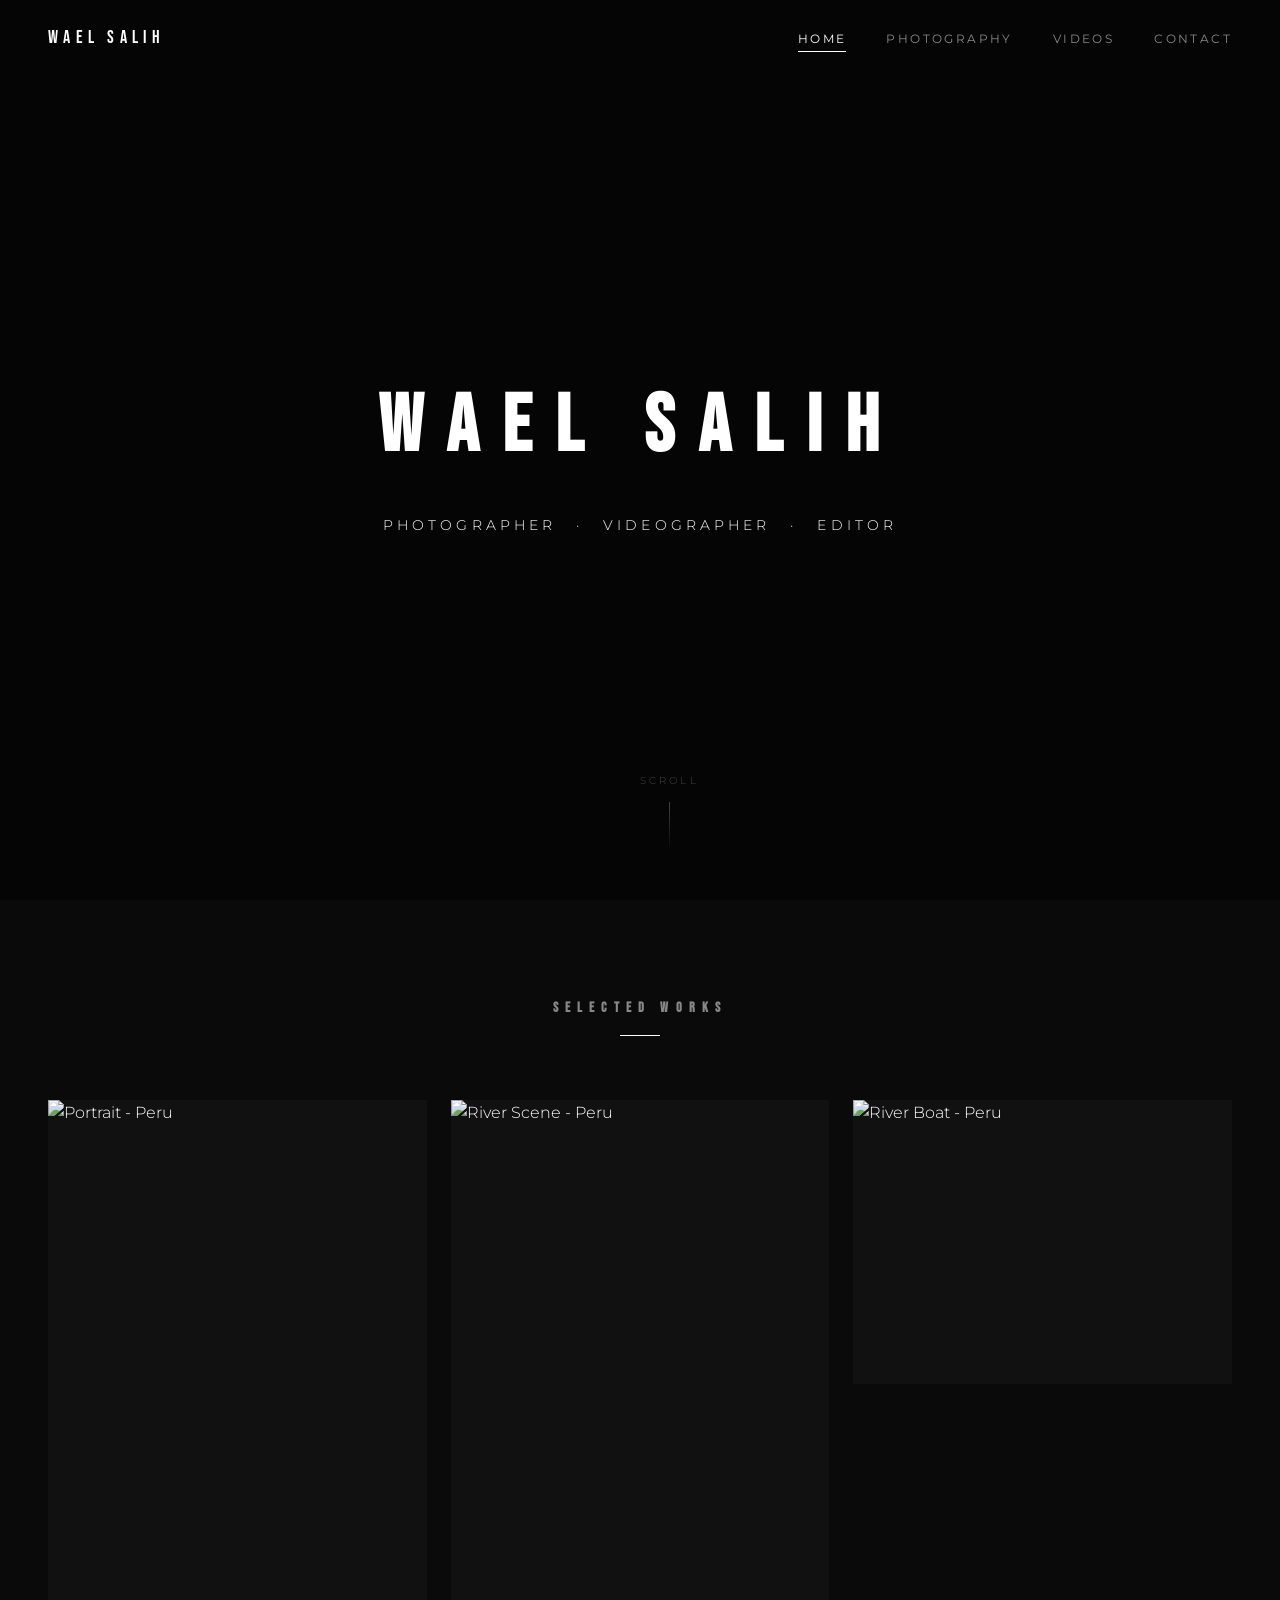
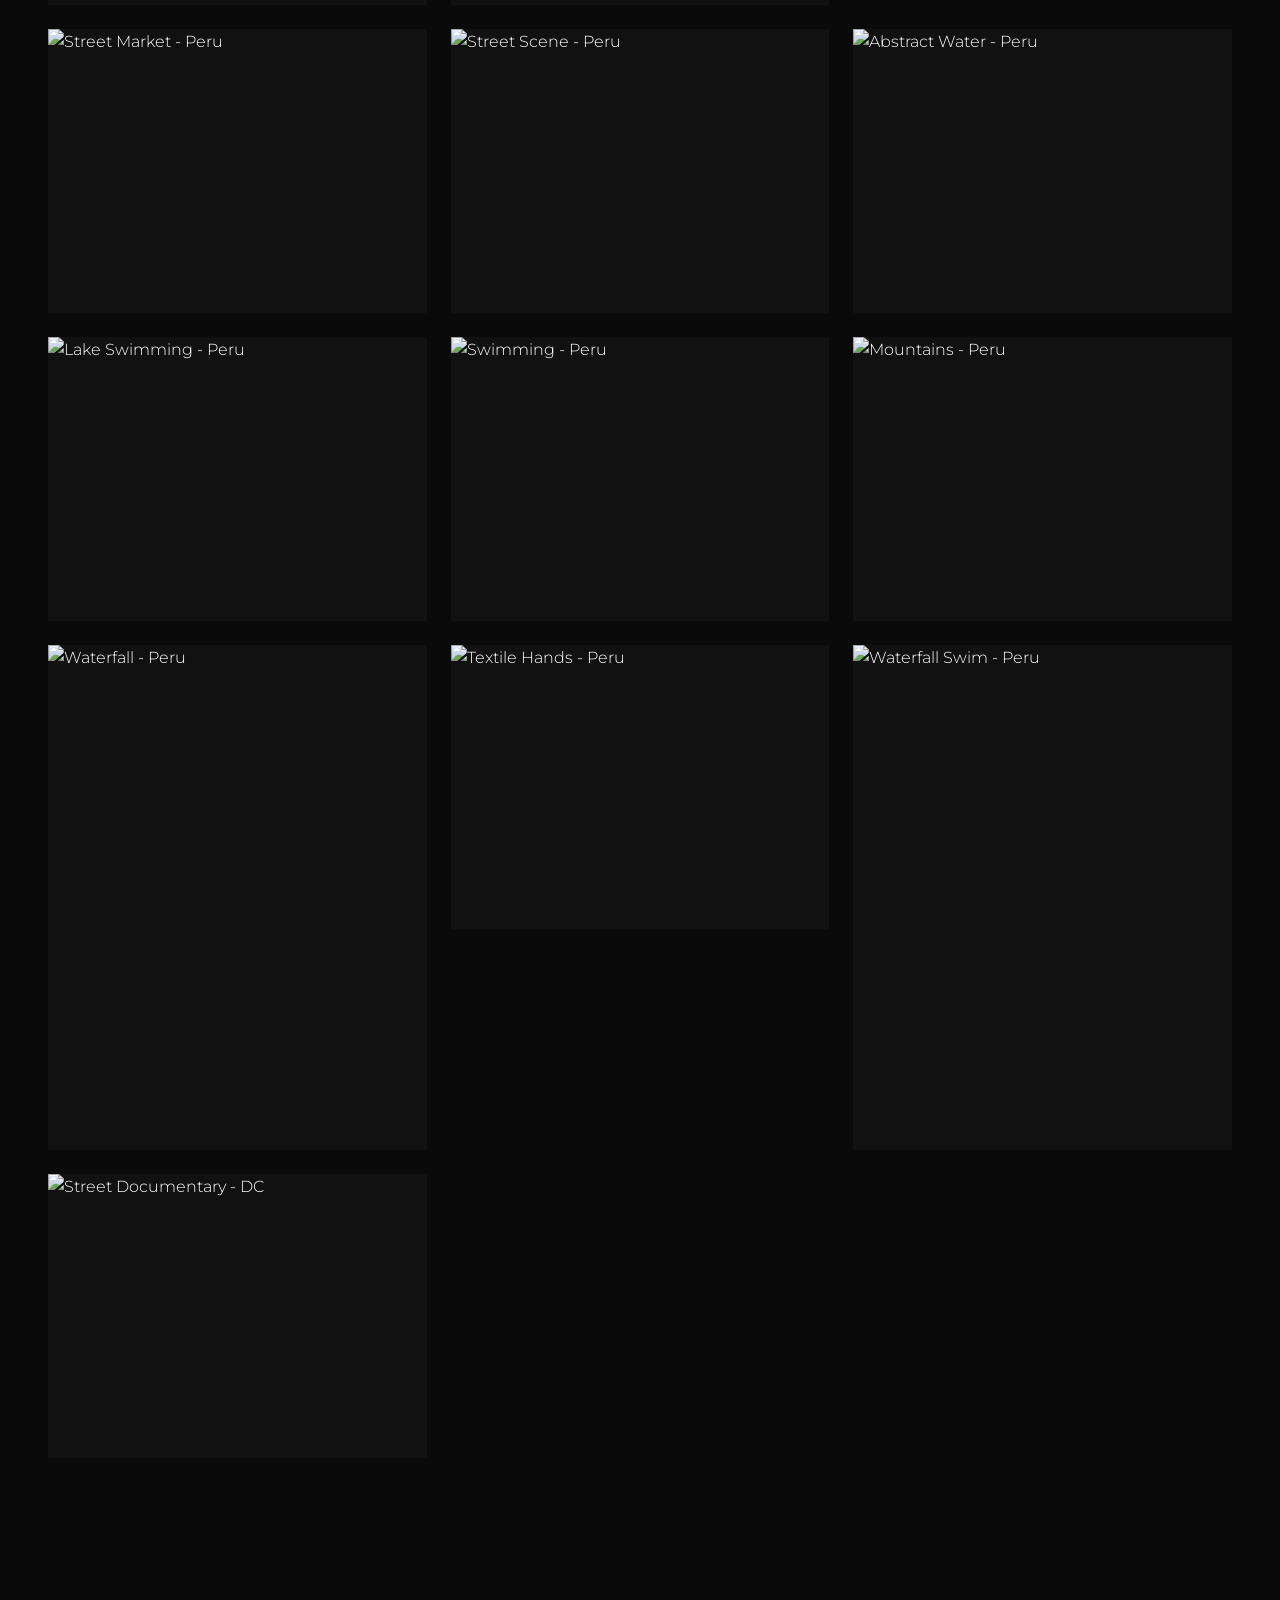
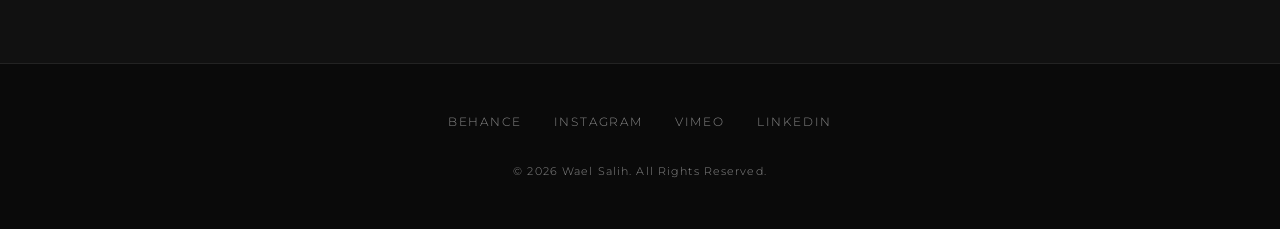
==== index.html @ 33b6b5d7 "Update index.html" ====
<!DOCTYPE html>
<html lang="en">
<head>
  <meta charset="UTF-8" />
  <meta name="viewport" content="width=device-width, initial-scale=1.0" />

  <meta http-equiv="Cache-Control" content="no-cache, no-store, must-revalidate" />
  <meta http-equiv="Pragma" content="no-cache" />
  <meta http-equiv="Expires" content="0" />

  <title>Wael Salih | Photography & Film</title>

  <link rel="preconnect" href="https://fonts.googleapis.com" />
  <link rel="preconnect" href="https://fonts.gstatic.com" crossorigin />
  <link
    href="https://fonts.googleapis.com/css2?family=Bebas+Neue&family=Montserrat:wght@300;400;500&display=swap"
    rel="stylesheet"
  />

  <style>
    *,
    *::before,
    *::after {
      margin: 0;
      padding: 0;
      box-sizing: border-box;
    }

    :root {
      --bg: #0a0a0a;
      --bg-secondary: #111111;
      --text: #ffffff;
      --text-muted: #888888;
      --overlay: rgba(0, 0, 0, 0.6);
      --transition: 0.4s cubic-bezier(0.25, 0.46, 0.45, 0.94);
    }

    html {
      scroll-behavior: smooth;
    }

    body {
      font-family: "Montserrat", sans-serif;
      background-color: var(--bg);
      color: var(--text);
      line-height: 1.6;
      font-weight: 300;
      overflow-x: hidden;
    }

    a {
      color: inherit;
      text-decoration: none;
    }

    /* Navigation */
    .navbar {
      position: fixed;
      top: 0;
      left: 0;
      right: 0;
      z-index: 1000;
      padding: 1.5rem 3rem;
      display: flex;
      justify-content: space-between;
      align-items: center;
      transition: background var(--transition), padding var(--transition);
    }

    .navbar.scrolled {
      background: rgba(10, 10, 10, 0.95);
      backdrop-filter: blur(10px);
      padding: 1rem 3rem;
    }

    .logo {
      display: flex;
      align-items: center;
      font-family: "Bebas Neue", sans-serif;
      letter-spacing: 0.3em;
      text-transform: uppercase;
      font-size: 1.1rem;
    }

    .nav-links {
      display: flex;
      gap: 2.5rem;
      list-style: none;
    }

    .nav-links a {
      font-size: 0.75rem;
      font-weight: 400;
      letter-spacing: 0.2em;
      text-transform: uppercase;
      color: var(--text-muted);
      transition: color var(--transition);
      position: relative;
    }

    .nav-links a::after {
      content: "";
      position: absolute;
      bottom: -6px;
      left: 0;
      width: 0;
      height: 1px;
      background: var(--text);
      transition: width var(--transition);
    }

    .nav-links a:hover,
    .nav-links a.active {
      color: var(--text);
    }

    .nav-links a:hover::after,
    .nav-links a.active::after {
      width: 100%;
    }

    /* Mobile Menu Toggle */
    .menu-toggle {
      display: none;
      flex-direction: column;
      gap: 5px;
      cursor: pointer;
      z-index: 1001;
    }

    .menu-toggle span {
      width: 25px;
      height: 1px;
      background: var(--text);
      transition: var(--transition);
    }

    /* Hero Section */
    .hero {
      height: 100vh;
      display: flex;
      flex-direction: column;
      justify-content: center;
      align-items: center;
      text-align: center;
      position: relative;
      overflow: hidden;
    }

    .hero-bg {
      position: absolute;
      inset: 0;
      overflow: hidden;
    }

    .hero-bg::after {
      content: "";
      position: absolute;
      inset: 0;
      background: rgba(0, 0, 0, 0.5);
      z-index: 1;
    }

    .hero-bg iframe {
      position: absolute;
      top: 50%;
      left: 50%;
      width: 177.78vh;
      height: 100vh;
      min-width: 100%;
      min-height: 56.25vw;
      transform: translate(-50%, -50%);
      pointer-events: none;
    }

    .hero-content {
      position: relative;
      z-index: 2;
    }

    .hero-logo {
      font-family: "Bebas Neue", sans-serif;
      font-size: clamp(2rem, 8vw, 5rem);
      letter-spacing: 0.3em;
      margin-bottom: 1.5rem;
      opacity: 0;
      animation: fadeUp 1s ease 0.3s forwards;
    }

    .hero-tagline {
      font-size: 0.85rem;
      font-weight: 300;
      letter-spacing: 0.3em;
      text-transform: uppercase;
      color: var(--text);
      opacity: 0;
      animation: fadeUp 1s ease 0.6s forwards;
    }

    .hero-tagline span {
      display: inline-block;
      margin: 0 0.75rem;
    }

    .scroll-hint {
      position: absolute;
      bottom: 3rem;
      left: 50%;
      transform: translateX(-50%);
      display: flex;
      flex-direction: column;
      align-items: center;
      gap: 0.75rem;
      opacity: 0;
      animation: fadeUp 1s ease 0.9s forwards;
    }

    .scroll-hint span {
      font-size: 0.65rem;
      letter-spacing: 0.3em;
      text-transform: uppercase;
      color: var(--text-muted);
    }

    .scroll-line {
      width: 1px;
      height: 50px;
      background: linear-gradient(to bottom, var(--text-muted), transparent);
      animation: scrollPulse 2s ease-in-out infinite;
    }

    /* Section Styles */
    section {
      padding: 6rem 3rem;
    }

    .section-header {
      text-align: center;
      margin-bottom: 4rem;
    }

    .section-title {
      font-family: "Bebas Neue", sans-serif;
      font-size: 0.9rem;
      letter-spacing: 0.5em;
      text-transform: uppercase;
      color: var(--text-muted);
      margin-bottom: 1rem;
    }

    .section-line {
      width: 40px;
      height: 1px;
      background: var(--text);
      margin: 0 auto;
    }

    /* Portfolio Grid */
    .portfolio-grid {
      display: grid;
      grid-template-columns: repeat(3, 1fr);
      gap: 1.5rem;
      max-width: 1400px;
      margin: 0 auto;
    }

    .portfolio-item {
      position: relative;
      overflow: hidden;
      aspect-ratio: 4/3;
      cursor: pointer;
      background: var(--bg-secondary);
    }

    .portfolio-item.portrait {
      aspect-ratio: 3/4;
    }

    .portfolio-item img {
      width: 100%;
      height: 100%;
      object-fit: cover;
      transition: transform 0.6s ease, filter 0.6s ease;
      filter: grayscale(30%);
    }

    .portfolio-item:hover img {
      transform: scale(1.08);
      filter: grayscale(0%);
    }

    .portfolio-overlay {
      position: absolute;
      inset: 0;
      background: linear-gradient(
        to top,
        rgba(0, 0, 0, 0.9) 0%,
        rgba(0, 0, 0, 0.3) 50%,
        transparent 100%
      );
      display: flex;
      flex-direction: column;
      justify-content: flex-end;
      padding: 1.5rem;
      opacity: 0;
      transition: opacity var(--transition);
    }

    .portfolio-item:hover .portfolio-overlay {
      opacity: 1;
    }

    /* Contact Section */
    .contact-section {
      text-align: center;
      padding: 8rem 3rem;
      background: var(--bg-secondary);
    }

    .contact-title {
      font-family: "Bebas Neue", sans-serif;
      font-size: clamp(2rem, 5vw, 3.5rem);
      letter-spacing: 0.15em;
      margin-bottom: 2rem;
    }

    .contact-btn {
      display: inline-block;
      padding: 1rem 3rem;
      border: 1px solid var(--text);
      font-size: 0.75rem;
      font-weight: 400;
      letter-spacing: 0.2em;
      text-transform: uppercase;
      transition: background var(--transition), color var(--transition);
    }

    .contact-btn:hover {
      background: var(--text);
      color: var(--bg);
    }

    /* Footer */
    footer {
      padding: 3rem;
      text-align: center;
      border-top: 1px solid rgba(255, 255, 255, 0.1);
    }

    .social-links {
      display: flex;
      justify-content: center;
      gap: 2rem;
      margin-bottom: 2rem;
    }

    .social-links a {
      font-size: 0.75rem;
      letter-spacing: 0.15em;
      text-transform: uppercase;
      color: var(--text-muted);
      transition: color var(--transition);
    }

    .social-links a:hover {
      color: var(--text);
    }

    .copyright {
      font-size: 0.7rem;
      color: var(--text-muted);
      letter-spacing: 0.1em;
    }

    /* Lightbox */
    .lightbox {
      position: fixed;
      inset: 0;
      background: rgba(0, 0, 0, 0.95);
      z-index: 2000;
      display: flex;
      align-items: center;
      justify-content: center;
      opacity: 0;
      visibility: hidden;
      transition: opacity var(--transition), visibility var(--transition);
    }

    .lightbox.active {
      opacity: 1;
      visibility: visible;
    }

    .lightbox img {
      max-width: 90%;
      max-height: 90vh;
      object-fit: contain;
      transform: scale(0.9);
      transition: transform var(--transition);
    }

    .lightbox.active img {
      transform: scale(1);
    }

    .lightbox-close {
      position: absolute;
      top: 2rem;
      right: 2rem;
      background: none;
      border: none;
      color: var(--text);
      font-size: 1.5rem;
      cursor: pointer;
      opacity: 0.6;
      transition: opacity var(--transition);
      font-family: "Montserrat", sans-serif;
      font-weight: 300;
      letter-spacing: 0.2em;
    }

    .lightbox-close:hover {
      opacity: 1;
    }

    /* Animations */
    @keyframes fadeUp {
      from {
        opacity: 0;
        transform: translateY(40px);
      }
      to {
        opacity: 1;
        transform: translateY(0);
      }
    }

    @keyframes scrollPulse {
      0%,
      100% {
        opacity: 0.4;
      }
      50% {
        opacity: 1;
      }
    }

    /* Scroll Reveal */
    .reveal {
      opacity: 0;
      transform: translateY(40px);
      transition: opacity 0.8s ease, transform 0.8s ease;
    }

    .reveal.visible {
      opacity: 1;
      transform: translateY(0);
    }

    /* Responsive */
    @media (max-width: 1024px) {
      .portfolio-grid {
        grid-template-columns: repeat(2, 1fr);
      }

      section {
        padding: 4rem 2rem;
      }
    }

    @media (max-width: 768px) {
      .navbar {
        padding: 1.25rem 1.5rem;
      }

      .nav-links {
        position: fixed;
        top: 0;
        left: 0;
        right: 0;
        bottom: 0;
        background: var(--bg);
        flex-direction: column;
        justify-content: center;
        align-items: center;
        gap: 2rem;
        opacity: 0;
        visibility: hidden;
        transition: opacity var(--transition), visibility var(--transition);
      }

      .nav-links.active {
        opacity: 1;
        visibility: visible;
      }

      .nav-links a {
        font-size: 1rem;
      }

      .menu-toggle {
        display: flex;
      }

      .menu-toggle.active span:nth-child(1) {
        transform: rotate(45deg) translate(4px, 4px);
      }

      .menu-toggle.active span:nth-child(2) {
        opacity: 0;
      }

      .menu-toggle.active span:nth-child(3) {
        transform: rotate(-45deg) translate(4px, -4px);
      }

      .portfolio-grid {
        grid-template-columns: 1fr;
        gap: 1rem;
      }
    }
  </style>
</head>

<body>
  <!-- Navigation -->
  <nav class="navbar">
    <a href="index.html" class="logo">Wael Salih</a>

    <ul class="nav-links">
      <li><a href="index.html" class="active">Home</a></li>
      <li><a href="#work">Photography</a></li>
      <li><a href="videos.html">Videos</a></li>
      <li><a href="#contact">Contact</a></li>
    </ul>

    <div class="menu-toggle" aria-label="Toggle navigation" role="button" tabindex="0">
      <span></span>
      <span></span>
      <span></span>
    </div>
  </nav>

  <!-- Hero Section -->
  <section class="hero">
    <div class="hero-bg">
      <iframe
        src="https://player.vimeo.com/video/898002243?autoplay=1&loop=1&muted=1&background=1&quality=1080p"
        frameborder="0"
        allow="autoplay; fullscreen"
        title="Background Video"
      ></iframe>
    </div>

    <div class="hero-content">
      <h1 class="hero-logo">Wael Salih</h1>
      <p class="hero-tagline">Photographer <span>·</span> Videographer <span>·</span> Editor</p>
    </div>

    <div class="scroll-hint">
      <span>Scroll</span>
      <div class="scroll-line"></div>
    </div>
  </section>

  <!-- Selected Works -->
  <section id="work">
    <div class="section-header reveal">
      <h2 class="section-title">Selected Works</h2>
      <div class="section-line"></div>
    </div>

    <div class="portfolio-grid">
      <!-- Peru Series -->
      <div class="portfolio-item portrait reveal">
        <img src="images/6.jpg" alt="Portrait - Peru" loading="lazy" />
      </div>
      <div class="portfolio-item portrait reveal">
        <img src="images/2.jpg" alt="River Scene - Peru" loading="lazy" />
      </div>
      <div class="portfolio-item reveal">
        <img src="images/12.jpg" alt="River Boat - Peru" loading="lazy" />
      </div>
      <div class="portfolio-item reveal">
        <img src="images/10.JPG" alt="Street Market - Peru" loading="lazy" />
      </div>
      <div class="portfolio-item reveal">
        <img src="images/11.JPG" alt="Street Scene - Peru" loading="lazy" />
      </div>
      <div class="portfolio-item reveal">
        <img src="images/7.JPG" alt="Abstract Water - Peru" loading="lazy" />
      </div>
      <div class="portfolio-item reveal">
        <img src="images/8.JPG" alt="Lake Swimming - Peru" loading="lazy" />
      </div>
      <div class="portfolio-item reveal">
        <img src="images/9.JPG" alt="Swimming - Peru" loading="lazy" />
      </div>
      <div class="portfolio-item reveal">
        <img src="images/26.JPG" alt="Mountains - Peru" loading="lazy" />
      </div>
      <div class="portfolio-item portrait reveal">
        <img src="images/16.JPG" alt="Waterfall - Peru" loading="lazy" />
      </div>
      <div class="portfolio-item reveal">
        <img src="images/19.JPG" alt="Textile Hands - Peru" loading="lazy" />
      </div>
      <div class="portfolio-item portrait reveal">
        <img src="images/17.jpeg" alt="Waterfall Swim - Peru" loading="lazy" />
      </div>
      
      <!-- DC / Street Series -->
      <div class="portfolio-item reveal">
        <img src="images/13.jpg" alt="Street Documentary - DC" loading="lazy" />
      </div>
      <div class="portfolio-item reveal">
        <img src="images/14.jpg" alt="Street Documentary - DC" loading="lazy" />
      </div>
      <div class="portfolio-item portrait reveal">
        <img src="images/11680010.jpg" alt="Street Documentary" loading="lazy" />
      </div>
      
      <!-- Night / Event Series -->
      <div class="portfolio-item reveal">
        <img src="images/13180044.jpg" alt="Concert" loading="lazy" />
      </div>
      <div class="portfolio-item portrait reveal">
        <img src="images/IMG_6212.jpg" alt="Night Scene" loading="lazy" />
      </div>
      <div class="portfolio-item portrait reveal">
        <img src="images/11680022.jpg" alt="Night Market" loading="lazy" />
      </div>
      <div class="portfolio-item portrait reveal">
        <img src="images/11680016.jpg" alt="Portrait" loading="lazy" />
      </div>
      <div class="portfolio-item portrait reveal">
        <img src="images/11680032.jpg" alt="Neon Lights" loading="lazy" />
      </div>
    </div>
  </section>

  <!-- Contact Section -->
  <section class="contact-section" id="contact">
    <h2 class="contact-title reveal">Let's Work Together</h2>
    <a href="mailto:hello@waelsalih.com" class="contact-btn reveal">Get In Touch</a>
  </section>

  <!-- Footer -->
  <footer>
    <div class="social-links">
      <a href="https://www.behance.net/waelsalih" target="_blank" rel="noreferrer">Behance</a>
      <a href="#" target="_blank" rel="noreferrer">Instagram</a>
      <a href="#" target="_blank" rel="noreferrer">Vimeo</a>
      <a href="#" target="_blank" rel="noreferrer">LinkedIn</a>
    </div>
    <p class="copyright">© 2026 Wael Salih. All Rights Reserved.</p>
  </footer>

  <!-- Lightbox -->
  <div class="lightbox" id="lightbox">
    <button class="lightbox-close" aria-label="Close">Close</button>
    <img id="lightboxImg" src="" alt="Expanded photo" />
  </div>

  <script>
    // Navbar scroll effect
    const navbar = document.querySelector(".navbar");
    window.addEventListener("scroll", () => {
      navbar.classList.toggle("scrolled", window.scrollY > 100);
    });

    // Mobile menu toggle
    const menuToggle = document.querySelector(".menu-toggle");
    const navLinks = document.querySelector(".nav-links");

    const toggleMenu = () => {
      menuToggle.classList.toggle("active");
      navLinks.classList.toggle("active");
    };

    menuToggle.addEventListener("click", toggleMenu);
    menuToggle.addEventListener("keypress", (e) => {
      if (e.key === "Enter" || e.key === " ") toggleMenu();
    });

    // Close menu on link click
    document.querySelectorAll(".nav-links a").forEach((link) => {
      link.addEventListener("click", () => {
        menuToggle.classList.remove("active");
        navLinks.classList.remove("active");
      });
    });

    // Lightbox
    const lightbox = document.getElementById("lightbox");
    const lightboxImg = document.getElementById("lightboxImg");

    document.querySelectorAll(".portfolio-item").forEach((item) => {
      item.addEventListener("click", () => {
        const img = item.querySelector("img");
        lightboxImg.src = img.src;
        lightbox.classList.add("active");
        document.body.style.overflow = "hidden";
      });
    });

    const closeLightbox = () => {
      lightbox.classList.remove("active");
      document.body.style.overflow = "";
    };

    lightbox.addEventListener("click", closeLightbox);
    document.addEventListener("keydown", (e) => {
      if (e.key === "Escape") closeLightbox();
    });

    // Scroll reveal
    const revealElements = document.querySelectorAll(".reveal");

    const revealOnScroll = () => {
      revealElements.forEach((el, index) => {
        const rect = el.getBoundingClientRect();
        if (rect.top < window.innerHeight - 100) {
          setTimeout(() => {
            el.classList.add("visible");
          }, index * 50);
        }
      });
    };

    window.addEventListener("scroll", revealOnScroll);
    window.addEventListener("load", revealOnScroll);
  </script>
</body>
</html>
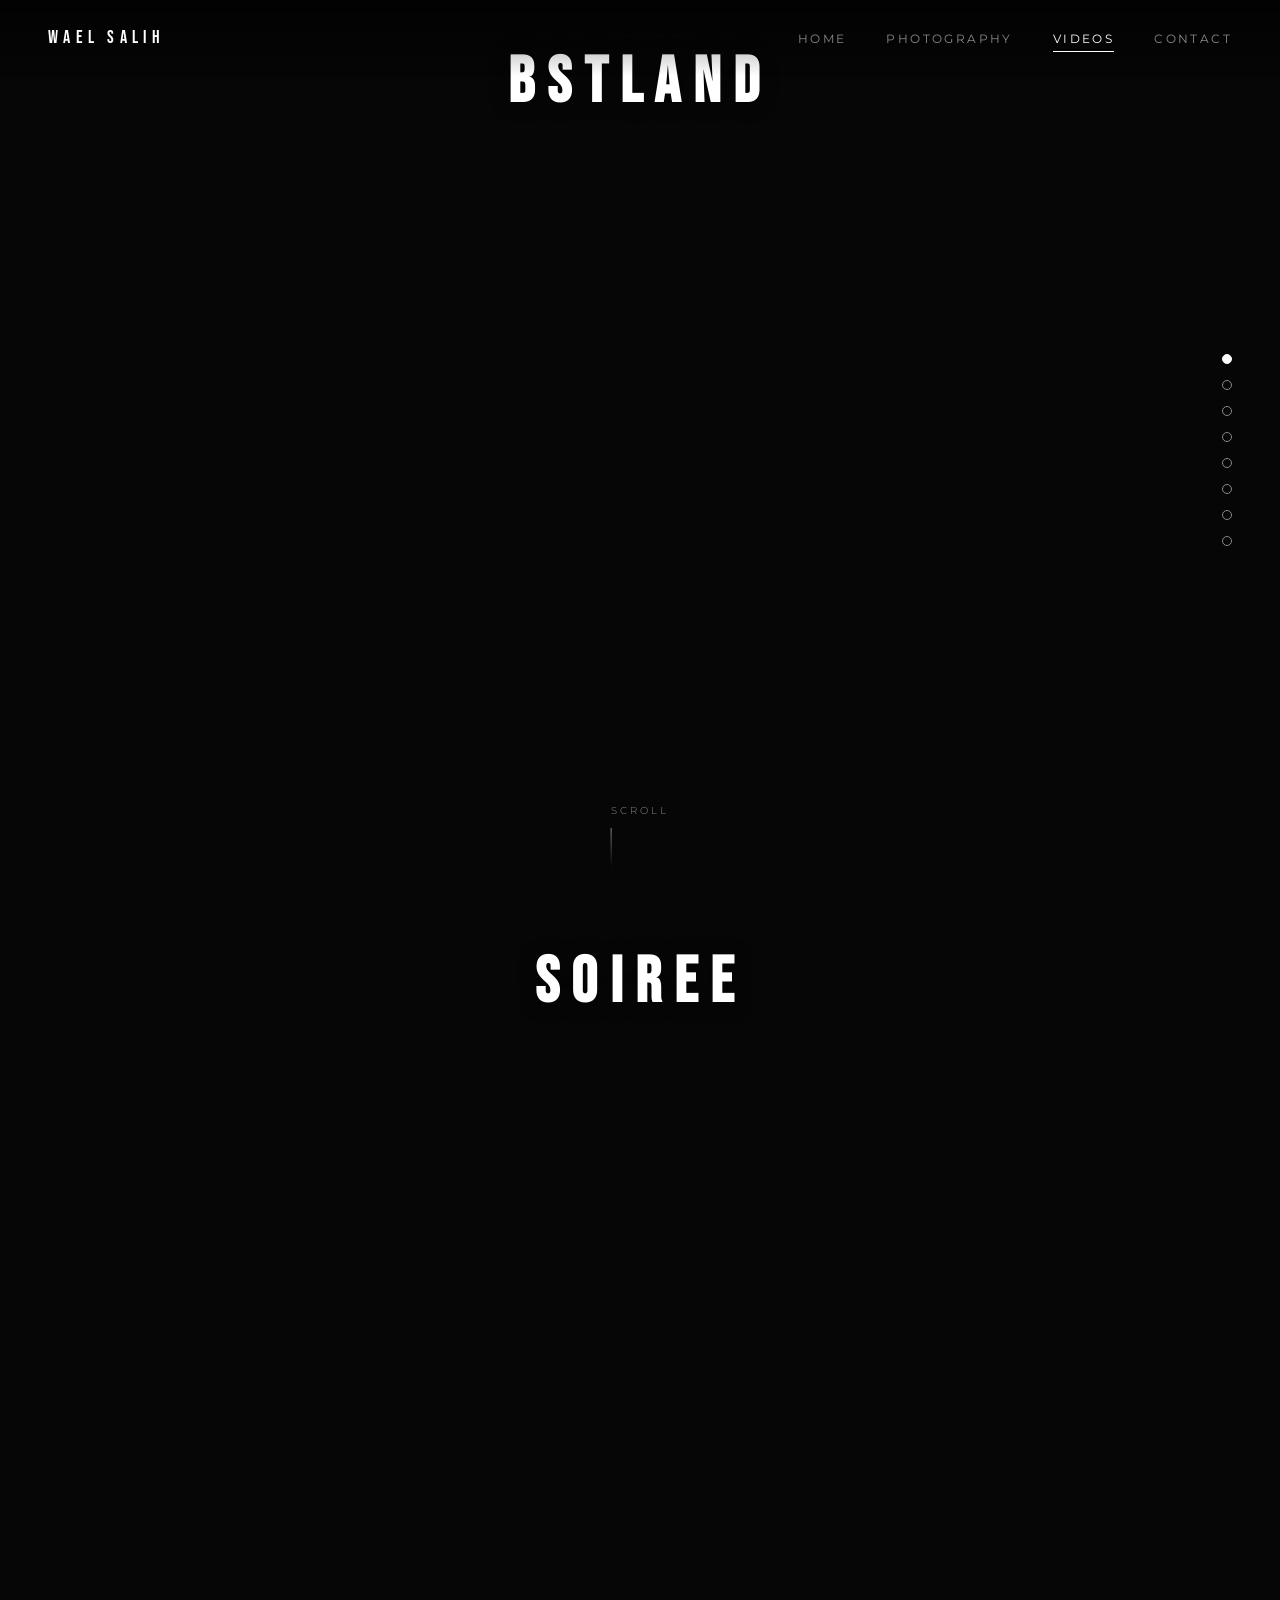
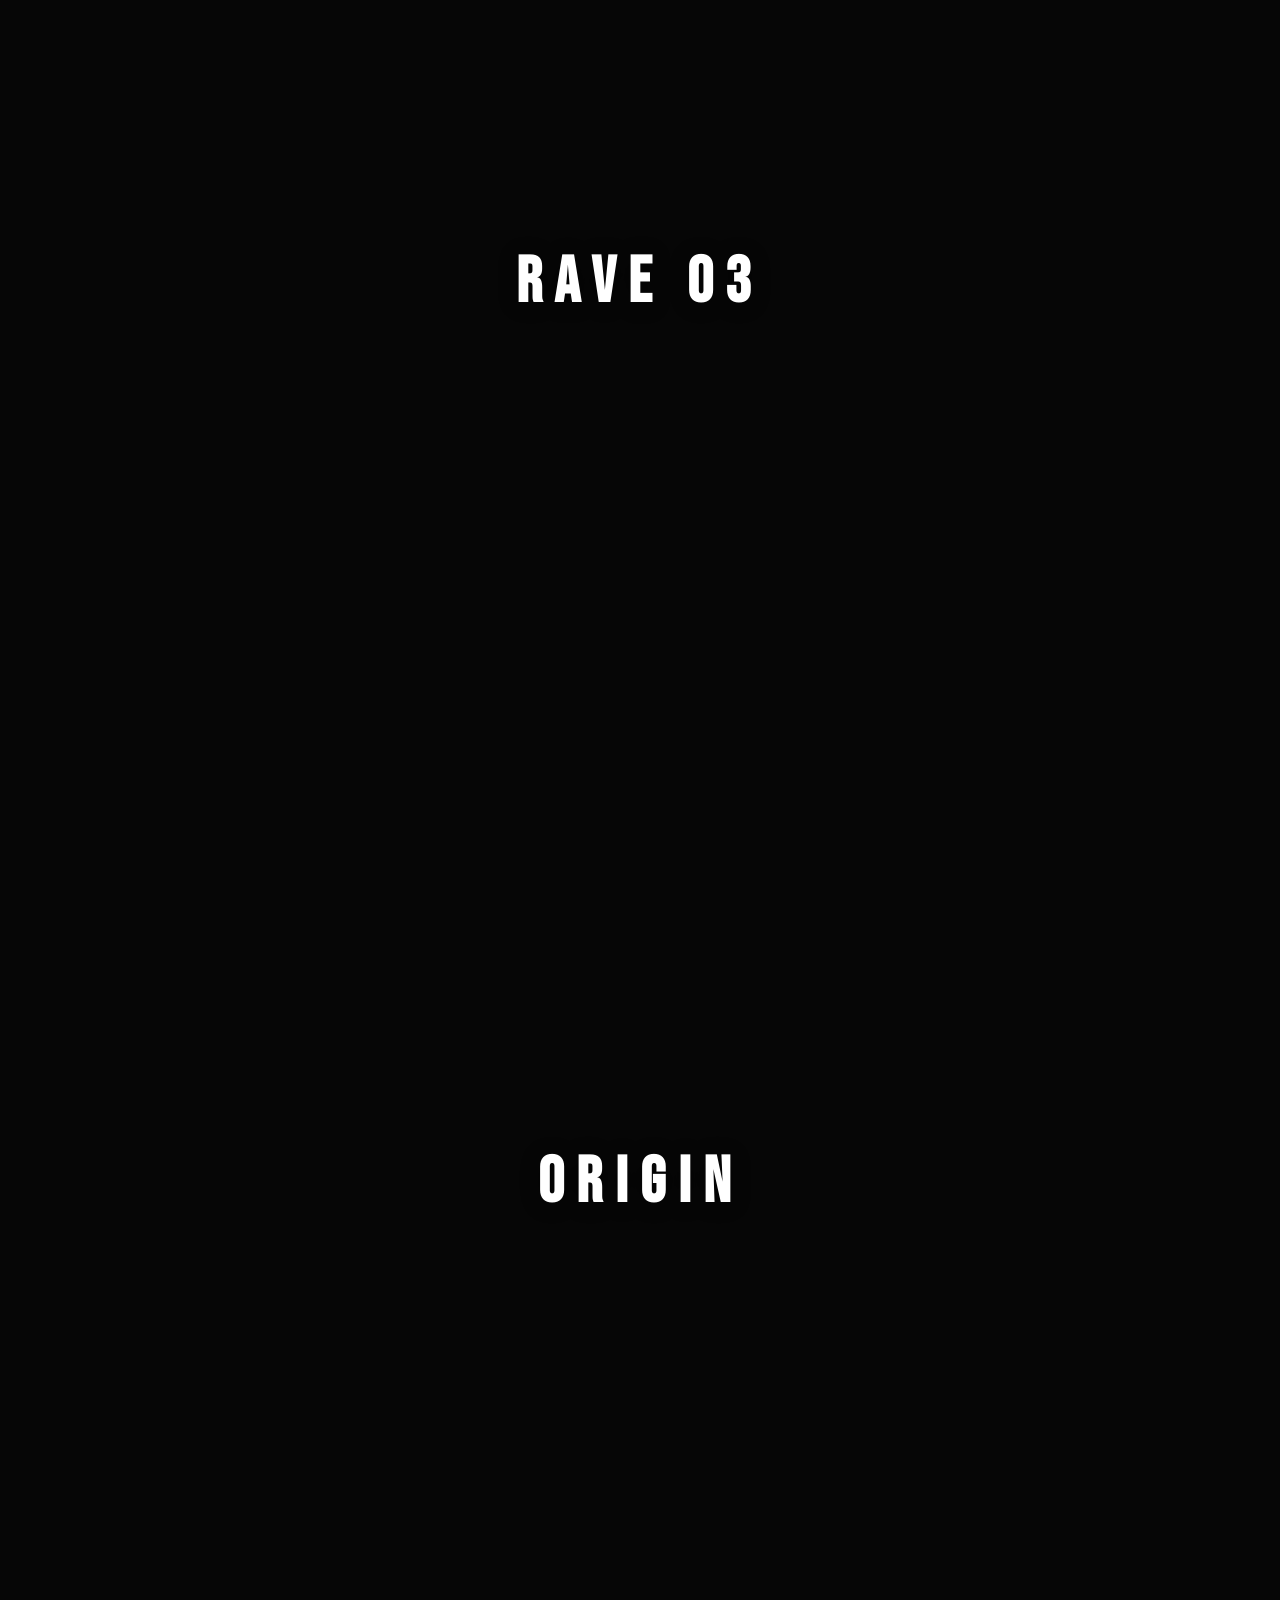
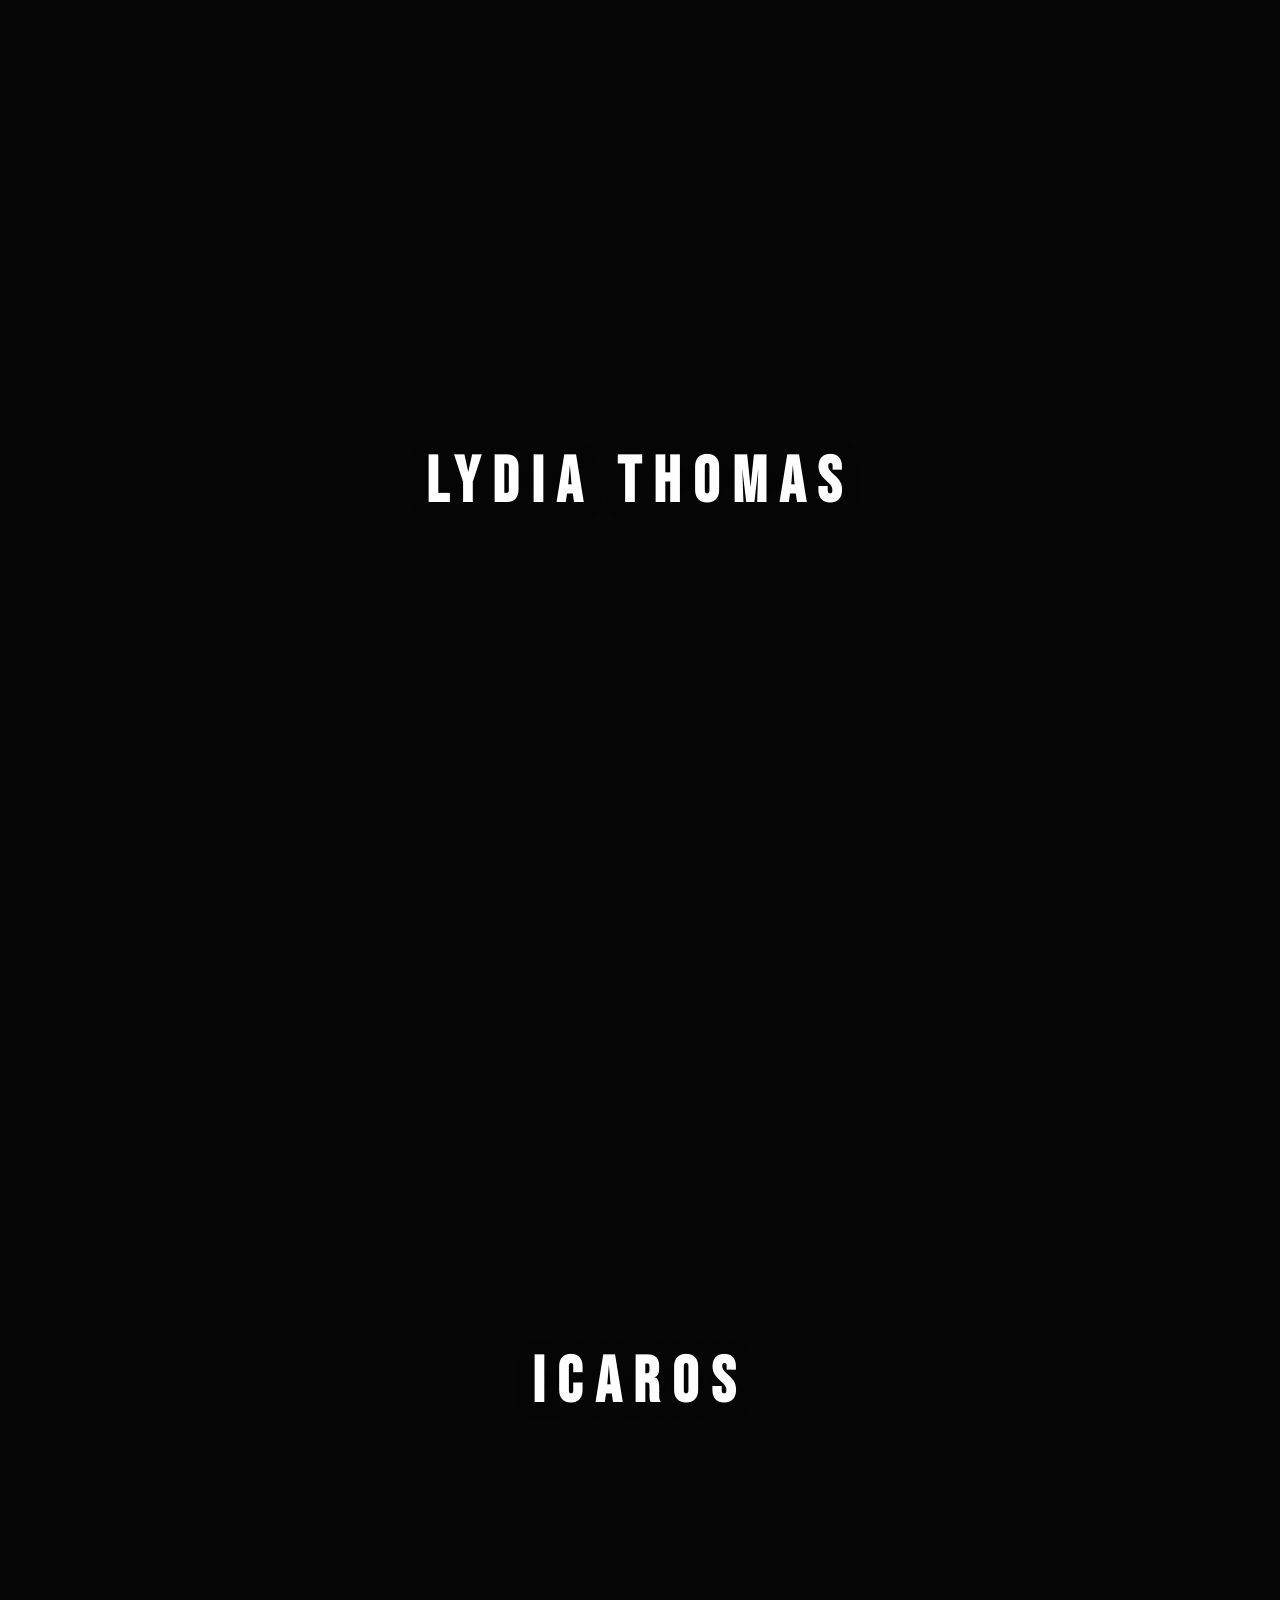
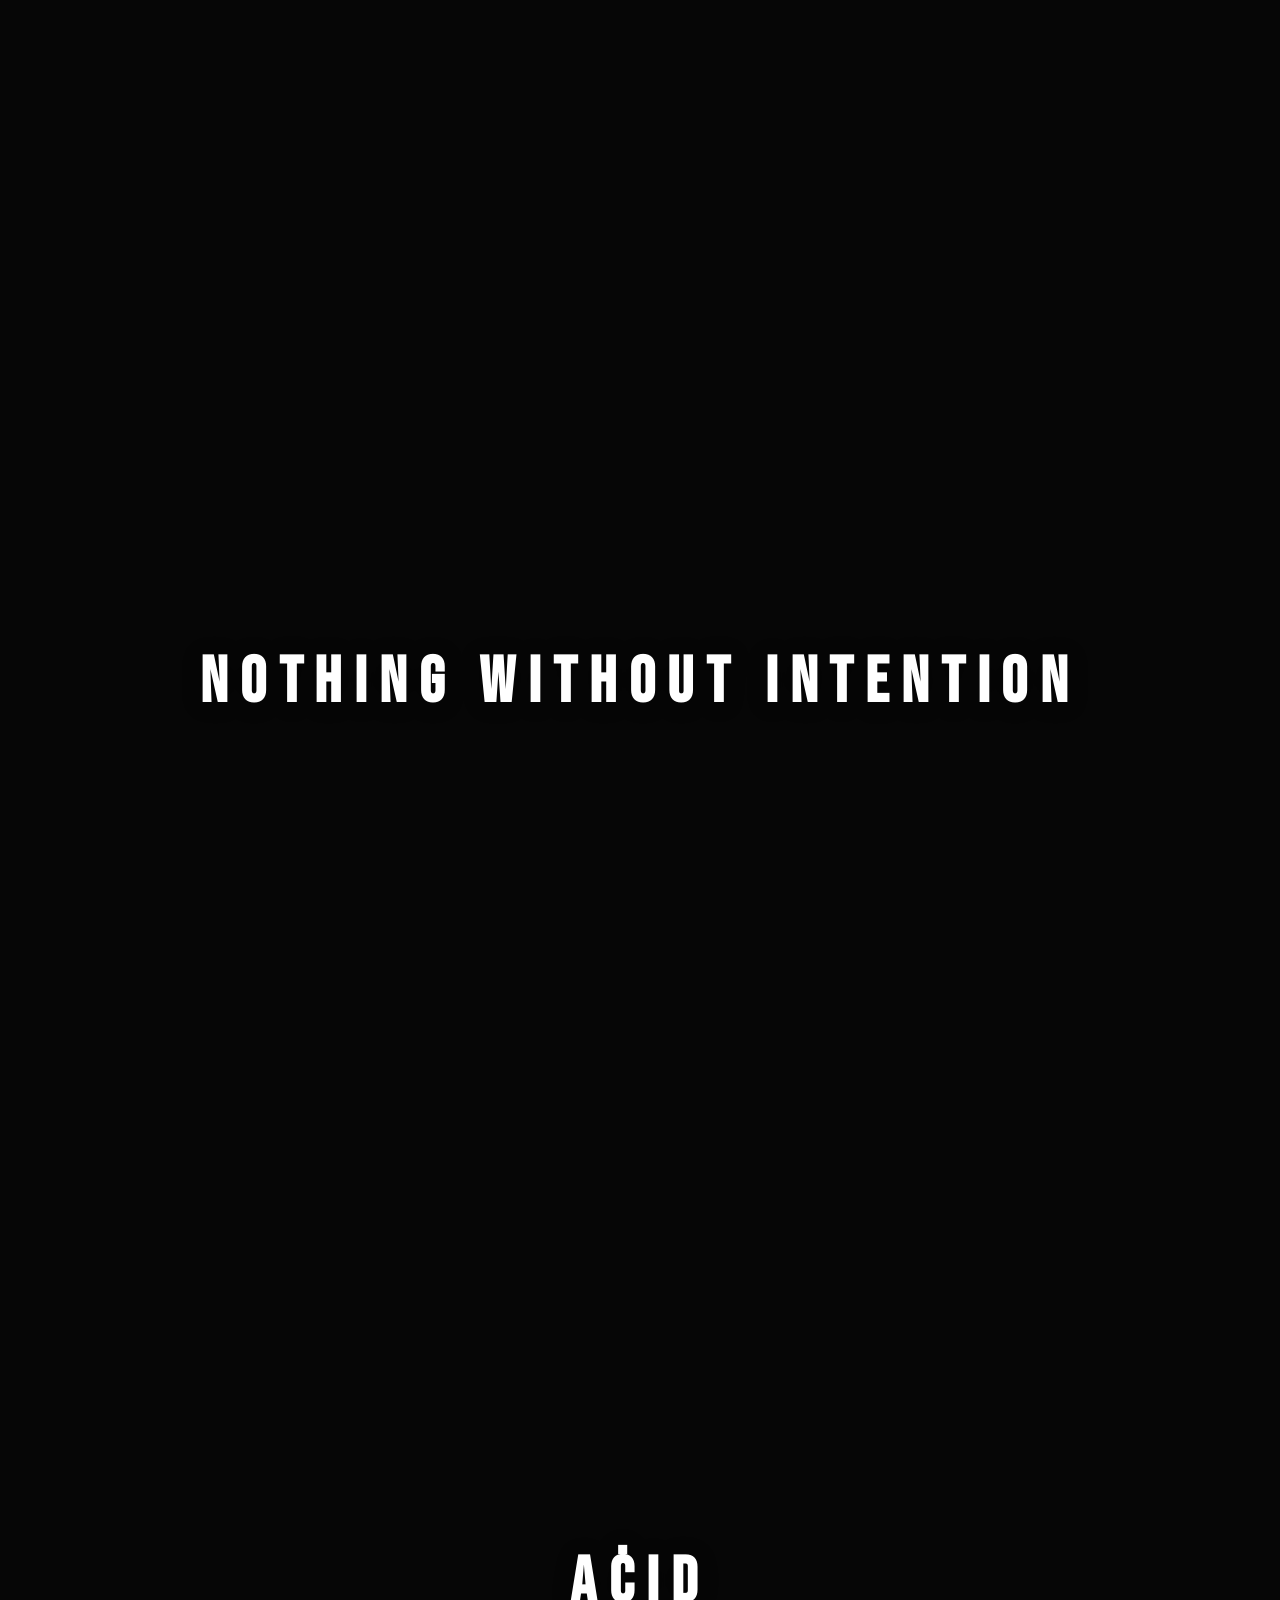
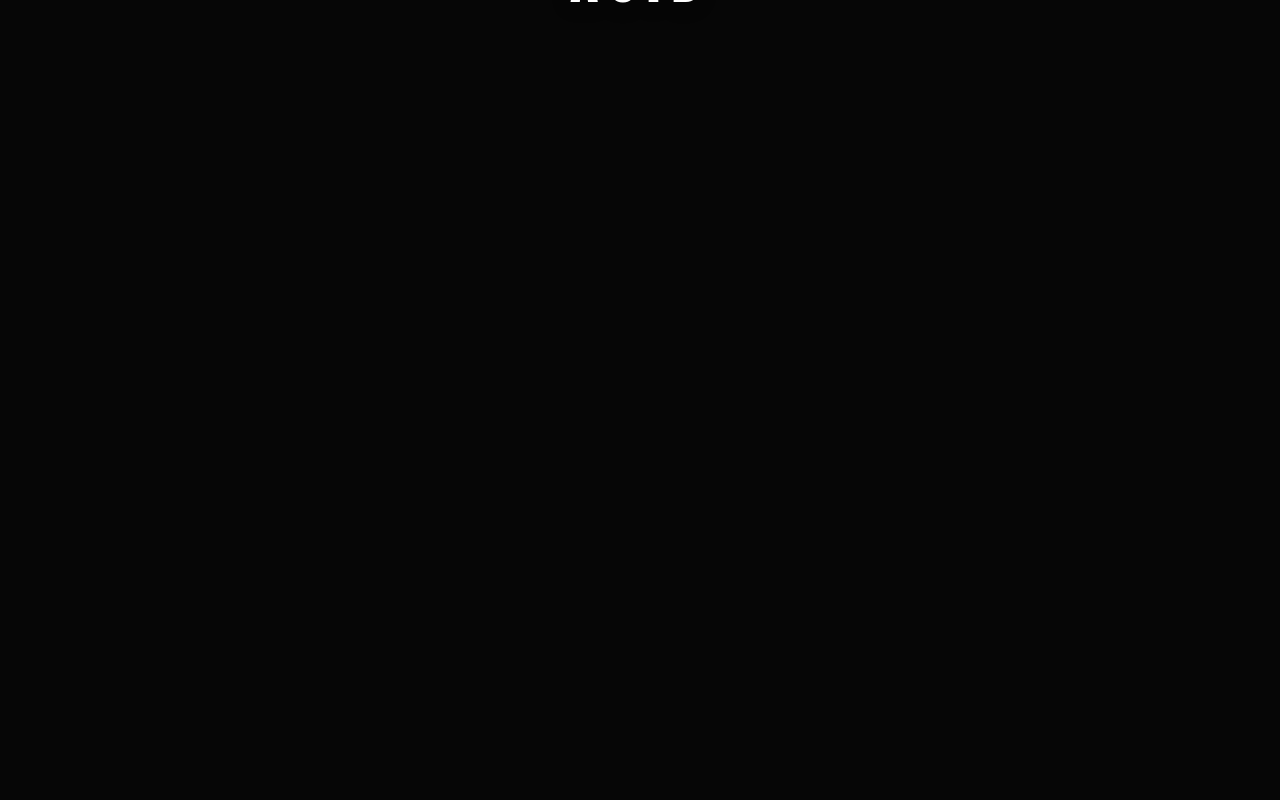
==== commit 991b7c78: "Update index.html" ====
--- a/index.html
+++ b/index.html
@@ -8,7 +8,7 @@
   <meta http-equiv="Pragma" content="no-cache" />
   <meta http-equiv="Expires" content="0" />
 
-  <title>Wael Salih | Photography & Film</title>
+  <title>Wael Salih | Videos</title>
 
   <link rel="preconnect" href="https://fonts.googleapis.com" />
   <link rel="preconnect" href="https://fonts.gstatic.com" crossorigin />
@@ -31,12 +31,13 @@
       --bg-secondary: #111111;
       --text: #ffffff;
       --text-muted: #888888;
-      --overlay: rgba(0, 0, 0, 0.6);
+      --overlay: rgba(0, 0, 0, 0.4);
       --transition: 0.4s cubic-bezier(0.25, 0.46, 0.45, 0.94);
     }
 
     html {
       scroll-behavior: smooth;
+      scroll-snap-type: y mandatory;
     }
 
     body {
@@ -64,6 +65,7 @@
       display: flex;
       justify-content: space-between;
       align-items: center;
+      background: linear-gradient(to bottom, rgba(0,0,0,0.6) 0%, transparent 100%);
       transition: background var(--transition), padding var(--transition);
     }
 
@@ -135,84 +137,138 @@
       transition: var(--transition);
     }
 
-    /* Hero Section */
-    .hero {
+    /* Video Sections */
+    .video-section {
+      position: relative;
+      width: 100%;
       height: 100vh;
+      overflow: hidden;
+      scroll-snap-align: start;
       display: flex;
-      flex-direction: column;
+      alignments center;
       justify-content: center;
-      align-items: center;
-      text-align: center;
-      position: relative;
-      overflow: hidden;
-    }
-
-    .hero-bg {
+    }
+
+    .video-bg {
       position: absolute;
       inset: 0;
       overflow: hidden;
     }
 
-    .hero-bg::after {
+    .video-bg::after {
       content: "";
       position: absolute;
       inset: 0;
-      background: rgba(0, 0, 0, 0.5);
+      background: var(--overlay);
       z-index: 1;
-    }
-
-    .hero-bg iframe {
+      pointer-events: none;
+    }
+
+    .video-bg iframe {
       position: absolute;
       top: 50%;
       left: 50%;
+      transform: translate(-50%, -50%);
+      pointer-events: none;
+    }
+
+    /* Aspect ratio handling for different videos */
+    .video-bg.wide iframe {
+      /* 2.39:1 aspect ratio videos */
       width: 177.78vh;
       height: 100vh;
       min-width: 100%;
-      min-height: 56.25vw;
-      transform: translate(-50%, -50%);
-      pointer-events: none;
-    }
-
-    .hero-content {
+      min-height: 41.89vw;
+    }
+
+    .video-bg.portrait iframe {
+      /* ~1.9:1 aspect ratio videos */
+      width: 100vw;
+      height: 52.73vw;
+      min-width: 189.64vh;
+      min-height: 100vh;
+    }
+
+    .video-bg.square iframe {
+      /* ~1.37:1 aspect ratio videos */
+      width: 137vh;
+      height: 100vh;
+      min-width: 100%;
+      min-height: 72.99vw;
+    }
+
+    /* Video Info Overlay */
+    .video-info {
       position: relative;
       z-index: 2;
-    }
-
-    .hero-logo {
+      text-align: center;
+      padding: 2rem;
+      opacity: 0;
+      transform: translateY(30px);
+      transition: opacity 0.6s ease, transform 0.6s ease;
+    }
+
+    .video-section:hover .video-info,
+    .video-section.in-view .video-info {
+      opacity: 1;
+      transform: translateY(0);
+    }
+
+    .video-title {
       font-family: "Bebas Neue", sans-serif;
-      font-size: clamp(2rem, 8vw, 5rem);
-      letter-spacing: 0.3em;
-      margin-bottom: 1.5rem;
-      opacity: 0;
-      animation: fadeUp 1s ease 0.3s forwards;
-    }
-
-    .hero-tagline {
-      font-size: 0.85rem;
-      font-weight: 300;
-      letter-spacing: 0.3em;
-      text-transform: uppercase;
-      color: var(--text);
-      opacity: 0;
-      animation: fadeUp 1s ease 0.6s forwards;
-    }
-
-    .hero-tagline span {
-      display: inline-block;
-      margin: 0 0.75rem;
-    }
-
+      font-size: clamp(2rem, 6vw, 4rem);
+      letter-spacing: 0.2em;
+      text-shadow: 0 2px 20px rgba(0,0,0,0.5);
+    }
+
+    /* Section Counter */
+    .section-counter {
+      position: fixed;
+      right: 3rem;
+      top: 50%;
+      transform: translateY(-50%);
+      z-index: 100;
+      display: flex;
+      flex-direction: column;
+      gap: 1rem;
+    }
+
+    .counter-dot {
+      width: 10px;
+      height: 10px;
+      border: 1px solid var(--text-muted);
+      border-radius: 50%;
+      cursor: pointer;
+      transition: var(--transition);
+    }
+
+    .counter-dot.active {
+      background: var(--text);
+      border-color: var(--text);
+    }
+
+    .counter-dot:hover {
+      border-color: var(--text);
+    }
+
+    /* Scroll Hint */
     .scroll-hint {
-      position: absolute;
-      bottom: 3rem;
+      position: fixed;
+      bottom: 2rem;
       left: 50%;
       transform: translateX(-50%);
+      z-index: 100;
       display: flex;
       flex-direction: column;
-      align-items: center;
-      gap: 0.75rem;
+      alignments center;
+      gap: 0.5rem;
+      opacity: 1;
+      transition: opacity var(--transition);
+    }
+
+    .scroll-hint.hidden {
       opacity: 0;
-      animation: fadeUp 1s ease 0.9s forwards;
+      pointer-events: none;
     }
 
     .scroll-hint span {
@@ -224,250 +280,17 @@
 
     .scroll-line {
       width: 1px;
-      height: 50px;
+      height: 40px;
       background: linear-gradient(to bottom, var(--text-muted), transparent);
       animation: scrollPulse 2s ease-in-out infinite;
     }
 
-    /* Section Styles */
-    section {
-      padding: 6rem 3rem;
-    }
-
-    .section-header {
-      text-align: center;
-      margin-bottom: 4rem;
-    }
-
-    .section-title {
-      font-family: "Bebas Neue", sans-serif;
-      font-size: 0.9rem;
-      letter-spacing: 0.5em;
-      text-transform: uppercase;
-      color: var(--text-muted);
-      margin-bottom: 1rem;
-    }
-
-    .section-line {
-      width: 40px;
-      height: 1px;
-      background: var(--text);
-      margin: 0 auto;
-    }
-
-    /* Portfolio Grid */
-    .portfolio-grid {
-      display: grid;
-      grid-template-columns: repeat(3, 1fr);
-      gap: 1.5rem;
-      max-width: 1400px;
-      margin: 0 auto;
-    }
-
-    .portfolio-item {
-      position: relative;
-      overflow: hidden;
-      aspect-ratio: 4/3;
-      cursor: pointer;
-      background: var(--bg-secondary);
-    }
-
-    .portfolio-item.portrait {
-      aspect-ratio: 3/4;
-    }
-
-    .portfolio-item img {
-      width: 100%;
-      height: 100%;
-      object-fit: cover;
-      transition: transform 0.6s ease, filter 0.6s ease;
-      filter: grayscale(30%);
-    }
-
-    .portfolio-item:hover img {
-      transform: scale(1.08);
-      filter: grayscale(0%);
-    }
-
-    .portfolio-overlay {
-      position: absolute;
-      inset: 0;
-      background: linear-gradient(
-        to top,
-        rgba(0, 0, 0, 0.9) 0%,
-        rgba(0, 0, 0, 0.3) 50%,
-        transparent 100%
-      );
-      display: flex;
-      flex-direction: column;
-      justify-content: flex-end;
-      padding: 1.5rem;
-      opacity: 0;
-      transition: opacity var(--transition);
-    }
-
-    .portfolio-item:hover .portfolio-overlay {
-      opacity: 1;
-    }
-
-    /* Contact Section */
-    .contact-section {
-      text-align: center;
-      padding: 8rem 3rem;
-      background: var(--bg-secondary);
-    }
-
-    .contact-title {
-      font-family: "Bebas Neue", sans-serif;
-      font-size: clamp(2rem, 5vw, 3.5rem);
-      letter-spacing: 0.15em;
-      margin-bottom: 2rem;
-    }
-
-    .contact-btn {
-      display: inline-block;
-      padding: 1rem 3rem;
-      border: 1px solid var(--text);
-      font-size: 0.75rem;
-      font-weight: 400;
-      letter-spacing: 0.2em;
-      text-transform: uppercase;
-      transition: background var(--transition), color var(--transition);
-    }
-
-    .contact-btn:hover {
-      background: var(--text);
-      color: var(--bg);
-    }
-
-    /* Footer */
-    footer {
-      padding: 3rem;
-      text-align: center;
-      border-top: 1px solid rgba(255, 255, 255, 0.1);
-    }
-
-    .social-links {
-      display: flex;
-      justify-content: center;
-      gap: 2rem;
-      margin-bottom: 2rem;
-    }
-
-    .social-links a {
-      font-size: 0.75rem;
-      letter-spacing: 0.15em;
-      text-transform: uppercase;
-      color: var(--text-muted);
-      transition: color var(--transition);
-    }
-
-    .social-links a:hover {
-      color: var(--text);
-    }
-
-    .copyright {
-      font-size: 0.7rem;
-      color: var(--text-muted);
-      letter-spacing: 0.1em;
-    }
-
-    /* Lightbox */
-    .lightbox {
-      position: fixed;
-      inset: 0;
-      background: rgba(0, 0, 0, 0.95);
-      z-index: 2000;
-      display: flex;
-      align-items: center;
-      justify-content: center;
-      opacity: 0;
-      visibility: hidden;
-      transition: opacity var(--transition), visibility var(--transition);
-    }
-
-    .lightbox.active {
-      opacity: 1;
-      visibility: visible;
-    }
-
-    .lightbox img {
-      max-width: 90%;
-      max-height: 90vh;
-      object-fit: contain;
-      transform: scale(0.9);
-      transition: transform var(--transition);
-    }
-
-    .lightbox.active img {
-      transform: scale(1);
-    }
-
-    .lightbox-close {
-      position: absolute;
-      top: 2rem;
-      right: 2rem;
-      background: none;
-      border: none;
-      color: var(--text);
-      font-size: 1.5rem;
-      cursor: pointer;
-      opacity: 0.6;
-      transition: opacity var(--transition);
-      font-family: "Montserrat", sans-serif;
-      font-weight: 300;
-      letter-spacing: 0.2em;
-    }
-
-    .lightbox-close:hover {
-      opacity: 1;
-    }
-
-    /* Animations */
-    @keyframes fadeUp {
-      from {
-        opacity: 0;
-        transform: translateY(40px);
-      }
-      to {
-        opacity: 1;
-        transform: translateY(0);
-      }
-    }
-
     @keyframes scrollPulse {
-      0%,
-      100% {
-        opacity: 0.4;
-      }
-      50% {
-        opacity: 1;
-      }
-    }
-
-    /* Scroll Reveal */
-    .reveal {
-      opacity: 0;
-      transform: translateY(40px);
-      transition: opacity 0.8s ease, transform 0.8s ease;
-    }
-
-    .reveal.visible {
-      opacity: 1;
-      transform: translateY(0);
+      0%, 100% { opacity: 0.4; }
+      50% { opacity: 1; }
     }
 
     /* Responsive */
-    @media (max-width: 1024px) {
-      .portfolio-grid {
-        grid-template-columns: repeat(2, 1fr);
-      }
-
-      section {
-        padding: 4rem 2rem;
-      }
-    }
-
     @media (max-width: 768px) {
       .navbar {
         padding: 1.25rem 1.5rem;
@@ -514,9 +337,12 @@
         transform: rotate(-45deg) translate(4px, -4px);
       }
 
-      .portfolio-grid {
-        grid-template-columns: 1fr;
-        gap: 1rem;
+      .section-counter {
+        right: 1rem;
+      }
+
+      .video-title {
+        letter-spacing: 0.1em;
       }
     }
   </style>
@@ -528,10 +354,10 @@
     <a href="index.html" class="logo">Wael Salih</a>
 
     <ul class="nav-links">
-      <li><a href="index.html" class="active">Home</a></li>
-      <li><a href="#work">Photography</a></li>
-      <li><a href="videos.html">Videos</a></li>
-      <li><a href="#contact">Contact</a></li>
+      <li><a href="index.html">Home</a></li>
+      <li><a href="index.html#work">Photography</a></li>
+      <li><a href="videos.html" class="active">Videos</a></li>
+      <li><a href="index.html#contact">Contact</a></li>
     </ul>
 
     <div class="menu-toggle" aria-label="Toggle navigation" role="button" tabindex="0">
@@ -541,126 +367,151 @@
     </div>
   </nav>
 
-  <!-- Hero Section -->
-  <section class="hero">
-    <div class="hero-bg">
-      <iframe
-        src="https://player.vimeo.com/video/898002243?autoplay=1&loop=1&muted=1&background=1&quality=1080p"
-        frameborder="0"
-        allow="autoplay; fullscreen"
-        title="Background Video"
-      ></iframe>
-    </div>
-
-    <div class="hero-content">
-      <h1 class="hero-logo">Wael Salih</h1>
-      <p class="hero-tagline">Photographer <span>·</span> Videographer <span>·</span> Editor</p>
-    </div>
-
-    <div class="scroll-hint">
-      <span>Scroll</span>
-      <div class="scroll-line"></div>
-    </div>
-  </section>
-
-  <!-- Selected Works -->
-  <section id="work">
-    <div class="section-header reveal">
-      <h2 class="section-title">Selected Works</h2>
-      <div class="section-line"></div>
-    </div>
-
-    <div class="portfolio-grid">
-      <!-- Peru Series -->
-      <div class="portfolio-item portrait reveal">
-        <img src="images/6.jpg" alt="Portrait - Peru" loading="lazy" />
-      </div>
-      <div class="portfolio-item portrait reveal">
-        <img src="images/2.jpg" alt="River Scene - Peru" loading="lazy" />
-      </div>
-      <div class="portfolio-item reveal">
-        <img src="images/12.jpg" alt="River Boat - Peru" loading="lazy" />
-      </div>
-      <div class="portfolio-item reveal">
-        <img src="images/10.JPG" alt="Street Market - Peru" loading="lazy" />
-      </div>
-      <div class="portfolio-item reveal">
-        <img src="images/11.JPG" alt="Street Scene - Peru" loading="lazy" />
-      </div>
-      <div class="portfolio-item reveal">
-        <img src="images/7.JPG" alt="Abstract Water - Peru" loading="lazy" />
-      </div>
-      <div class="portfolio-item reveal">
-        <img src="images/8.JPG" alt="Lake Swimming - Peru" loading="lazy" />
-      </div>
-      <div class="portfolio-item reveal">
-        <img src="images/9.JPG" alt="Swimming - Peru" loading="lazy" />
-      </div>
-      <div class="portfolio-item reveal">
-        <img src="images/26.JPG" alt="Mountains - Peru" loading="lazy" />
-      </div>
-      <div class="portfolio-item portrait reveal">
-        <img src="images/16.JPG" alt="Waterfall - Peru" loading="lazy" />
-      </div>
-      <div class="portfolio-item reveal">
-        <img src="images/19.JPG" alt="Textile Hands - Peru" loading="lazy" />
-      </div>
-      <div class="portfolio-item portrait reveal">
-        <img src="images/17.jpeg" alt="Waterfall Swim - Peru" loading="lazy" />
-      </div>
-      
-      <!-- DC / Street Series -->
-      <div class="portfolio-item reveal">
-        <img src="images/13.jpg" alt="Street Documentary - DC" loading="lazy" />
-      </div>
-      <div class="portfolio-item reveal">
-        <img src="images/14.jpg" alt="Street Documentary - DC" loading="lazy" />
-      </div>
-      <div class="portfolio-item portrait reveal">
-        <img src="images/11680010.jpg" alt="Street Documentary" loading="lazy" />
-      </div>
-      
-      <!-- Night / Event Series -->
-      <div class="portfolio-item reveal">
-        <img src="images/13180044.jpg" alt="Concert" loading="lazy" />
-      </div>
-      <div class="portfolio-item portrait reveal">
-        <img src="images/IMG_6212.jpg" alt="Night Scene" loading="lazy" />
-      </div>
-      <div class="portfolio-item portrait reveal">
-        <img src="images/11680022.jpg" alt="Night Market" loading="lazy" />
-      </div>
-      <div class="portfolio-item portrait reveal">
-        <img src="images/11680016.jpg" alt="Portrait" loading="lazy" />
-      </div>
-      <div class="portfolio-item portrait reveal">
-        <img src="images/11680032.jpg" alt="Neon Lights" loading="lazy" />
-      </div>
-    </div>
-  </section>
-
-  <!-- Contact Section -->
-  <section class="contact-section" id="contact">
-    <h2 class="contact-title reveal">Let's Work Together</h2>
-    <a href="mailto:hello@waelsalih.com" class="contact-btn reveal">Get In Touch</a>
-  </section>
-
-  <!-- Footer -->
-  <footer>
-    <div class="social-links">
-      <a href="https://www.behance.net/waelsalih" target="_blank" rel="noreferrer">Behance</a>
-      <a href="#" target="_blank" rel="noreferrer">Instagram</a>
-      <a href="#" target="_blank" rel="noreferrer">Vimeo</a>
-      <a href="#" target="_blank" rel="noreferrer">LinkedIn</a>
-    </div>
-    <p class="copyright">© 2026 Wael Salih. All Rights Reserved.</p>
-  </footer>
-
-  <!-- Lightbox -->
-  <div class="lightbox" id="lightbox">
-    <button class="lightbox-close" aria-label="Close">Close</button>
-    <img id="lightboxImg" src="" alt="Expanded photo" />
+  <!-- Section Counter (dots on right side) -->
+  <div class="section-counter">
+    <div class="counter-dot active" data-index="0"></div>
+    <div class="counter-dot" data-index="1"></div>
+    <div class="counter-dot" data-index="2"></div>
+    <div class="counter-dot" data-index="3"></div>
+    <div class="counter-dot" data-index="4"></div>
+    <div class="counter-dot" data-index="5"></div>
+    <div class="counter-dot" data-index="6"></div>
+    <div class="counter-dot" data-index="7"></div>
   </div>
+
+  <!-- Scroll Hint -->
+  <div class="scroll-hint">
+    <span>Scroll</span>
+    <div class="scroll-line"></div>
+  </div>
+
+  <!-- Video 1: BSTLAND -->
+  <section class="video-section" data-index="0">
+    <div class="video-bg wide">
+      <iframe
+        src="https://player.vimeo.com/video/1117972398?badge=0&autopause=0&player_id=0&app_id=58479&autoplay=1&muted=1&loop=1&background=1"
+        frameborder="0"
+        allow="autoplay; fullscreen; picture-in-picture"
+        referrerpolicy="strict-origin-when-cross-origin"
+        title="BSTLAND"
+      ></iframe>
+    </div>
+    <div class="video-info">
+      <h2 class="video-title">BSTLAND</h2>
+    </div>
+  </section>
+
+  <!-- Video 2: Soiree -->
+  <section class="video-section" data-index="1">
+    <div class="video-bg wide">
+      <iframe
+        src="https://player.vimeo.com/video/924467659?badge=0&autopause=0&player_id=0&app_id=58479&autoplay=1&muted=1&loop=1&background=1"
+        frameborder="0"
+        allow="autoplay; fullscreen; picture-in-picture"
+        referrerpolicy="strict-origin-when-cross-origin"
+        title="Soiree"
+      ></iframe>
+    </div>
+    <div class="video-info">
+      <h2 class="video-title">Soiree</h2>
+    </div>
+  </section>
+
+  <!-- Video 3: Rave 03 -->
+  <section class="video-section" data-index="2">
+    <div class="video-bg wide">
+      <iframe
+        src="https://player.vimeo.com/video/1174122753?badge=0&autopause=0&player_id=0&app_id=58479&autoplay=1&muted=1&loop=1&background=1"
+        frameborder="0"
+        allow="autoplay; fullscreen; picture-in-picture"
+        referrerpolicy="strict-origin-when-cross-origin"
+        title="Rave 03"
+      ></iframe>
+    </div>
+    <div class="video-info">
+      <h2 class="video-title">Rave 03</h2>
+    </div>
+  </section>
+
+  <!-- Video 4: Origin -->
+ <section class="video-section" data-index="3">
+    <div class="video-bg wide">
+      <iframe
+        src="https://player.vimeo.com/video/1041163275?badge=0&autopause=0&player_id=0&app_id=58479&autoplay=1&muted=1&loop=1&background=1"
+        frameborder="0"
+        allow="autoplay; fullscreen; picture-in-picture"
+        referrerpolicy="strict-origin-when-cross-origin"
+        title="Origin Coffee Lab & Kitchen"
+      ></iframe>
+    </div>
+    <div class="video-info">
+      <h2 class="video-title">Origin</h2>
+    </div>
+  </section>
+
+  <!-- Video 5: Lydia Thomas -->
+ <section class="video-section" data-index="4">
+    <div class="video-bg portrait">
+      <iframe
+        src="https://player.vimeo.com/video/984471494?badge=0&autopause=0&player_id=0&app_id=58479&autoplay=1&muted=1&loop=1&background=1"
+        frameborder="0"
+        allow="autoplay; fullscreen; picture-in-picture"
+        referrerpolicy="strict-origin-when-cross-origin"
+        title="Lydia Thomas"
+      ></iframe>
+    </div>
+    <div class="video-info">
+      <h2 class="video-title">Lydia Thomas</h2>
+    </div>
+  </section>
+
+  <!-- Video 6: Icaros -->
+ <section class="video-section" data-index="5">
+    <div class="video-bg portrait">
+      <iframe
+        src="https://player.vimeo.com/video/906706546?badge=0&autopause=0&player_id=0&app_id=58479&autoplay=1&muted=1&loop=1&background=1"
+        frameborder="0"
+        allow="autoplay; fullscreen; picture-in-picture"
+        referrerpolicy="strict-origin-when-cross-origin"
+        title="Icaros"
+      ></iframe>
+    </div>
+    <div class="video-info">
+      <h2 class="video-title">Icaros</h2>
+    </div>
+  </section>
+
+  <!-- Video 7: Nothing Without Intention -->
+ <section class="video-section" data-index="6">
+    <div class="video-bg square">
+      <iframe
+        src="https://player.vimeo.com/video/911030224?badge=0&autopause=0&player_id=0&app_id=58479&autoplay=1&muted=1&loop=1&background=1"
+        frameborder="0"
+        allow="autoplay; fullscreen; picture-in-picture"
+        referrerpolicy="strict-origin-when-cross-origin"
+        title="Nothing Without Intention"
+      ></iframe>
+    </div>
+    <div class="video-info">
+      <h2 class="video-title">Nothing Without Intention</h2>
+    </div>
+  </section>
+
+  <!-- Video 8: AĊiD -->
+ <section class="video-section" data-index="7">
+    <div class="video-bg wide">
+      <iframe
+        src="https://player.vimeo.com/video/898153724?badge=0&autopause=0&player_id=0&app_id=58479&autoplay=1&muted=1&loop=1&background=1"
+        frameborder="0"
+        allow="autoplay; fullscreen; picture-in-picture"
+        referrerpolicy="strict-origin-when-cross-origin"
+        title="AĊiD"
+      ></iframe>
+    </div>
+    <div class="video-info">
+      <h2 class="video-title">AĊiD</h2>
+    </div>
+  </section>
 
   <script>
     // Navbar scroll effect
@@ -691,45 +542,55 @@
       });
     });
 
-    // Lightbox
-    const lightbox = document.getElementById("lightbox");
-    const lightboxImg = document.getElementById("lightboxImg");
-
-    document.querySelectorAll(".portfolio-item").forEach((item) => {
-      item.addEventListener("click", () => {
-        const img = item.querySelector("img");
-        lightboxImg.src = img.src;
-        lightbox.classList.add("active");
-        document.body.style.overflow = "hidden";
+    // Section counter dots & scroll tracking
+    const sections = document.querySelectorAll(".video-section");
+    const dots = document.querySelectorAll(".counter-dot");
+    const scrollHint = document.querySelector(".scroll-hint");
+
+    // Click on dots to scroll to section
+    dots.forEach((dot) => {
+      dot.addEventListener("click", () => {
+        const index = parseInt(dot.dataset.index);
+        sections[index].scrollIntoView({ behavior: "smooth" });
       });
     });
 
-    const closeLightbox = () => {
-      lightbox.classList.remove("active");
-      document.body.style.overflow = "";
-    };
-
-    lightbox.addEventListener("click", closeLightbox);
-    document.addEventListener("keydown", (e) => {
-      if (e.key === "Escape") closeLightbox();
-    });
-
-    // Scroll reveal
-    const revealElements = document.querySelectorAll(".reveal");
-
-    const revealOnScroll = () => {
-      revealElements.forEach((el, index) => {
-        const rect = el.getBoundingClientRect();
-        if (rect.top < window.innerHeight - 100) {
-          setTimeout(() => {
-            el.classList.add("visible");
-          }, index * 50);
+    // Update active dot on scroll
+    const updateActiveDot = () => {
+      let currentIndex = 0;
+      const scrollPosition = window.scrollY + window.innerHeight / 2;
+
+      sections.forEach((section, index) => {
+        const sectionTop = section.offsetTop;
+        const sectionHeight = section.offsetHeight;
+        
+        if (scrollPosition >= sectionTop && scrollPosition < sectionTop + sectionHeight) {
+          currentIndex = index;
+        }
+
+        // Add in-view class for title animation
+        const rect = section.getBoundingClientRect();
+        if (rect.top < window.innerHeight * 0.75 && rect.bottom > window.innerHeight * 0.25) {
+          section.classList.add("in-view");
+        } else {
+          section.classList.remove("in-view");
         }
       });
+
+      dots.forEach((dot, index) => {
+        dot.classList.toggle("active", index === currentIndex);
+      });
+
+      // Hide scroll hint after first scroll
+      if (window.scrollY > 100) {
+        scrollHint.classList.add("hidden");
+      } else {
+        scrollHint.classList.remove("hidden");
+      }
     };
 
-    window.addEventListener("scroll", revealOnScroll);
-    window.addEventListener("load", revealOnScroll);
+    window.addEventListener("scroll", updateActiveDot);
+    window.addEventListener("load", updateActiveDot);
   </script>
 </body>
 </html>
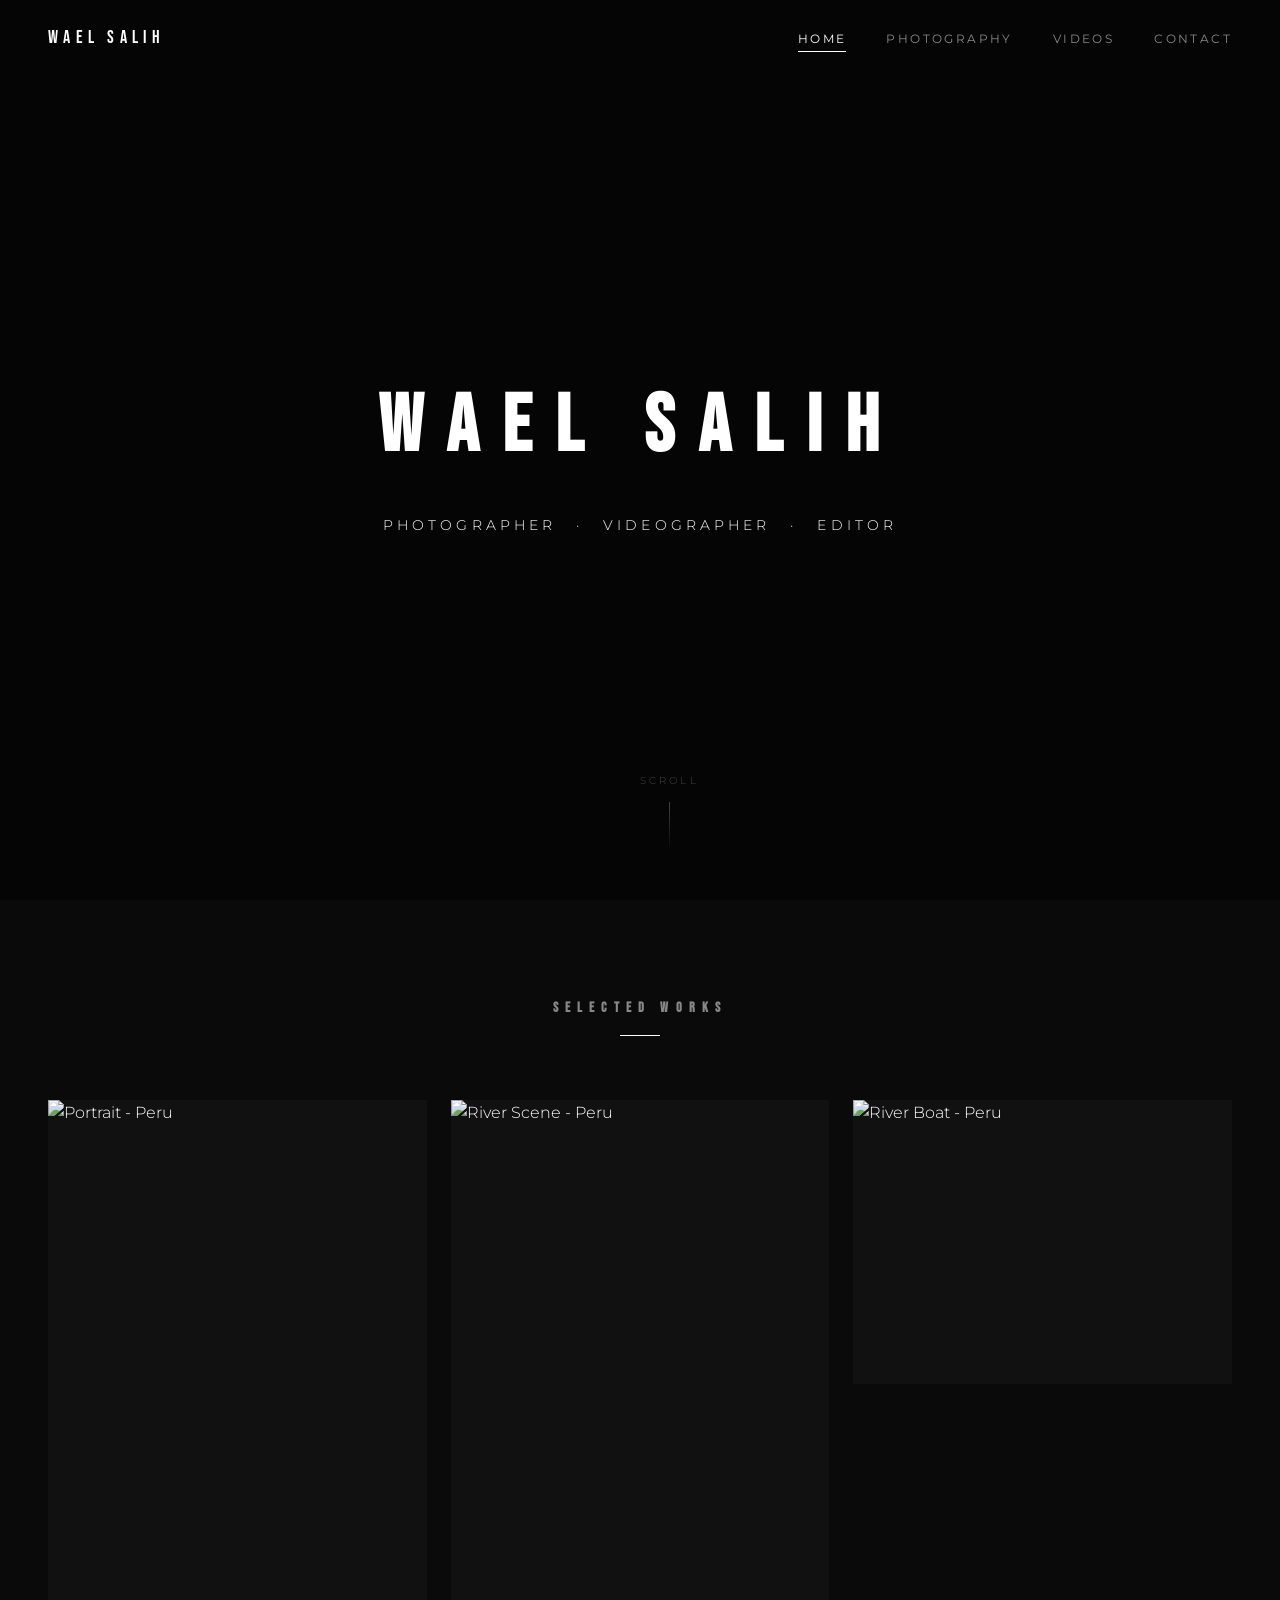
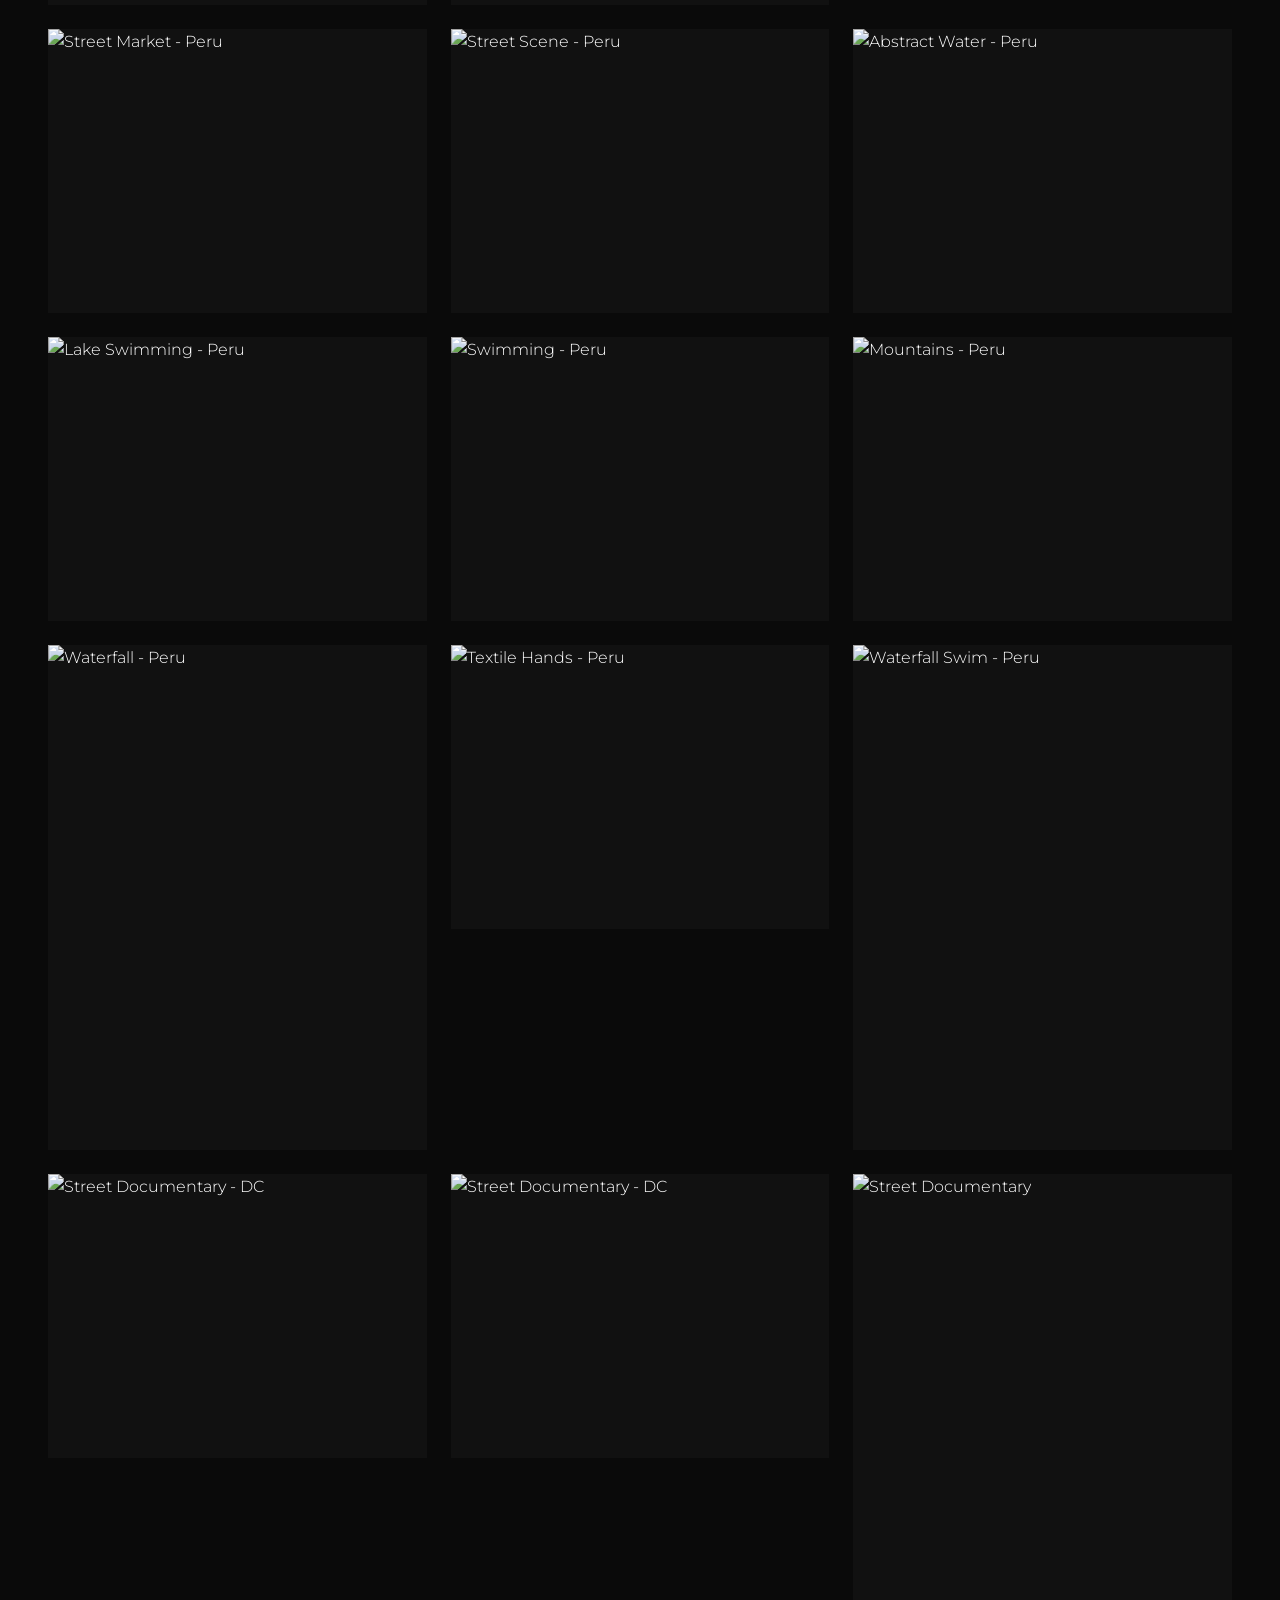
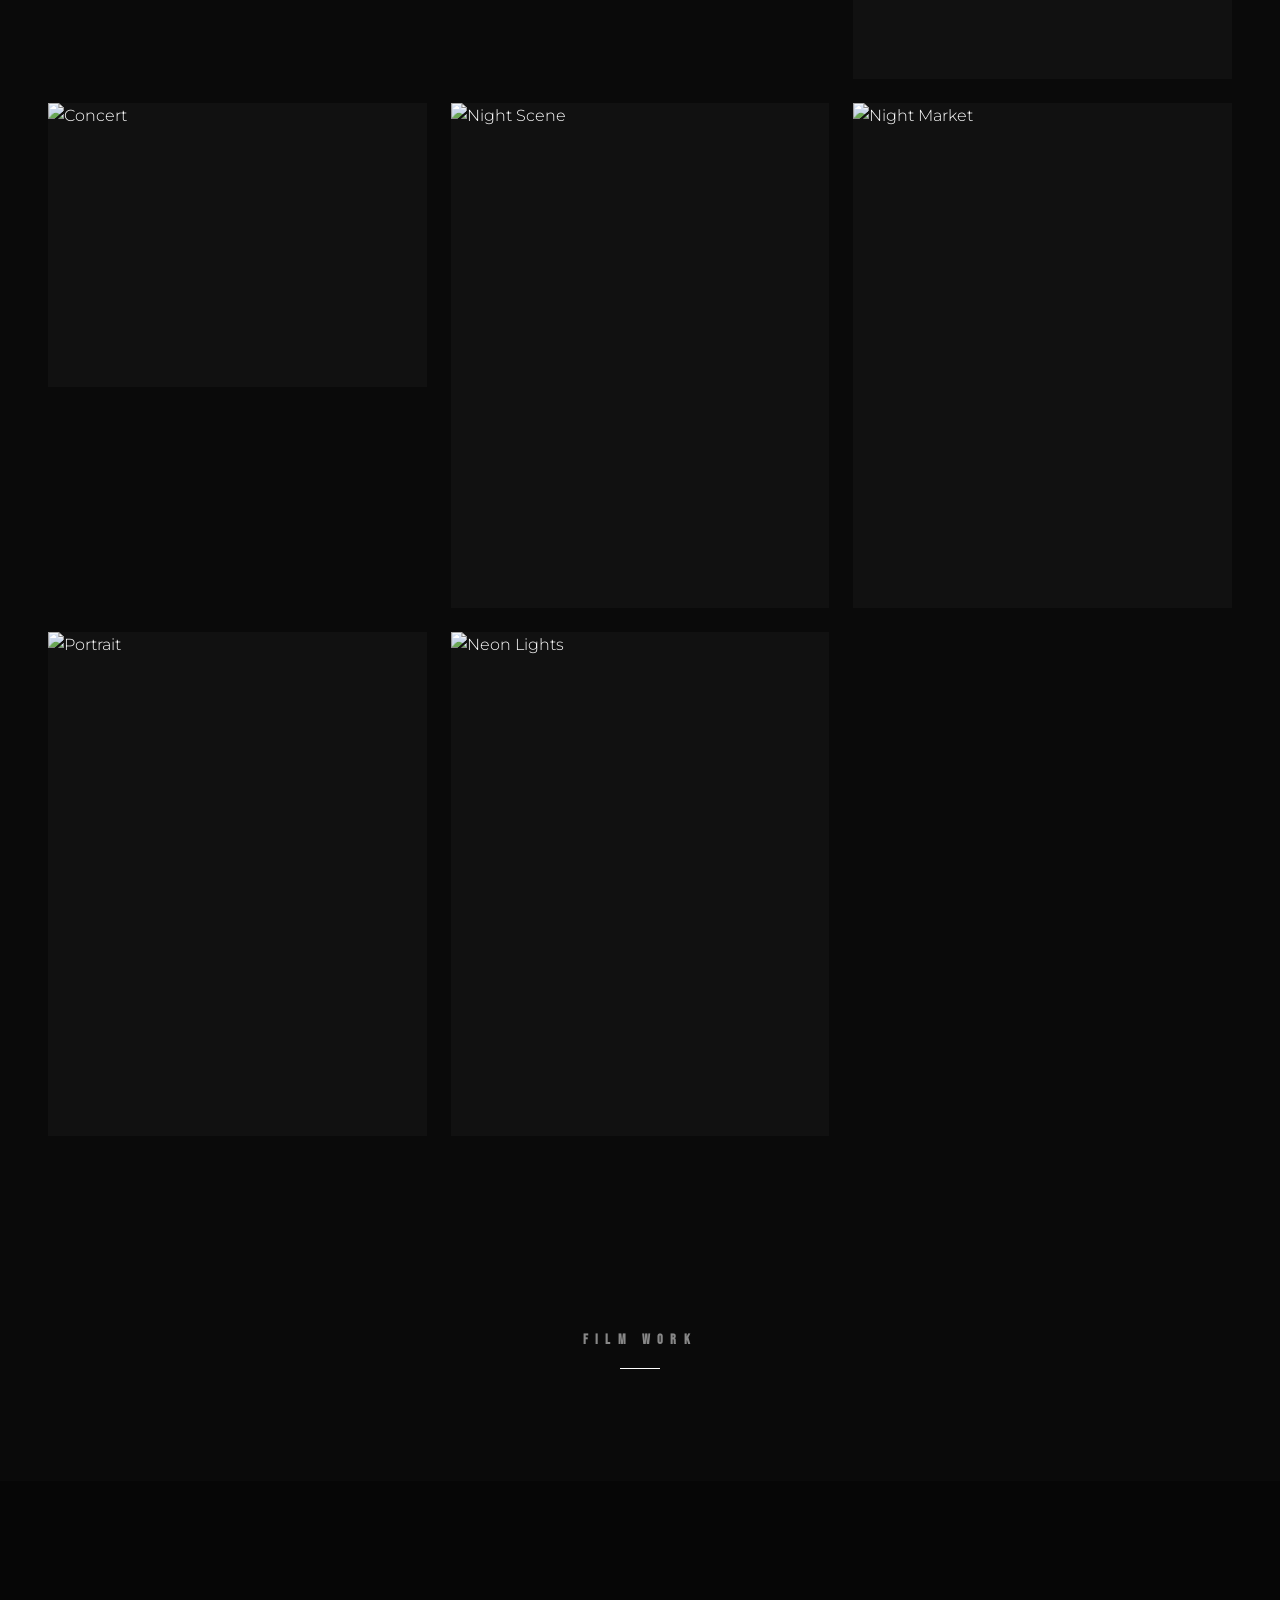
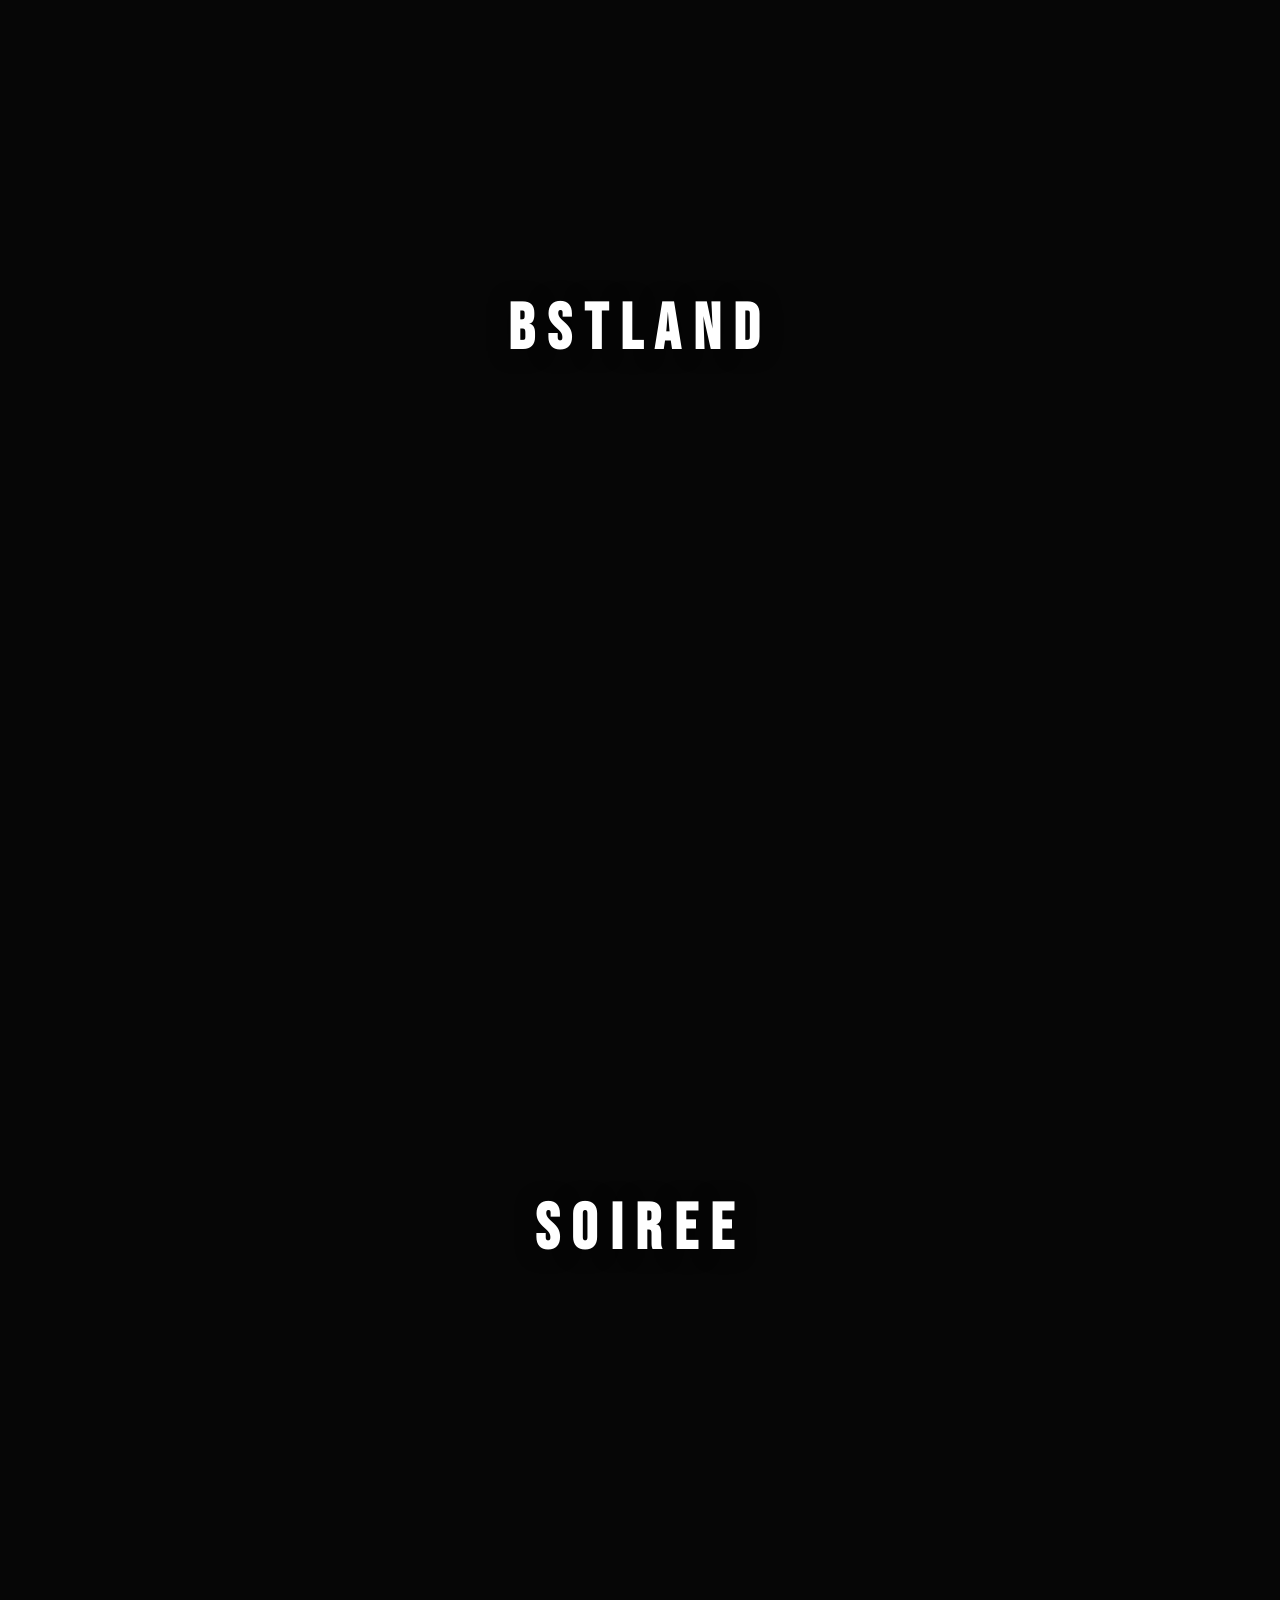
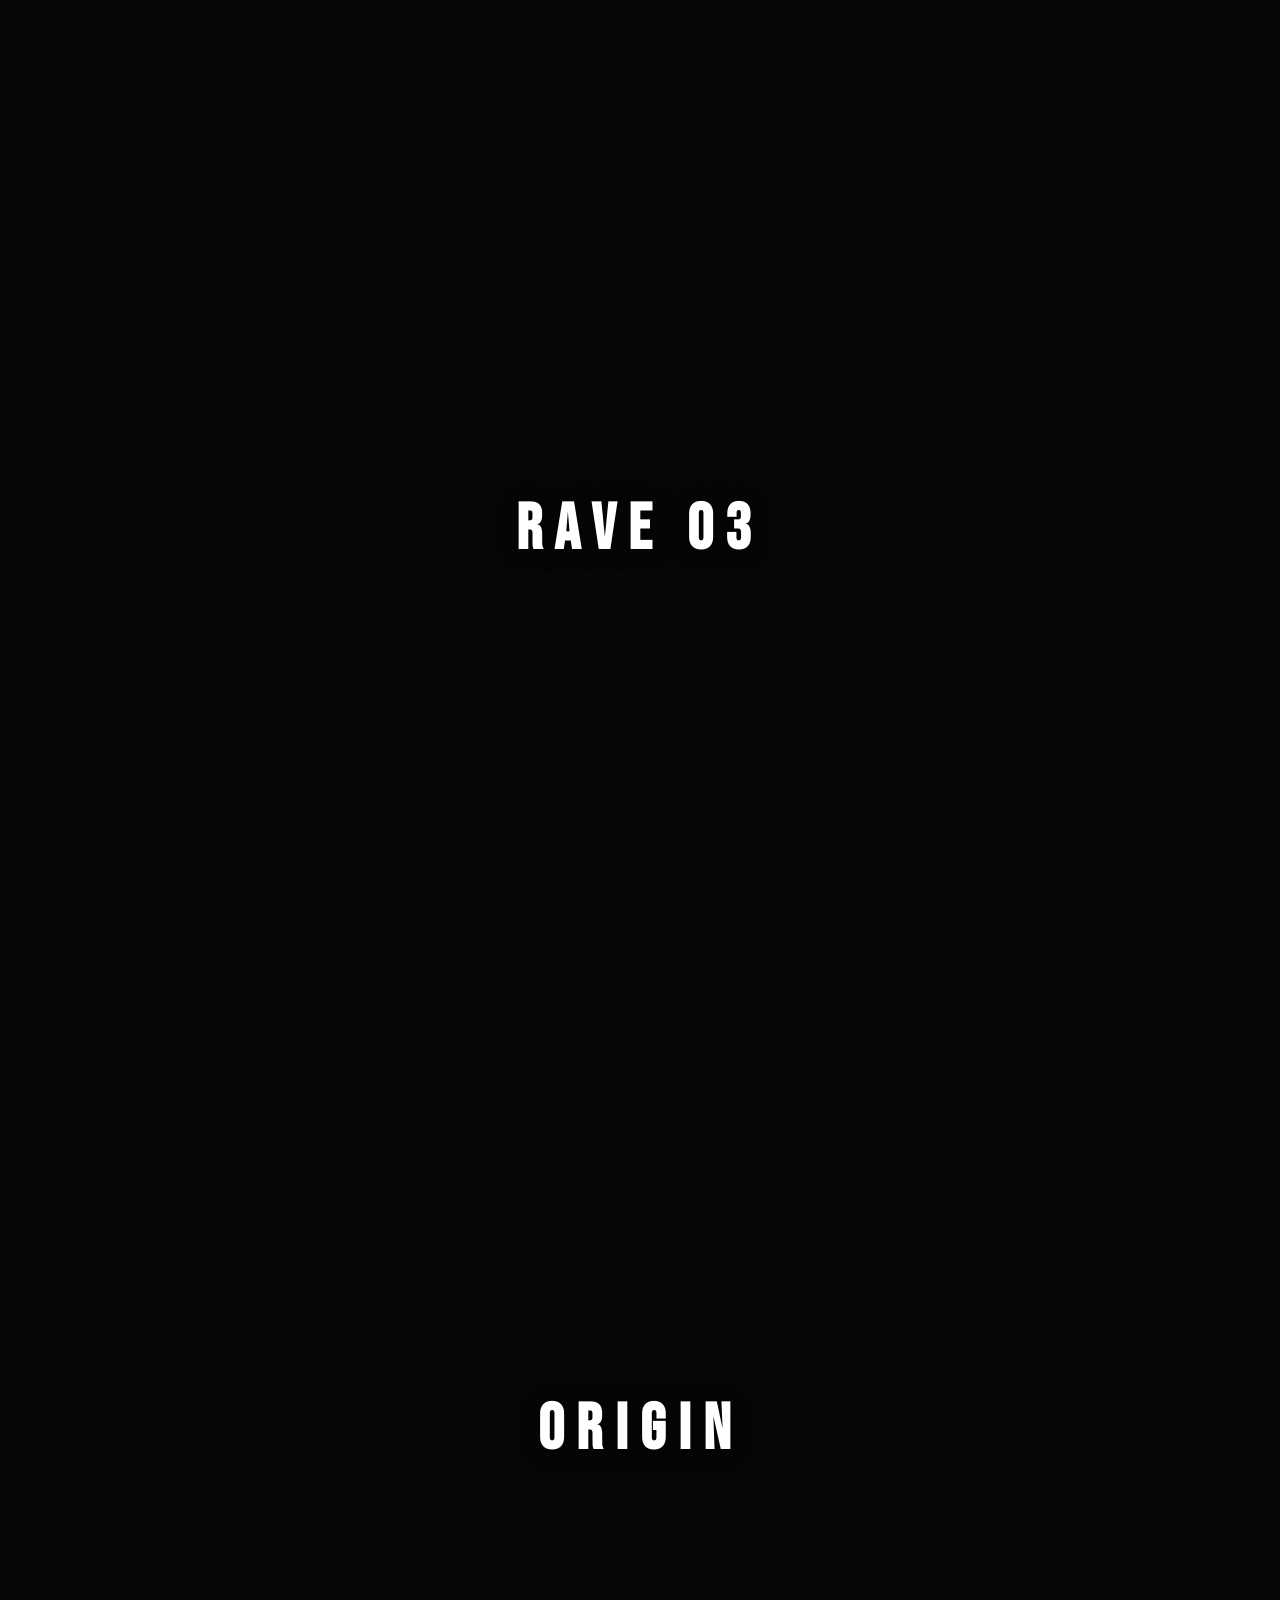
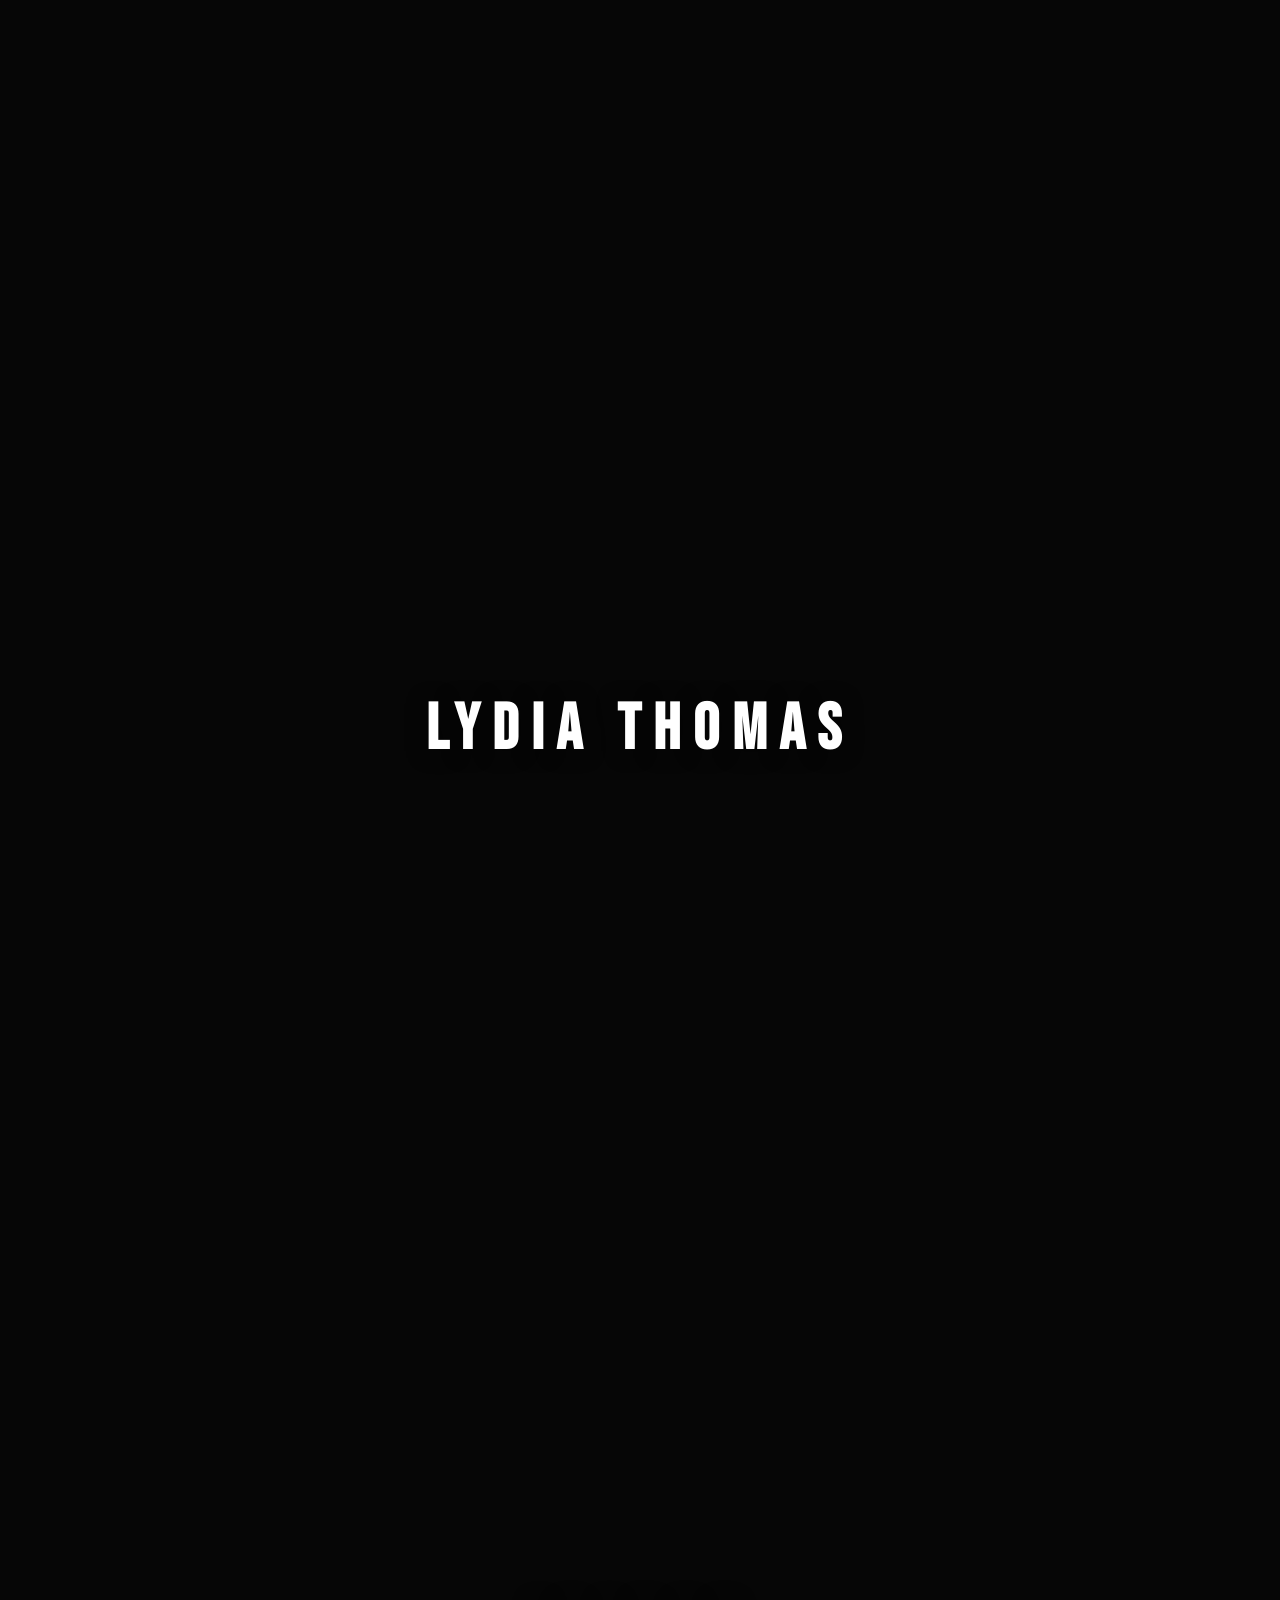
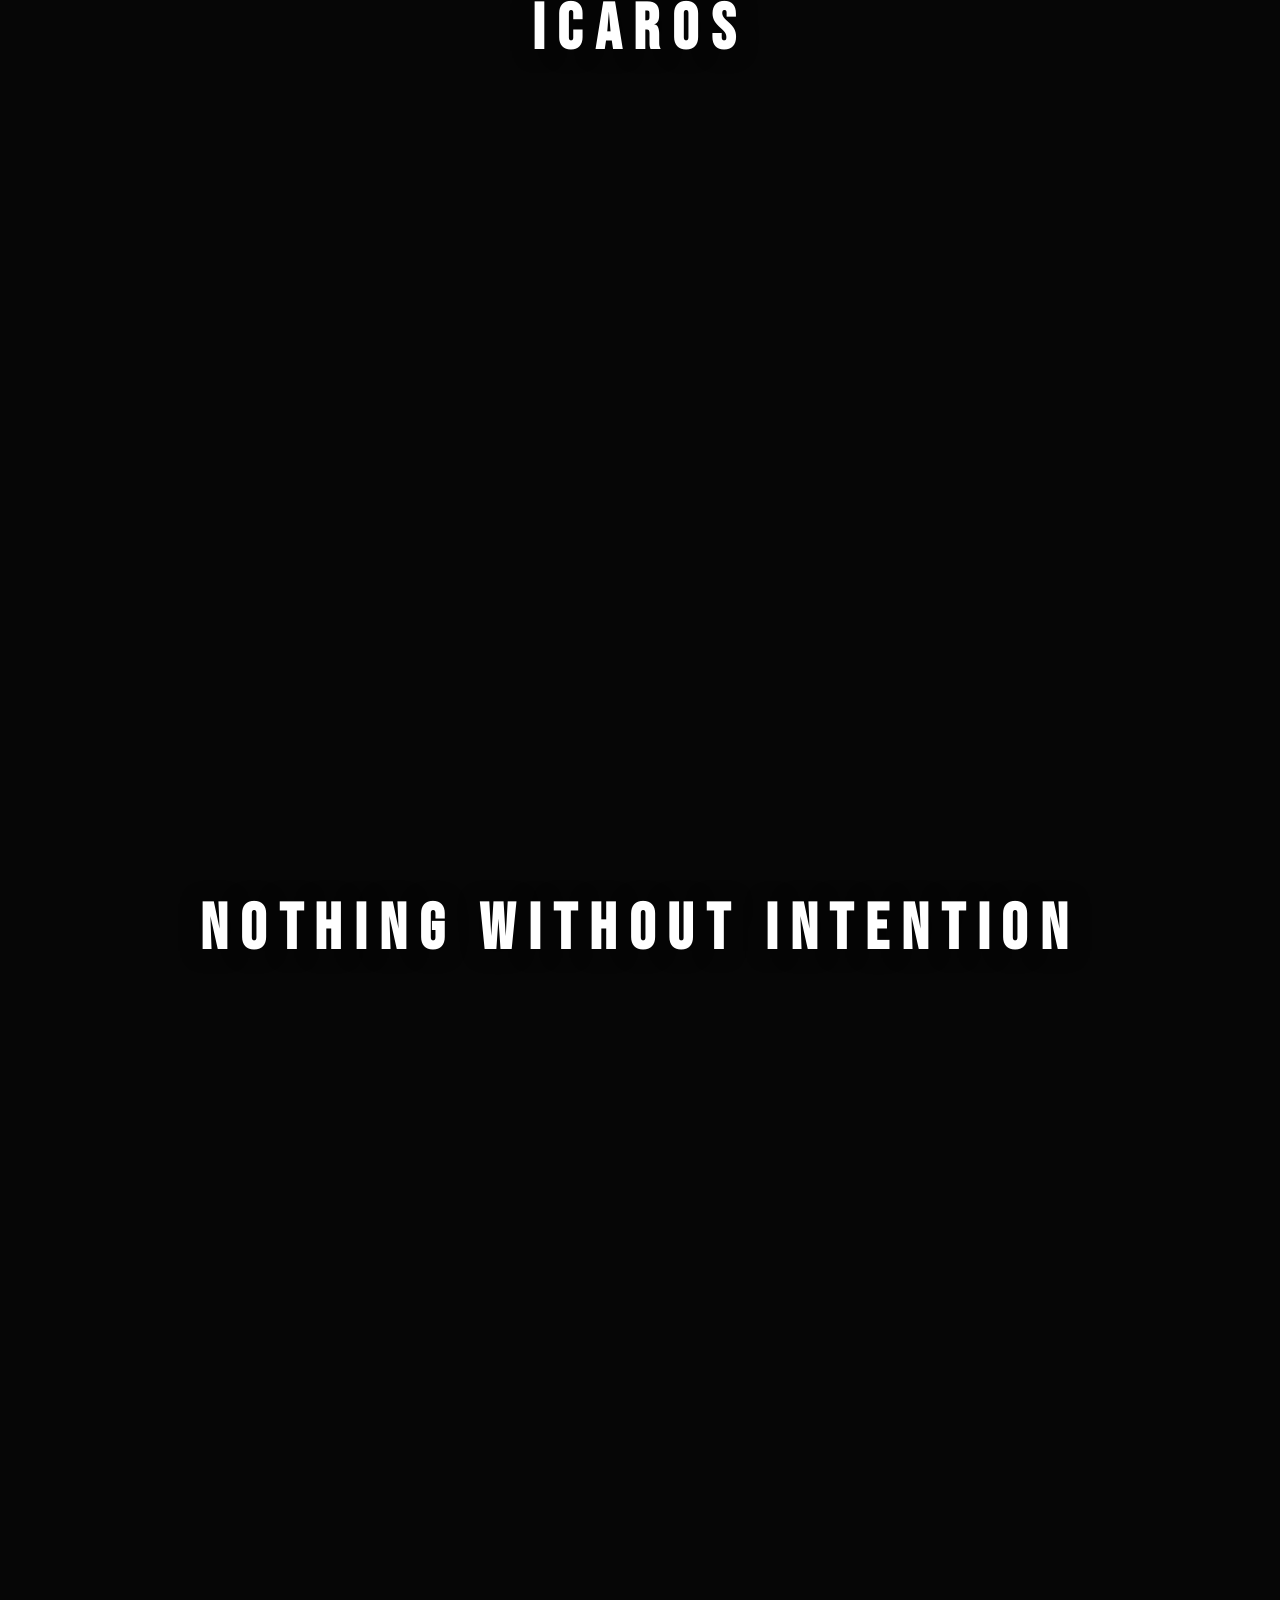
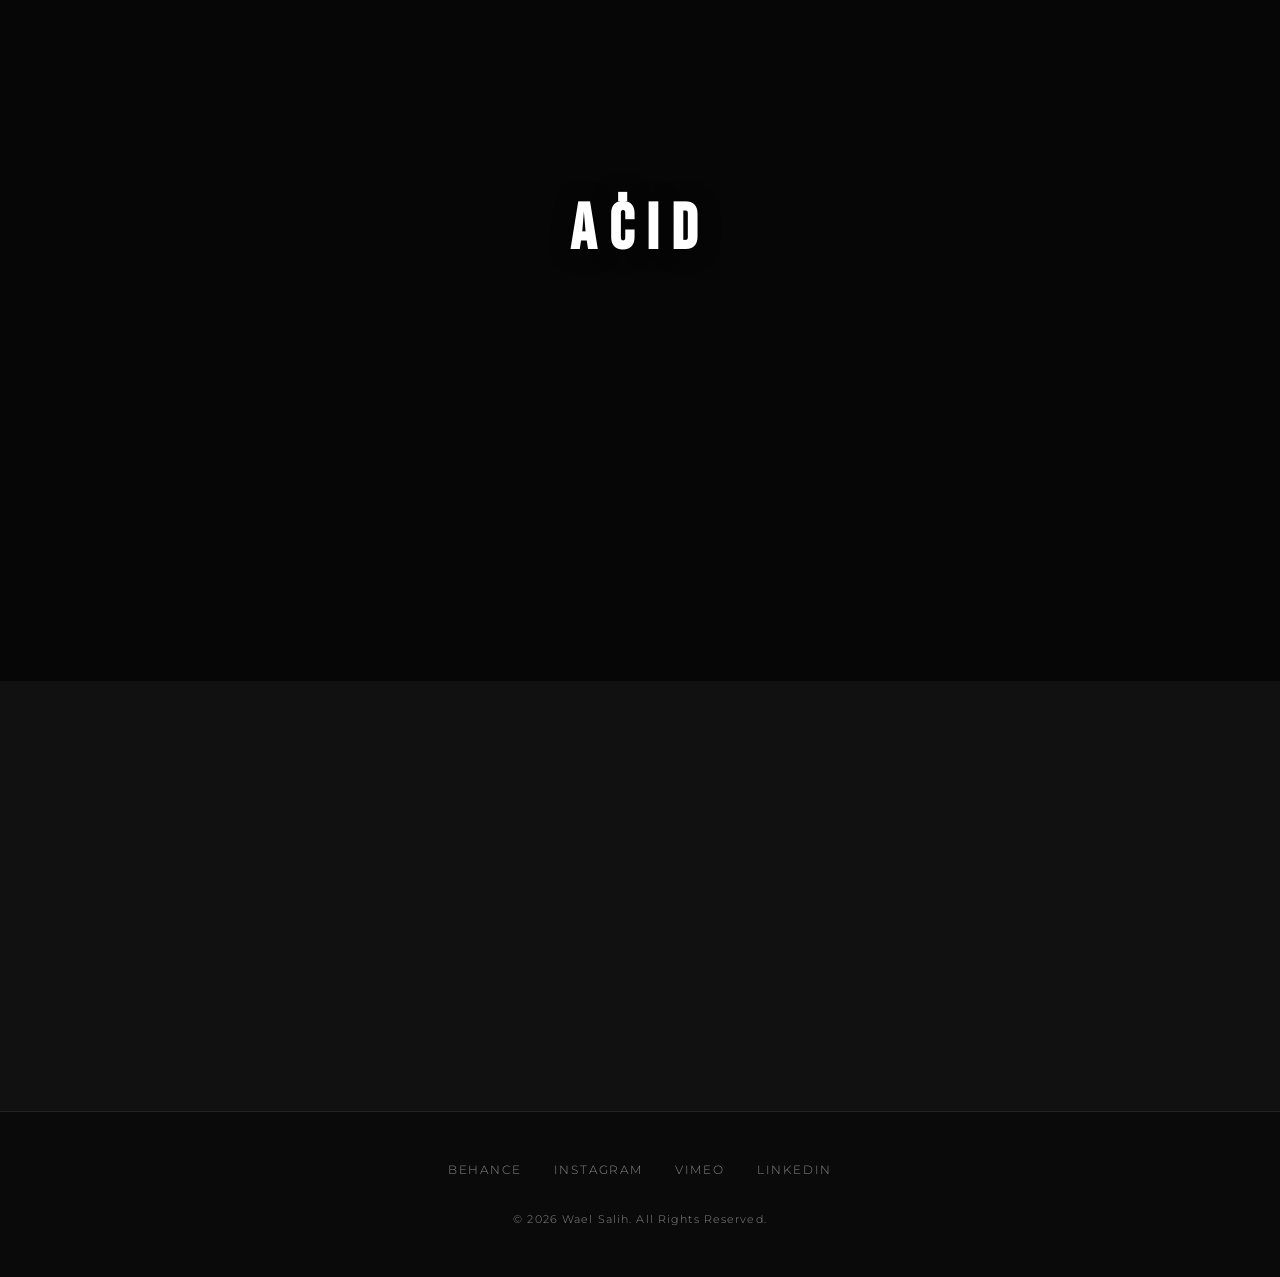
==== commit e1051106: "Update index.html" ====
--- a/index.html
+++ b/index.html
@@ -8,7 +8,7 @@
   <meta http-equiv="Pragma" content="no-cache" />
   <meta http-equiv="Expires" content="0" />
 
-  <title>Wael Salih | Videos</title>
+  <title>Wael Salih | Photography & Film</title>
 
   <link rel="preconnect" href="https://fonts.googleapis.com" />
   <link rel="preconnect" href="https://fonts.gstatic.com" crossorigin />
@@ -31,13 +31,12 @@
       --bg-secondary: #111111;
       --text: #ffffff;
       --text-muted: #888888;
-      --overlay: rgba(0, 0, 0, 0.4);
+      --overlay: rgba(0, 0, 0, 0.6);
       --transition: 0.4s cubic-bezier(0.25, 0.46, 0.45, 0.94);
     }
 
     html {
       scroll-behavior: smooth;
-      scroll-snap-type: y mandatory;
     }
 
     body {
@@ -65,7 +64,6 @@
       display: flex;
       justify-content: space-between;
       align-items: center;
-      background: linear-gradient(to bottom, rgba(0,0,0,0.6) 0%, transparent 100%);
       transition: background var(--transition), padding var(--transition);
     }
 
@@ -137,15 +135,177 @@
       transition: var(--transition);
     }
 
-    /* Video Sections */
+    /* Hero Section */
+    .hero {
+      height: 100vh;
+      display: flex;
+      flex-direction: column;
+      justify-content: center;
+      align-items: center;
+      text-align: center;
+      position: relative;
+      overflow: hidden;
+    }
+
+    .hero-bg {
+      position: absolute;
+      inset: 0;
+      overflow: hidden;
+    }
+
+    .hero-bg::after {
+      content: "";
+      position: absolute;
+      inset: 0;
+      background: rgba(0, 0, 0, 0.5);
+      z-index: 1;
+    }
+
+    .hero-bg iframe {
+      position: absolute;
+      top: 50%;
+      left: 50%;
+      width: 177.78vh;
+      height: 100vh;
+      min-width: 100%;
+      min-height: 56.25vw;
+      transform: translate(-50%, -50%);
+      pointer-events: none;
+    }
+
+    .hero-content {
+      position: relative;
+      z-index: 2;
+    }
+
+    .hero-logo {
+      font-family: "Bebas Neue", sans-serif;
+      font-size: clamp(2rem, 8vw, 5rem);
+      letter-spacing: 0.3em;
+      margin-bottom: 1.5rem;
+      opacity: 0;
+      animation: fadeUp 1s ease 0.3s forwards;
+    }
+
+    .hero-tagline {
+      font-size: 0.85rem;
+      font-weight: 300;
+      letter-spacing: 0.3em;
+      text-transform: uppercase;
+      color: var(--text);
+      opacity: 0;
+      animation: fadeUp 1s ease 0.6s forwards;
+    }
+
+    .hero-tagline span {
+      display: inline-block;
+      margin: 0 0.75rem;
+    }
+
+    .scroll-hint {
+      position: absolute;
+      bottom: 3rem;
+      left: 50%;
+      transform: translateX(-50%);
+      display: flex;
+      flex-direction: column;
+      align-items: center;
+      gap: 0.75rem;
+      opacity: 0;
+      animation: fadeUp 1s ease 0.9s forwards;
+    }
+
+    .scroll-hint span {
+      font-size: 0.65rem;
+      letter-spacing: 0.3em;
+      text-transform: uppercase;
+      color: var(--text-muted);
+    }
+
+    .scroll-line {
+      width: 1px;
+      height: 50px;
+      background: linear-gradient(to bottom, var(--text-muted), transparent);
+      animation: scrollPulse 2s ease-in-out infinite;
+    }
+
+    /* Section Styles */
+    section {
+      padding: 6rem 3rem;
+    }
+
+    .section-header {
+      text-align: center;
+      margin-bottom: 4rem;
+    }
+
+    .section-title {
+      font-family: "Bebas Neue", sans-serif;
+      font-size: 0.9rem;
+      letter-spacing: 0.5em;
+      text-transform: uppercase;
+      color: var(--text-muted);
+      margin-bottom: 1rem;
+    }
+
+    .section-line {
+      width: 40px;
+      height: 1px;
+      background: var(--text);
+      margin: 0 auto;
+    }
+
+    /* Portfolio Grid */
+    .portfolio-grid {
+      display: grid;
+      grid-template-columns: repeat(3, 1fr);
+      gap: 1.5rem;
+      max-width: 1400px;
+      margin: 0 auto;
+    }
+
+    .portfolio-item {
+      position: relative;
+      overflow: hidden;
+      aspect-ratio: 4/3;
+      cursor: pointer;
+      background: var(--bg-secondary);
+    }
+
+    .portfolio-item.portrait {
+      aspect-ratio: 3/4;
+    }
+
+    .portfolio-item img {
+      width: 100%;
+      height: 100%;
+      object-fit: cover;
+      transition: transform 0.6s ease, filter 0.6s ease;
+      filter: grayscale(30%);
+    }
+
+    .portfolio-item:hover img {
+      transform: scale(1.08);
+      filter: grayscale(0%);
+    }
+
+    /* Videos Section */
+    #videos {
+      padding: 0;
+    }
+
+    .videos-header {
+      padding: 6rem 3rem 3rem;
+      text-align: center;
+    }
+
     .video-section {
       position: relative;
       width: 100%;
       height: 100vh;
       overflow: hidden;
-      scroll-snap-align: start;
       display: flex;
-      alignments center;
+      align-items: center;
       justify-content: center;
     }
 
@@ -159,7 +319,7 @@
       content: "";
       position: absolute;
       inset: 0;
-      background: var(--overlay);
+      background: rgba(0, 0, 0, 0.4);
       z-index: 1;
       pointer-events: none;
     }
@@ -172,9 +332,7 @@
       pointer-events: none;
     }
 
-    /* Aspect ratio handling for different videos */
     .video-bg.wide iframe {
-      /* 2.39:1 aspect ratio videos */
       width: 177.78vh;
       height: 100vh;
       min-width: 100%;
@@ -182,7 +340,6 @@
     }
 
     .video-bg.portrait iframe {
-      /* ~1.9:1 aspect ratio videos */
       width: 100vw;
       height: 52.73vw;
       min-width: 189.64vh;
@@ -190,14 +347,12 @@
     }
 
     .video-bg.square iframe {
-      /* ~1.37:1 aspect ratio videos */
       width: 137vh;
       height: 100vh;
       min-width: 100%;
       min-height: 72.99vw;
     }
 
-    /* Video Info Overlay */
     .video-info {
       position: relative;
       z-index: 2;
@@ -221,76 +376,199 @@
       text-shadow: 0 2px 20px rgba(0,0,0,0.5);
     }
 
-    /* Section Counter */
-    .section-counter {
+    /* Video Navigation Dots */
+    .video-nav {
       position: fixed;
       right: 3rem;
       top: 50%;
       transform: translateY(-50%);
       z-index: 100;
-      display: flex;
+      display: none;
       flex-direction: column;
       gap: 1rem;
     }
 
-    .counter-dot {
+    .video-nav.visible {
+      display: flex;
+    }
+
+    .video-dot {
       width: 10px;
       height: 10px;
       border: 1px solid var(--text-muted);
       border-radius: 50%;
       cursor: pointer;
       transition: var(--transition);
-    }
-
-    .counter-dot.active {
+      background: transparent;
+    }
+
+    .video-dot.active {
       background: var(--text);
       border-color: var(--text);
     }
 
-    .counter-dot:hover {
+    .video-dot:hover {
       border-color: var(--text);
     }
 
-    /* Scroll Hint */
-    .scroll-hint {
-      position: fixed;
-      bottom: 2rem;
-      left: 50%;
-      transform: translateX(-50%);
-      z-index: 100;
+    /* Contact Section */
+    .contact-section {
+      text-align: center;
+      padding: 8rem 3rem;
+      background: var(--bg-secondary);
+    }
+
+    .contact-title {
+      font-family: "Bebas Neue", sans-serif;
+      font-size: clamp(2rem, 5vw, 3.5rem);
+      letter-spacing: 0.15em;
+      margin-bottom: 2rem;
+    }
+
+    .contact-btn {
+      display: inline-block;
+      padding: 1rem 3rem;
+      border: 1px solid var(--text);
+      font-size: 0.75rem;
+      font-weight: 400;
+      letter-spacing: 0.2em;
+      text-transform: uppercase;
+      transition: background var(--transition), color var(--transition);
+    }
+
+    .contact-btn:hover {
+      background: var(--text);
+      color: var(--bg);
+    }
+
+    /* Footer */
+    footer {
+      padding: 3rem;
+      text-align: center;
+      border-top: 1px solid rgba(255, 255, 255, 0.1);
+    }
+
+    .social-links {
       display: flex;
-      flex-direction: column;
-      alignments center;
-      gap: 0.5rem;
-      opacity: 1;
-      transition: opacity var(--transition);
-    }
-
-    .scroll-hint.hidden {
-      opacity: 0;
-      pointer-events: none;
-    }
-
-    .scroll-hint span {
-      font-size: 0.65rem;
-      letter-spacing: 0.3em;
+      justify-content: center;
+      gap: 2rem;
+      margin-bottom: 2rem;
+    }
+
+    .social-links a {
+      font-size: 0.75rem;
+      letter-spacing: 0.15em;
       text-transform: uppercase;
       color: var(--text-muted);
-    }
-
-    .scroll-line {
-      width: 1px;
-      height: 40px;
-      background: linear-gradient(to bottom, var(--text-muted), transparent);
-      animation: scrollPulse 2s ease-in-out infinite;
+      transition: color var(--transition);
+    }
+
+    .social-links a:hover {
+      color: var(--text);
+    }
+
+    .copyright {
+      font-size: 0.7rem;
+      color: var(--text-muted);
+      letter-spacing: 0.1em;
+    }
+
+    /* Lightbox */
+    .lightbox {
+      position: fixed;
+      inset: 0;
+      background: rgba(0, 0, 0, 0.95);
+      z-index: 2000;
+      display: flex;
+      align-items: center;
+      justify-content: center;
+      opacity: 0;
+      visibility: hidden;
+      transition: opacity var(--transition), visibility var(--transition);
+    }
+
+    .lightbox.active {
+      opacity: 1;
+      visibility: visible;
+    }
+
+    .lightbox img {
+      max-width: 90%;
+      max-height: 90vh;
+      object-fit: contain;
+      transform: scale(0.9);
+      transition: transform var(--transition);
+    }
+
+    .lightbox.active img {
+      transform: scale(1);
+    }
+
+    .lightbox-close {
+      position: absolute;
+      top: 2rem;
+      right: 2rem;
+      background: none;
+      border: none;
+      color: var(--text);
+      font-size: 1.5rem;
+      cursor: pointer;
+      opacity: 0.6;
+      transition: opacity var(--transition);
+      font-family: "Montserrat", sans-serif;
+      font-weight: 300;
+      letter-spacing: 0.2em;
+    }
+
+    .lightbox-close:hover {
+      opacity: 1;
+    }
+
+    /* Animations */
+    @keyframes fadeUp {
+      from {
+        opacity: 0;
+        transform: translateY(40px);
+      }
+      to {
+        opacity: 1;
+        transform: translateY(0);
+      }
     }
 
     @keyframes scrollPulse {
-      0%, 100% { opacity: 0.4; }
-      50% { opacity: 1; }
+      0%,
+      100% {
+        opacity: 0.4;
+      }
+      50% {
+        opacity: 1;
+      }
+    }
+
+    /* Scroll Reveal */
+    .reveal {
+      opacity: 0;
+      transform: translateY(40px);
+      transition: opacity 0.8s ease, transform 0.8s ease;
+    }
+
+    .reveal.visible {
+      opacity: 1;
+      transform: translateY(0);
     }
 
     /* Responsive */
+    @media (max-width: 1024px) {
+      .portfolio-grid {
+        grid-template-columns: repeat(2, 1fr);
+      }
+
+      section {
+        padding: 4rem 2rem;
+      }
+    }
+
     @media (max-width: 768px) {
       .navbar {
         padding: 1.25rem 1.5rem;
@@ -337,7 +615,12 @@
         transform: rotate(-45deg) translate(4px, -4px);
       }
 
-      .section-counter {
+      .portfolio-grid {
+        grid-template-columns: 1fr;
+        gap: 1rem;
+      }
+
+      .video-nav {
         right: 1rem;
       }
 
@@ -351,13 +634,13 @@
 <body>
   <!-- Navigation -->
   <nav class="navbar">
-    <a href="index.html" class="logo">Wael Salih</a>
+    <a href="#home" class="logo">Wael Salih</a>
 
     <ul class="nav-links">
-      <li><a href="index.html">Home</a></li>
-      <li><a href="index.html#work">Photography</a></li>
-      <li><a href="videos.html" class="active">Videos</a></li>
-      <li><a href="index.html#contact">Contact</a></li>
+      <li><a href="#home" class="active">Home</a></li>
+      <li><a href="#photography">Photography</a></li>
+      <li><a href="#videos">Videos</a></li>
+      <li><a href="#contact">Contact</a></li>
     </ul>
 
     <div class="menu-toggle" aria-label="Toggle navigation" role="button" tabindex="0">
@@ -367,151 +650,215 @@
     </div>
   </nav>
 
-  <!-- Section Counter (dots on right side) -->
-  <div class="section-counter">
-    <div class="counter-dot active" data-index="0"></div>
-    <div class="counter-dot" data-index="1"></div>
-    <div class="counter-dot" data-index="2"></div>
-    <div class="counter-dot" data-index="3"></div>
-    <div class="counter-dot" data-index="4"></div>
-    <div class="counter-dot" data-index="5"></div>
-    <div class="counter-dot" data-index="6"></div>
-    <div class="counter-dot" data-index="7"></div>
+  <!-- Video Navigation Dots -->
+  <div class="video-nav" id="videoNav">
+    <button class="video-dot" data-index="0" aria-label="Video 1"></button>
+    <button class="video-dot" data-index="1" aria-label="Video 2"></button>
+    <button class="video-dot" data-index="2" aria-label="Video 3"></button>
+    <button class="video-dot" data-index="3" aria-label="Video 4"></button>
+    <button class="video-dot" data-index="4" aria-label="Video 5"></button>
+    <button class="video-dot" data-index="5" aria-label="Video 6"></button>
+    <button class="video-dot" data-index="6" aria-label="Video 7"></button>
+    <button class="video-dot" data-index="7" aria-label="Video 8"></button>
   </div>
 
-  <!-- Scroll Hint -->
-  <div class="scroll-hint">
-    <span>Scroll</span>
-    <div class="scroll-line"></div>
+  <!-- Hero Section -->
+  <section class="hero" id="home">
+    <div class="hero-bg">
+      <iframe
+        src="https://player.vimeo.com/video/898002243?autoplay=1&loop=1&muted=1&background=1&quality=1080p"
+        frameborder="0"
+        allow="autoplay; fullscreen"
+        title="Background Video"
+      ></iframe>
+    </div>
+
+    <div class="hero-content">
+      <h1 class="hero-logo">Wael Salih</h1>
+      <p class="hero-tagline">Photographer <span>·</span> Videographer <span>·</span> Editor</p>
+    </div>
+
+    <div class="scroll-hint">
+      <span>Scroll</span>
+      <div class="scroll-line"></div>
+    </div>
+  </section>
+
+  <!-- Photography Section -->
+  <section id="photography">
+    <div class="section-header reveal">
+      <h2 class="section-title">Selected Works</h2>
+      <div class="section-line"></div>
+    </div>
+
+    <div class="portfolio-grid">
+      <div class="portfolio-item portrait reveal">
+        <img src="images/6.jpg" alt="Portrait - Peru" loading="lazy" />
+      </div>
+      <div class="portfolio-item portrait reveal">
+        <img src="images/2.jpg" alt="River Scene - Peru" loading="lazy" />
+      </div>
+      <div class="portfolio-item reveal">
+        <img src="images/12.jpg" alt="River Boat - Peru" loading="lazy" />
+      </div>
+      <div class="portfolio-item reveal">
+        <img src="images/10.JPG" alt="Street Market - Peru" loading="lazy" />
+      </div>
+      <div class="portfolio-item reveal">
+        <img src="images/11.JPG" alt="Street Scene - Peru" loading="lazy" />
+      </div>
+      <div class="portfolio-item reveal">
+        <img src="images/7.JPG" alt="Abstract Water - Peru" loading="lazy" />
+      </div>
+      <div class="portfolio-item reveal">
+        <img src="images/8.JPG" alt="Lake Swimming - Peru" loading="lazy" />
+      </div>
+      <div class="portfolio-item reveal">
+        <img src="images/9.JPG" alt="Swimming - Peru" loading="lazy" />
+      </div>
+      <div class="portfolio-item reveal">
+        <img src="images/26.JPG" alt="Mountains - Peru" loading="lazy" />
+      </div>
+      <div class="portfolio-item portrait reveal">
+        <img src="images/16.JPG" alt="Waterfall - Peru" loading="lazy" />
+      </div>
+      <div class="portfolio-item reveal">
+        <img src="images/19.JPG" alt="Textile Hands - Peru" loading="lazy" />
+      </div>
+      <div class="portfolio-item portrait reveal">
+        <img src="images/17.jpeg" alt="Waterfall Swim - Peru" loading="lazy" />
+      </div>
+      <div class="portfolio-item reveal">
+        <img src="images/13.jpg" alt="Street Documentary - DC" loading="lazy" />
+      </div>
+      <div class="portfolio-item reveal">
+        <img src="images/14.jpg" alt="Street Documentary - DC" loading="lazy" />
+      </div>
+      <div class="portfolio-item portrait reveal">
+        <img src="images/11680010.jpg" alt="Street Documentary" loading="lazy" />
+      </div>
+      <div class="portfolio-item reveal">
+        <img src="images/13180044.jpg" alt="Concert" loading="lazy" />
+      </div>
+      <div class="portfolio-item portrait reveal">
+        <img src="images/IMG_6212.jpg" alt="Night Scene" loading="lazy" />
+      </div>
+      <div class="portfolio-item portrait reveal">
+        <img src="images/11680022.jpg" alt="Night Market" loading="lazy" />
+      </div>
+      <div class="portfolio-item portrait reveal">
+        <img src="images/11680016.jpg" alt="Portrait" loading="lazy" />
+      </div>
+      <div class="portfolio-item portrait reveal">
+        <img src="images/11680032.jpg" alt="Neon Lights" loading="lazy" />
+      </div>
+    </div>
+  </section>
+
+  <!-- Videos Section -->
+  <section id="videos">
+    <div class="videos-header">
+      <div class="section-header reveal">
+        <h2 class="section-title">Film Work</h2>
+        <div class="section-line"></div>
+      </div>
+    </div>
+
+    <div class="video-section" data-video-index="0">
+      <div class="video-bg wide">
+        <iframe src="https://player.vimeo.com/video/1117972398?badge=0&autopause=0&player_id=0&app_id=58479&autoplay=1&muted=1&loop=1&background=1" frameborder="0" allow="autoplay; fullscreen; picture-in-picture" referrerpolicy="strict-origin-when-cross-origin" title="BSTLAND"></iframe>
+      </div>
+      <div class="video-info">
+        <h2 class="video-title">BSTLAND</h2>
+      </div>
+    </div>
+
+    <div class="video-section" data-video-index="1">
+      <div class="video-bg wide">
+        <iframe src="https://player.vimeo.com/video/924467659?badge=0&autopause=0&player_id=0&app_id=58479&autoplay=1&muted=1&loop=1&background=1" frameborder="0" allow="autoplay; fullscreen; picture-in-picture" referrerpolicy="strict-origin-when-cross-origin" title="Soiree"></iframe>
+      </div>
+      <div class="video-info">
+        <h2 class="video-title">Soiree</h2>
+      </div>
+    </div>
+
+    <div class="video-section" data-video-index="2">
+      <div class="video-bg wide">
+        <iframe src="https://player.vimeo.com/video/1174122753?badge=0&autopause=0&player_id=0&app_id=58479&autoplay=1&muted=1&loop=1&background=1" frameborder="0" allow="autoplay; fullscreen; picture-in-picture" referrerpolicy="strict-origin-when-cross-origin" title="Rave 03"></iframe>
+      </div>
+      <div class="video-info">
+        <h2 class="video-title">Rave 03</h2>
+      </div>
+    </div>
+
+    <div class="video-section" data-video-index="3">
+      <div class="video-bg wide">
+        <iframe src="https://player.vimeo.com/video/1041163275?badge=0&autopause=0&player_id=0&app_id=58479&autoplay=1&muted=1&loop=1&background=1" frameborder="0" allow="autoplay; fullscreen; picture-in-picture" referrerpolicy="strict-origin-when-cross-origin" title="Origin"></iframe>
+      </div>
+      <div class="video-info">
+        <h2 class="video-title">Origin</h2>
+      </div>
+    </div>
+
+    <div class="video-section" data-video-index="4">
+      <div class="video-bg portrait">
+        <iframe src="https://player.vimeo.com/video/984471494?badge=0&autopause=0&player_id=0&app_id=58479&autoplay=1&muted=1&loop=1&background=1" frameborder="0" allow="autoplay; fullscreen; picture-in-picture" referrerpolicy="strict-origin-when-cross-origin" title="Lydia Thomas"></iframe>
+      </div>
+      <div class="video-info">
+        <h2 class="video-title">Lydia Thomas</h2>
+      </div>
+    </div>
+
+    <div class="video-section" data-video-index="5">
+      <div class="video-bg portrait">
+        <iframe src="https://player.vimeo.com/video/906706546?badge=0&autopause=0&player_id=0&app_id=58479&autoplay=1&muted=1&loop=1&background=1" frameborder="0" allow="autoplay; fullscreen; picture-in-picture" referrerpolicy="strict-origin-when-cross-origin" title="Icaros"></iframe>
+      </div>
+      <div class="video-info">
+        <h2 class="video-title">Icaros</h2>
+      </div>
+    </div>
+
+    <div class="video-section" data-video-index="6">
+      <div class="video-bg square">
+        <iframe src="https://player.vimeo.com/video/911030224?badge=0&autopause=0&player_id=0&app_id=58479&autoplay=1&muted=1&loop=1&background=1" frameborder="0" allow="autoplay; fullscreen; picture-in-picture" referrerpolicy="strict-origin-when-cross-origin" title="Nothing Without Intention"></iframe>
+      </div>
+      <div class="video-info">
+        <h2 class="video-title">Nothing Without Intention</h2>
+      </div>
+    </div>
+
+    <div class="video-section" data-video-index="7">
+      <div class="video-bg wide">
+        <iframe src="https://player.vimeo.com/video/898153724?badge=0&autopause=0&player_id=0&app_id=58479&autoplay=1&muted=1&loop=1&background=1" frameborder="0" allow="autoplay; fullscreen; picture-in-picture" referrerpolicy="strict-origin-when-cross-origin" title="AĊiD"></iframe>
+      </div>
+      <div class="video-info">
+        <h2 class="video-title">AĊiD</h2>
+      </div>
+    </div>
+  </section>
+
+  <!-- Contact Section -->
+  <section class="contact-section" id="contact">
+    <h2 class="contact-title reveal">Let's Work Together</h2>
+    <a href="mailto:hello@waelsalih.com" class="contact-btn reveal">Get In Touch</a>
+  </section>
+
+  <!-- Footer -->
+  <footer>
+    <div class="social-links">
+      <a href="https://www.behance.net/waelsalih" target="_blank" rel="noreferrer">Behance</a>
+      <a href="#" target="_blank" rel="noreferrer">Instagram</a>
+      <a href="#" target="_blank" rel="noreferrer">Vimeo</a>
+      <a href="#" target="_blank" rel="noreferrer">LinkedIn</a>
+    </div>
+    <p class="copyright">© 2026 Wael Salih. All Rights Reserved.</p>
+  </footer>
+
+  <!-- Lightbox -->
+  <div class="lightbox" id="lightbox">
+    <button class="lightbox-close" aria-label="Close">Close</button>
+    <img id="lightboxImg" src="" alt="Expanded photo" />
   </div>
-
-  <!-- Video 1: BSTLAND -->
-  <section class="video-section" data-index="0">
-    <div class="video-bg wide">
-      <iframe
-        src="https://player.vimeo.com/video/1117972398?badge=0&autopause=0&player_id=0&app_id=58479&autoplay=1&muted=1&loop=1&background=1"
-        frameborder="0"
-        allow="autoplay; fullscreen; picture-in-picture"
-        referrerpolicy="strict-origin-when-cross-origin"
-        title="BSTLAND"
-      ></iframe>
-    </div>
-    <div class="video-info">
-      <h2 class="video-title">BSTLAND</h2>
-    </div>
-  </section>
-
-  <!-- Video 2: Soiree -->
-  <section class="video-section" data-index="1">
-    <div class="video-bg wide">
-      <iframe
-        src="https://player.vimeo.com/video/924467659?badge=0&autopause=0&player_id=0&app_id=58479&autoplay=1&muted=1&loop=1&background=1"
-        frameborder="0"
-        allow="autoplay; fullscreen; picture-in-picture"
-        referrerpolicy="strict-origin-when-cross-origin"
-        title="Soiree"
-      ></iframe>
-    </div>
-    <div class="video-info">
-      <h2 class="video-title">Soiree</h2>
-    </div>
-  </section>
-
-  <!-- Video 3: Rave 03 -->
-  <section class="video-section" data-index="2">
-    <div class="video-bg wide">
-      <iframe
-        src="https://player.vimeo.com/video/1174122753?badge=0&autopause=0&player_id=0&app_id=58479&autoplay=1&muted=1&loop=1&background=1"
-        frameborder="0"
-        allow="autoplay; fullscreen; picture-in-picture"
-        referrerpolicy="strict-origin-when-cross-origin"
-        title="Rave 03"
-      ></iframe>
-    </div>
-    <div class="video-info">
-      <h2 class="video-title">Rave 03</h2>
-    </div>
-  </section>
-
-  <!-- Video 4: Origin -->
- <section class="video-section" data-index="3">
-    <div class="video-bg wide">
-      <iframe
-        src="https://player.vimeo.com/video/1041163275?badge=0&autopause=0&player_id=0&app_id=58479&autoplay=1&muted=1&loop=1&background=1"
-        frameborder="0"
-        allow="autoplay; fullscreen; picture-in-picture"
-        referrerpolicy="strict-origin-when-cross-origin"
-        title="Origin Coffee Lab & Kitchen"
-      ></iframe>
-    </div>
-    <div class="video-info">
-      <h2 class="video-title">Origin</h2>
-    </div>
-  </section>
-
-  <!-- Video 5: Lydia Thomas -->
- <section class="video-section" data-index="4">
-    <div class="video-bg portrait">
-      <iframe
-        src="https://player.vimeo.com/video/984471494?badge=0&autopause=0&player_id=0&app_id=58479&autoplay=1&muted=1&loop=1&background=1"
-        frameborder="0"
-        allow="autoplay; fullscreen; picture-in-picture"
-        referrerpolicy="strict-origin-when-cross-origin"
-        title="Lydia Thomas"
-      ></iframe>
-    </div>
-    <div class="video-info">
-      <h2 class="video-title">Lydia Thomas</h2>
-    </div>
-  </section>
-
-  <!-- Video 6: Icaros -->
- <section class="video-section" data-index="5">
-    <div class="video-bg portrait">
-      <iframe
-        src="https://player.vimeo.com/video/906706546?badge=0&autopause=0&player_id=0&app_id=58479&autoplay=1&muted=1&loop=1&background=1"
-        frameborder="0"
-        allow="autoplay; fullscreen; picture-in-picture"
-        referrerpolicy="strict-origin-when-cross-origin"
-        title="Icaros"
-      ></iframe>
-    </div>
-    <div class="video-info">
-      <h2 class="video-title">Icaros</h2>
-    </div>
-  </section>
-
-  <!-- Video 7: Nothing Without Intention -->
- <section class="video-section" data-index="6">
-    <div class="video-bg square">
-      <iframe
-        src="https://player.vimeo.com/video/911030224?badge=0&autopause=0&player_id=0&app_id=58479&autoplay=1&muted=1&loop=1&background=1"
-        frameborder="0"
-        allow="autoplay; fullscreen; picture-in-picture"
-        referrerpolicy="strict-origin-when-cross-origin"
-        title="Nothing Without Intention"
-      ></iframe>
-    </div>
-    <div class="video-info">
-      <h2 class="video-title">Nothing Without Intention</h2>
-    </div>
-  </section>
-
-  <!-- Video 8: AĊiD -->
- <section class="video-section" data-index="7">
-    <div class="video-bg wide">
-      <iframe
-        src="https://player.vimeo.com/video/898153724?badge=0&autopause=0&player_id=0&app_id=58479&autoplay=1&muted=1&loop=1&background=1"
-        frameborder="0"
-        allow="autoplay; fullscreen; picture-in-picture"
-        referrerpolicy="strict-origin-when-cross-origin"
-        title="AĊiD"
-      ></iframe>
-    </div>
-    <div class="video-info">
-      <h2 class="video-title">AĊiD</h2>
-    </div>
-  </section>
 
   <script>
     // Navbar scroll effect
@@ -534,7 +881,6 @@
       if (e.key === "Enter" || e.key === " ") toggleMenu();
     });
 
-    // Close menu on link click
     document.querySelectorAll(".nav-links a").forEach((link) => {
       link.addEventListener("click", () => {
         menuToggle.classList.remove("active");
@@ -542,55 +888,105 @@
       });
     });
 
-    // Section counter dots & scroll tracking
-    const sections = document.querySelectorAll(".video-section");
-    const dots = document.querySelectorAll(".counter-dot");
-    const scrollHint = document.querySelector(".scroll-hint");
-
-    // Click on dots to scroll to section
-    dots.forEach((dot) => {
-      dot.addEventListener("click", () => {
-        const index = parseInt(dot.dataset.index);
-        sections[index].scrollIntoView({ behavior: "smooth" });
+    // Active nav link on scroll
+    const sections = document.querySelectorAll("section[id]");
+    const navItems = document.querySelectorAll(".nav-links a");
+
+    const updateActiveNav = () => {
+      const scrollPos = window.scrollY + 200;
+      sections.forEach((section) => {
+        const sectionTop = section.offsetTop;
+        const sectionHeight = section.offsetHeight;
+        const sectionId = section.getAttribute("id");
+        if (scrollPos >= sectionTop && scrollPos < sectionTop + sectionHeight) {
+          navItems.forEach((item) => {
+            item.classList.remove("active");
+            if (item.getAttribute("href") === `#${sectionId}`) {
+              item.classList.add("active");
+            }
+          });
+        }
+      });
+    };
+
+    window.addEventListener("scroll", updateActiveNav);
+
+    // Lightbox
+    const lightbox = document.getElementById("lightbox");
+    const lightboxImg = document.getElementById("lightboxImg");
+
+    document.querySelectorAll(".portfolio-item").forEach((item) => {
+      item.addEventListener("click", () => {
+        const img = item.querySelector("img");
+        lightboxImg.src = img.src;
+        lightbox.classList.add("active");
+        document.body.style.overflow = "hidden";
       });
     });
 
-    // Update active dot on scroll
-    const updateActiveDot = () => {
-      let currentIndex = 0;
-      const scrollPosition = window.scrollY + window.innerHeight / 2;
-
-      sections.forEach((section, index) => {
-        const sectionTop = section.offsetTop;
-        const sectionHeight = section.offsetHeight;
-        
-        if (scrollPosition >= sectionTop && scrollPosition < sectionTop + sectionHeight) {
-          currentIndex = index;
+    const closeLightbox = () => {
+      lightbox.classList.remove("active");
+      document.body.style.overflow = "";
+    };
+
+    lightbox.addEventListener("click", closeLightbox);
+    document.addEventListener("keydown", (e) => {
+      if (e.key === "Escape") closeLightbox();
+    });
+
+    // Scroll reveal
+    const revealElements = document.querySelectorAll(".reveal");
+
+    const revealOnScroll = () => {
+      revealElements.forEach((el, index) => {
+        const rect = el.getBoundingClientRect();
+        if (rect.top < window.innerHeight - 100) {
+          setTimeout(() => {
+            el.classList.add("visible");
+          }, index * 50);
         }
-
-        // Add in-view class for title animation
+      });
+    };
+
+    window.addEventListener("scroll", revealOnScroll);
+    window.addEventListener("load", revealOnScroll);
+
+    // Video section handling
+    const videoSections = document.querySelectorAll(".video-section");
+    const videoNav = document.getElementById("videoNav");
+    const videoDots = document.querySelectorAll(".video-dot");
+    const videosSection = document.getElementById("videos");
+
+    const updateVideoNav = () => {
+      const videosRect = videosSection.getBoundingClientRect();
+      const isInVideos = videosRect.top < window.innerHeight * 0.5 && videosRect.bottom > window.innerHeight * 0.5;
+
+      videoNav.classList.toggle("visible", isInVideos);
+
+      let activeIndex = 0;
+      videoSections.forEach((section, index) => {
         const rect = section.getBoundingClientRect();
-        if (rect.top < window.innerHeight * 0.75 && rect.bottom > window.innerHeight * 0.25) {
+        if (rect.top < window.innerHeight * 0.5 && rect.bottom > window.innerHeight * 0.5) {
+          activeIndex = index;
           section.classList.add("in-view");
         } else {
           section.classList.remove("in-view");
         }
       });
 
-      dots.forEach((dot, index) => {
-        dot.classList.toggle("active", index === currentIndex);
+      videoDots.forEach((dot, index) => {
+        dot.classList.toggle("active", index === activeIndex);
       });
-
-      // Hide scroll hint after first scroll
-      if (window.scrollY > 100) {
-        scrollHint.classList.add("hidden");
-      } else {
-        scrollHint.classList.remove("hidden");
-      }
     };
 
-    window.addEventListener("scroll", updateActiveDot);
-    window.addEventListener("load", updateActiveDot);
+    window.addEventListener("scroll", updateVideoNav);
+
+    videoDots.forEach((dot) => {
+      dot.addEventListener("click", () => {
+        const index = parseInt(dot.dataset.index);
+        videoSections[index].scrollIntoView({ behavior: "smooth" });
+      });
+    });
   </script>
 </body>
 </html>
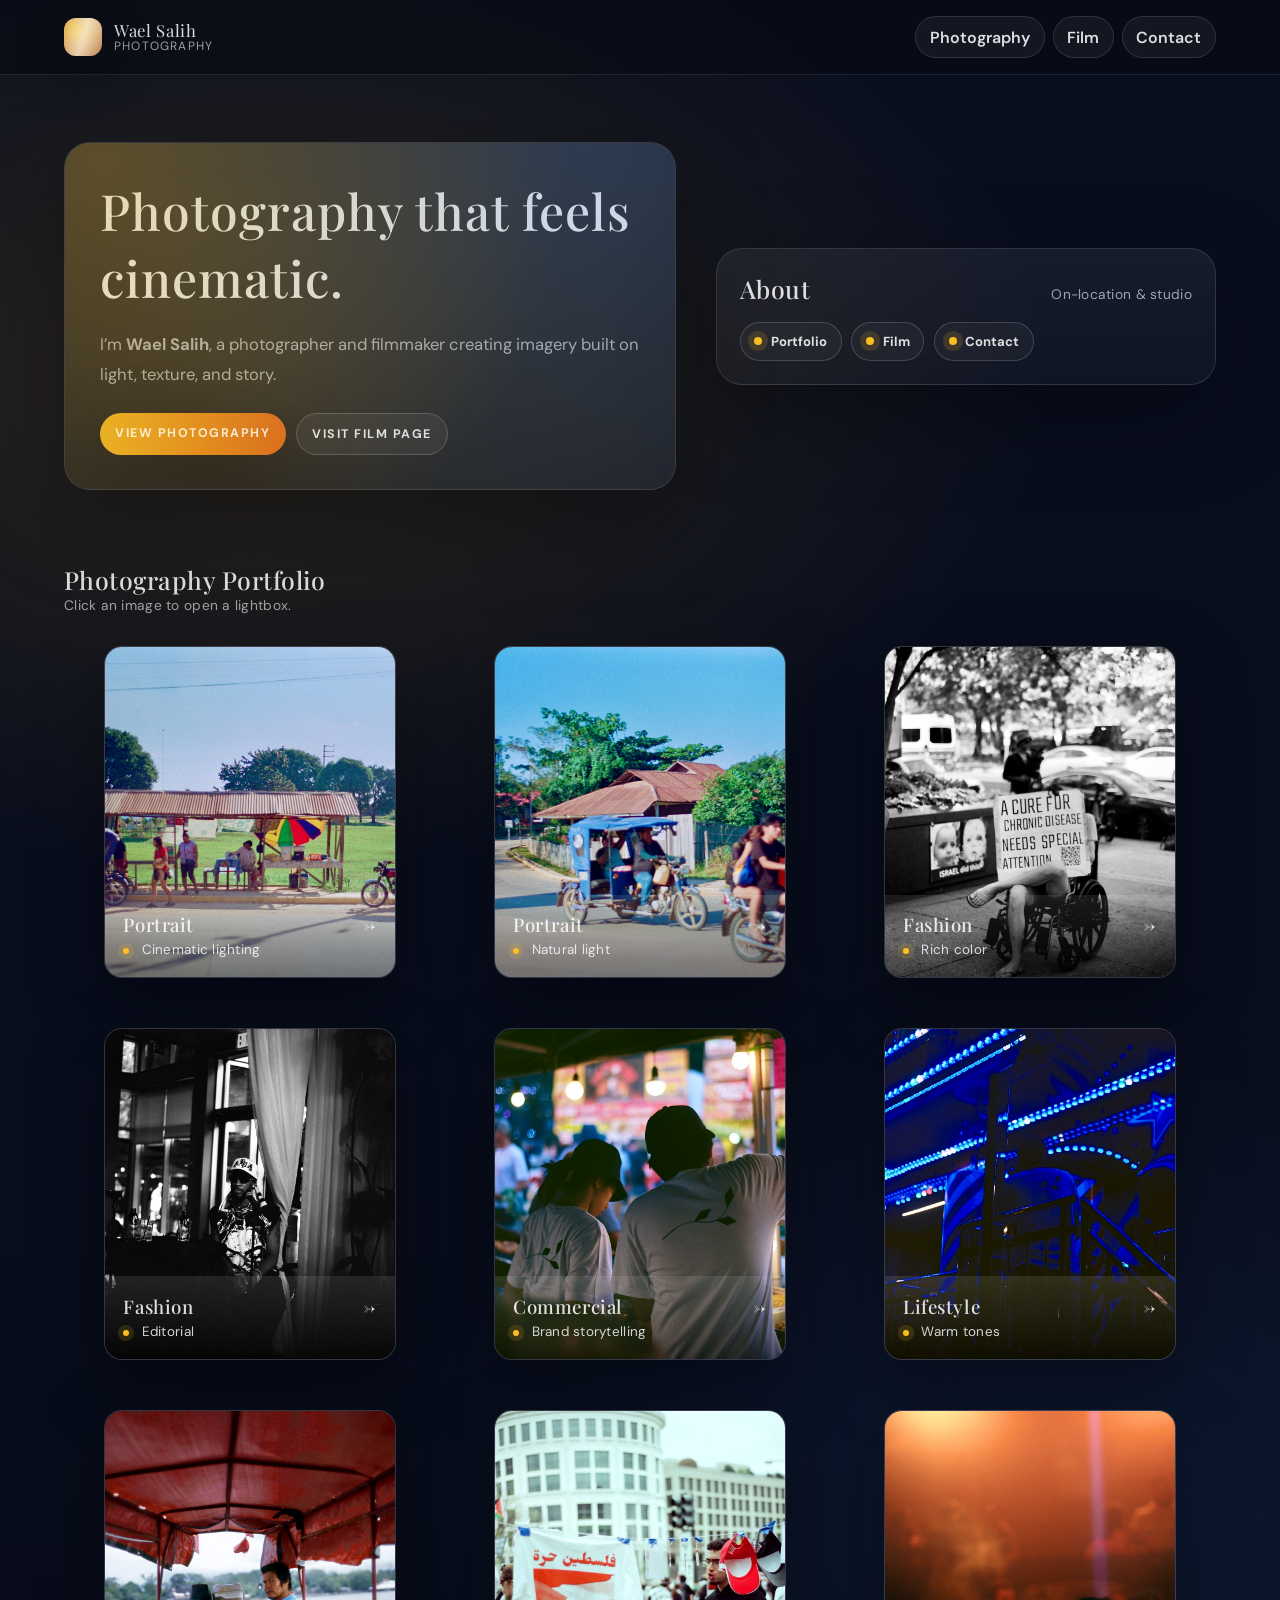
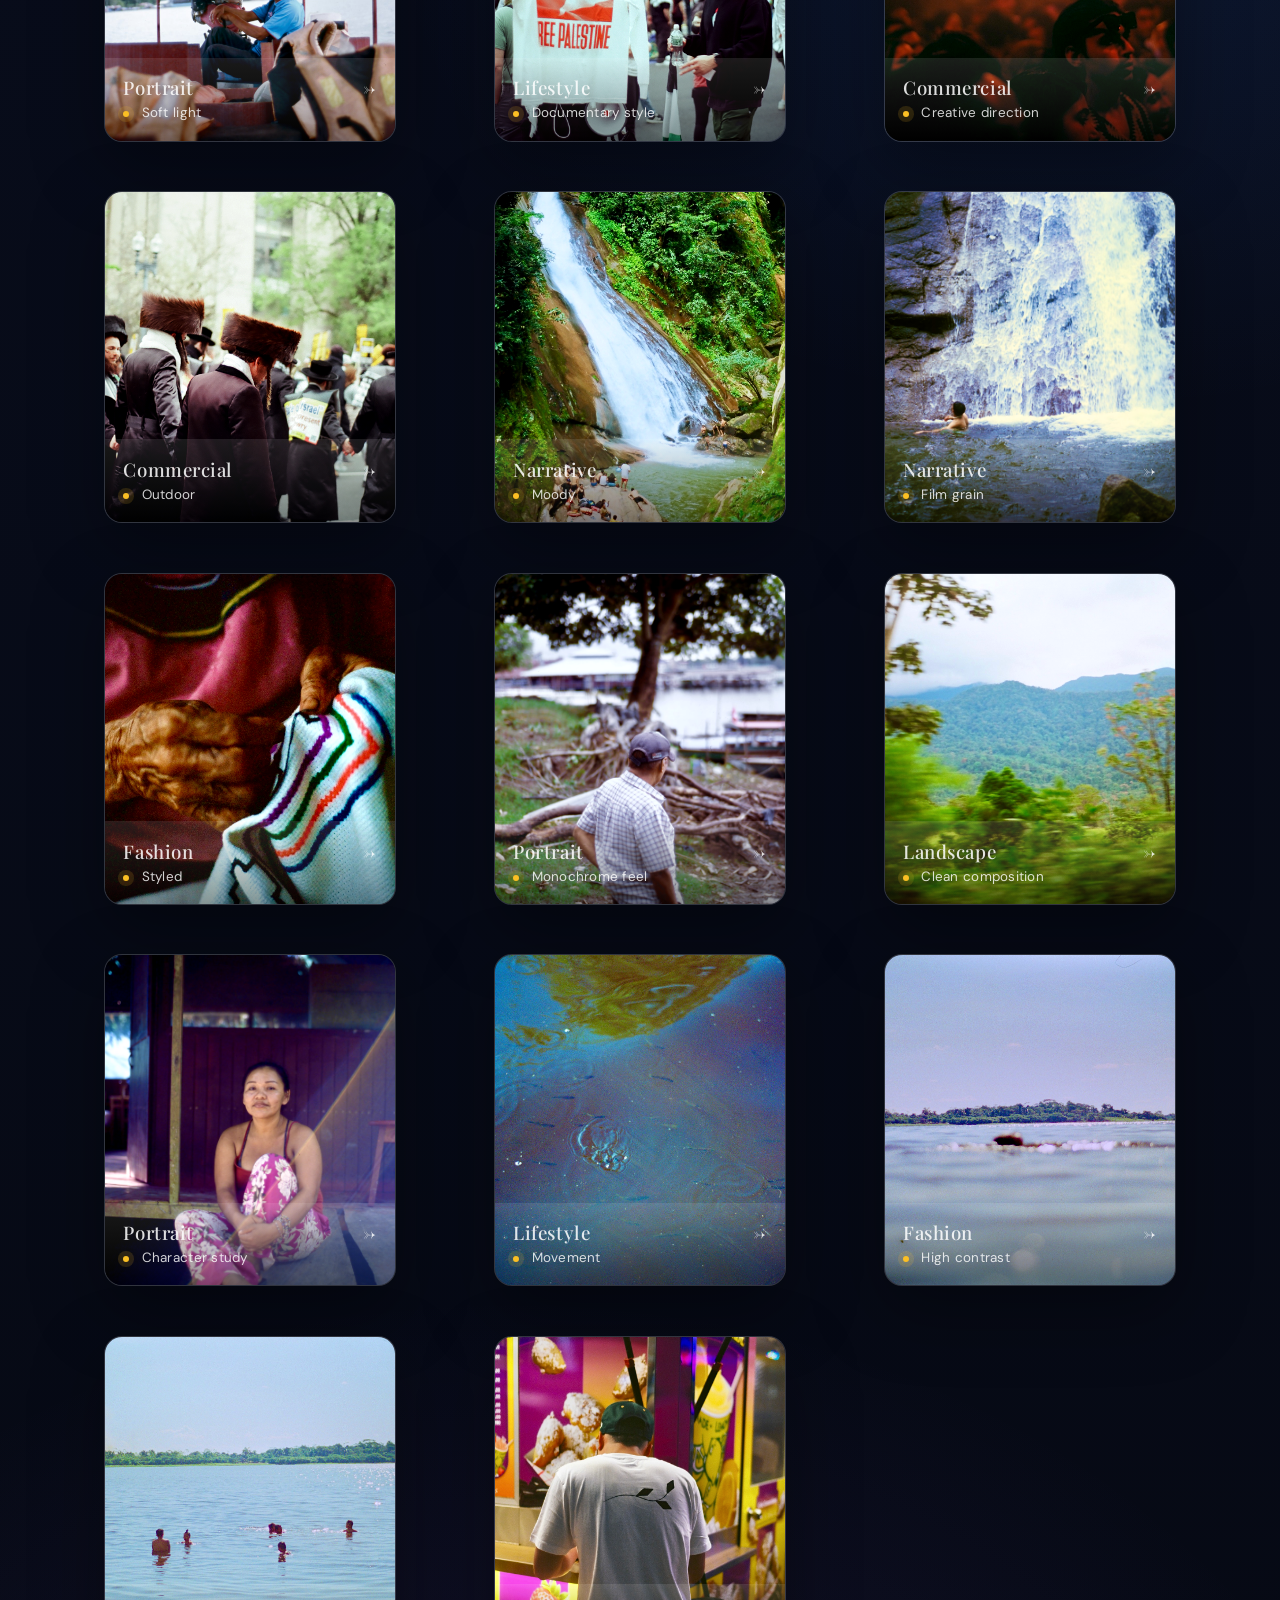
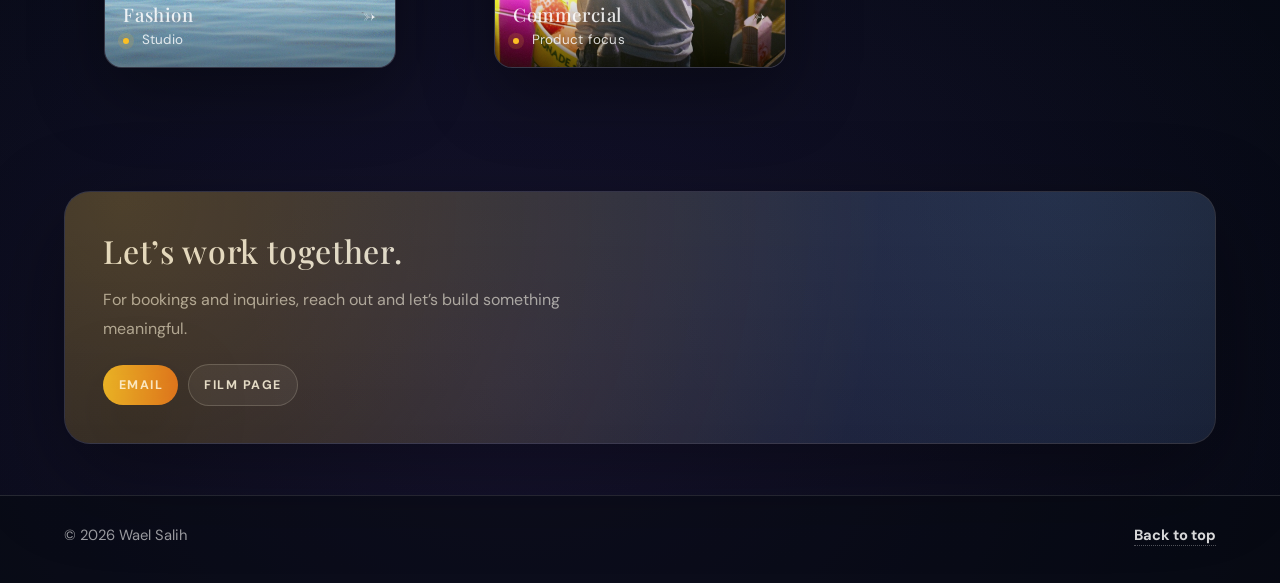
==== commit 247f2aa7: "Update index.html" ====
--- a/index.html
+++ b/index.html
@@ -4,35 +4,36 @@
   <meta charset="UTF-8" />
   <meta name="viewport" content="width=device-width, initial-scale=1.0" />
 
+  <title>Wael Salih | Photography</title>
+
   <meta http-equiv="Cache-Control" content="no-cache, no-store, must-revalidate" />
   <meta http-equiv="Pragma" content="no-cache" />
   <meta http-equiv="Expires" content="0" />
 
-  <title>Wael Salih | Photography & Film</title>
-
   <link rel="preconnect" href="https://fonts.googleapis.com" />
   <link rel="preconnect" href="https://fonts.gstatic.com" crossorigin />
   <link
-    href="https://fonts.googleapis.com/css2?family=Bebas+Neue&family=Montserrat:wght@300;400;500&display=swap"
+    href="https://fonts.googleapis.com/css2?family=DM+Sans:wght@400;500;700&family=Playfair+Display:wght@500&display=swap"
     rel="stylesheet"
   />
 
   <style>
-    *,
-    *::before,
-    *::after {
-      margin: 0;
-      padding: 0;
+    :root {
+      --bg: #070a12;
+      --panel: rgba(255, 255, 255, 0.06);
+      --panelBorder: rgba(255, 255, 255, 0.12);
+      --text: rgba(255, 255, 255, 0.86);
+      --muted: rgba(255, 255, 255, 0.60);
+      --accent: #fbbf24;
+      --shadow: rgba(0, 0, 0, 0.35);
+      --shadowStrong: rgba(0, 0, 0, 0.50);
+      --radius: 18px;
+      --radiusLarge: 26px;
+      --transition: 220ms ease;
+    }
+
+    * {
       box-sizing: border-box;
-    }
-
-    :root {
-      --bg: #0a0a0a;
-      --bg-secondary: #111111;
-      --text: #ffffff;
-      --text-muted: #888888;
-      --overlay: rgba(0, 0, 0, 0.6);
-      --transition: 0.4s cubic-bezier(0.25, 0.46, 0.45, 0.94);
     }
 
     html {
@@ -40,818 +41,931 @@
     }
 
     body {
-      font-family: "Montserrat", sans-serif;
-      background-color: var(--bg);
+      margin: 0;
+      font-family: "DM Sans", -apple-system, BlinkMacSystemFont, Segoe UI, Roboto, Arial, sans-serif;
       color: var(--text);
-      line-height: 1.6;
-      font-weight: 300;
+      background:
+        radial-gradient(800px 500px at 20% 10%, rgba(251, 191, 36, 0.14), transparent),
+        radial-gradient(700px 500px at 85% 40%, rgba(59, 130, 246, 0.10), transparent),
+        radial-gradient(900px 700px at 40% 95%, rgba(139, 92, 246, 0.12), transparent),
+        linear-gradient(180deg, #090e1f, #060913);
       overflow-x: hidden;
     }
 
-    a {
-      color: inherit;
-      text-decoration: none;
-    }
-
-    /* Navigation */
+    .container {
+      max-width: 1200px;
+      margin: 0 auto;
+      padding: 0 1.5rem;
+    }
+
+    /* NAV */
     .navbar {
-      position: fixed;
+      position: sticky;
       top: 0;
-      left: 0;
-      right: 0;
       z-index: 1000;
-      padding: 1.5rem 3rem;
-      display: flex;
-      justify-content: space-between;
-      align-items: center;
-      transition: background var(--transition), padding var(--transition);
-    }
-
-    .navbar.scrolled {
-      background: rgba(10, 10, 10, 0.95);
+      background: rgba(7, 10, 18, 0.55);
       backdrop-filter: blur(10px);
-      padding: 1rem 3rem;
-    }
-
-    .logo {
+      border-bottom: 1px solid rgba(255, 255, 255, 0.10);
+    }
+
+    .nav-inner {
       display: flex;
       align-items: center;
-      font-family: "Bebas Neue", sans-serif;
-      letter-spacing: 0.3em;
+      justify-content: space-between;
+      padding: 1rem 0;
+    }
+
+    .brand {
+      display: inline-flex;
+      align-items: center;
+      gap: 0.75rem;
+      text-decoration: none;
+      color: var(--text);
+    }
+
+    .mark {
+      width: 38px;
+      height: 38px;
+      border-radius: 12px;
+      box-shadow: 0 18px 50px rgba(0, 0, 0, 0.45);
+      background:
+        radial-gradient(circle at 30% 30%, rgba(251, 191, 36, 0.95), rgba(249, 115, 22, 0.60)),
+        radial-gradient(circle at 70% 20%, rgba(96, 165, 250, 0.85), rgba(96, 165, 250, 0.10));
+      position: relative;
+      overflow: hidden;
+    }
+
+    .mark::after {
+      content: "";
+      position: absolute;
+      inset: -30%;
+      background: linear-gradient(90deg, transparent, rgba(255, 255, 255, 0.65), transparent);
+      transform: rotate(18deg);
+    }
+
+    .brand > span {
+      display: inline-flex;
+      flex-direction: column;
+      line-height: 1.05;
+    }
+
+    .brand-title {
+      font-family: "Playfair Display", serif;
+      font-size: 1.05rem;
+      letter-spacing: 0.04em;
+    }
+
+    .brand-subtitle {
+      font-size: 0.75rem;
+      color: var(--muted);
+      letter-spacing: 0.1em;
       text-transform: uppercase;
-      font-size: 1.1rem;
     }
 
     .nav-links {
       display: flex;
+      gap: 0.5rem;
+      align-items: center;
+      flex-wrap: wrap;
+      justify-content: flex-end;
+    }
+
+    .nav-links a {
+      text-decoration: none;
+      color: var(--text);
+      font-weight: 600;
+      padding: 0.6rem 0.85rem;
+      border-radius: 999px;
+      border: 1px solid rgba(255, 255, 255, 0.12);
+      background: rgba(255, 255, 255, 0.05);
+      transition: transform var(--transition), background var(--transition);
+    }
+
+    .nav-links a:hover {
+      transform: translateY(-1px);
+      background: rgba(255, 255, 255, 0.08);
+    }
+
+    .nav-links a:focus-visible {
+      outline: 2px solid var(--accent);
+      outline-offset: 4px;
+    }
+
+    /* HERO */
+    .hero {
+      padding: 4.2rem 0 2rem;
+    }
+
+    .hero-grid {
+      display: grid;
+      grid-template-columns: 1.1fr 0.9fr;
       gap: 2.5rem;
-      list-style: none;
-    }
-
-    .nav-links a {
-      font-size: 0.75rem;
-      font-weight: 400;
-      letter-spacing: 0.2em;
-      text-transform: uppercase;
-      color: var(--text-muted);
-      transition: color var(--transition);
+      align-items: center;
+    }
+
+    .hero-card {
+      border-radius: var(--radiusLarge);
+      border: 1px solid rgba(255, 255, 255, 0.12);
+      background: linear-gradient(180deg, rgba(255, 255, 255, 0.06), rgba(255, 255, 255, 0.03));
+      box-shadow: 0 30px 90px rgba(0, 0, 0, 0.35);
+      padding: 2.1rem 2.2rem;
       position: relative;
-    }
-
-    .nav-links a::after {
+      overflow: hidden;
+    }
+
+    .hero-card::before {
       content: "";
       position: absolute;
-      bottom: -6px;
-      left: 0;
-      width: 0;
-      height: 1px;
-      background: var(--text);
-      transition: width var(--transition);
-    }
-
-    .nav-links a:hover,
-    .nav-links a.active {
+      inset: -40%;
+      background:
+        radial-gradient(circle at 25% 25%, rgba(251, 191, 36, 0.25), transparent 50%),
+        radial-gradient(circle at 70% 20%, rgba(96, 165, 250, 0.18), transparent 55%);
+      pointer-events: none;
+    }
+
+    .hero-card h1 {
+      font-family: "Playfair Display", serif;
+      font-weight: 500;
+      letter-spacing: 0.02em;
+      font-size: clamp(2.2rem, 3.9vw, 3.8rem);
+      margin: 0 0 1.2rem 0;
+    }
+
+    .hero-card p {
+      margin: 0;
+      font-size: 1.04rem;
+      line-height: 1.8;
+      color: var(--muted);
+    }
+
+    .hero-actions {
+      display: flex;
+      gap: 0.65rem;
+      flex-wrap: wrap;
+      margin-top: 1.45rem;
+    }
+
+    .btn {
+      text-decoration: none;
       color: var(--text);
-    }
-
-    .nav-links a:hover::after,
-    .nav-links a.active::after {
-      width: 100%;
-    }
-
-    /* Mobile Menu Toggle */
-    .menu-toggle {
-      display: none;
-      flex-direction: column;
-      gap: 5px;
+      padding: 0.75rem 0.95rem;
+      border-radius: 999px;
+      border: 1px solid rgba(255, 255, 255, 0.18);
+      background: rgba(255, 255, 255, 0.06);
+      font-weight: 700;
+      letter-spacing: 0.12em;
+      text-transform: uppercase;
+      font-size: 0.78rem;
+      transition: transform var(--transition), background var(--transition);
+    }
+
+    .btn:hover {
+      transform: translateY(-1px);
+      background: rgba(255, 255, 255, 0.10);
+    }
+
+    .btn-accent {
+      background: linear-gradient(90deg, rgba(251, 191, 36, 0.9), rgba(249, 115, 22, 0.85));
+      border: none;
+      box-shadow: 0 25px 70px rgba(0, 0, 0, 0.4);
+    }
+
+    .hero-aside {
+      border-radius: var(--radiusLarge);
+      border: 1px solid rgba(255, 255, 255, 0.12);
+      background: linear-gradient(180deg, rgba(255, 255, 255, 0.06), rgba(255, 255, 255, 0.03));
+      box-shadow: 0 30px 90px rgba(0, 0, 0, 0.35);
+      padding: 1.45rem;
+    }
+
+    .aside-head {
+      display: flex;
+      align-items: baseline;
+      justify-content: space-between;
+      gap: 1rem;
+      margin-bottom: 1.1rem;
+    }
+
+    .section-title {
+      margin: 0;
+      font-family: "Playfair Display", serif;
+      font-size: 1.55rem;
+      font-weight: 500;
+      letter-spacing: 0.02em;
+    }
+
+    .subtext {
+      margin: 0;
+      font-size: 0.86rem;
+      color: var(--muted);
+      letter-spacing: 0.02em;
+    }
+
+    .social {
+      display: flex;
+      gap: 0.6rem;
+      flex-wrap: wrap;
+    }
+
+    .pill {
+      display: inline-flex;
+      align-items: center;
+      gap: 0.55rem;
+      padding: 0.6rem 0.85rem;
+      border-radius: 999px;
+      border: 1px solid rgba(255, 255, 255, 0.16);
+      background: rgba(255, 255, 255, 0.04);
+      text-decoration: none;
+      color: var(--text);
+      font-weight: 700;
+      font-size: 0.82rem;
+      transition: transform var(--transition), background var(--transition);
+    }
+
+    .pill:hover {
+      transform: translateY(-1px);
+      background: rgba(255, 255, 255, 0.08);
+    }
+
+    .tiny-dot {
+      width: 8px;
+      height: 8px;
+      border-radius: 50%;
+      background: var(--accent);
+      box-shadow: 0 0 0 6px rgba(251, 191, 36, 0.14);
+    }
+
+    /* GALLERY */
+    .gallery {
+      padding: 2.6rem 0 3.5rem;
+    }
+
+    .gallery-head {
+      display: flex;
+      align-items: baseline;
+      justify-content: space-between;
+      gap: 1.5rem;
+      flex-wrap: wrap;
+      margin-bottom: 1rem;
+    }
+
+    .grid {
+      display: grid;
+      grid-template-columns: repeat(12, 1fr);
+      gap: 1.1rem;
+    }
+
+    .portfolio-item {
+      grid-column: span 4;
+      border-radius: var(--radius);
+      overflow: hidden;
+      border: 1px solid rgba(255, 255, 255, 0.14);
+      background: rgba(255, 255, 255, 0.04);
+      box-shadow: 0 24px 70px rgba(0, 0, 0, 0.35);
+      position: relative;
       cursor: pointer;
-      z-index: 1001;
-    }
-
-    .menu-toggle span {
-      width: 25px;
-      height: 1px;
-      background: var(--text);
-      transition: var(--transition);
-    }
-
-    /* Hero Section */
-    .hero {
-      height: 100vh;
-      display: flex;
-      flex-direction: column;
-      justify-content: center;
-      align-items: center;
-      text-align: center;
-      position: relative;
-      overflow: hidden;
-    }
-
-    .hero-bg {
-      position: absolute;
-      inset: 0;
-      overflow: hidden;
-    }
-
-    .hero-bg::after {
+      transition: transform var(--transition), box-shadow var(--transition);
+    }
+
+    .portfolio-item:hover {
+      transform: translateY(-3px);
+      box-shadow: 0 30px 90px rgba(0, 0, 0, 0.55);
+    }
+
+    .portfolio-item::before {
       content: "";
       position: absolute;
       inset: 0;
-      background: rgba(0, 0, 0, 0.5);
+      background:
+        radial-gradient(800px 300px at 20% 20%, rgba(251, 191, 36, 0.18), transparent),
+        linear-gradient(180deg, rgba(255, 255, 255, 0.07), rgba(0, 0, 0, 0.35));
+      opacity: 0;
+      transition: opacity var(--transition);
       z-index: 1;
     }
 
-    .hero-bg iframe {
+    .portfolio-item:hover::before {
+      opacity: 1;
+    }
+
+    .portfolio-item img {
+      display: block;
+      width: 100%;
+      height: 330px;
+      object-fit: cover;
+      filter: grayscale(0.06) contrast(1.05) saturate(0.98);
+      transform: scale(1.02);
+      transition: transform var(--transition), filter var(--transition);
+    }
+
+    .portfolio-item:hover img {
+      transform: scale(1.06);
+      filter: grayscale(0) contrast(1.08) saturate(1.12);
+    }
+
+    .portfolio-info {
       position: absolute;
-      top: 50%;
-      left: 50%;
-      width: 177.78vh;
-      height: 100vh;
-      min-width: 100%;
-      min-height: 56.25vw;
-      transform: translate(-50%, -50%);
-      pointer-events: none;
-    }
-
-    .hero-content {
-      position: relative;
+      left: 0;
+      right: 0;
+      bottom: 0;
+      padding: 1.1rem 1.15rem 1.2rem;
       z-index: 2;
-    }
-
-    .hero-logo {
-      font-family: "Bebas Neue", sans-serif;
-      font-size: clamp(2rem, 8vw, 5rem);
-      letter-spacing: 0.3em;
-      margin-bottom: 1.5rem;
-      opacity: 0;
-      animation: fadeUp 1s ease 0.3s forwards;
-    }
-
-    .hero-tagline {
-      font-size: 0.85rem;
-      font-weight: 300;
-      letter-spacing: 0.3em;
-      text-transform: uppercase;
-      color: var(--text);
-      opacity: 0;
-      animation: fadeUp 1s ease 0.6s forwards;
-    }
-
-    .hero-tagline span {
+      background: linear-gradient(180deg, rgba(255, 255, 255, 0.1), rgba(0, 0, 0, 0.42));
+    }
+
+    .portfolio-info h3 {
+      margin: 0;
+      display: flex;
+      align-items: center;
+      justify-content: space-between;
+      gap: 1rem;
+      font-family: "Playfair Display", serif;
+      font-weight: 500;
+      letter-spacing: 0.03em;
+    }
+
+    .portfolio-meta {
+      margin: 0.25rem 0 0 0;
+      color: rgba(255, 255, 255, 0.82);
+      font-size: 0.84rem;
+      letter-spacing: 0.02em;
+    }
+
+    .meta-dot {
+      width: 6px;
+      height: 6px;
+      border-radius: 50%;
+      background: var(--accent);
+      box-shadow: 0 0 0 5px rgba(251, 191, 36, 0.14);
       display: inline-block;
-      margin: 0 0.75rem;
-    }
-
-    .scroll-hint {
-      position: absolute;
-      bottom: 3rem;
-      left: 50%;
-      transform: translateX(-50%);
-      display: flex;
-      flex-direction: column;
-      align-items: center;
-      gap: 0.75rem;
-      opacity: 0;
-      animation: fadeUp 1s ease 0.9s forwards;
-    }
-
-    .scroll-hint span {
-      font-size: 0.65rem;
-      letter-spacing: 0.3em;
-      text-transform: uppercase;
-      color: var(--text-muted);
-    }
-
-    .scroll-line {
-      width: 1px;
-      height: 50px;
-      background: linear-gradient(to bottom, var(--text-muted), transparent);
-      animation: scrollPulse 2s ease-in-out infinite;
-    }
-
-    /* Section Styles */
-    section {
-      padding: 6rem 3rem;
-    }
-
-    .section-header {
-      text-align: center;
-      margin-bottom: 4rem;
-    }
-
-    .section-title {
-      font-family: "Bebas Neue", sans-serif;
-      font-size: 0.9rem;
-      letter-spacing: 0.5em;
-      text-transform: uppercase;
-      color: var(--text-muted);
-      margin-bottom: 1rem;
-    }
-
-    .section-line {
-      width: 40px;
-      height: 1px;
-      background: var(--text);
-      margin: 0 auto;
-    }
-
-    /* Portfolio Grid */
-    .portfolio-grid {
-      display: grid;
-      grid-template-columns: repeat(3, 1fr);
-      gap: 1.5rem;
-      max-width: 1400px;
-      margin: 0 auto;
-    }
-
-    .portfolio-item {
+      margin-right: 0.5rem;
+    }
+
+    /* CONTACT */
+    .contact {
+      padding: 3.2rem 0;
+    }
+
+    .contact-card {
+      border-radius: var(--radiusLarge);
+      border: 1px solid rgba(255, 255, 255, 0.12);
+      background: linear-gradient(180deg, rgba(255, 255, 255, 0.06), rgba(255, 255, 255, 0.03));
+      box-shadow: 0 30px 90px rgba(0, 0, 0, 0.35);
+      padding: 2.3rem 2.4rem;
       position: relative;
       overflow: hidden;
-      aspect-ratio: 4/3;
-      cursor: pointer;
-      background: var(--bg-secondary);
-    }
-
-    .portfolio-item.portrait {
-      aspect-ratio: 3/4;
-    }
-
-    .portfolio-item img {
-      width: 100%;
-      height: 100%;
-      object-fit: cover;
-      transition: transform 0.6s ease, filter 0.6s ease;
-      filter: grayscale(30%);
-    }
-
-    .portfolio-item:hover img {
-      transform: scale(1.08);
-      filter: grayscale(0%);
-    }
-
-    /* Videos Section */
-    #videos {
-      padding: 0;
-    }
-
-    .videos-header {
-      padding: 6rem 3rem 3rem;
-      text-align: center;
-    }
-
-    .video-section {
-      position: relative;
-      width: 100%;
-      height: 100vh;
-      overflow: hidden;
+    }
+
+    .contact-card::before {
+      content: "";
+      position: absolute;
+      inset: -40%;
+      background:
+        radial-gradient(circle at 25% 25%, rgba(251, 191, 36, 0.22), transparent 48%),
+        radial-gradient(circle at 70% 20%, rgba(96, 165, 250, 0.16), transparent 55%);
+      pointer-events: none;
+    }
+
+    .contact-card h2 {
+      margin: 0;
+      font-family: "Playfair Display", serif;
+      font-weight: 500;
+      letter-spacing: 0.02em;
+      font-size: 2rem;
+    }
+
+    .contact-card p {
+      margin: 0.8rem 0 0 0;
+      color: var(--muted);
+      line-height: 1.85;
+      max-width: 48ch;
+    }
+
+    .contact-meta {
+      margin-top: 1.1rem;
+      display: grid;
+      gap: 0.55rem;
+      color: var(--text);
+      font-weight: 700;
+      letter-spacing: 0.15em;
+      text-transform: uppercase;
+      font-size: 0.76rem;
+    }
+
+    .contact-meta span {
+      font-weight: 400;
+      letter-spacing: 0.02em;
+      text-transform: none;
+      color: var(--muted);
+      margin-top: 0.25rem;
+    }
+
+    .contact-actions {
+      margin-top: 1.25rem;
       display: flex;
       align-items: center;
-      justify-content: center;
-    }
-
-    .video-bg {
-      position: absolute;
-      inset: 0;
-      overflow: hidden;
-    }
-
-    .video-bg::after {
-      content: "";
-      position: absolute;
-      inset: 0;
-      background: rgba(0, 0, 0, 0.4);
-      z-index: 1;
-      pointer-events: none;
-    }
-
-    .video-bg iframe {
-      position: absolute;
-      top: 50%;
-      left: 50%;
-      transform: translate(-50%, -50%);
-      pointer-events: none;
-    }
-
-    .video-bg.wide iframe {
-      width: 177.78vh;
-      height: 100vh;
-      min-width: 100%;
-      min-height: 41.89vw;
-    }
-
-    .video-bg.portrait iframe {
-      width: 100vw;
-      height: 52.73vw;
-      min-width: 189.64vh;
-      min-height: 100vh;
-    }
-
-    .video-bg.square iframe {
-      width: 137vh;
-      height: 100vh;
-      min-width: 100%;
-      min-height: 72.99vw;
-    }
-
-    .video-info {
-      position: relative;
-      z-index: 2;
-      text-align: center;
-      padding: 2rem;
-      opacity: 0;
-      transform: translateY(30px);
-      transition: opacity 0.6s ease, transform 0.6s ease;
-    }
-
-    .video-section:hover .video-info,
-    .video-section.in-view .video-info {
-      opacity: 1;
-      transform: translateY(0);
-    }
-
-    .video-title {
-      font-family: "Bebas Neue", sans-serif;
-      font-size: clamp(2rem, 6vw, 4rem);
-      letter-spacing: 0.2em;
-      text-shadow: 0 2px 20px rgba(0,0,0,0.5);
-    }
-
-    /* Video Navigation Dots */
-    .video-nav {
-      position: fixed;
-      right: 3rem;
-      top: 50%;
-      transform: translateY(-50%);
-      z-index: 100;
-      display: none;
-      flex-direction: column;
+      gap: 0.6rem;
+      flex-wrap: wrap;
+    }
+
+    /* FOOTER */
+    .footer {
+      padding: 1.8rem 0 2.4rem;
+      border-top: 1px solid rgba(255, 255, 255, 0.12);
+      background: rgba(7, 10, 18, 0.55);
+    }
+
+    .footer-inner {
+      display: flex;
+      align-items: center;
+      justify-content: space-between;
       gap: 1rem;
-    }
-
-    .video-nav.visible {
-      display: flex;
-    }
-
-    .video-dot {
-      width: 10px;
-      height: 10px;
-      border: 1px solid var(--text-muted);
-      border-radius: 50%;
-      cursor: pointer;
-      transition: var(--transition);
-      background: transparent;
-    }
-
-    .video-dot.active {
-      background: var(--text);
-      border-color: var(--text);
-    }
-
-    .video-dot:hover {
-      border-color: var(--text);
-    }
-
-    /* Contact Section */
-    .contact-section {
-      text-align: center;
-      padding: 8rem 3rem;
-      background: var(--bg-secondary);
-    }
-
-    .contact-title {
-      font-family: "Bebas Neue", sans-serif;
-      font-size: clamp(2rem, 5vw, 3.5rem);
-      letter-spacing: 0.15em;
-      margin-bottom: 2rem;
-    }
-
-    .contact-btn {
-      display: inline-block;
-      padding: 1rem 3rem;
-      border: 1px solid var(--text);
-      font-size: 0.75rem;
-      font-weight: 400;
-      letter-spacing: 0.2em;
-      text-transform: uppercase;
-      transition: background var(--transition), color var(--transition);
-    }
-
-    .contact-btn:hover {
-      background: var(--text);
-      color: var(--bg);
-    }
-
-    /* Footer */
-    footer {
-      padding: 3rem;
-      text-align: center;
-      border-top: 1px solid rgba(255, 255, 255, 0.1);
-    }
-
-    .social-links {
-      display: flex;
-      justify-content: center;
-      gap: 2rem;
-      margin-bottom: 2rem;
-    }
-
-    .social-links a {
-      font-size: 0.75rem;
-      letter-spacing: 0.15em;
-      text-transform: uppercase;
-      color: var(--text-muted);
-      transition: color var(--transition);
-    }
-
-    .social-links a:hover {
+      flex-wrap: wrap;
+      color: var(--muted);
+      font-size: 0.92rem;
+    }
+
+    .footer-inner a {
       color: var(--text);
-    }
-
-    .copyright {
-      font-size: 0.7rem;
-      color: var(--text-muted);
-      letter-spacing: 0.1em;
-    }
-
-    /* Lightbox */
+      text-decoration: none;
+      font-weight: 700;
+      border-bottom: 1px dotted rgba(255, 255, 255, 0.3);
+    }
+
+    /* LIGHTBOX */
     .lightbox {
       position: fixed;
       inset: 0;
-      background: rgba(0, 0, 0, 0.95);
+      background: rgba(7, 10, 18, 0.78);
+      backdrop-filter: blur(10px);
       z-index: 2000;
-      display: flex;
+      display: none;
       align-items: center;
       justify-content: center;
-      opacity: 0;
-      visibility: hidden;
-      transition: opacity var(--transition), visibility var(--transition);
-    }
-
-    .lightbox.active {
-      opacity: 1;
-      visibility: visible;
+      padding: 1.5rem;
+    }
+
+    .lightbox.open {
+      display: flex;
     }
 
     .lightbox img {
-      max-width: 90%;
-      max-height: 90vh;
+      width: min(1100px, 100%);
+      height: min(80vh, 820px);
       object-fit: contain;
-      transform: scale(0.9);
-      transition: transform var(--transition);
-    }
-
-    .lightbox.active img {
-      transform: scale(1);
+      border-radius: var(--radiusLarge);
+      box-shadow: 0 45px 120px rgba(0, 0, 0, 0.65);
+      border: 1px solid rgba(255, 255, 255, 0.25);
+      background: rgba(0, 0, 0, 0.25);
     }
 
     .lightbox-close {
       position: absolute;
-      top: 2rem;
-      right: 2rem;
-      background: none;
-      border: none;
+      top: 1rem;
+      right: 1rem;
+      padding: 0.55rem 0.95rem;
+      border-radius: 999px;
+      border: 1px solid rgba(255, 255, 255, 0.25);
+      background: rgba(255, 255, 255, 0.15);
       color: var(--text);
-      font-size: 1.5rem;
+      font-weight: 800;
+      letter-spacing: 0.12em;
       cursor: pointer;
-      opacity: 0.6;
-      transition: opacity var(--transition);
-      font-family: "Montserrat", sans-serif;
-      font-weight: 300;
-      letter-spacing: 0.2em;
+      transition: background var(--transition);
     }
 
     .lightbox-close:hover {
-      opacity: 1;
-    }
-
-    /* Animations */
-    @keyframes fadeUp {
-      from {
-        opacity: 0;
-        transform: translateY(40px);
+      background: rgba(255, 255, 255, 0.25);
+    }
+
+    /* RESPONSIVE */
+    @media (max-width: 980px) {
+      .hero-grid {
+        grid-template-columns: 1fr;
       }
-      to {
-        opacity: 1;
-        transform: translateY(0);
+
+      .hero-aside {
+        order: -1;
       }
     }
 
-    @keyframes scrollPulse {
-      0%,
-      100% {
-        opacity: 0.4;
+    @media (max-width: 860px) {
+      .portfolio-item {
+        grid-column: span 6;
       }
-      50% {
-        opacity: 1;
+
+      .portfolio-item img {
+        height: 310px;
       }
     }
 
-    /* Scroll Reveal */
-    .reveal {
-      opacity: 0;
-      transform: translateY(40px);
-      transition: opacity 0.8s ease, transform 0.8s ease;
-    }
-
-    .reveal.visible {
-      opacity: 1;
-      transform: translateY(0);
-    }
-
-    /* Responsive */
-    @media (max-width: 1024px) {
-      .portfolio-grid {
-        grid-template-columns: repeat(2, 1fr);
+    @media (max-width: 580px) {
+      .portfolio-item {
+        grid-column: span 12;
       }
 
-      section {
-        padding: 4rem 2rem;
+      .portfolio-item img {
+        height: 280px;
       }
-    }
-
-    @media (max-width: 768px) {
-      .navbar {
-        padding: 1.25rem 1.5rem;
+
+      .nav-inner {
+        flex-direction: column;
+        align-items: flex-start;
       }
 
       .nav-links {
-        position: fixed;
-        top: 0;
-        left: 0;
-        right: 0;
-        bottom: 0;
-        background: var(--bg);
-        flex-direction: column;
-        justify-content: center;
-        align-items: center;
-        gap: 2rem;
-        opacity: 0;
-        visibility: hidden;
-        transition: opacity var(--transition), visibility var(--transition);
+        justify-content: flex-start;
       }
 
-      .nav-links.active {
-        opacity: 1;
-        visibility: visible;
-      }
-
-      .nav-links a {
-        font-size: 1rem;
-      }
-
-      .menu-toggle {
-        display: flex;
-      }
-
-      .menu-toggle.active span:nth-child(1) {
-        transform: rotate(45deg) translate(4px, 4px);
-      }
-
-      .menu-toggle.active span:nth-child(2) {
-        opacity: 0;
-      }
-
-      .menu-toggle.active span:nth-child(3) {
-        transform: rotate(-45deg) translate(4px, -4px);
-      }
-
-      .portfolio-grid {
-        grid-template-columns: 1fr;
-        gap: 1rem;
-      }
-
-      .video-nav {
-        right: 1rem;
-      }
-
-      .video-title {
-        letter-spacing: 0.1em;
+      .hero-card,
+      .hero-aside,
+      .contact-card {
+        padding: 1.6rem;
       }
     }
   </style>
 </head>
 
 <body>
-  <!-- Navigation -->
-  <nav class="navbar">
-    <a href="#home" class="logo">Wael Salih</a>
-
-    <ul class="nav-links">
-      <li><a href="#home" class="active">Home</a></li>
-      <li><a href="#photography">Photography</a></li>
-      <li><a href="#videos">Videos</a></li>
-      <li><a href="#contact">Contact</a></li>
-    </ul>
-
-    <div class="menu-toggle" aria-label="Toggle navigation" role="button" tabindex="0">
-      <span></span>
-      <span></span>
-      <span></span>
-    </div>
-  </nav>
-
-  <!-- Video Navigation Dots -->
-  <div class="video-nav" id="videoNav">
-    <button class="video-dot" data-index="0" aria-label="Video 1"></button>
-    <button class="video-dot" data-index="1" aria-label="Video 2"></button>
-    <button class="video-dot" data-index="2" aria-label="Video 3"></button>
-    <button class="video-dot" data-index="3" aria-label="Video 4"></button>
-    <button class="video-dot" data-index="4" aria-label="Video 5"></button>
-    <button class="video-dot" data-index="5" aria-label="Video 6"></button>
-    <button class="video-dot" data-index="6" aria-label="Video 7"></button>
-    <button class="video-dot" data-index="7" aria-label="Video 8"></button>
-  </div>
-
-  <!-- Hero Section -->
-  <section class="hero" id="home">
-    <div class="hero-bg">
-      <iframe
-        src="https://player.vimeo.com/video/898002243?autoplay=1&loop=1&muted=1&background=1&quality=1080p"
-        frameborder="0"
-        allow="autoplay; fullscreen"
-        title="Background Video"
-      ></iframe>
-    </div>
-
-    <div class="hero-content">
-      <h1 class="hero-logo">Wael Salih</h1>
-      <p class="hero-tagline">Photographer <span>·</span> Videographer <span>·</span> Editor</p>
-    </div>
-
-    <div class="scroll-hint">
-      <span>Scroll</span>
-      <div class="scroll-line"></div>
-    </div>
-  </section>
-
-  <!-- Photography Section -->
-  <section id="photography">
-    <div class="section-header reveal">
-      <h2 class="section-title">Selected Works</h2>
-      <div class="section-line"></div>
-    </div>
-
-    <div class="portfolio-grid">
-      <div class="portfolio-item portrait reveal">
-        <img src="images/6.jpg" alt="Portrait - Peru" loading="lazy" />
-      </div>
-      <div class="portfolio-item portrait reveal">
-        <img src="images/2.jpg" alt="River Scene - Peru" loading="lazy" />
-      </div>
-      <div class="portfolio-item reveal">
-        <img src="images/12.jpg" alt="River Boat - Peru" loading="lazy" />
-      </div>
-      <div class="portfolio-item reveal">
-        <img src="images/10.JPG" alt="Street Market - Peru" loading="lazy" />
-      </div>
-      <div class="portfolio-item reveal">
-        <img src="images/11.JPG" alt="Street Scene - Peru" loading="lazy" />
-      </div>
-      <div class="portfolio-item reveal">
-        <img src="images/7.JPG" alt="Abstract Water - Peru" loading="lazy" />
-      </div>
-      <div class="portfolio-item reveal">
-        <img src="images/8.JPG" alt="Lake Swimming - Peru" loading="lazy" />
-      </div>
-      <div class="portfolio-item reveal">
-        <img src="images/9.JPG" alt="Swimming - Peru" loading="lazy" />
-      </div>
-      <div class="portfolio-item reveal">
-        <img src="images/26.JPG" alt="Mountains - Peru" loading="lazy" />
-      </div>
-      <div class="portfolio-item portrait reveal">
-        <img src="images/16.JPG" alt="Waterfall - Peru" loading="lazy" />
-      </div>
-      <div class="portfolio-item reveal">
-        <img src="images/19.JPG" alt="Textile Hands - Peru" loading="lazy" />
-      </div>
-      <div class="portfolio-item portrait reveal">
-        <img src="images/17.jpeg" alt="Waterfall Swim - Peru" loading="lazy" />
-      </div>
-      <div class="portfolio-item reveal">
-        <img src="images/13.jpg" alt="Street Documentary - DC" loading="lazy" />
-      </div>
-      <div class="portfolio-item reveal">
-        <img src="images/14.jpg" alt="Street Documentary - DC" loading="lazy" />
-      </div>
-      <div class="portfolio-item portrait reveal">
-        <img src="images/11680010.jpg" alt="Street Documentary" loading="lazy" />
-      </div>
-      <div class="portfolio-item reveal">
-        <img src="images/13180044.jpg" alt="Concert" loading="lazy" />
-      </div>
-      <div class="portfolio-item portrait reveal">
-        <img src="images/IMG_6212.jpg" alt="Night Scene" loading="lazy" />
-      </div>
-      <div class="portfolio-item portrait reveal">
-        <img src="images/11680022.jpg" alt="Night Market" loading="lazy" />
-      </div>
-      <div class="portfolio-item portrait reveal">
-        <img src="images/11680016.jpg" alt="Portrait" loading="lazy" />
-      </div>
-      <div class="portfolio-item portrait reveal">
-        <img src="images/11680032.jpg" alt="Neon Lights" loading="lazy" />
+  <div class="navbar">
+    <div class="container">
+      <div class="nav-inner">
+        <a class="brand" href="#top">
+          <div class="mark" aria-hidden="true"></div>
+          <span>
+            <span class="brand-title">Wael Salih</span>
+            <span class="brand-subtitle">Photography</span>
+          </span>
+        </a>
+
+        <div class="nav-links">
+          <a href="#photography">Photography</a>
+          <a href="videos.html">Film</a>
+          <a href="#contact">Contact</a>
+        </div>
       </div>
     </div>
-  </section>
-
-  <!-- Videos Section -->
-  <section id="videos">
-    <div class="videos-header">
-      <div class="section-header reveal">
-        <h2 class="section-title">Film Work</h2>
-        <div class="section-line"></div>
+  </div>
+
+  <main id="top">
+    <section class="hero">
+      <div class="container">
+        <div class="hero-grid">
+          <div class="hero-card">
+            <h1>Photography that feels cinematic.</h1>
+            <p>
+              I’m <strong>Wael Salih</strong>, a photographer and filmmaker creating imagery built on light, texture,
+              and story.
+            </p>
+
+            <div class="hero-actions" aria-label="Primary actions">
+              <a class="btn btn-accent" href="#photography">View Photography</a>
+              <a class="btn" href="videos.html">Visit Film Page</a>
+            </div>
+          </div>
+
+          <aside class="hero-aside" aria-label="Quick details">
+            <div class="aside-head">
+              <h2 class="section-title">About</h2>
+              <p class="subtext">On-location & studio</p>
+            </div>
+
+            <div class="social">
+              <a class="pill" href="#photography">
+                <span class="tiny-dot"></span>
+                Portfolio
+              </a>
+              <a class="pill" href="videos.html">
+                <span class="tiny-dot"></span>
+                Film
+              </a>
+              <a class="pill" href="#contact">
+                <span class="tiny-dot"></span>
+                Contact
+              </a>
+            </div>
+          </aside>
+        </div>
+      </div>
+    </section>
+
+    <section class="gallery" id="photography">
+      <div class="container">
+        <div class="gallery-head">
+          <div>
+            <h2 class="section-title">Photography Portfolio</h2>
+            <p class="subtext">Click an image to open a lightbox.</p>
+          </div>
+        </div>
+
+        <div class="grid" role="list" aria-label="Photo grid">
+          <figure class="portfolio-item" role="listitem" aria-label="Photo item" data-img="10.JPG">
+            <img src="10.JPG" alt="Photography sample" />
+            <figcaption class="portfolio-info">
+              <h3>
+                Portrait
+                <span aria-hidden="true">→</span>
+              </h3>
+              <div class="portfolio-meta">
+                <span class="meta-dot" aria-hidden="true"></span>
+                Cinematic lighting
+              </div>
+            </figcaption>
+          </figure>
+
+          <figure class="portfolio-item" role="listitem" aria-label="Photo item" data-img="11.JPG">
+            <img src="11.JPG" alt="Photography sample" />
+            <figcaption class="portfolio-info">
+              <h3>
+                Portrait
+                <span aria-hidden="true">→</span>
+              </h3>
+              <div class="portfolio-meta">
+                <span class="meta-dot" aria-hidden="true"></span>
+                Natural light
+              </div>
+            </figcaption>
+          </figure>
+
+          <figure class="portfolio-item" role="listitem" aria-label="Photo item" data-img="11680010.jpg">
+            <img src="11680010.jpg" alt="Photography sample" />
+            <figcaption class="portfolio-info">
+              <h3>
+                Fashion
+                <span aria-hidden="true">→</span>
+              </h3>
+              <div class="portfolio-meta">
+                <span class="meta-dot" aria-hidden="true"></span>
+                Rich color
+              </div>
+            </figcaption>
+          </figure>
+
+          <figure class="portfolio-item" role="listitem" aria-label="Photo item" data-img="11680016.jpg">
+            <img src="11680016.jpg" alt="Photography sample" />
+            <figcaption class="portfolio-info">
+              <h3>
+                Fashion
+                <span aria-hidden="true">→</span>
+              </h3>
+              <div class="portfolio-meta">
+                <span class="meta-dot" aria-hidden="true"></span>
+                Editorial
+              </div>
+            </figcaption>
+          </figure>
+
+          <figure class="portfolio-item" role="listitem" aria-label="Photo item" data-img="11680022.jpg">
+            <img src="11680022.jpg" alt="Photography sample" />
+            <figcaption class="portfolio-info">
+              <h3>
+                Commercial
+                <span aria-hidden="true">→</span>
+              </h3>
+              <div class="portfolio-meta">
+                <span class="meta-dot" aria-hidden="true"></span>
+                Brand storytelling
+              </div>
+            </figcaption>
+          </figure>
+
+          <figure class="portfolio-item" role="listitem" aria-label="Photo item" data-img="11680032.jpg">
+            <img src="11680032.jpg" alt="Photography sample" />
+            <figcaption class="portfolio-info">
+              <h3>
+                Lifestyle
+                <span aria-hidden="true">→</span>
+              </h3>
+              <div class="portfolio-meta">
+                <span class="meta-dot" aria-hidden="true"></span>
+                Warm tones
+              </div>
+            </figcaption>
+          </figure>
+
+          <figure class="portfolio-item" role="listitem" aria-label="Photo item" data-img="12.jpg">
+            <img src="12.jpg" alt="Photography sample" />
+            <figcaption class="portfolio-info">
+              <h3>
+                Portrait
+                <span aria-hidden="true">→</span>
+              </h3>
+              <div class="portfolio-meta">
+                <span class="meta-dot" aria-hidden="true"></span>
+                Soft light
+              </div>
+            </figcaption>
+          </figure>
+
+          <figure class="portfolio-item" role="listitem" aria-label="Photo item" data-img="13.jpg">
+            <img src="13.jpg" alt="Photography sample" />
+            <figcaption class="portfolio-info">
+              <h3>
+                Lifestyle
+                <span aria-hidden="true">→</span>
+              </h3>
+              <div class="portfolio-meta">
+                <span class="meta-dot" aria-hidden="true"></span>
+                Documentary style
+              </div>
+            </figcaption>
+          </figure>
+
+          <figure class="portfolio-item" role="listitem" aria-label="Photo item" data-img="13180044.jpg">
+            <img src="13180044.jpg" alt="Photography sample" />
+            <figcaption class="portfolio-info">
+              <h3>
+                Commercial
+                <span aria-hidden="true">→</span>
+              </h3>
+              <div class="portfolio-meta">
+                <span class="meta-dot" aria-hidden="true"></span>
+                Creative direction
+              </div>
+            </figcaption>
+          </figure>
+
+          <figure class="portfolio-item" role="listitem" aria-label="Photo item" data-img="14.jpg">
+            <img src="14.jpg" alt="Photography sample" />
+            <figcaption class="portfolio-info">
+              <h3>
+                Commercial
+                <span aria-hidden="true">→</span>
+              </h3>
+              <div class="portfolio-meta">
+                <span class="meta-dot" aria-hidden="true"></span>
+                Outdoor
+              </div>
+            </figcaption>
+          </figure>
+
+          <figure class="portfolio-item" role="listitem" aria-label="Photo item" data-img="16.JPG">
+            <img src="16.JPG" alt="Photography sample" />
+            <figcaption class="portfolio-info">
+              <h3>
+                Narrative
+                <span aria-hidden="true">→</span>
+              </h3>
+              <div class="portfolio-meta">
+                <span class="meta-dot" aria-hidden="true"></span>
+                Moody
+              </div>
+            </figcaption>
+          </figure>
+
+          <figure class="portfolio-item" role="listitem" aria-label="Photo item" data-img="17.jpeg">
+            <img src="17.jpeg" alt="Photography sample" />
+            <figcaption class="portfolio-info">
+              <h3>
+                Narrative
+                <span aria-hidden="true">→</span>
+              </h3>
+              <div class="portfolio-meta">
+                <span class="meta-dot" aria-hidden="true"></span>
+                Film grain
+              </div>
+            </figcaption>
+          </figure>
+
+          <figure class="portfolio-item" role="listitem" aria-label="Photo item" data-img="19.JPG">
+            <img src="19.JPG" alt="Photography sample" />
+            <figcaption class="portfolio-info">
+              <h3>
+                Fashion
+                <span aria-hidden="true">→</span>
+              </h3>
+              <div class="portfolio-meta">
+                <span class="meta-dot" aria-hidden="true"></span>
+                Styled
+              </div>
+            </figcaption>
+          </figure>
+
+          <figure class="portfolio-item" role="listitem" aria-label="Photo item" data-img="2.jpg">
+            <img src="2.jpg" alt="Photography sample" />
+            <figcaption class="portfolio-info">
+              <h3>
+                Portrait
+                <span aria-hidden="true">→</span>
+              </h3>
+              <div class="portfolio-meta">
+                <span class="meta-dot" aria-hidden="true"></span>
+                Monochrome feel
+              </div>
+            </figcaption>
+          </figure>
+
+          <figure class="portfolio-item" role="listitem" aria-label="Photo item" data-img="26.JPG">
+            <img src="26.JPG" alt="Photography sample" />
+            <figcaption class="portfolio-info">
+              <h3>
+                Landscape
+                <span aria-hidden="true">→</span>
+              </h3>
+              <div class="portfolio-meta">
+                <span class="meta-dot" aria-hidden="true"></span>
+                Clean composition
+              </div>
+            </figcaption>
+          </figure>
+
+          <figure class="portfolio-item" role="listitem" aria-label="Photo item" data-img="6.jpg">
+            <img src="6.jpg" alt="Photography sample" />
+            <figcaption class="portfolio-info">
+              <h3>
+                Portrait
+                <span aria-hidden="true">→</span>
+              </h3>
+              <div class="portfolio-meta">
+                <span class="meta-dot" aria-hidden="true"></span>
+                Character study
+              </div>
+            </figcaption>
+          </figure>
+
+          <figure class="portfolio-item" role="listitem" aria-label="Photo item" data-img="7.JPG">
+            <img src="7.JPG" alt="Photography sample" />
+            <figcaption class="portfolio-info">
+              <h3>
+                Lifestyle
+                <span aria-hidden="true">→</span>
+              </h3>
+              <div class="portfolio-meta">
+                <span class="meta-dot" aria-hidden="true"></span>
+                Movement
+              </div>
+            </figcaption>
+          </figure>
+
+          <figure class="portfolio-item" role="listitem" aria-label="Photo item" data-img="8.JPG">
+            <img src="8.JPG" alt="Photography sample" />
+            <figcaption class="portfolio-info">
+              <h3>
+                Fashion
+                <span aria-hidden="true">→</span>
+              </h3>
+              <div class="portfolio-meta">
+                <span class="meta-dot" aria-hidden="true"></span>
+                High contrast
+              </div>
+            </figcaption>
+          </figure>
+
+          <figure class="portfolio-item" role="listitem" aria-label="Photo item" data-img="9.JPG">
+            <img src="9.JPG" alt="Photography sample" />
+            <figcaption class="portfolio-info">
+              <h3>
+                Fashion
+                <span aria-hidden="true">→</span>
+              </h3>
+              <div class="portfolio-meta">
+                <span class="meta-dot" aria-hidden="true"></span>
+                Studio
+              </div>
+            </figcaption>
+          </figure>
+
+          <figure class="portfolio-item" role="listitem" aria-label="Photo item" data-img="IMG_6212.jpg">
+            <img src="IMG_6212.jpg" alt="Photography sample" />
+            <figcaption class="portfolio-info">
+              <h3>
+                Commercial
+                <span aria-hidden="true">→</span>
+              </h3>
+              <div class="portfolio-meta">
+                <span class="meta-dot" aria-hidden="true"></span>
+                Product focus
+              </div>
+            </figcaption>
+          </figure>
+        </div>
+      </div>
+    </section>
+
+    <section class="contact" id="contact">
+      <div class="container">
+        <div class="contact-card">
+          <h2>Let’s work together.</h2>
+          <p>
+            For bookings and inquiries, reach out and let’s build something meaningful.
+          </p>
+
+          <div class="contact-actions">
+            <a class="btn btn-accent" href="#">Email</a>
+            <a class="btn" href="videos.html">Film Page</a>
+          </div>
+        </div>
+      </div>
+    </section>
+  </main>
+
+  <footer class="footer" aria-label="Footer">
+    <div class="container">
+      <div class="footer-inner">
+        <div>© 2026 Wael Salih</div>
+        <div><a href="#top">Back to top</a></div>
       </div>
     </div>
-
-    <div class="video-section" data-video-index="0">
-      <div class="video-bg wide">
-        <iframe src="https://player.vimeo.com/video/1117972398?badge=0&autopause=0&player_id=0&app_id=58479&autoplay=1&muted=1&loop=1&background=1" frameborder="0" allow="autoplay; fullscreen; picture-in-picture" referrerpolicy="strict-origin-when-cross-origin" title="BSTLAND"></iframe>
-      </div>
-      <div class="video-info">
-        <h2 class="video-title">BSTLAND</h2>
-      </div>
-    </div>
-
-    <div class="video-section" data-video-index="1">
-      <div class="video-bg wide">
-        <iframe src="https://player.vimeo.com/video/924467659?badge=0&autopause=0&player_id=0&app_id=58479&autoplay=1&muted=1&loop=1&background=1" frameborder="0" allow="autoplay; fullscreen; picture-in-picture" referrerpolicy="strict-origin-when-cross-origin" title="Soiree"></iframe>
-      </div>
-      <div class="video-info">
-        <h2 class="video-title">Soiree</h2>
-      </div>
-    </div>
-
-    <div class="video-section" data-video-index="2">
-      <div class="video-bg wide">
-        <iframe src="https://player.vimeo.com/video/1174122753?badge=0&autopause=0&player_id=0&app_id=58479&autoplay=1&muted=1&loop=1&background=1" frameborder="0" allow="autoplay; fullscreen; picture-in-picture" referrerpolicy="strict-origin-when-cross-origin" title="Rave 03"></iframe>
-      </div>
-      <div class="video-info">
-        <h2 class="video-title">Rave 03</h2>
-      </div>
-    </div>
-
-    <div class="video-section" data-video-index="3">
-      <div class="video-bg wide">
-        <iframe src="https://player.vimeo.com/video/1041163275?badge=0&autopause=0&player_id=0&app_id=58479&autoplay=1&muted=1&loop=1&background=1" frameborder="0" allow="autoplay; fullscreen; picture-in-picture" referrerpolicy="strict-origin-when-cross-origin" title="Origin"></iframe>
-      </div>
-      <div class="video-info">
-        <h2 class="video-title">Origin</h2>
-      </div>
-    </div>
-
-    <div class="video-section" data-video-index="4">
-      <div class="video-bg portrait">
-        <iframe src="https://player.vimeo.com/video/984471494?badge=0&autopause=0&player_id=0&app_id=58479&autoplay=1&muted=1&loop=1&background=1" frameborder="0" allow="autoplay; fullscreen; picture-in-picture" referrerpolicy="strict-origin-when-cross-origin" title="Lydia Thomas"></iframe>
-      </div>
-      <div class="video-info">
-        <h2 class="video-title">Lydia Thomas</h2>
-      </div>
-    </div>
-
-    <div class="video-section" data-video-index="5">
-      <div class="video-bg portrait">
-        <iframe src="https://player.vimeo.com/video/906706546?badge=0&autopause=0&player_id=0&app_id=58479&autoplay=1&muted=1&loop=1&background=1" frameborder="0" allow="autoplay; fullscreen; picture-in-picture" referrerpolicy="strict-origin-when-cross-origin" title="Icaros"></iframe>
-      </div>
-      <div class="video-info">
-        <h2 class="video-title">Icaros</h2>
-      </div>
-    </div>
-
-    <div class="video-section" data-video-index="6">
-      <div class="video-bg square">
-        <iframe src="https://player.vimeo.com/video/911030224?badge=0&autopause=0&player_id=0&app_id=58479&autoplay=1&muted=1&loop=1&background=1" frameborder="0" allow="autoplay; fullscreen; picture-in-picture" referrerpolicy="strict-origin-when-cross-origin" title="Nothing Without Intention"></iframe>
-      </div>
-      <div class="video-info">
-        <h2 class="video-title">Nothing Without Intention</h2>
-      </div>
-    </div>
-
-    <div class="video-section" data-video-index="7">
-      <div class="video-bg wide">
-        <iframe src="https://player.vimeo.com/video/898153724?badge=0&autopause=0&player_id=0&app_id=58479&autoplay=1&muted=1&loop=1&background=1" frameborder="0" allow="autoplay; fullscreen; picture-in-picture" referrerpolicy="strict-origin-when-cross-origin" title="AĊiD"></iframe>
-      </div>
-      <div class="video-info">
-        <h2 class="video-title">AĊiD</h2>
-      </div>
-    </div>
-  </section>
-
-  <!-- Contact Section -->
-  <section class="contact-section" id="contact">
-    <h2 class="contact-title reveal">Let's Work Together</h2>
-    <a href="mailto:hello@waelsalih.com" class="contact-btn reveal">Get In Touch</a>
-  </section>
-
-  <!-- Footer -->
-  <footer>
-    <div class="social-links">
-      <a href="https://www.behance.net/waelsalih" target="_blank" rel="noreferrer">Behance</a>
-      <a href="#" target="_blank" rel="noreferrer">Instagram</a>
-      <a href="#" target="_blank" rel="noreferrer">Vimeo</a>
-      <a href="#" target="_blank" rel="noreferrer">LinkedIn</a>
-    </div>
-    <p class="copyright">© 2026 Wael Salih. All Rights Reserved.</p>
   </footer>
 
   <!-- Lightbox -->
@@ -861,131 +975,30 @@
   </div>
 
   <script>
-    // Navbar scroll effect
-    const navbar = document.querySelector(".navbar");
-    window.addEventListener("scroll", () => {
-      navbar.classList.toggle("scrolled", window.scrollY > 100);
-    });
-
-    // Mobile menu toggle
-    const menuToggle = document.querySelector(".menu-toggle");
-    const navLinks = document.querySelector(".nav-links");
-
-    const toggleMenu = () => {
-      menuToggle.classList.toggle("active");
-      navLinks.classList.toggle("active");
+    // Simple lightbox
+    const items = document.querySelectorAll('.portfolio-item');
+    const lightbox = document.getElementById('lightbox');
+    const lbImg = document.getElementById('lightboxImg');
+    const closeBtn = document.querySelector('.lightbox-close');
+
+    const openLightbox = (src) => {
+      lbImg.src = src;
+      lightbox.classList.add('open');
     };
 
-    menuToggle.addEventListener("click", toggleMenu);
-    menuToggle.addEventListener("keypress", (e) => {
-      if (e.key === "Enter" || e.key === " ") toggleMenu();
-    });
-
-    document.querySelectorAll(".nav-links a").forEach((link) => {
-      link.addEventListener("click", () => {
-        menuToggle.classList.remove("active");
-        navLinks.classList.remove("active");
+    items.forEach((item) => {
+      item.addEventListener('click', () => {
+        const src = item.getAttribute('data-img') || item.querySelector('img')?.getAttribute('src');
+        if (src) openLightbox(src);
       });
     });
 
-    // Active nav link on scroll
-    const sections = document.querySelectorAll("section[id]");
-    const navItems = document.querySelectorAll(".nav-links a");
-
-    const updateActiveNav = () => {
-      const scrollPos = window.scrollY + 200;
-      sections.forEach((section) => {
-        const sectionTop = section.offsetTop;
-        const sectionHeight = section.offsetHeight;
-        const sectionId = section.getAttribute("id");
-        if (scrollPos >= sectionTop && scrollPos < sectionTop + sectionHeight) {
-          navItems.forEach((item) => {
-            item.classList.remove("active");
-            if (item.getAttribute("href") === `#${sectionId}`) {
-              item.classList.add("active");
-            }
-          });
-        }
-      });
-    };
-
-    window.addEventListener("scroll", updateActiveNav);
-
-    // Lightbox
-    const lightbox = document.getElementById("lightbox");
-    const lightboxImg = document.getElementById("lightboxImg");
-
-    document.querySelectorAll(".portfolio-item").forEach((item) => {
-      item.addEventListener("click", () => {
-        const img = item.querySelector("img");
-        lightboxImg.src = img.src;
-        lightbox.classList.add("active");
-        document.body.style.overflow = "hidden";
-      });
+    closeBtn?.addEventListener('click', () => lightbox.classList.remove('open'));
+    lightbox?.addEventListener('click', (e) => {
+      if (e.target === lightbox) lightbox.classList.remove('open');
     });
-
-    const closeLightbox = () => {
-      lightbox.classList.remove("active");
-      document.body.style.overflow = "";
-    };
-
-    lightbox.addEventListener("click", closeLightbox);
-    document.addEventListener("keydown", (e) => {
-      if (e.key === "Escape") closeLightbox();
-    });
-
-    // Scroll reveal
-    const revealElements = document.querySelectorAll(".reveal");
-
-    const revealOnScroll = () => {
-      revealElements.forEach((el, index) => {
-        const rect = el.getBoundingClientRect();
-        if (rect.top < window.innerHeight - 100) {
-          setTimeout(() => {
-            el.classList.add("visible");
-          }, index * 50);
-        }
-      });
-    };
-
-    window.addEventListener("scroll", revealOnScroll);
-    window.addEventListener("load", revealOnScroll);
-
-    // Video section handling
-    const videoSections = document.querySelectorAll(".video-section");
-    const videoNav = document.getElementById("videoNav");
-    const videoDots = document.querySelectorAll(".video-dot");
-    const videosSection = document.getElementById("videos");
-
-    const updateVideoNav = () => {
-      const videosRect = videosSection.getBoundingClientRect();
-      const isInVideos = videosRect.top < window.innerHeight * 0.5 && videosRect.bottom > window.innerHeight * 0.5;
-
-      videoNav.classList.toggle("visible", isInVideos);
-
-      let activeIndex = 0;
-      videoSections.forEach((section, index) => {
-        const rect = section.getBoundingClientRect();
-        if (rect.top < window.innerHeight * 0.5 && rect.bottom > window.innerHeight * 0.5) {
-          activeIndex = index;
-          section.classList.add("in-view");
-        } else {
-          section.classList.remove("in-view");
-        }
-      });
-
-      videoDots.forEach((dot, index) => {
-        dot.classList.toggle("active", index === activeIndex);
-      });
-    };
-
-    window.addEventListener("scroll", updateVideoNav);
-
-    videoDots.forEach((dot) => {
-      dot.addEventListener("click", () => {
-        const index = parseInt(dot.dataset.index);
-        videoSections[index].scrollIntoView({ behavior: "smooth" });
-      });
+    document.addEventListener('keydown', (e) => {
+      if (e.key === 'Escape') lightbox.classList.remove('open');
     });
   </script>
 </body>
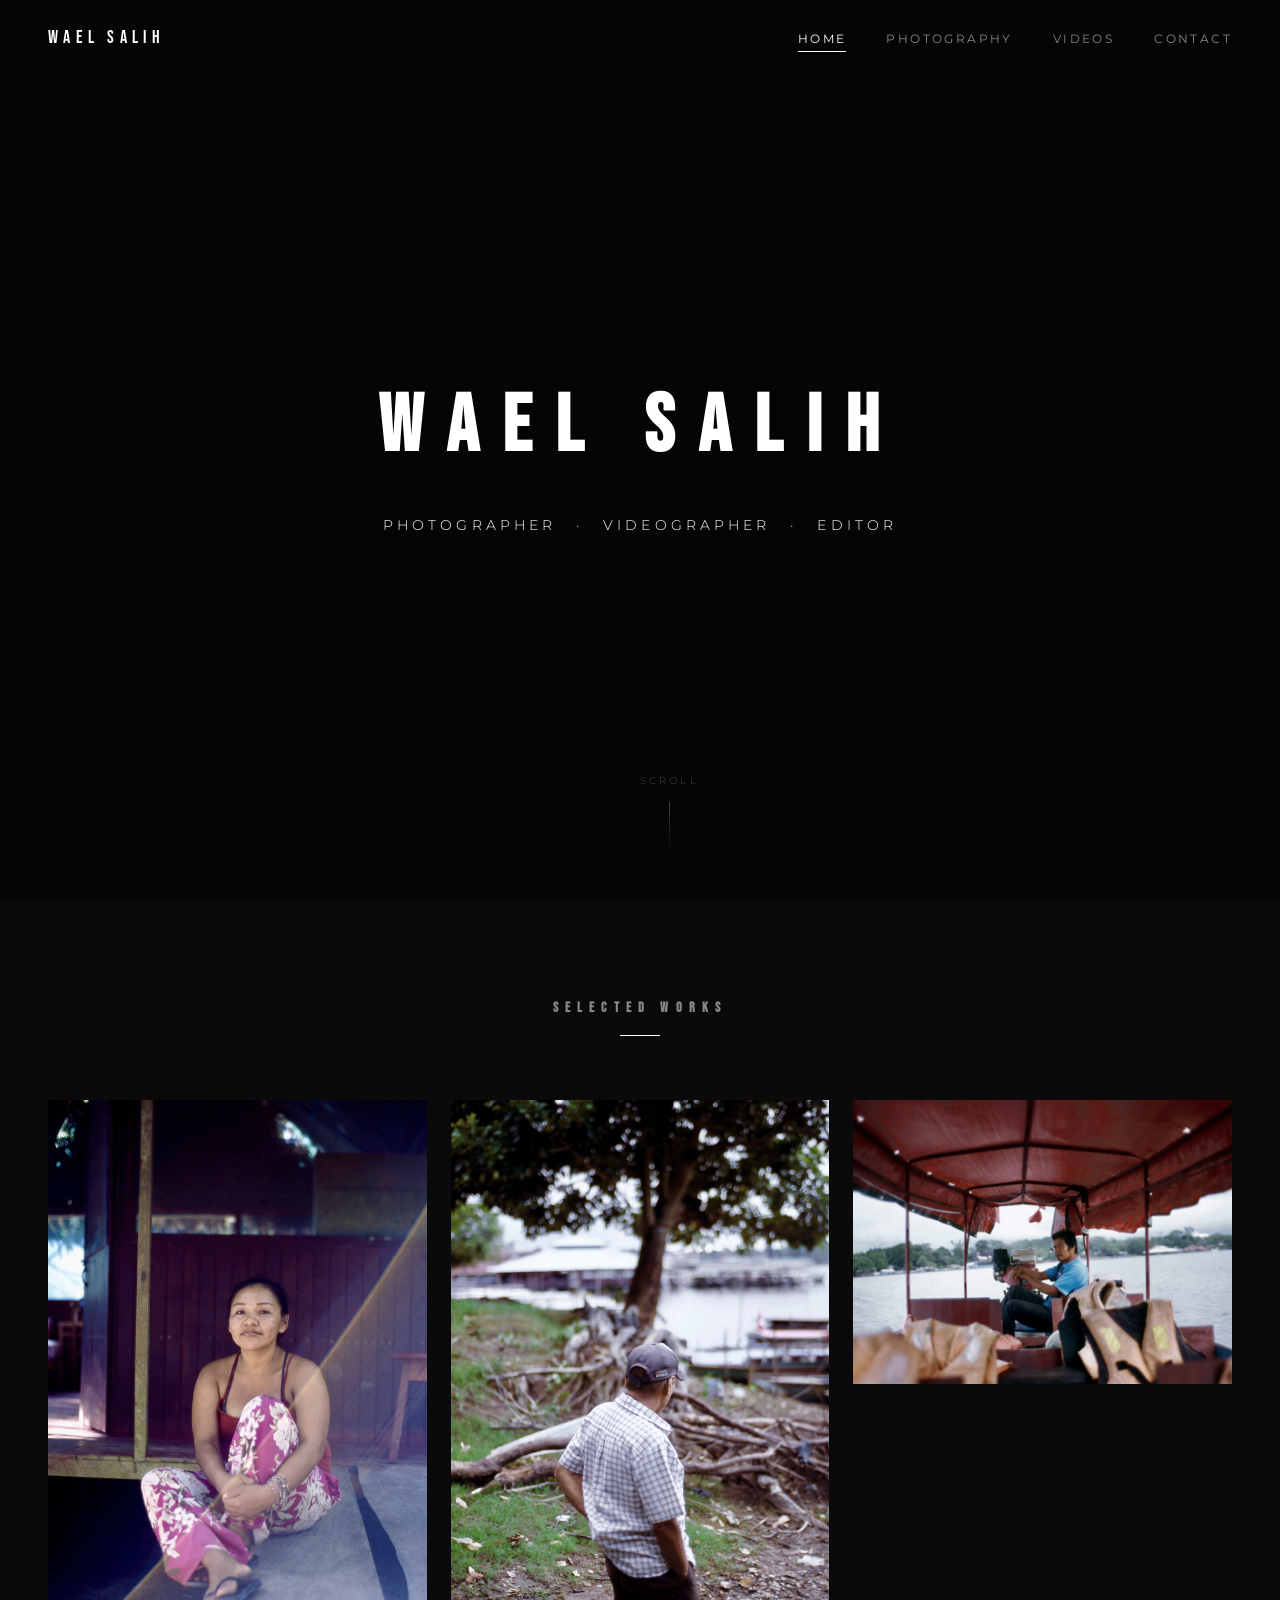
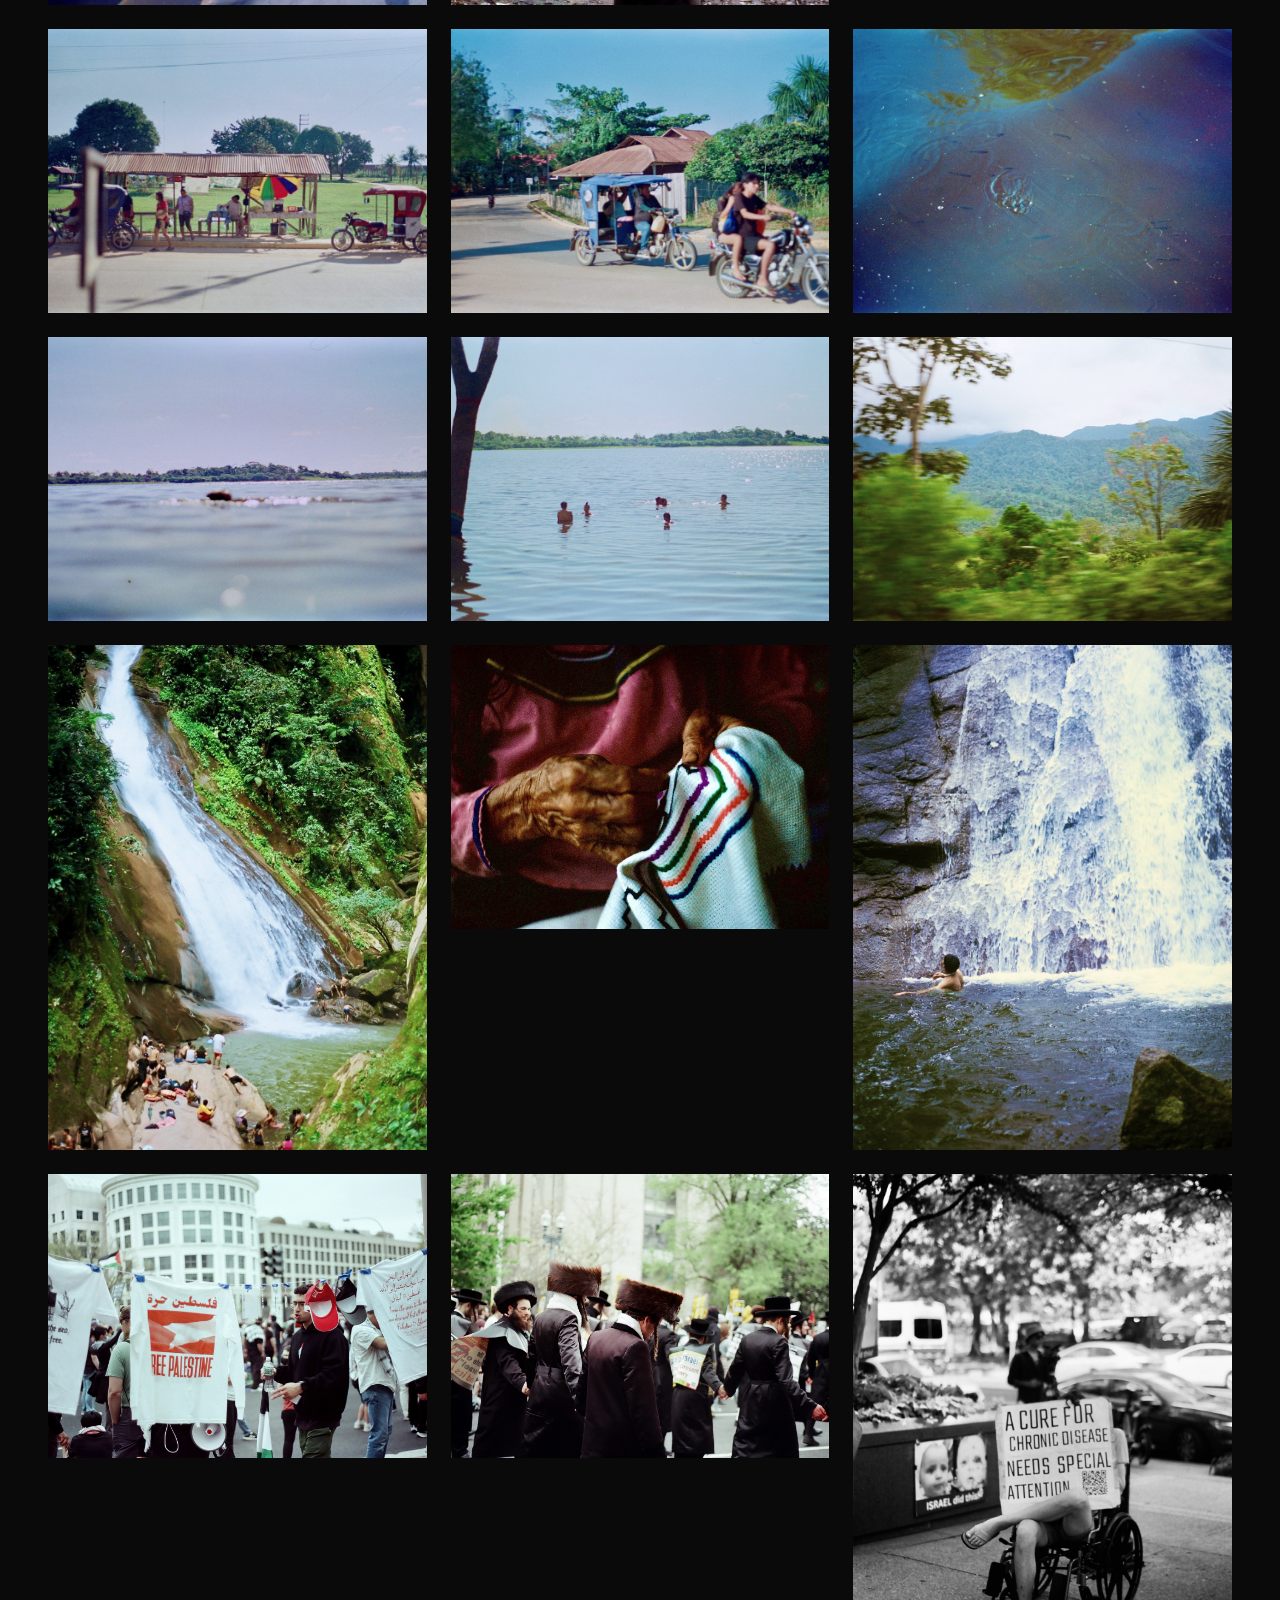
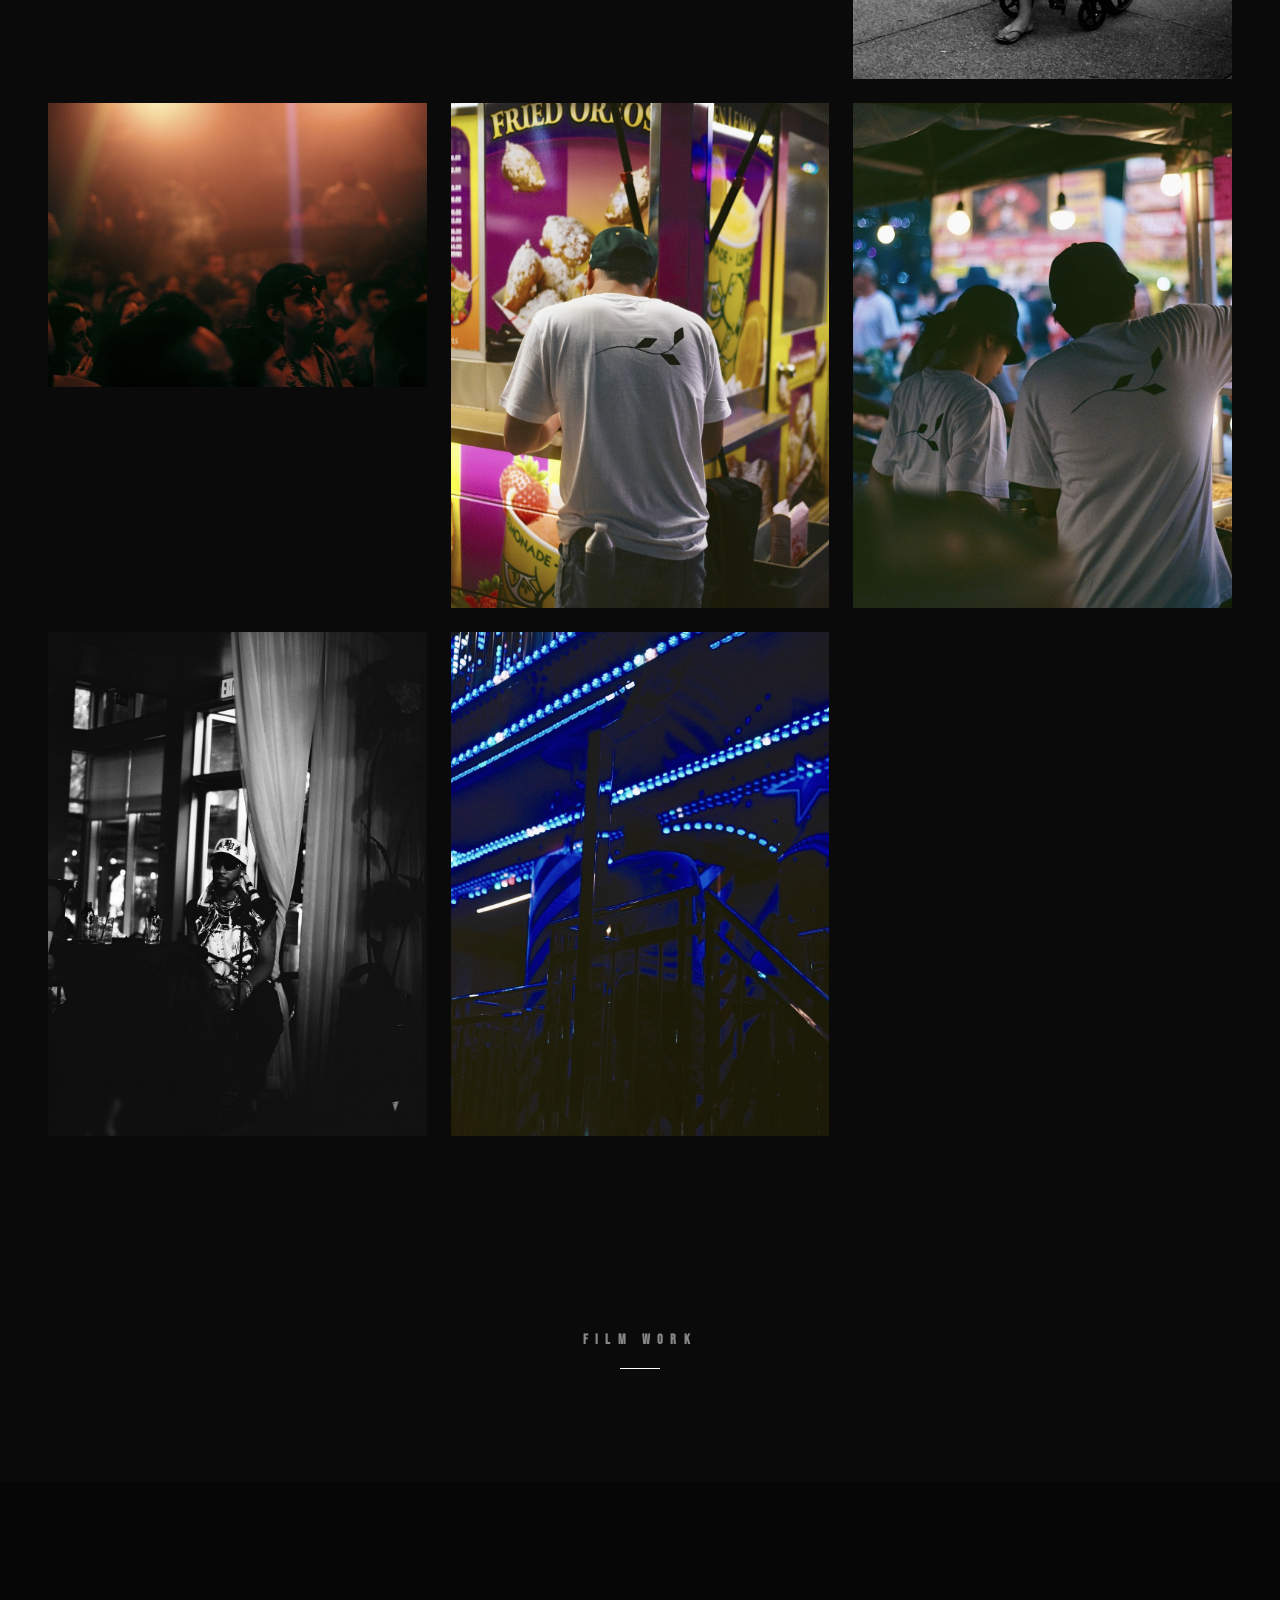
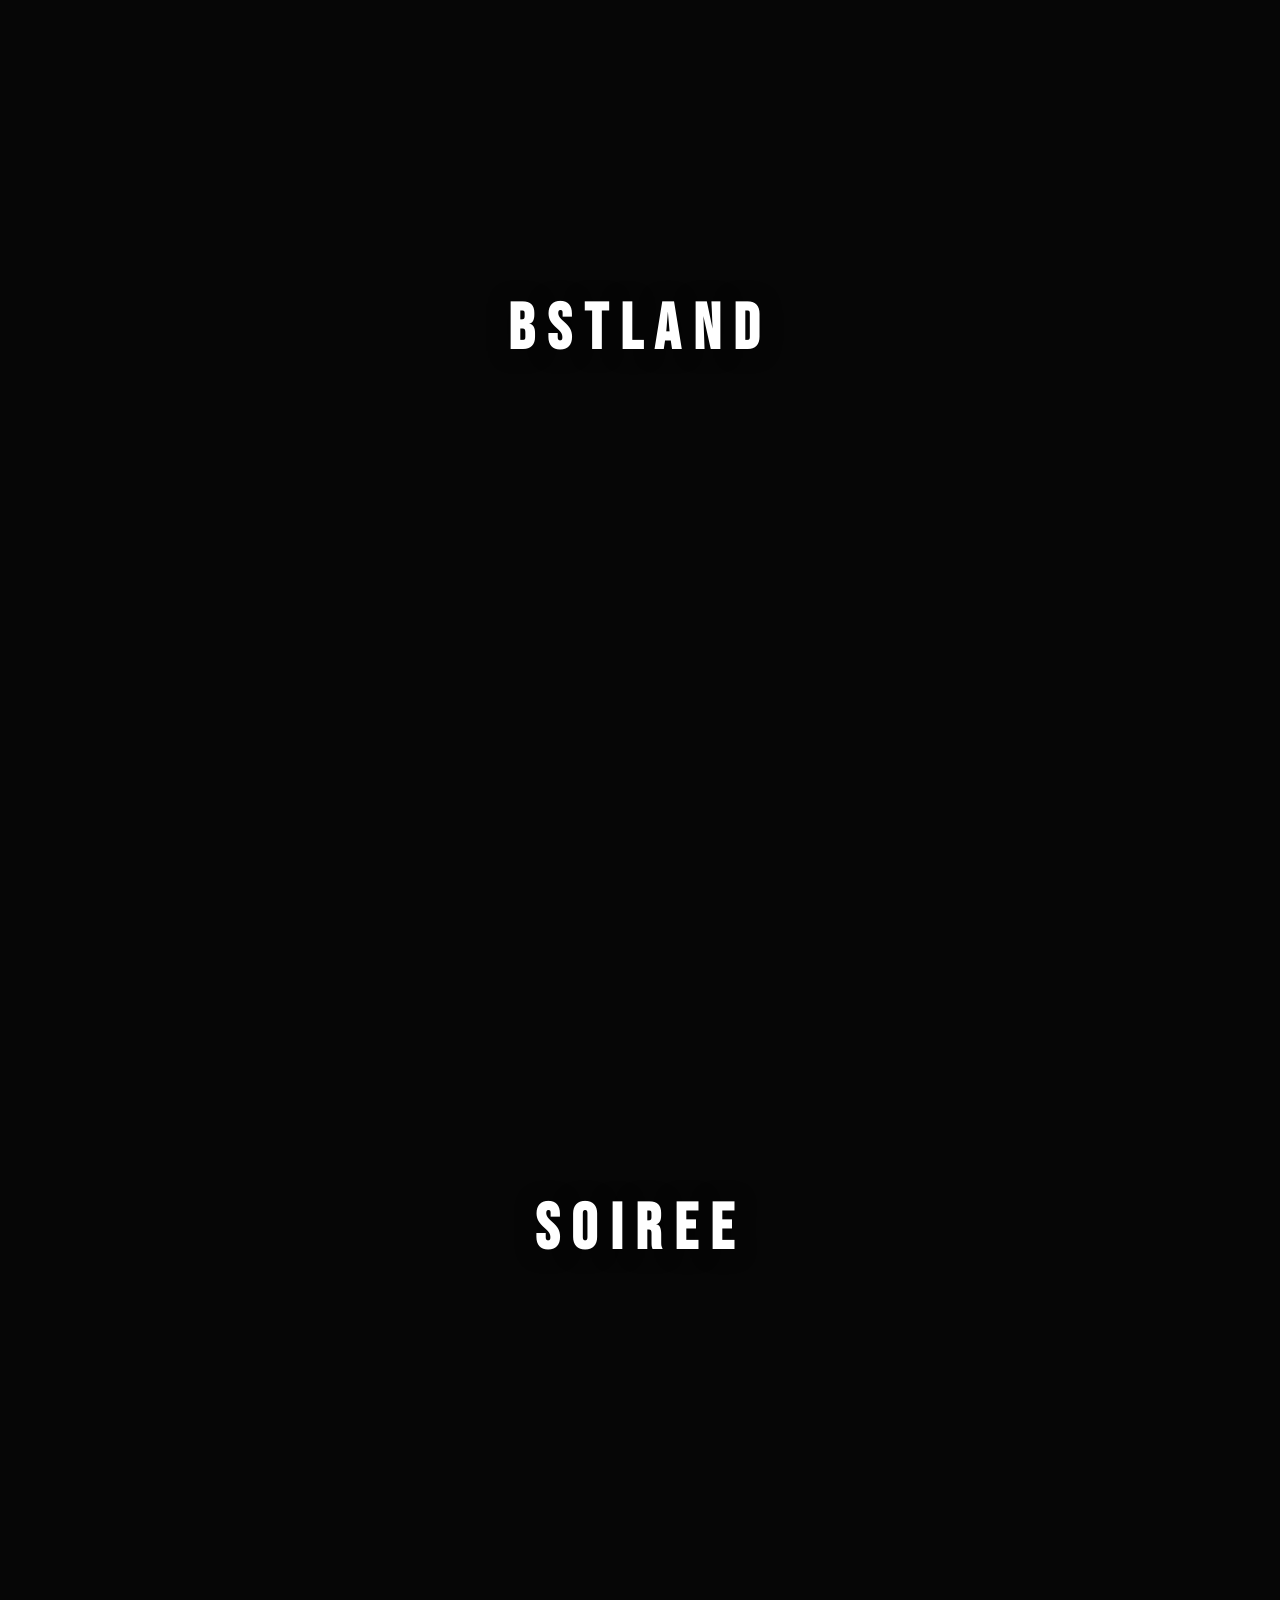
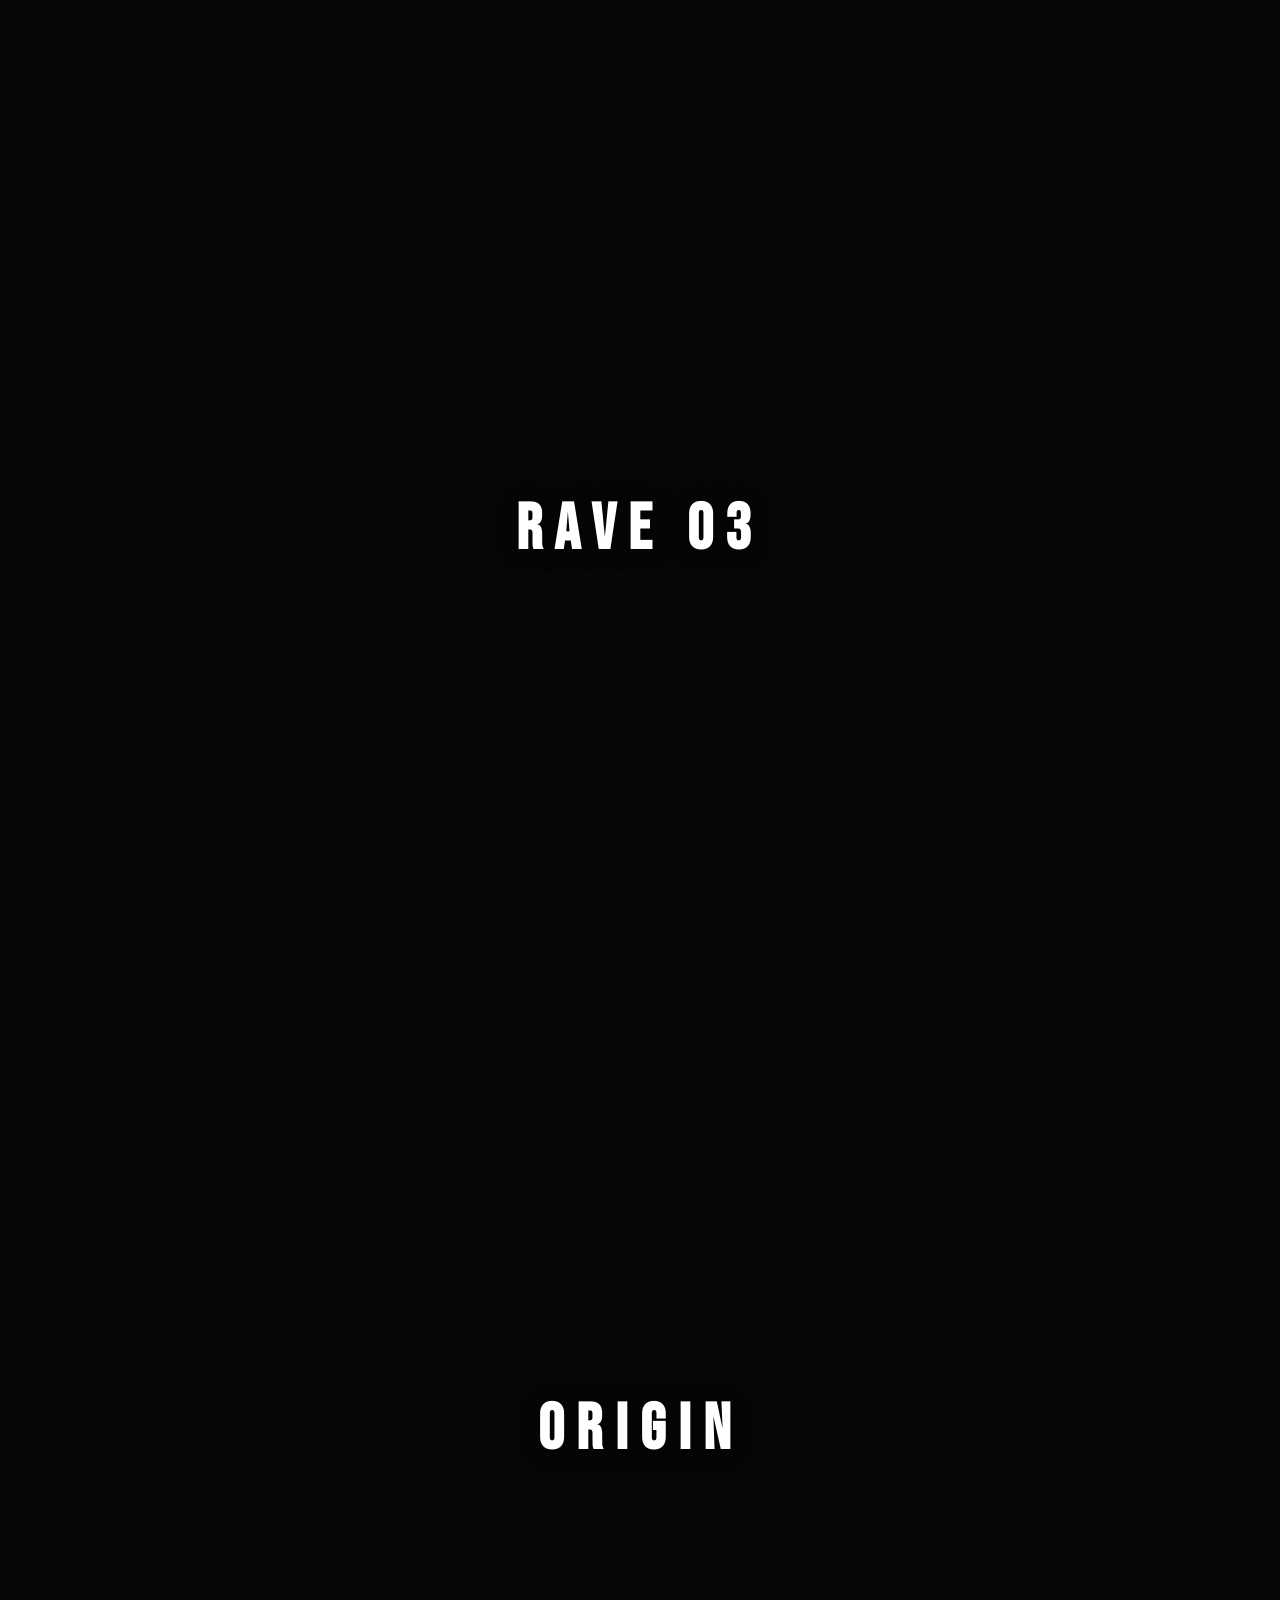
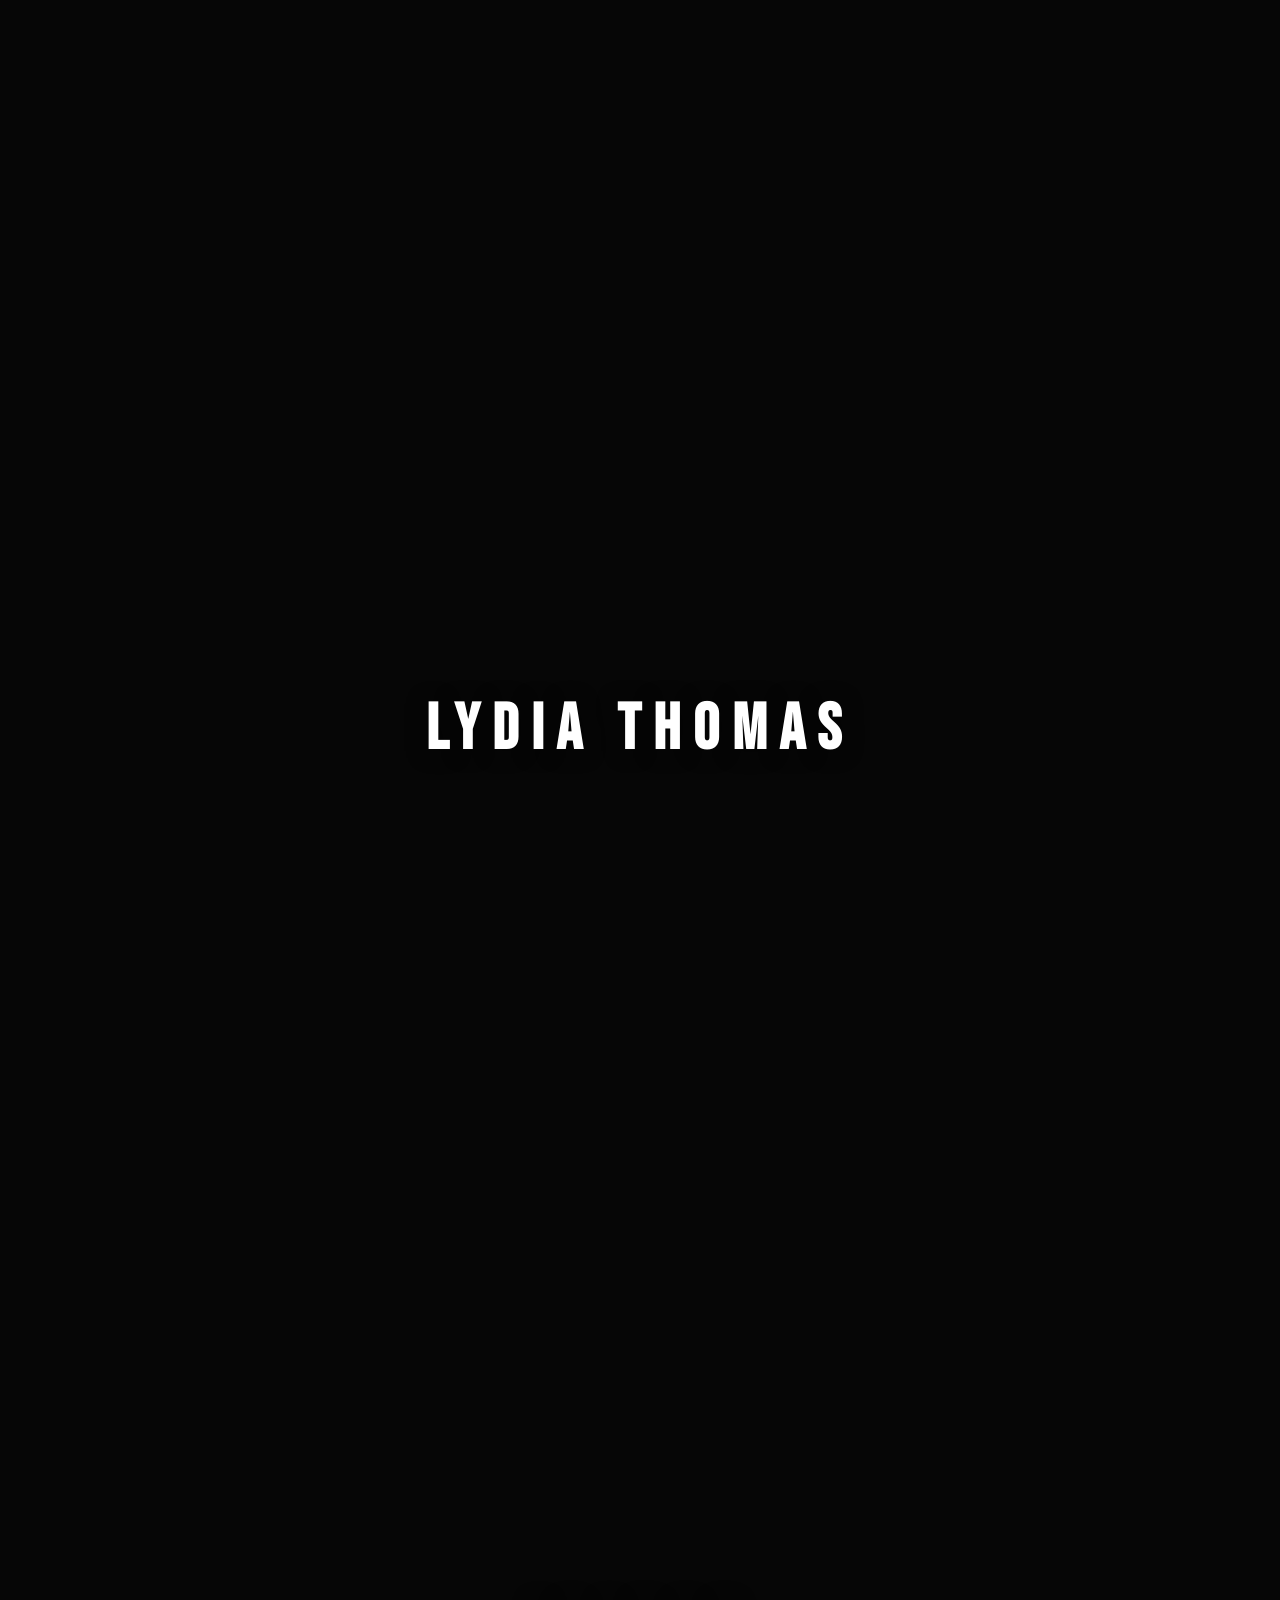
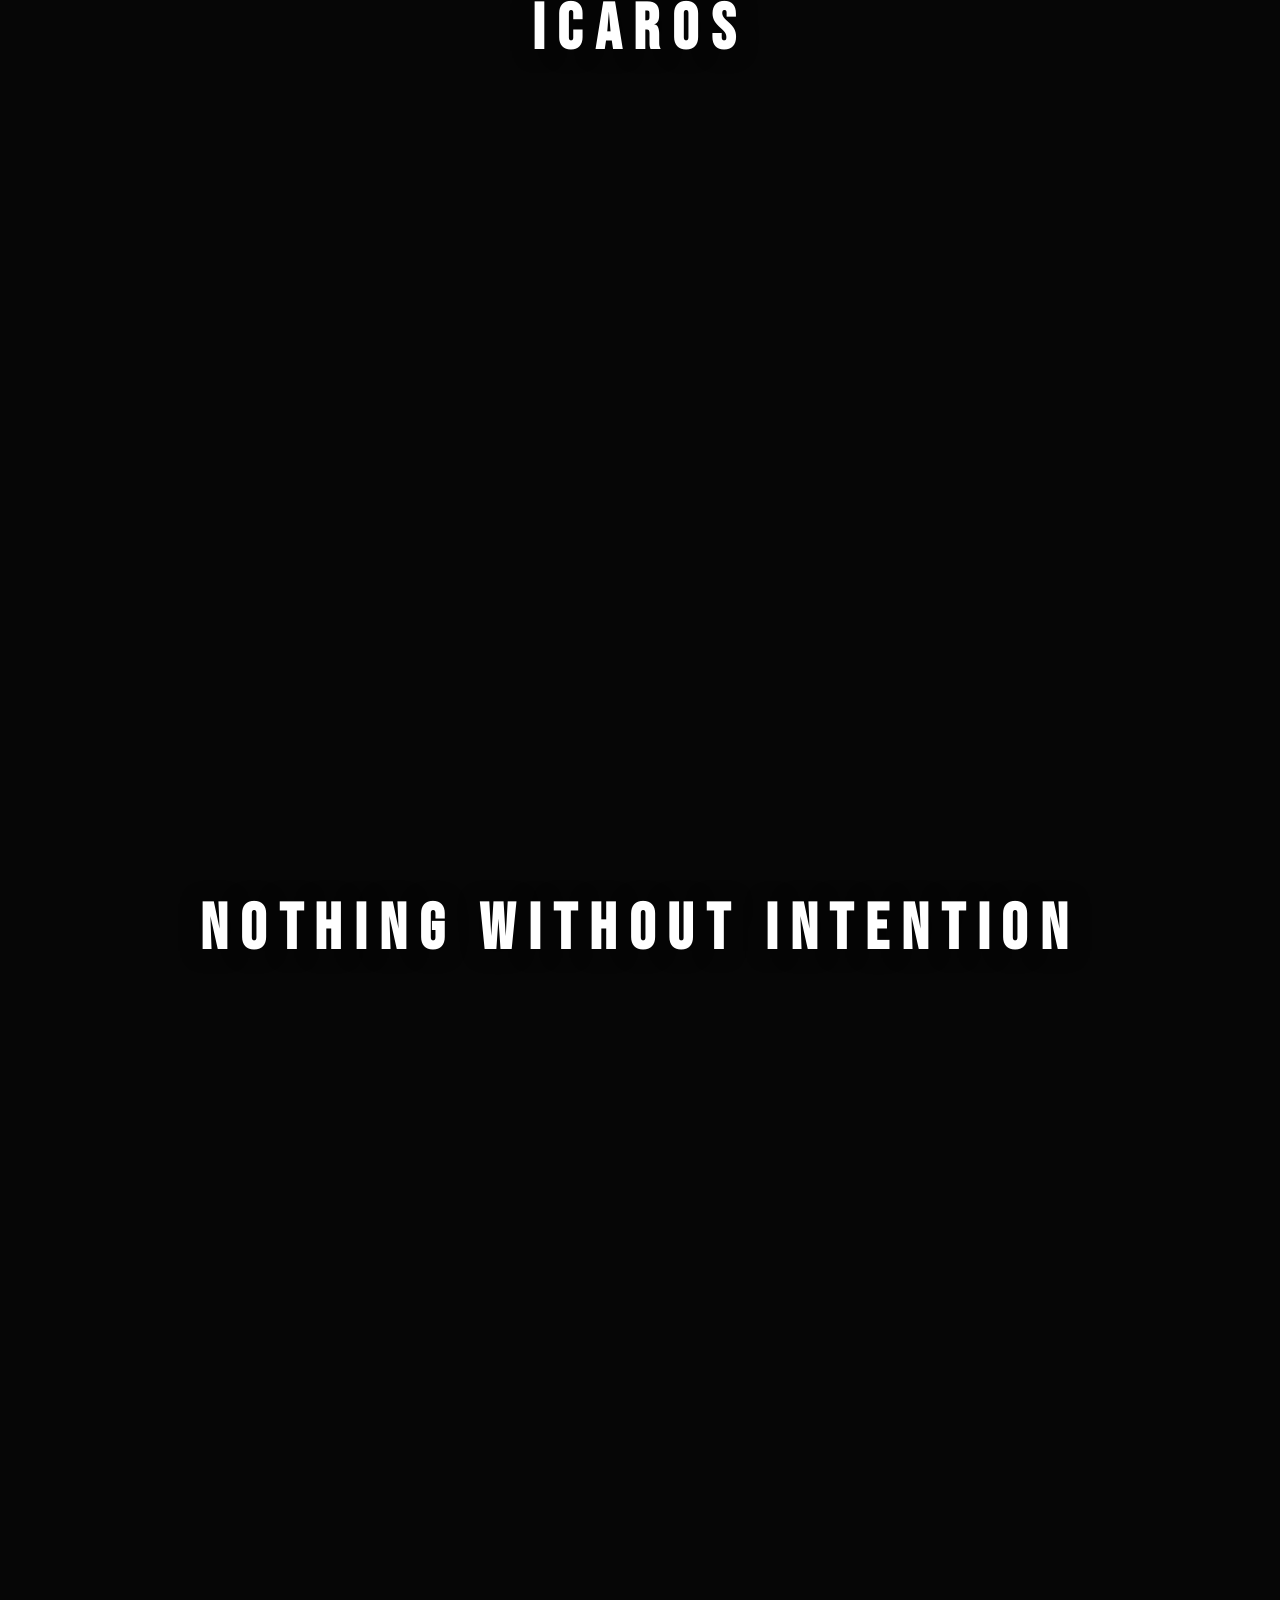
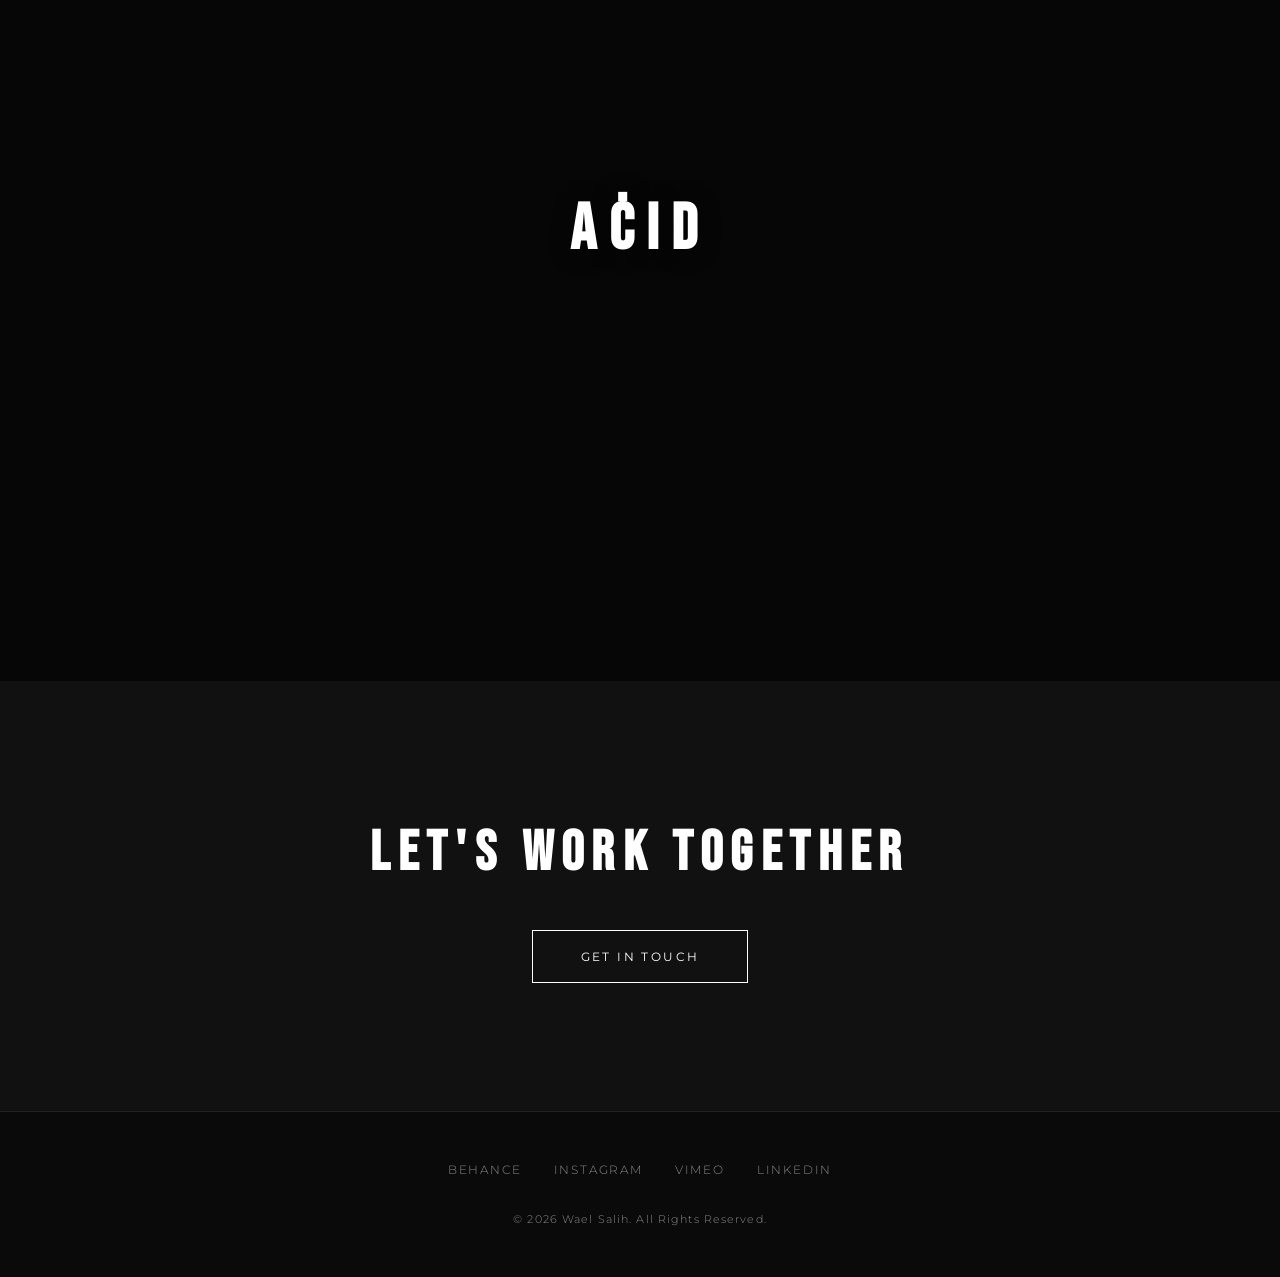
==== commit 5597af56: "Update index.html" ====
--- a/index.html
+++ b/index.html
@@ -4,36 +4,35 @@
   <meta charset="UTF-8" />
   <meta name="viewport" content="width=device-width, initial-scale=1.0" />
 
-  <title>Wael Salih | Photography</title>
-
   <meta http-equiv="Cache-Control" content="no-cache, no-store, must-revalidate" />
   <meta http-equiv="Pragma" content="no-cache" />
   <meta http-equiv="Expires" content="0" />
 
+  <title>Wael Salih | Photography & Film</title>
+
   <link rel="preconnect" href="https://fonts.googleapis.com" />
   <link rel="preconnect" href="https://fonts.gstatic.com" crossorigin />
   <link
-    href="https://fonts.googleapis.com/css2?family=DM+Sans:wght@400;500;700&family=Playfair+Display:wght@500&display=swap"
+    href="https://fonts.googleapis.com/css2?family=Bebas+Neue&family=Montserrat:wght@300;400;500&display=swap"
     rel="stylesheet"
   />
 
   <style>
+    *,
+    *::before,
+    *::after {
+      margin: 0;
+      padding: 0;
+      box-sizing: border-box;
+    }
+
     :root {
-      --bg: #070a12;
-      --panel: rgba(255, 255, 255, 0.06);
-      --panelBorder: rgba(255, 255, 255, 0.12);
-      --text: rgba(255, 255, 255, 0.86);
-      --muted: rgba(255, 255, 255, 0.60);
-      --accent: #fbbf24;
-      --shadow: rgba(0, 0, 0, 0.35);
-      --shadowStrong: rgba(0, 0, 0, 0.50);
-      --radius: 18px;
-      --radiusLarge: 26px;
-      --transition: 220ms ease;
-    }
-
-    * {
-      box-sizing: border-box;
+      --bg: #0a0a0a;
+      --bg-secondary: #111111;
+      --text: #ffffff;
+      --text-muted: #888888;
+      --overlay: rgba(0, 0, 0, 0.6);
+      --transition: 0.4s cubic-bezier(0.25, 0.46, 0.45, 0.94);
     }
 
     html {
@@ -41,931 +40,818 @@
     }
 
     body {
-      margin: 0;
-      font-family: "DM Sans", -apple-system, BlinkMacSystemFont, Segoe UI, Roboto, Arial, sans-serif;
+      font-family: "Montserrat", sans-serif;
+      background-color: var(--bg);
       color: var(--text);
-      background:
-        radial-gradient(800px 500px at 20% 10%, rgba(251, 191, 36, 0.14), transparent),
-        radial-gradient(700px 500px at 85% 40%, rgba(59, 130, 246, 0.10), transparent),
-        radial-gradient(900px 700px at 40% 95%, rgba(139, 92, 246, 0.12), transparent),
-        linear-gradient(180deg, #090e1f, #060913);
+      line-height: 1.6;
+      font-weight: 300;
       overflow-x: hidden;
     }
 
-    .container {
-      max-width: 1200px;
-      margin: 0 auto;
-      padding: 0 1.5rem;
-    }
-
-    /* NAV */
+    a {
+      color: inherit;
+      text-decoration: none;
+    }
+
+    /* Navigation */
     .navbar {
-      position: sticky;
+      position: fixed;
       top: 0;
+      left: 0;
+      right: 0;
       z-index: 1000;
-      background: rgba(7, 10, 18, 0.55);
+      padding: 1.5rem 3rem;
+      display: flex;
+      justify-content: space-between;
+      align-items: center;
+      transition: background var(--transition), padding var(--transition);
+    }
+
+    .navbar.scrolled {
+      background: rgba(10, 10, 10, 0.95);
       backdrop-filter: blur(10px);
-      border-bottom: 1px solid rgba(255, 255, 255, 0.10);
-    }
-
-    .nav-inner {
+      padding: 1rem 3rem;
+    }
+
+    .logo {
       display: flex;
       align-items: center;
-      justify-content: space-between;
-      padding: 1rem 0;
-    }
-
-    .brand {
-      display: inline-flex;
+      font-family: "Bebas Neue", sans-serif;
+      letter-spacing: 0.3em;
+      text-transform: uppercase;
+      font-size: 1.1rem;
+    }
+
+    .nav-links {
+      display: flex;
+      gap: 2.5rem;
+      list-style: none;
+    }
+
+    .nav-links a {
+      font-size: 0.75rem;
+      font-weight: 400;
+      letter-spacing: 0.2em;
+      text-transform: uppercase;
+      color: var(--text-muted);
+      transition: color var(--transition);
+      position: relative;
+    }
+
+    .nav-links a::after {
+      content: "";
+      position: absolute;
+      bottom: -6px;
+      left: 0;
+      width: 0;
+      height: 1px;
+      background: var(--text);
+      transition: width var(--transition);
+    }
+
+    .nav-links a:hover,
+    .nav-links a.active {
+      color: var(--text);
+    }
+
+    .nav-links a:hover::after,
+    .nav-links a.active::after {
+      width: 100%;
+    }
+
+    /* Mobile Menu Toggle */
+    .menu-toggle {
+      display: none;
+      flex-direction: column;
+      gap: 5px;
+      cursor: pointer;
+      z-index: 1001;
+    }
+
+    .menu-toggle span {
+      width: 25px;
+      height: 1px;
+      background: var(--text);
+      transition: var(--transition);
+    }
+
+    /* Hero Section */
+    .hero {
+      height: 100vh;
+      display: flex;
+      flex-direction: column;
+      justify-content: center;
       align-items: center;
-      gap: 0.75rem;
-      text-decoration: none;
-      color: var(--text);
-    }
-
-    .mark {
-      width: 38px;
-      height: 38px;
-      border-radius: 12px;
-      box-shadow: 0 18px 50px rgba(0, 0, 0, 0.45);
-      background:
-        radial-gradient(circle at 30% 30%, rgba(251, 191, 36, 0.95), rgba(249, 115, 22, 0.60)),
-        radial-gradient(circle at 70% 20%, rgba(96, 165, 250, 0.85), rgba(96, 165, 250, 0.10));
+      text-align: center;
       position: relative;
       overflow: hidden;
     }
 
-    .mark::after {
-      content: "";
+    .hero-bg {
       position: absolute;
-      inset: -30%;
-      background: linear-gradient(90deg, transparent, rgba(255, 255, 255, 0.65), transparent);
-      transform: rotate(18deg);
-    }
-
-    .brand > span {
-      display: inline-flex;
-      flex-direction: column;
-      line-height: 1.05;
-    }
-
-    .brand-title {
-      font-family: "Playfair Display", serif;
-      font-size: 1.05rem;
-      letter-spacing: 0.04em;
-    }
-
-    .brand-subtitle {
-      font-size: 0.75rem;
-      color: var(--muted);
-      letter-spacing: 0.1em;
-      text-transform: uppercase;
-    }
-
-    .nav-links {
-      display: flex;
-      gap: 0.5rem;
-      align-items: center;
-      flex-wrap: wrap;
-      justify-content: flex-end;
-    }
-
-    .nav-links a {
-      text-decoration: none;
-      color: var(--text);
-      font-weight: 600;
-      padding: 0.6rem 0.85rem;
-      border-radius: 999px;
-      border: 1px solid rgba(255, 255, 255, 0.12);
-      background: rgba(255, 255, 255, 0.05);
-      transition: transform var(--transition), background var(--transition);
-    }
-
-    .nav-links a:hover {
-      transform: translateY(-1px);
-      background: rgba(255, 255, 255, 0.08);
-    }
-
-    .nav-links a:focus-visible {
-      outline: 2px solid var(--accent);
-      outline-offset: 4px;
-    }
-
-    /* HERO */
-    .hero {
-      padding: 4.2rem 0 2rem;
-    }
-
-    .hero-grid {
-      display: grid;
-      grid-template-columns: 1.1fr 0.9fr;
-      gap: 2.5rem;
-      align-items: center;
-    }
-
-    .hero-card {
-      border-radius: var(--radiusLarge);
-      border: 1px solid rgba(255, 255, 255, 0.12);
-      background: linear-gradient(180deg, rgba(255, 255, 255, 0.06), rgba(255, 255, 255, 0.03));
-      box-shadow: 0 30px 90px rgba(0, 0, 0, 0.35);
-      padding: 2.1rem 2.2rem;
-      position: relative;
+      inset: 0;
       overflow: hidden;
     }
 
-    .hero-card::before {
-      content: "";
-      position: absolute;
-      inset: -40%;
-      background:
-        radial-gradient(circle at 25% 25%, rgba(251, 191, 36, 0.25), transparent 50%),
-        radial-gradient(circle at 70% 20%, rgba(96, 165, 250, 0.18), transparent 55%);
-      pointer-events: none;
-    }
-
-    .hero-card h1 {
-      font-family: "Playfair Display", serif;
-      font-weight: 500;
-      letter-spacing: 0.02em;
-      font-size: clamp(2.2rem, 3.9vw, 3.8rem);
-      margin: 0 0 1.2rem 0;
-    }
-
-    .hero-card p {
-      margin: 0;
-      font-size: 1.04rem;
-      line-height: 1.8;
-      color: var(--muted);
-    }
-
-    .hero-actions {
-      display: flex;
-      gap: 0.65rem;
-      flex-wrap: wrap;
-      margin-top: 1.45rem;
-    }
-
-    .btn {
-      text-decoration: none;
-      color: var(--text);
-      padding: 0.75rem 0.95rem;
-      border-radius: 999px;
-      border: 1px solid rgba(255, 255, 255, 0.18);
-      background: rgba(255, 255, 255, 0.06);
-      font-weight: 700;
-      letter-spacing: 0.12em;
-      text-transform: uppercase;
-      font-size: 0.78rem;
-      transition: transform var(--transition), background var(--transition);
-    }
-
-    .btn:hover {
-      transform: translateY(-1px);
-      background: rgba(255, 255, 255, 0.10);
-    }
-
-    .btn-accent {
-      background: linear-gradient(90deg, rgba(251, 191, 36, 0.9), rgba(249, 115, 22, 0.85));
-      border: none;
-      box-shadow: 0 25px 70px rgba(0, 0, 0, 0.4);
-    }
-
-    .hero-aside {
-      border-radius: var(--radiusLarge);
-      border: 1px solid rgba(255, 255, 255, 0.12);
-      background: linear-gradient(180deg, rgba(255, 255, 255, 0.06), rgba(255, 255, 255, 0.03));
-      box-shadow: 0 30px 90px rgba(0, 0, 0, 0.35);
-      padding: 1.45rem;
-    }
-
-    .aside-head {
-      display: flex;
-      align-items: baseline;
-      justify-content: space-between;
-      gap: 1rem;
-      margin-bottom: 1.1rem;
-    }
-
-    .section-title {
-      margin: 0;
-      font-family: "Playfair Display", serif;
-      font-size: 1.55rem;
-      font-weight: 500;
-      letter-spacing: 0.02em;
-    }
-
-    .subtext {
-      margin: 0;
-      font-size: 0.86rem;
-      color: var(--muted);
-      letter-spacing: 0.02em;
-    }
-
-    .social {
-      display: flex;
-      gap: 0.6rem;
-      flex-wrap: wrap;
-    }
-
-    .pill {
-      display: inline-flex;
-      align-items: center;
-      gap: 0.55rem;
-      padding: 0.6rem 0.85rem;
-      border-radius: 999px;
-      border: 1px solid rgba(255, 255, 255, 0.16);
-      background: rgba(255, 255, 255, 0.04);
-      text-decoration: none;
-      color: var(--text);
-      font-weight: 700;
-      font-size: 0.82rem;
-      transition: transform var(--transition), background var(--transition);
-    }
-
-    .pill:hover {
-      transform: translateY(-1px);
-      background: rgba(255, 255, 255, 0.08);
-    }
-
-    .tiny-dot {
-      width: 8px;
-      height: 8px;
-      border-radius: 50%;
-      background: var(--accent);
-      box-shadow: 0 0 0 6px rgba(251, 191, 36, 0.14);
-    }
-
-    /* GALLERY */
-    .gallery {
-      padding: 2.6rem 0 3.5rem;
-    }
-
-    .gallery-head {
-      display: flex;
-      align-items: baseline;
-      justify-content: space-between;
-      gap: 1.5rem;
-      flex-wrap: wrap;
-      margin-bottom: 1rem;
-    }
-
-    .grid {
-      display: grid;
-      grid-template-columns: repeat(12, 1fr);
-      gap: 1.1rem;
-    }
-
-    .portfolio-item {
-      grid-column: span 4;
-      border-radius: var(--radius);
-      overflow: hidden;
-      border: 1px solid rgba(255, 255, 255, 0.14);
-      background: rgba(255, 255, 255, 0.04);
-      box-shadow: 0 24px 70px rgba(0, 0, 0, 0.35);
-      position: relative;
-      cursor: pointer;
-      transition: transform var(--transition), box-shadow var(--transition);
-    }
-
-    .portfolio-item:hover {
-      transform: translateY(-3px);
-      box-shadow: 0 30px 90px rgba(0, 0, 0, 0.55);
-    }
-
-    .portfolio-item::before {
+    .hero-bg::after {
       content: "";
       position: absolute;
       inset: 0;
-      background:
-        radial-gradient(800px 300px at 20% 20%, rgba(251, 191, 36, 0.18), transparent),
-        linear-gradient(180deg, rgba(255, 255, 255, 0.07), rgba(0, 0, 0, 0.35));
+      background: rgba(0, 0, 0, 0.5);
+      z-index: 1;
+    }
+
+    .hero-bg iframe {
+      position: absolute;
+      top: 50%;
+      left: 50%;
+      width: 177.78vh;
+      height: 100vh;
+      min-width: 100%;
+      min-height: 56.25vw;
+      transform: translate(-50%, -50%);
+      pointer-events: none;
+    }
+
+    .hero-content {
+      position: relative;
+      z-index: 2;
+    }
+
+    .hero-logo {
+      font-family: "Bebas Neue", sans-serif;
+      font-size: clamp(2rem, 8vw, 5rem);
+      letter-spacing: 0.3em;
+      margin-bottom: 1.5rem;
       opacity: 0;
-      transition: opacity var(--transition);
-      z-index: 1;
-    }
-
-    .portfolio-item:hover::before {
-      opacity: 1;
+      animation: fadeUp 1s ease 0.3s forwards;
+    }
+
+    .hero-tagline {
+      font-size: 0.85rem;
+      font-weight: 300;
+      letter-spacing: 0.3em;
+      text-transform: uppercase;
+      color: var(--text);
+      opacity: 0;
+      animation: fadeUp 1s ease 0.6s forwards;
+    }
+
+    .hero-tagline span {
+      display: inline-block;
+      margin: 0 0.75rem;
+    }
+
+    .scroll-hint {
+      position: absolute;
+      bottom: 3rem;
+      left: 50%;
+      transform: translateX(-50%);
+      display: flex;
+      flex-direction: column;
+      align-items: center;
+      gap: 0.75rem;
+      opacity: 0;
+      animation: fadeUp 1s ease 0.9s forwards;
+    }
+
+    .scroll-hint span {
+      font-size: 0.65rem;
+      letter-spacing: 0.3em;
+      text-transform: uppercase;
+      color: var(--text-muted);
+    }
+
+    .scroll-line {
+      width: 1px;
+      height: 50px;
+      background: linear-gradient(to bottom, var(--text-muted), transparent);
+      animation: scrollPulse 2s ease-in-out infinite;
+    }
+
+    /* Section Styles */
+    section {
+      padding: 6rem 3rem;
+    }
+
+    .section-header {
+      text-align: center;
+      margin-bottom: 4rem;
+    }
+
+    .section-title {
+      font-family: "Bebas Neue", sans-serif;
+      font-size: 0.9rem;
+      letter-spacing: 0.5em;
+      text-transform: uppercase;
+      color: var(--text-muted);
+      margin-bottom: 1rem;
+    }
+
+    .section-line {
+      width: 40px;
+      height: 1px;
+      background: var(--text);
+      margin: 0 auto;
+    }
+
+    /* Portfolio Grid */
+    .portfolio-grid {
+      display: grid;
+      grid-template-columns: repeat(3, 1fr);
+      gap: 1.5rem;
+      max-width: 1400px;
+      margin: 0 auto;
+    }
+
+    .portfolio-item {
+      position: relative;
+      overflow: hidden;
+      aspect-ratio: 4/3;
+      cursor: pointer;
+      background: var(--bg-secondary);
+    }
+
+    .portfolio-item.portrait {
+      aspect-ratio: 3/4;
     }
 
     .portfolio-item img {
-      display: block;
       width: 100%;
-      height: 330px;
+      height: 100%;
       object-fit: cover;
-      filter: grayscale(0.06) contrast(1.05) saturate(0.98);
-      transform: scale(1.02);
-      transition: transform var(--transition), filter var(--transition);
+      transition: transform 0.6s ease, filter 0.6s ease;
+      filter: grayscale(30%);
     }
 
     .portfolio-item:hover img {
-      transform: scale(1.06);
-      filter: grayscale(0) contrast(1.08) saturate(1.12);
-    }
-
-    .portfolio-info {
-      position: absolute;
-      left: 0;
-      right: 0;
-      bottom: 0;
-      padding: 1.1rem 1.15rem 1.2rem;
-      z-index: 2;
-      background: linear-gradient(180deg, rgba(255, 255, 255, 0.1), rgba(0, 0, 0, 0.42));
-    }
-
-    .portfolio-info h3 {
-      margin: 0;
+      transform: scale(1.08);
+      filter: grayscale(0%);
+    }
+
+    /* Videos Section */
+    #videos {
+      padding: 0;
+    }
+
+    .videos-header {
+      padding: 6rem 3rem 3rem;
+      text-align: center;
+    }
+
+    .video-section {
+      position: relative;
+      width: 100%;
+      height: 100vh;
+      overflow: hidden;
       display: flex;
       align-items: center;
-      justify-content: space-between;
-      gap: 1rem;
-      font-family: "Playfair Display", serif;
-      font-weight: 500;
-      letter-spacing: 0.03em;
-    }
-
-    .portfolio-meta {
-      margin: 0.25rem 0 0 0;
-      color: rgba(255, 255, 255, 0.82);
-      font-size: 0.84rem;
-      letter-spacing: 0.02em;
-    }
-
-    .meta-dot {
-      width: 6px;
-      height: 6px;
-      border-radius: 50%;
-      background: var(--accent);
-      box-shadow: 0 0 0 5px rgba(251, 191, 36, 0.14);
-      display: inline-block;
-      margin-right: 0.5rem;
-    }
-
-    /* CONTACT */
-    .contact {
-      padding: 3.2rem 0;
-    }
-
-    .contact-card {
-      border-radius: var(--radiusLarge);
-      border: 1px solid rgba(255, 255, 255, 0.12);
-      background: linear-gradient(180deg, rgba(255, 255, 255, 0.06), rgba(255, 255, 255, 0.03));
-      box-shadow: 0 30px 90px rgba(0, 0, 0, 0.35);
-      padding: 2.3rem 2.4rem;
-      position: relative;
+      justify-content: center;
+    }
+
+    .video-bg {
+      position: absolute;
+      inset: 0;
       overflow: hidden;
     }
 
-    .contact-card::before {
+    .video-bg::after {
       content: "";
       position: absolute;
-      inset: -40%;
-      background:
-        radial-gradient(circle at 25% 25%, rgba(251, 191, 36, 0.22), transparent 48%),
-        radial-gradient(circle at 70% 20%, rgba(96, 165, 250, 0.16), transparent 55%);
+      inset: 0;
+      background: rgba(0, 0, 0, 0.4);
+      z-index: 1;
       pointer-events: none;
     }
 
-    .contact-card h2 {
-      margin: 0;
-      font-family: "Playfair Display", serif;
-      font-weight: 500;
-      letter-spacing: 0.02em;
-      font-size: 2rem;
-    }
-
-    .contact-card p {
-      margin: 0.8rem 0 0 0;
-      color: var(--muted);
-      line-height: 1.85;
-      max-width: 48ch;
-    }
-
-    .contact-meta {
-      margin-top: 1.1rem;
-      display: grid;
-      gap: 0.55rem;
-      color: var(--text);
-      font-weight: 700;
+    .video-bg iframe {
+      position: absolute;
+      top: 50%;
+      left: 50%;
+      transform: translate(-50%, -50%);
+      pointer-events: none;
+    }
+
+    .video-bg.wide iframe {
+      width: 177.78vh;
+      height: 100vh;
+      min-width: 100%;
+      min-height: 41.89vw;
+    }
+
+    .video-bg.portrait iframe {
+      width: 100vw;
+      height: 52.73vw;
+      min-width: 189.64vh;
+      min-height: 100vh;
+    }
+
+    .video-bg.square iframe {
+      width: 137vh;
+      height: 100vh;
+      min-width: 100%;
+      min-height: 72.99vw;
+    }
+
+    .video-info {
+      position: relative;
+      z-index: 2;
+      text-align: center;
+      padding: 2rem;
+      opacity: 0;
+      transform: translateY(30px);
+      transition: opacity 0.6s ease, transform 0.6s ease;
+    }
+
+    .video-section:hover .video-info,
+    .video-section.in-view .video-info {
+      opacity: 1;
+      transform: translateY(0);
+    }
+
+    .video-title {
+      font-family: "Bebas Neue", sans-serif;
+      font-size: clamp(2rem, 6vw, 4rem);
+      letter-spacing: 0.2em;
+      text-shadow: 0 2px 20px rgba(0,0,0,0.5);
+    }
+
+    /* Video Navigation Dots */
+    .video-nav {
+      position: fixed;
+      right: 3rem;
+      top: 50%;
+      transform: translateY(-50%);
+      z-index: 100;
+      display: none;
+      flex-direction: column;
+      gap: 1rem;
+    }
+
+    .video-nav.visible {
+      display: flex;
+    }
+
+    .video-dot {
+      width: 10px;
+      height: 10px;
+      border: 1px solid var(--text-muted);
+      border-radius: 50%;
+      cursor: pointer;
+      transition: var(--transition);
+      background: transparent;
+    }
+
+    .video-dot.active {
+      background: var(--text);
+      border-color: var(--text);
+    }
+
+    .video-dot:hover {
+      border-color: var(--text);
+    }
+
+    /* Contact Section */
+    .contact-section {
+      text-align: center;
+      padding: 8rem 3rem;
+      background: var(--bg-secondary);
+    }
+
+    .contact-title {
+      font-family: "Bebas Neue", sans-serif;
+      font-size: clamp(2rem, 5vw, 3.5rem);
+      letter-spacing: 0.15em;
+      margin-bottom: 2rem;
+    }
+
+    .contact-btn {
+      display: inline-block;
+      padding: 1rem 3rem;
+      border: 1px solid var(--text);
+      font-size: 0.75rem;
+      font-weight: 400;
+      letter-spacing: 0.2em;
+      text-transform: uppercase;
+      transition: background var(--transition), color var(--transition);
+    }
+
+    .contact-btn:hover {
+      background: var(--text);
+      color: var(--bg);
+    }
+
+    /* Footer */
+    footer {
+      padding: 3rem;
+      text-align: center;
+      border-top: 1px solid rgba(255, 255, 255, 0.1);
+    }
+
+    .social-links {
+      display: flex;
+      justify-content: center;
+      gap: 2rem;
+      margin-bottom: 2rem;
+    }
+
+    .social-links a {
+      font-size: 0.75rem;
       letter-spacing: 0.15em;
       text-transform: uppercase;
-      font-size: 0.76rem;
-    }
-
-    .contact-meta span {
-      font-weight: 400;
-      letter-spacing: 0.02em;
-      text-transform: none;
-      color: var(--muted);
-      margin-top: 0.25rem;
-    }
-
-    .contact-actions {
-      margin-top: 1.25rem;
-      display: flex;
-      align-items: center;
-      gap: 0.6rem;
-      flex-wrap: wrap;
-    }
-
-    /* FOOTER */
-    .footer {
-      padding: 1.8rem 0 2.4rem;
-      border-top: 1px solid rgba(255, 255, 255, 0.12);
-      background: rgba(7, 10, 18, 0.55);
-    }
-
-    .footer-inner {
-      display: flex;
-      align-items: center;
-      justify-content: space-between;
-      gap: 1rem;
-      flex-wrap: wrap;
-      color: var(--muted);
-      font-size: 0.92rem;
-    }
-
-    .footer-inner a {
+      color: var(--text-muted);
+      transition: color var(--transition);
+    }
+
+    .social-links a:hover {
       color: var(--text);
-      text-decoration: none;
-      font-weight: 700;
-      border-bottom: 1px dotted rgba(255, 255, 255, 0.3);
-    }
-
-    /* LIGHTBOX */
+    }
+
+    .copyright {
+      font-size: 0.7rem;
+      color: var(--text-muted);
+      letter-spacing: 0.1em;
+    }
+
+    /* Lightbox */
     .lightbox {
       position: fixed;
       inset: 0;
-      background: rgba(7, 10, 18, 0.78);
-      backdrop-filter: blur(10px);
+      background: rgba(0, 0, 0, 0.95);
       z-index: 2000;
-      display: none;
+      display: flex;
       align-items: center;
       justify-content: center;
-      padding: 1.5rem;
-    }
-
-    .lightbox.open {
-      display: flex;
+      opacity: 0;
+      visibility: hidden;
+      transition: opacity var(--transition), visibility var(--transition);
+    }
+
+    .lightbox.active {
+      opacity: 1;
+      visibility: visible;
     }
 
     .lightbox img {
-      width: min(1100px, 100%);
-      height: min(80vh, 820px);
+      max-width: 90%;
+      max-height: 90vh;
       object-fit: contain;
-      border-radius: var(--radiusLarge);
-      box-shadow: 0 45px 120px rgba(0, 0, 0, 0.65);
-      border: 1px solid rgba(255, 255, 255, 0.25);
-      background: rgba(0, 0, 0, 0.25);
+      transform: scale(0.9);
+      transition: transform var(--transition);
+    }
+
+    .lightbox.active img {
+      transform: scale(1);
     }
 
     .lightbox-close {
       position: absolute;
-      top: 1rem;
-      right: 1rem;
-      padding: 0.55rem 0.95rem;
-      border-radius: 999px;
-      border: 1px solid rgba(255, 255, 255, 0.25);
-      background: rgba(255, 255, 255, 0.15);
+      top: 2rem;
+      right: 2rem;
+      background: none;
+      border: none;
       color: var(--text);
-      font-weight: 800;
-      letter-spacing: 0.12em;
+      font-size: 1.5rem;
       cursor: pointer;
-      transition: background var(--transition);
+      opacity: 0.6;
+      transition: opacity var(--transition);
+      font-family: "Montserrat", sans-serif;
+      font-weight: 300;
+      letter-spacing: 0.2em;
     }
 
     .lightbox-close:hover {
-      background: rgba(255, 255, 255, 0.25);
-    }
-
-    /* RESPONSIVE */
-    @media (max-width: 980px) {
-      .hero-grid {
+      opacity: 1;
+    }
+
+    /* Animations */
+    @keyframes fadeUp {
+      from {
+        opacity: 0;
+        transform: translateY(40px);
+      }
+      to {
+        opacity: 1;
+        transform: translateY(0);
+      }
+    }
+
+    @keyframes scrollPulse {
+      0%,
+      100% {
+        opacity: 0.4;
+      }
+      50% {
+        opacity: 1;
+      }
+    }
+
+    /* Scroll Reveal */
+    .reveal {
+      opacity: 0;
+      transform: translateY(40px);
+      transition: opacity 0.8s ease, transform 0.8s ease;
+    }
+
+    .reveal.visible {
+      opacity: 1;
+      transform: translateY(0);
+    }
+
+    /* Responsive */
+    @media (max-width: 1024px) {
+      .portfolio-grid {
+        grid-template-columns: repeat(2, 1fr);
+      }
+
+      section {
+        padding: 4rem 2rem;
+      }
+    }
+
+    @media (max-width: 768px) {
+      .navbar {
+        padding: 1.25rem 1.5rem;
+      }
+
+      .nav-links {
+        position: fixed;
+        top: 0;
+        left: 0;
+        right: 0;
+        bottom: 0;
+        background: var(--bg);
+        flex-direction: column;
+        justify-content: center;
+        align-items: center;
+        gap: 2rem;
+        opacity: 0;
+        visibility: hidden;
+        transition: opacity var(--transition), visibility var(--transition);
+      }
+
+      .nav-links.active {
+        opacity: 1;
+        visibility: visible;
+      }
+
+      .nav-links a {
+        font-size: 1rem;
+      }
+
+      .menu-toggle {
+        display: flex;
+      }
+
+      .menu-toggle.active span:nth-child(1) {
+        transform: rotate(45deg) translate(4px, 4px);
+      }
+
+      .menu-toggle.active span:nth-child(2) {
+        opacity: 0;
+      }
+
+      .menu-toggle.active span:nth-child(3) {
+        transform: rotate(-45deg) translate(4px, -4px);
+      }
+
+      .portfolio-grid {
         grid-template-columns: 1fr;
-      }
-
-      .hero-aside {
-        order: -1;
-      }
-    }
-
-    @media (max-width: 860px) {
-      .portfolio-item {
-        grid-column: span 6;
-      }
-
-      .portfolio-item img {
-        height: 310px;
-      }
-    }
-
-    @media (max-width: 580px) {
-      .portfolio-item {
-        grid-column: span 12;
-      }
-
-      .portfolio-item img {
-        height: 280px;
-      }
-
-      .nav-inner {
-        flex-direction: column;
-        align-items: flex-start;
-      }
-
-      .nav-links {
-        justify-content: flex-start;
-      }
-
-      .hero-card,
-      .hero-aside,
-      .contact-card {
-        padding: 1.6rem;
+        gap: 1rem;
+      }
+
+      .video-nav {
+        right: 1rem;
+      }
+
+      .video-title {
+        letter-spacing: 0.1em;
       }
     }
   </style>
 </head>
 
 <body>
-  <div class="navbar">
-    <div class="container">
-      <div class="nav-inner">
-        <a class="brand" href="#top">
-          <div class="mark" aria-hidden="true"></div>
-          <span>
-            <span class="brand-title">Wael Salih</span>
-            <span class="brand-subtitle">Photography</span>
-          </span>
-        </a>
-
-        <div class="nav-links">
-          <a href="#photography">Photography</a>
-          <a href="videos.html">Film</a>
-          <a href="#contact">Contact</a>
-        </div>
-      </div>
-    </div>
+  <!-- Navigation -->
+  <nav class="navbar">
+    <a href="#home" class="logo">Wael Salih</a>
+
+    <ul class="nav-links">
+      <li><a href="#home" class="active">Home</a></li>
+      <li><a href="#photography">Photography</a></li>
+      <li><a href="#videos">Videos</a></li>
+      <li><a href="#contact">Contact</a></li>
+    </ul>
+
+    <div class="menu-toggle" aria-label="Toggle navigation" role="button" tabindex="0">
+      <span></span>
+      <span></span>
+      <span></span>
+    </div>
+  </nav>
+
+  <!-- Video Navigation Dots -->
+  <div class="video-nav" id="videoNav">
+    <button class="video-dot" data-index="0" aria-label="Video 1"></button>
+    <button class="video-dot" data-index="1" aria-label="Video 2"></button>
+    <button class="video-dot" data-index="2" aria-label="Video 3"></button>
+    <button class="video-dot" data-index="3" aria-label="Video 4"></button>
+    <button class="video-dot" data-index="4" aria-label="Video 5"></button>
+    <button class="video-dot" data-index="5" aria-label="Video 6"></button>
+    <button class="video-dot" data-index="6" aria-label="Video 7"></button>
+    <button class="video-dot" data-index="7" aria-label="Video 8"></button>
   </div>
 
-  <main id="top">
-    <section class="hero">
-      <div class="container">
-        <div class="hero-grid">
-          <div class="hero-card">
-            <h1>Photography that feels cinematic.</h1>
-            <p>
-              I’m <strong>Wael Salih</strong>, a photographer and filmmaker creating imagery built on light, texture,
-              and story.
-            </p>
-
-            <div class="hero-actions" aria-label="Primary actions">
-              <a class="btn btn-accent" href="#photography">View Photography</a>
-              <a class="btn" href="videos.html">Visit Film Page</a>
-            </div>
-          </div>
-
-          <aside class="hero-aside" aria-label="Quick details">
-            <div class="aside-head">
-              <h2 class="section-title">About</h2>
-              <p class="subtext">On-location & studio</p>
-            </div>
-
-            <div class="social">
-              <a class="pill" href="#photography">
-                <span class="tiny-dot"></span>
-                Portfolio
-              </a>
-              <a class="pill" href="videos.html">
-                <span class="tiny-dot"></span>
-                Film
-              </a>
-              <a class="pill" href="#contact">
-                <span class="tiny-dot"></span>
-                Contact
-              </a>
-            </div>
-          </aside>
-        </div>
-      </div>
-    </section>
-
-    <section class="gallery" id="photography">
-      <div class="container">
-        <div class="gallery-head">
-          <div>
-            <h2 class="section-title">Photography Portfolio</h2>
-            <p class="subtext">Click an image to open a lightbox.</p>
-          </div>
-        </div>
-
-        <div class="grid" role="list" aria-label="Photo grid">
-          <figure class="portfolio-item" role="listitem" aria-label="Photo item" data-img="10.JPG">
-            <img src="10.JPG" alt="Photography sample" />
-            <figcaption class="portfolio-info">
-              <h3>
-                Portrait
-                <span aria-hidden="true">→</span>
-              </h3>
-              <div class="portfolio-meta">
-                <span class="meta-dot" aria-hidden="true"></span>
-                Cinematic lighting
-              </div>
-            </figcaption>
-          </figure>
-
-          <figure class="portfolio-item" role="listitem" aria-label="Photo item" data-img="11.JPG">
-            <img src="11.JPG" alt="Photography sample" />
-            <figcaption class="portfolio-info">
-              <h3>
-                Portrait
-                <span aria-hidden="true">→</span>
-              </h3>
-              <div class="portfolio-meta">
-                <span class="meta-dot" aria-hidden="true"></span>
-                Natural light
-              </div>
-            </figcaption>
-          </figure>
-
-          <figure class="portfolio-item" role="listitem" aria-label="Photo item" data-img="11680010.jpg">
-            <img src="11680010.jpg" alt="Photography sample" />
-            <figcaption class="portfolio-info">
-              <h3>
-                Fashion
-                <span aria-hidden="true">→</span>
-              </h3>
-              <div class="portfolio-meta">
-                <span class="meta-dot" aria-hidden="true"></span>
-                Rich color
-              </div>
-            </figcaption>
-          </figure>
-
-          <figure class="portfolio-item" role="listitem" aria-label="Photo item" data-img="11680016.jpg">
-            <img src="11680016.jpg" alt="Photography sample" />
-            <figcaption class="portfolio-info">
-              <h3>
-                Fashion
-                <span aria-hidden="true">→</span>
-              </h3>
-              <div class="portfolio-meta">
-                <span class="meta-dot" aria-hidden="true"></span>
-                Editorial
-              </div>
-            </figcaption>
-          </figure>
-
-          <figure class="portfolio-item" role="listitem" aria-label="Photo item" data-img="11680022.jpg">
-            <img src="11680022.jpg" alt="Photography sample" />
-            <figcaption class="portfolio-info">
-              <h3>
-                Commercial
-                <span aria-hidden="true">→</span>
-              </h3>
-              <div class="portfolio-meta">
-                <span class="meta-dot" aria-hidden="true"></span>
-                Brand storytelling
-              </div>
-            </figcaption>
-          </figure>
-
-          <figure class="portfolio-item" role="listitem" aria-label="Photo item" data-img="11680032.jpg">
-            <img src="11680032.jpg" alt="Photography sample" />
-            <figcaption class="portfolio-info">
-              <h3>
-                Lifestyle
-                <span aria-hidden="true">→</span>
-              </h3>
-              <div class="portfolio-meta">
-                <span class="meta-dot" aria-hidden="true"></span>
-                Warm tones
-              </div>
-            </figcaption>
-          </figure>
-
-          <figure class="portfolio-item" role="listitem" aria-label="Photo item" data-img="12.jpg">
-            <img src="12.jpg" alt="Photography sample" />
-            <figcaption class="portfolio-info">
-              <h3>
-                Portrait
-                <span aria-hidden="true">→</span>
-              </h3>
-              <div class="portfolio-meta">
-                <span class="meta-dot" aria-hidden="true"></span>
-                Soft light
-              </div>
-            </figcaption>
-          </figure>
-
-          <figure class="portfolio-item" role="listitem" aria-label="Photo item" data-img="13.jpg">
-            <img src="13.jpg" alt="Photography sample" />
-            <figcaption class="portfolio-info">
-              <h3>
-                Lifestyle
-                <span aria-hidden="true">→</span>
-              </h3>
-              <div class="portfolio-meta">
-                <span class="meta-dot" aria-hidden="true"></span>
-                Documentary style
-              </div>
-            </figcaption>
-          </figure>
-
-          <figure class="portfolio-item" role="listitem" aria-label="Photo item" data-img="13180044.jpg">
-            <img src="13180044.jpg" alt="Photography sample" />
-            <figcaption class="portfolio-info">
-              <h3>
-                Commercial
-                <span aria-hidden="true">→</span>
-              </h3>
-              <div class="portfolio-meta">
-                <span class="meta-dot" aria-hidden="true"></span>
-                Creative direction
-              </div>
-            </figcaption>
-          </figure>
-
-          <figure class="portfolio-item" role="listitem" aria-label="Photo item" data-img="14.jpg">
-            <img src="14.jpg" alt="Photography sample" />
-            <figcaption class="portfolio-info">
-              <h3>
-                Commercial
-                <span aria-hidden="true">→</span>
-              </h3>
-              <div class="portfolio-meta">
-                <span class="meta-dot" aria-hidden="true"></span>
-                Outdoor
-              </div>
-            </figcaption>
-          </figure>
-
-          <figure class="portfolio-item" role="listitem" aria-label="Photo item" data-img="16.JPG">
-            <img src="16.JPG" alt="Photography sample" />
-            <figcaption class="portfolio-info">
-              <h3>
-                Narrative
-                <span aria-hidden="true">→</span>
-              </h3>
-              <div class="portfolio-meta">
-                <span class="meta-dot" aria-hidden="true"></span>
-                Moody
-              </div>
-            </figcaption>
-          </figure>
-
-          <figure class="portfolio-item" role="listitem" aria-label="Photo item" data-img="17.jpeg">
-            <img src="17.jpeg" alt="Photography sample" />
-            <figcaption class="portfolio-info">
-              <h3>
-                Narrative
-                <span aria-hidden="true">→</span>
-              </h3>
-              <div class="portfolio-meta">
-                <span class="meta-dot" aria-hidden="true"></span>
-                Film grain
-              </div>
-            </figcaption>
-          </figure>
-
-          <figure class="portfolio-item" role="listitem" aria-label="Photo item" data-img="19.JPG">
-            <img src="19.JPG" alt="Photography sample" />
-            <figcaption class="portfolio-info">
-              <h3>
-                Fashion
-                <span aria-hidden="true">→</span>
-              </h3>
-              <div class="portfolio-meta">
-                <span class="meta-dot" aria-hidden="true"></span>
-                Styled
-              </div>
-            </figcaption>
-          </figure>
-
-          <figure class="portfolio-item" role="listitem" aria-label="Photo item" data-img="2.jpg">
-            <img src="2.jpg" alt="Photography sample" />
-            <figcaption class="portfolio-info">
-              <h3>
-                Portrait
-                <span aria-hidden="true">→</span>
-              </h3>
-              <div class="portfolio-meta">
-                <span class="meta-dot" aria-hidden="true"></span>
-                Monochrome feel
-              </div>
-            </figcaption>
-          </figure>
-
-          <figure class="portfolio-item" role="listitem" aria-label="Photo item" data-img="26.JPG">
-            <img src="26.JPG" alt="Photography sample" />
-            <figcaption class="portfolio-info">
-              <h3>
-                Landscape
-                <span aria-hidden="true">→</span>
-              </h3>
-              <div class="portfolio-meta">
-                <span class="meta-dot" aria-hidden="true"></span>
-                Clean composition
-              </div>
-            </figcaption>
-          </figure>
-
-          <figure class="portfolio-item" role="listitem" aria-label="Photo item" data-img="6.jpg">
-            <img src="6.jpg" alt="Photography sample" />
-            <figcaption class="portfolio-info">
-              <h3>
-                Portrait
-                <span aria-hidden="true">→</span>
-              </h3>
-              <div class="portfolio-meta">
-                <span class="meta-dot" aria-hidden="true"></span>
-                Character study
-              </div>
-            </figcaption>
-          </figure>
-
-          <figure class="portfolio-item" role="listitem" aria-label="Photo item" data-img="7.JPG">
-            <img src="7.JPG" alt="Photography sample" />
-            <figcaption class="portfolio-info">
-              <h3>
-                Lifestyle
-                <span aria-hidden="true">→</span>
-              </h3>
-              <div class="portfolio-meta">
-                <span class="meta-dot" aria-hidden="true"></span>
-                Movement
-              </div>
-            </figcaption>
-          </figure>
-
-          <figure class="portfolio-item" role="listitem" aria-label="Photo item" data-img="8.JPG">
-            <img src="8.JPG" alt="Photography sample" />
-            <figcaption class="portfolio-info">
-              <h3>
-                Fashion
-                <span aria-hidden="true">→</span>
-              </h3>
-              <div class="portfolio-meta">
-                <span class="meta-dot" aria-hidden="true"></span>
-                High contrast
-              </div>
-            </figcaption>
-          </figure>
-
-          <figure class="portfolio-item" role="listitem" aria-label="Photo item" data-img="9.JPG">
-            <img src="9.JPG" alt="Photography sample" />
-            <figcaption class="portfolio-info">
-              <h3>
-                Fashion
-                <span aria-hidden="true">→</span>
-              </h3>
-              <div class="portfolio-meta">
-                <span class="meta-dot" aria-hidden="true"></span>
-                Studio
-              </div>
-            </figcaption>
-          </figure>
-
-          <figure class="portfolio-item" role="listitem" aria-label="Photo item" data-img="IMG_6212.jpg">
-            <img src="IMG_6212.jpg" alt="Photography sample" />
-            <figcaption class="portfolio-info">
-              <h3>
-                Commercial
-                <span aria-hidden="true">→</span>
-              </h3>
-              <div class="portfolio-meta">
-                <span class="meta-dot" aria-hidden="true"></span>
-                Product focus
-              </div>
-            </figcaption>
-          </figure>
-        </div>
-      </div>
-    </section>
-
-    <section class="contact" id="contact">
-      <div class="container">
-        <div class="contact-card">
-          <h2>Let’s work together.</h2>
-          <p>
-            For bookings and inquiries, reach out and let’s build something meaningful.
-          </p>
-
-          <div class="contact-actions">
-            <a class="btn btn-accent" href="#">Email</a>
-            <a class="btn" href="videos.html">Film Page</a>
-          </div>
-        </div>
-      </div>
-    </section>
-  </main>
-
-  <footer class="footer" aria-label="Footer">
-    <div class="container">
-      <div class="footer-inner">
-        <div>© 2026 Wael Salih</div>
-        <div><a href="#top">Back to top</a></div>
-      </div>
-    </div>
+  <!-- Hero Section -->
+  <section class="hero" id="home">
+    <div class="hero-bg">
+      <iframe
+        src="https://player.vimeo.com/video/898002243?autoplay=1&loop=1&muted=1&background=1&quality=1080p"
+        frameborder="0"
+        allow="autoplay; fullscreen"
+        title="Background Video"
+      ></iframe>
+    </div>
+
+    <div class="hero-content">
+      <h1 class="hero-logo">Wael Salih</h1>
+      <p class="hero-tagline">Photographer <span>·</span> Videographer <span>·</span> Editor</p>
+    </div>
+
+    <div class="scroll-hint">
+      <span>Scroll</span>
+      <div class="scroll-line"></div>
+    </div>
+  </section>
+
+  <!-- Photography Section -->
+  <section id="photography">
+    <div class="section-header reveal">
+      <h2 class="section-title">Selected Works</h2>
+      <div class="section-line"></div>
+    </div>
+
+    <div class="portfolio-grid">
+      <div class="portfolio-item portrait reveal">
+        <img src="6.jpg" alt="Portrait - Peru" loading="lazy" />
+      </div>
+      <div class="portfolio-item portrait reveal">
+        <img src="2.jpg" alt="River Scene - Peru" loading="lazy" />
+      </div>
+      <div class="portfolio-item reveal">
+        <img src="12.jpg" alt="River Boat - Peru" loading="lazy" />
+      </div>
+      <div class="portfolio-item reveal">
+        <img src="10.JPG" alt="Street Market - Peru" loading="lazy" />
+      </div>
+      <div class="portfolio-item reveal">
+        <img src="11.JPG" alt="Street Scene - Peru" loading="lazy" />
+      </div>
+      <div class="portfolio-item reveal">
+        <img src="7.JPG" alt="Abstract Water - Peru" loading="lazy" />
+      </div>
+      <div class="portfolio-item reveal">
+        <img src="8.JPG" alt="Lake Swimming - Peru" loading="lazy" />
+      </div>
+      <div class="portfolio-item reveal">
+        <img src="9.JPG" alt="Swimming - Peru" loading="lazy" />
+      </div>
+      <div class="portfolio-item reveal">
+        <img src="26.JPG" alt="Mountains - Peru" loading="lazy" />
+      </div>
+      <div class="portfolio-item portrait reveal">
+        <img src="16.JPG" alt="Waterfall - Peru" loading="lazy" />
+      </div>
+      <div class="portfolio-item reveal">
+        <img src="19.JPG" alt="Textile Hands - Peru" loading="lazy" />
+      </div>
+      <div class="portfolio-item portrait reveal">
+        <img src="17.jpeg" alt="Waterfall Swim - Peru" loading="lazy" />
+      </div>
+      <div class="portfolio-item reveal">
+        <img src="13.jpg" alt="Street Documentary - DC" loading="lazy" />
+      </div>
+      <div class="portfolio-item reveal">
+        <img src="14.jpg" alt="Street Documentary - DC" loading="lazy" />
+      </div>
+      <div class="portfolio-item portrait reveal">
+        <img src="11680010.jpg" alt="Street Documentary" loading="lazy" />
+      </div>
+      <div class="portfolio-item reveal">
+        <img src="13180044.jpg" alt="Concert" loading="lazy" />
+      </div>
+      <div class="portfolio-item portrait reveal">
+        <img src="IMG_6212.jpg" alt="Night Scene" loading="lazy" />
+      </div>
+      <div class="portfolio-item portrait reveal">
+        <img src="11680022.jpg" alt="Night Market" loading="lazy" />
+      </div>
+      <div class="portfolio-item portrait reveal">
+        <img src="11680016.jpg" alt="Portrait" loading="lazy" />
+      </div>
+      <div class="portfolio-item portrait reveal">
+        <img src="11680032.jpg" alt="Neon Lights" loading="lazy" />
+      </div>
+    </div>
+  </section>
+
+  <!-- Videos Section -->
+  <section id="videos">
+    <div class="videos-header">
+      <div class="section-header reveal">
+        <h2 class="section-title">Film Work</h2>
+        <div class="section-line"></div>
+      </div>
+    </div>
+
+    <div class="video-section" data-video-index="0">
+      <div class="video-bg wide">
+        <iframe src="https://player.vimeo.com/video/1117972398?badge=0&autopause=0&player_id=0&app_id=58479&autoplay=1&muted=1&loop=1&background=1" frameborder="0" allow="autoplay; fullscreen; picture-in-picture" referrerpolicy="strict-origin-when-cross-origin" title="BSTLAND"></iframe>
+      </div>
+      <div class="video-info">
+        <h2 class="video-title">BSTLAND</h2>
+      </div>
+    </div>
+
+    <div class="video-section" data-video-index="1">
+      <div class="video-bg wide">
+        <iframe src="https://player.vimeo.com/video/924467659?badge=0&autopause=0&player_id=0&app_id=58479&autoplay=1&muted=1&loop=1&background=1" frameborder="0" allow="autoplay; fullscreen; picture-in-picture" referrerpolicy="strict-origin-when-cross-origin" title="Soiree"></iframe>
+      </div>
+      <div class="video-info">
+        <h2 class="video-title">Soiree</h2>
+      </div>
+    </div>
+
+    <div class="video-section" data-video-index="2">
+      <div class="video-bg wide">
+        <iframe src="https://player.vimeo.com/video/1174122753?badge=0&autopause=0&player_id=0&app_id=58479&autoplay=1&muted=1&loop=1&background=1" frameborder="0" allow="autoplay; fullscreen; picture-in-picture" referrerpolicy="strict-origin-when-cross-origin" title="Rave 03"></iframe>
+      </div>
+      <div class="video-info">
+        <h2 class="video-title">Rave 03</h2>
+      </div>
+    </div>
+
+    <div class="video-section" data-video-index="3">
+      <div class="video-bg wide">
+        <iframe src="https://player.vimeo.com/video/1041163275?badge=0&autopause=0&player_id=0&app_id=58479&autoplay=1&muted=1&loop=1&background=1" frameborder="0" allow="autoplay; fullscreen; picture-in-picture" referrerpolicy="strict-origin-when-cross-origin" title="Origin"></iframe>
+      </div>
+      <div class="video-info">
+        <h2 class="video-title">Origin</h2>
+      </div>
+    </div>
+
+    <div class="video-section" data-video-index="4">
+      <div class="video-bg portrait">
+        <iframe src="https://player.vimeo.com/video/984471494?badge=0&autopause=0&player_id=0&app_id=58479&autoplay=1&muted=1&loop=1&background=1" frameborder="0" allow="autoplay; fullscreen; picture-in-picture" referrerpolicy="strict-origin-when-cross-origin" title="Lydia Thomas"></iframe>
+      </div>
+      <div class="video-info">
+        <h2 class="video-title">Lydia Thomas</h2>
+      </div>
+    </div>
+
+    <div class="video-section" data-video-index="5">
+      <div class="video-bg portrait">
+        <iframe src="https://player.vimeo.com/video/906706546?badge=0&autopause=0&player_id=0&app_id=58479&autoplay=1&muted=1&loop=1&background=1" frameborder="0" allow="autoplay; fullscreen; picture-in-picture" referrerpolicy="strict-origin-when-cross-origin" title="Icaros"></iframe>
+      </div>
+      <div class="video-info">
+        <h2 class="video-title">Icaros</h2>
+      </div>
+    </div>
+
+    <div class="video-section" data-video-index="6">
+      <div class="video-bg square">
+        <iframe src="https://player.vimeo.com/video/911030224?badge=0&autopause=0&player_id=0&app_id=58479&autoplay=1&muted=1&loop=1&background=1" frameborder="0" allow="autoplay; fullscreen; picture-in-picture" referrerpolicy="strict-origin-when-cross-origin" title="Nothing Without Intention"></iframe>
+      </div>
+      <div class="video-info">
+        <h2 class="video-title">Nothing Without Intention</h2>
+      </div>
+    </div>
+
+    <div class="video-section" data-video-index="7">
+      <div class="video-bg wide">
+        <iframe src="https://player.vimeo.com/video/898153724?badge=0&autopause=0&player_id=0&app_id=58479&autoplay=1&muted=1&loop=1&background=1" frameborder="0" allow="autoplay; fullscreen; picture-in-picture" referrerpolicy="strict-origin-when-cross-origin" title="AĊiD"></iframe>
+      </div>
+      <div class="video-info">
+        <h2 class="video-title">AĊiD</h2>
+      </div>
+    </div>
+  </section>
+
+  <!-- Contact Section -->
+  <section class="contact-section" id="contact">
+    <h2 class="contact-title reveal">Let's Work Together</h2>
+    <a href="mailto:hello@waelsalih.com" class="contact-btn reveal">Get In Touch</a>
+  </section>
+
+  <!-- Footer -->
+  <footer>
+    <div class="social-links">
+      <a href="https://www.behance.net/waelsalih" target="_blank" rel="noreferrer">Behance</a>
+      <a href="#" target="_blank" rel="noreferrer">Instagram</a>
+      <a href="#" target="_blank" rel="noreferrer">Vimeo</a>
+      <a href="#" target="_blank" rel="noreferrer">LinkedIn</a>
+    </div>
+    <p class="copyright">© 2026 Wael Salih. All Rights Reserved.</p>
   </footer>
 
   <!-- Lightbox -->
@@ -975,30 +861,131 @@
   </div>
 
   <script>
-    // Simple lightbox
-    const items = document.querySelectorAll('.portfolio-item');
-    const lightbox = document.getElementById('lightbox');
-    const lbImg = document.getElementById('lightboxImg');
-    const closeBtn = document.querySelector('.lightbox-close');
-
-    const openLightbox = (src) => {
-      lbImg.src = src;
-      lightbox.classList.add('open');
+    // Navbar scroll effect
+    const navbar = document.querySelector(".navbar");
+    window.addEventListener("scroll", () => {
+      navbar.classList.toggle("scrolled", window.scrollY > 100);
+    });
+
+    // Mobile menu toggle
+    const menuToggle = document.querySelector(".menu-toggle");
+    const navLinks = document.querySelector(".nav-links");
+
+    const toggleMenu = () => {
+      menuToggle.classList.toggle("active");
+      navLinks.classList.toggle("active");
     };
 
-    items.forEach((item) => {
-      item.addEventListener('click', () => {
-        const src = item.getAttribute('data-img') || item.querySelector('img')?.getAttribute('src');
-        if (src) openLightbox(src);
+    menuToggle.addEventListener("click", toggleMenu);
+    menuToggle.addEventListener("keypress", (e) => {
+      if (e.key === "Enter" || e.key === " ") toggleMenu();
+    });
+
+    document.querySelectorAll(".nav-links a").forEach((link) => {
+      link.addEventListener("click", () => {
+        menuToggle.classList.remove("active");
+        navLinks.classList.remove("active");
       });
     });
 
-    closeBtn?.addEventListener('click', () => lightbox.classList.remove('open'));
-    lightbox?.addEventListener('click', (e) => {
-      if (e.target === lightbox) lightbox.classList.remove('open');
+    // Active nav link on scroll
+    const sections = document.querySelectorAll("section[id]");
+    const navItems = document.querySelectorAll(".nav-links a");
+
+    const updateActiveNav = () => {
+      const scrollPos = window.scrollY + 200;
+      sections.forEach((section) => {
+        const sectionTop = section.offsetTop;
+        const sectionHeight = section.offsetHeight;
+        const sectionId = section.getAttribute("id");
+        if (scrollPos >= sectionTop && scrollPos < sectionTop + sectionHeight) {
+          navItems.forEach((item) => {
+            item.classList.remove("active");
+            if (item.getAttribute("href") === `#${sectionId}`) {
+              item.classList.add("active");
+            }
+          });
+        }
+      });
+    };
+
+    window.addEventListener("scroll", updateActiveNav);
+
+    // Lightbox
+    const lightbox = document.getElementById("lightbox");
+    const lightboxImg = document.getElementById("lightboxImg");
+
+    document.querySelectorAll(".portfolio-item").forEach((item) => {
+      item.addEventListener("click", () => {
+        const img = item.querySelector("img");
+        lightboxImg.src = img.src;
+        lightbox.classList.add("active");
+        document.body.style.overflow = "hidden";
+      });
     });
-    document.addEventListener('keydown', (e) => {
-      if (e.key === 'Escape') lightbox.classList.remove('open');
+
+    const closeLightbox = () => {
+      lightbox.classList.remove("active");
+      document.body.style.overflow = "";
+    };
+
+    lightbox.addEventListener("click", closeLightbox);
+    document.addEventListener("keydown", (e) => {
+      if (e.key === "Escape") closeLightbox();
+    });
+
+    // Scroll reveal
+    const revealElements = document.querySelectorAll(".reveal");
+
+    const revealOnScroll = () => {
+      revealElements.forEach((el, index) => {
+        const rect = el.getBoundingClientRect();
+        if (rect.top < window.innerHeight - 100) {
+          setTimeout(() => {
+            el.classList.add("visible");
+          }, index * 50);
+        }
+      });
+    };
+
+    window.addEventListener("scroll", revealOnScroll);
+    window.addEventListener("load", revealOnScroll);
+
+    // Video section handling
+    const videoSections = document.querySelectorAll(".video-section");
+    const videoNav = document.getElementById("videoNav");
+    const videoDots = document.querySelectorAll(".video-dot");
+    const videosSection = document.getElementById("videos");
+
+    const updateVideoNav = () => {
+      const videosRect = videosSection.getBoundingClientRect();
+      const isInVideos = videosRect.top < window.innerHeight * 0.5 && videosRect.bottom > window.innerHeight * 0.5;
+
+      videoNav.classList.toggle("visible", isInVideos);
+
+      let activeIndex = 0;
+      videoSections.forEach((section, index) => {
+        const rect = section.getBoundingClientRect();
+        if (rect.top < window.innerHeight * 0.5 && rect.bottom > window.innerHeight * 0.5) {
+          activeIndex = index;
+          section.classList.add("in-view");
+        } else {
+          section.classList.remove("in-view");
+        }
+      });
+
+      videoDots.forEach((dot, index) => {
+        dot.classList.toggle("active", index === activeIndex);
+      });
+    };
+
+    window.addEventListener("scroll", updateVideoNav);
+
+    videoDots.forEach((dot) => {
+      dot.addEventListener("click", () => {
+        const index = parseInt(dot.dataset.index);
+        videoSections[index].scrollIntoView({ behavior: "smooth" });
+      });
     });
   </script>
 </body>
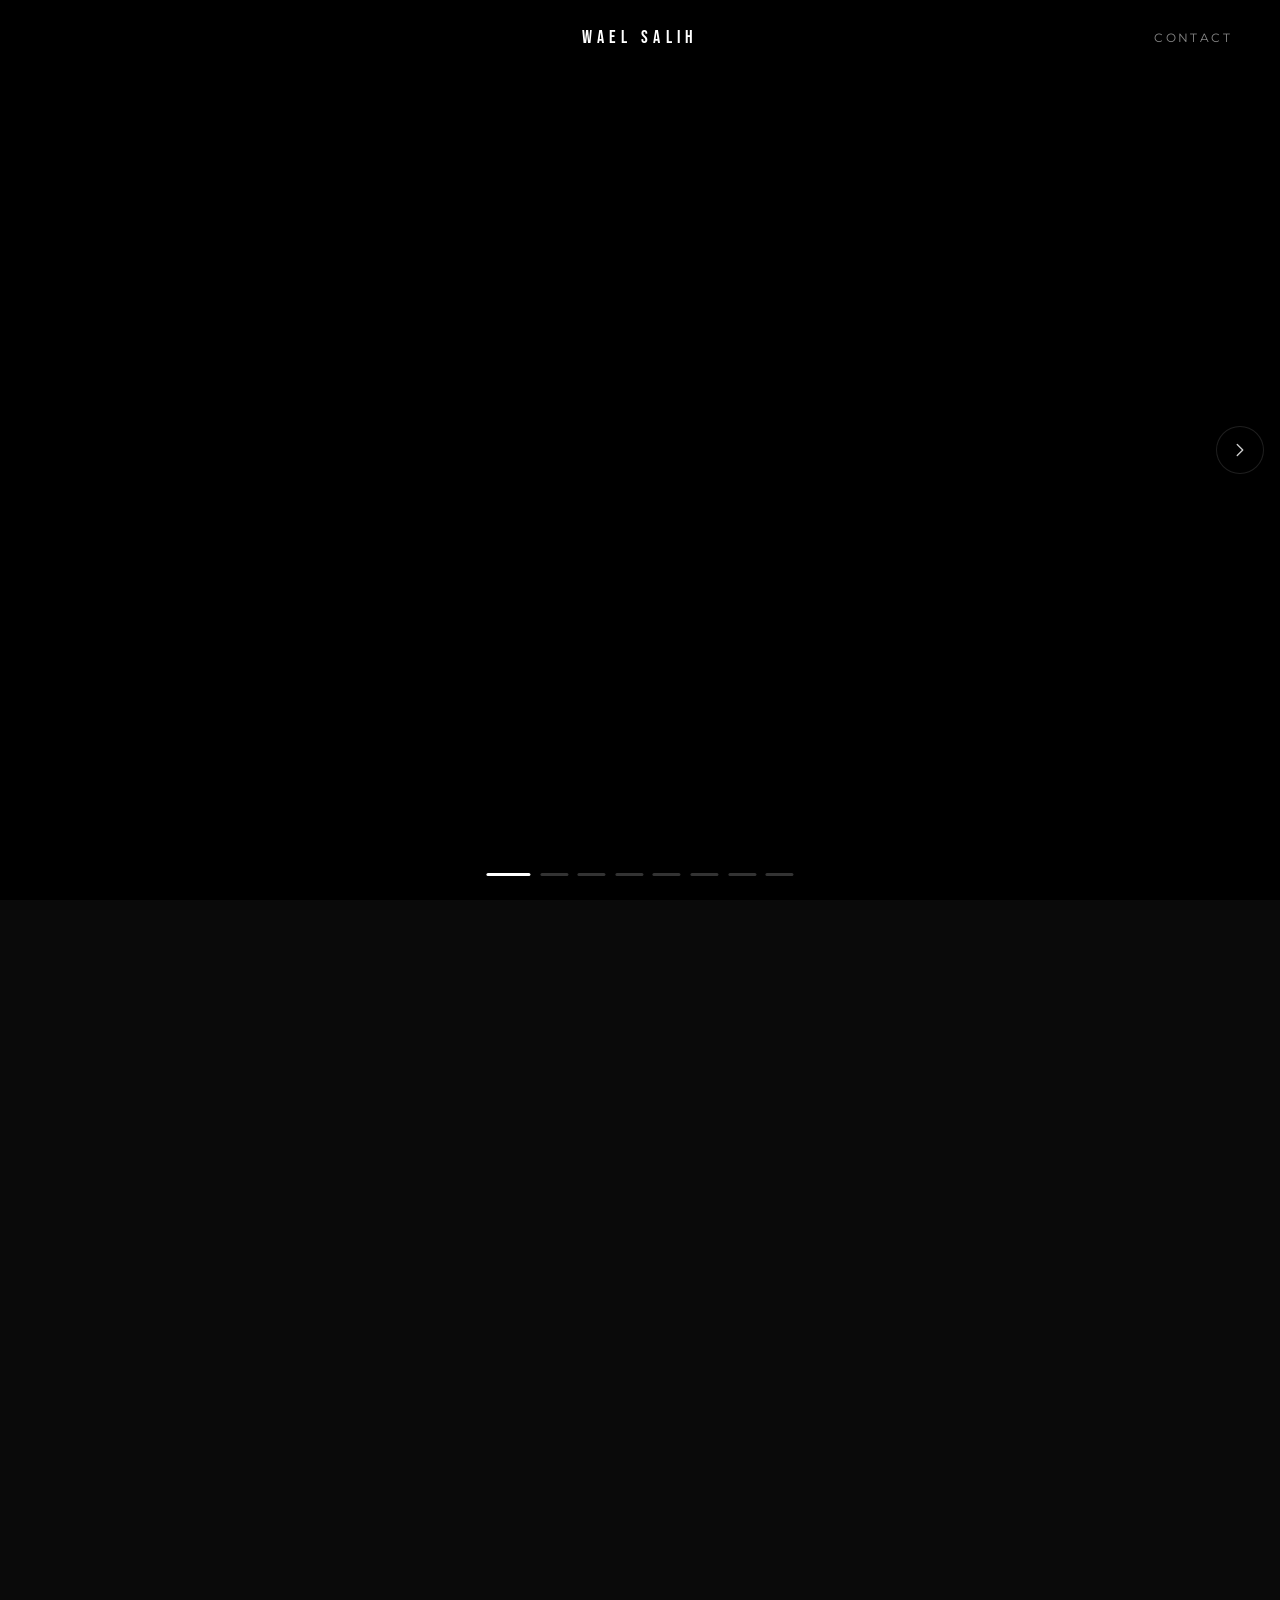
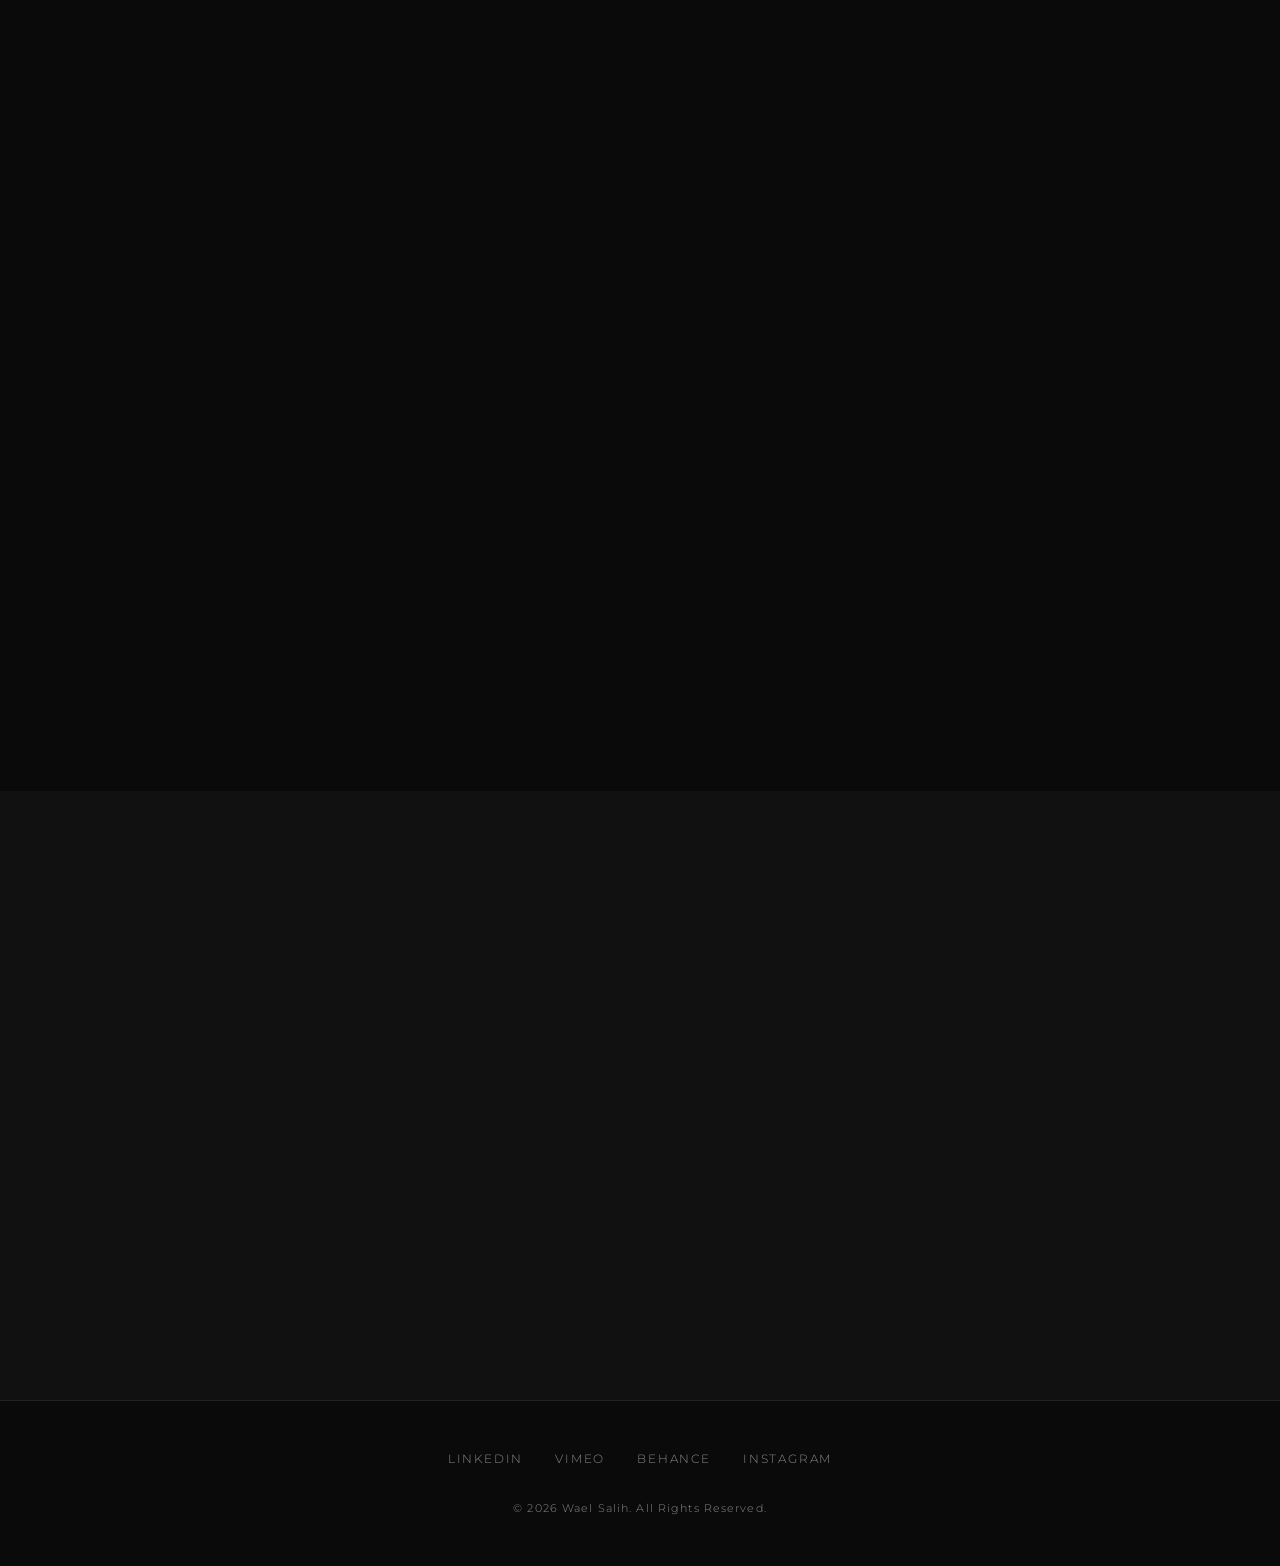
==== commit bdcf6c3f: "Update index.html" ====
--- a/index.html
+++ b/index.html
@@ -16,6 +16,7 @@
     href="https://fonts.googleapis.com/css2?family=Bebas+Neue&family=Montserrat:wght@300;400;500&display=swap"
     rel="stylesheet"
   />
+  <script src="https://player.vimeo.com/api/player.js"></script>
 
   <style>
     *,
@@ -31,7 +32,6 @@
       --bg-secondary: #111111;
       --text: #ffffff;
       --text-muted: #888888;
-      --overlay: rgba(0, 0, 0, 0.6);
       --transition: 0.4s cubic-bezier(0.25, 0.46, 0.45, 0.94);
     }
 
@@ -53,7 +53,7 @@
       text-decoration: none;
     }
 
-    /* Navigation */
+    /* ─── Navigation ─── */
     .navbar {
       position: fixed;
       top: 0;
@@ -61,8 +61,8 @@
       right: 0;
       z-index: 1000;
       padding: 1.5rem 3rem;
-      display: flex;
-      justify-content: space-between;
+      display: grid;
+      grid-template-columns: 1fr auto 1fr;
       align-items: center;
       transition: background var(--transition), padding var(--transition);
     }
@@ -73,22 +73,24 @@
       padding: 1rem 3rem;
     }
 
+    .nav-left { }
+
     .logo {
-      display: flex;
-      align-items: center;
       font-family: "Bebas Neue", sans-serif;
       letter-spacing: 0.3em;
       text-transform: uppercase;
       font-size: 1.1rem;
-    }
-
-    .nav-links {
+      text-align: center;
+    }
+
+    .nav-right {
       display: flex;
+      align-items: center;
+      justify-content: flex-end;
       gap: 2.5rem;
-      list-style: none;
-    }
-
-    .nav-links a {
+    }
+
+    .nav-right a {
       font-size: 0.75rem;
       font-weight: 400;
       letter-spacing: 0.2em;
@@ -98,7 +100,7 @@
       position: relative;
     }
 
-    .nav-links a::after {
+    .nav-right a::after {
       content: "";
       position: absolute;
       bottom: -6px;
@@ -109,23 +111,22 @@
       transition: width var(--transition);
     }
 
-    .nav-links a:hover,
-    .nav-links a.active {
+    .nav-right a:hover {
       color: var(--text);
     }
 
-    .nav-links a:hover::after,
-    .nav-links a.active::after {
+    .nav-right a:hover::after {
       width: 100%;
     }
 
-    /* Mobile Menu Toggle */
     .menu-toggle {
       display: none;
       flex-direction: column;
       gap: 5px;
       cursor: pointer;
       z-index: 1001;
+      position: absolute;
+      right: 1.5rem;
     }
 
     .menu-toggle span {
@@ -135,102 +136,162 @@
       transition: var(--transition);
     }
 
-    /* Hero Section */
-    .hero {
+    /* ═══ HORIZONTAL VIDEO SLIDER ═══ */
+    .video-slider {
+      position: relative;
+      width: 100%;
       height: 100vh;
+      overflow: hidden;
+      background: #000;
+    }
+
+    .video-slider-track {
       display: flex;
-      flex-direction: column;
-      justify-content: center;
-      align-items: center;
-      text-align: center;
+      height: 100%;
+      transition: transform 0.65s cubic-bezier(0.22, 1, 0.36, 1);
+      will-change: transform;
+    }
+
+    .video-slider-track.dragging {
+      transition: none;
+    }
+
+    .video-slide {
+      flex: 0 0 100%;
+      width: 100%;
+      height: 100%;
       position: relative;
       overflow: hidden;
-    }
-
-    .hero-bg {
+      background: #000;
+    }
+
+    .video-slide iframe {
       position: absolute;
-      inset: 0;
-      overflow: hidden;
-    }
-
-    .hero-bg::after {
-      content: "";
+      top: 0;
+      left: 0;
+      width: 100%;
+      height: 100%;
+      border: 0;
+    }
+
+    /* Slide arrows */
+    .slider-arrow {
       position: absolute;
-      inset: 0;
-      background: rgba(0, 0, 0, 0.5);
-      z-index: 1;
-    }
-
-    .hero-bg iframe {
+      top: 0;
+      bottom: 0;
+      z-index: 10;
+      width: 80px;
+      display: flex;
+      align-items: center;
+      justify-content: center;
+      background: transparent;
+      border: none;
+      cursor: pointer;
+      color: var(--text);
+      transition: background 0.35s ease;
+    }
+
+    .slider-arrow:hover {
+      background: rgba(255, 255, 255, 0.04);
+    }
+
+    .slider-arrow.disabled {
+      opacity: 0;
+      pointer-events: none;
+    }
+
+    .slider-arrow--prev { left: 0; }
+    .slider-arrow--next { right: 0; }
+
+    .slider-arrow-inner {
+      width: 48px;
+      height: 48px;
+      border-radius: 50%;
+      display: flex;
+      align-items: center;
+      justify-content: center;
+      background: rgba(0, 0, 0, 0.3);
+      border: 1px solid rgba(255, 255, 255, 0.12);
+      backdrop-filter: blur(8px);
+      transition: transform 0.3s ease, background 0.3s ease, border-color 0.3s ease;
+    }
+
+    .slider-arrow:hover .slider-arrow-inner {
+      background: rgba(0, 0, 0, 0.55);
+      border-color: rgba(255, 255, 255, 0.3);
+      transform: scale(1.08);
+    }
+
+    .slider-arrow:active .slider-arrow-inner {
+      transform: scale(0.95);
+    }
+
+    .slider-arrow svg {
+      width: 22px;
+      height: 22px;
+      stroke: currentColor;
+      fill: none;
+      stroke-width: 1.5;
+      stroke-linecap: round;
+      stroke-linejoin: round;
+      opacity: 0.8;
+    }
+
+    .slider-arrow:hover svg { opacity: 1; }
+
+    /* Dots */
+    .slider-dots {
+      position: absolute;
+      bottom: 1.5rem;
+      left: 50%;
+      transform: translateX(-50%);
+      z-index: 10;
+      display: flex;
+      gap: 0.6rem;
+      align-items: center;
+    }
+
+    .slider-dot {
+      width: 28px;
+      height: 3px;
+      background: rgba(255, 255, 255, 0.2);
+      border: none;
+      cursor: pointer;
+      transition: background 0.3s ease, width 0.3s ease;
+      border-radius: 2px;
+      padding: 0;
+    }
+
+    .slider-dot.active {
+      width: 44px;
+      background: var(--text);
+    }
+
+    .slider-dot:hover {
+      background: rgba(255, 255, 255, 0.45);
+    }
+
+    /* Counter */
+    .slider-counter {
       position: absolute;
       top: 50%;
-      left: 50%;
-      width: 177.78vh;
-      height: 100vh;
-      min-width: 100%;
-      min-height: 56.25vw;
-      transform: translate(-50%, -50%);
+      transform: translateY(-50%);
+      right: 1.5rem;
+      z-index: 5;
+      writing-mode: vertical-rl;
+      font-family: "Bebas Neue", sans-serif;
+      font-size: 0.75rem;
+      letter-spacing: 0.3em;
+      color: rgba(255, 255, 255, 0.3);
       pointer-events: none;
-    }
-
-    .hero-content {
-      position: relative;
-      z-index: 2;
-    }
-
-    .hero-logo {
-      font-family: "Bebas Neue", sans-serif;
-      font-size: clamp(2rem, 8vw, 5rem);
-      letter-spacing: 0.3em;
-      margin-bottom: 1.5rem;
       opacity: 0;
-      animation: fadeUp 1s ease 0.3s forwards;
-    }
-
-    .hero-tagline {
-      font-size: 0.85rem;
-      font-weight: 300;
-      letter-spacing: 0.3em;
-      text-transform: uppercase;
-      color: var(--text);
-      opacity: 0;
-      animation: fadeUp 1s ease 0.6s forwards;
-    }
-
-    .hero-tagline span {
-      display: inline-block;
-      margin: 0 0.75rem;
-    }
-
-    .scroll-hint {
-      position: absolute;
-      bottom: 3rem;
-      left: 50%;
-      transform: translateX(-50%);
-      display: flex;
-      flex-direction: column;
-      align-items: center;
-      gap: 0.75rem;
-      opacity: 0;
-      animation: fadeUp 1s ease 0.9s forwards;
-    }
-
-    .scroll-hint span {
-      font-size: 0.65rem;
-      letter-spacing: 0.3em;
-      text-transform: uppercase;
-      color: var(--text-muted);
-    }
-
-    .scroll-line {
-      width: 1px;
-      height: 50px;
-      background: linear-gradient(to bottom, var(--text-muted), transparent);
-      animation: scrollPulse 2s ease-in-out infinite;
-    }
-
-    /* Section Styles */
-    section {
+      transition: opacity 0.3s ease;
+    }
+
+    .video-slider:hover .slider-counter { opacity: 1; }
+
+    /* ─── Sections ─── */
+    section.content-section {
       padding: 6rem 3rem;
     }
 
@@ -255,7 +316,7 @@
       margin: 0 auto;
     }
 
-    /* Portfolio Grid */
+    /* ─── Portfolio Grid ─── */
     .portfolio-grid {
       display: grid;
       grid-template-columns: repeat(3, 1fr);
@@ -289,159 +350,136 @@
       filter: grayscale(0%);
     }
 
-    /* Videos Section */
-    #videos {
-      padding: 0;
-    }
-
-    .videos-header {
-      padding: 6rem 3rem 3rem;
-      text-align: center;
-    }
-
-    .video-section {
-      position: relative;
-      width: 100%;
-      height: 100vh;
-      overflow: hidden;
-      display: flex;
-      align-items: center;
-      justify-content: center;
-    }
-
-    .video-bg {
-      position: absolute;
-      inset: 0;
-      overflow: hidden;
-    }
-
-    .video-bg::after {
-      content: "";
-      position: absolute;
-      inset: 0;
-      background: rgba(0, 0, 0, 0.4);
-      z-index: 1;
-      pointer-events: none;
-    }
-
-    .video-bg iframe {
-      position: absolute;
-      top: 50%;
-      left: 50%;
-      transform: translate(-50%, -50%);
-      pointer-events: none;
-    }
-
-    .video-bg.wide iframe {
-      width: 177.78vh;
-      height: 100vh;
-      min-width: 100%;
-      min-height: 41.89vw;
-    }
-
-    .video-bg.portrait iframe {
-      width: 100vw;
-      height: 52.73vw;
-      min-width: 189.64vh;
-      min-height: 100vh;
-    }
-
-    .video-bg.square iframe {
-      width: 137vh;
-      height: 100vh;
-      min-width: 100%;
-      min-height: 72.99vw;
-    }
-
-    .video-info {
-      position: relative;
-      z-index: 2;
-      text-align: center;
-      padding: 2rem;
-      opacity: 0;
-      transform: translateY(30px);
-      transition: opacity 0.6s ease, transform 0.6s ease;
-    }
-
-    .video-section:hover .video-info,
-    .video-section.in-view .video-info {
-      opacity: 1;
-      transform: translateY(0);
-    }
-
-    .video-title {
-      font-family: "Bebas Neue", sans-serif;
-      font-size: clamp(2rem, 6vw, 4rem);
-      letter-spacing: 0.2em;
-      text-shadow: 0 2px 20px rgba(0,0,0,0.5);
-    }
-
-    /* Video Navigation Dots */
-    .video-nav {
-      position: fixed;
-      right: 3rem;
-      top: 50%;
-      transform: translateY(-50%);
-      z-index: 100;
-      display: none;
-      flex-direction: column;
-      gap: 1rem;
-    }
-
-    .video-nav.visible {
-      display: flex;
-    }
-
-    .video-dot {
-      width: 10px;
-      height: 10px;
-      border: 1px solid var(--text-muted);
-      border-radius: 50%;
-      cursor: pointer;
-      transition: var(--transition);
-      background: transparent;
-    }
-
-    .video-dot.active {
-      background: var(--text);
-      border-color: var(--text);
-    }
-
-    .video-dot:hover {
-      border-color: var(--text);
-    }
-
-    /* Contact Section */
-    .contact-section {
-      text-align: center;
+    /* ─── About ─── */
+    .about-section {
       padding: 8rem 3rem;
       background: var(--bg-secondary);
-    }
-
-    .contact-title {
+      overflow: hidden;
+    }
+
+    .about-inner {
+      max-width: 1100px;
+      margin: 0 auto;
+      display: grid;
+      grid-template-columns: 1fr 1fr;
+      gap: 5rem;
+      align-items: center;
+    }
+
+    .about-text {
+      order: 2;
+    }
+
+    .about-label {
       font-family: "Bebas Neue", sans-serif;
-      font-size: clamp(2rem, 5vw, 3.5rem);
-      letter-spacing: 0.15em;
+      font-size: 0.8rem;
+      letter-spacing: 0.5em;
+      text-transform: uppercase;
+      color: var(--text-muted);
+      margin-bottom: 1.5rem;
+    }
+
+    .about-heading {
+      font-family: "Bebas Neue", sans-serif;
+      font-size: clamp(2rem, 4vw, 3rem);
+      letter-spacing: 0.1em;
+      line-height: 1.15;
       margin-bottom: 2rem;
     }
 
-    .contact-btn {
-      display: inline-block;
-      padding: 1rem 3rem;
-      border: 1px solid var(--text);
-      font-size: 0.75rem;
+    .about-body p {
+      font-size: 0.88rem;
+      font-weight: 300;
+      color: rgba(255, 255, 255, 0.7);
+      line-height: 1.85;
+      margin-bottom: 1.25rem;
+    }
+
+    .about-body p:last-child {
+      margin-bottom: 0;
+    }
+
+    .about-links {
+      display: flex;
+      gap: 1.75rem;
+      margin-top: 2.5rem;
+      padding-top: 2rem;
+      border-top: 1px solid rgba(255, 255, 255, 0.08);
+      flex-wrap: wrap;
+    }
+
+    .about-links a {
+      font-size: 0.72rem;
       font-weight: 400;
       letter-spacing: 0.2em;
       text-transform: uppercase;
-      transition: background var(--transition), color var(--transition);
-    }
-
-    .contact-btn:hover {
+      color: var(--text-muted);
+      transition: color var(--transition);
+      position: relative;
+    }
+
+    .about-links a::after {
+      content: "";
+      position: absolute;
+      bottom: -4px;
+      left: 0;
+      width: 0;
+      height: 1px;
       background: var(--text);
-      color: var(--bg);
-    }
-
-    /* Footer */
+      transition: width var(--transition);
+    }
+
+    .about-links a:hover {
+      color: var(--text);
+    }
+
+    .about-links a:hover::after {
+      width: 100%;
+    }
+
+    .about-image {
+      order: 1;
+      position: relative;
+      display: flex;
+      justify-content: center;
+      align-items: center;
+    }
+
+    .about-image-frame {
+      position: relative;
+      width: 300px;
+      height: 300px;
+      overflow: hidden;
+      background: var(--bg);
+      border-radius: 50%;
+      margin: 0 auto;
+    }
+
+    .about-image-frame img {
+      width: 100%;
+      height: 100%;
+      object-fit: cover;
+      object-position: center center;
+      filter: grayscale(20%);
+      transition: filter 0.6s ease;
+    }
+
+    .about-image-frame:hover img {
+      filter: grayscale(0%);
+    }
+
+    .about-image-accent {
+      position: absolute;
+      bottom: -1rem;
+      right: -1rem;
+      width: 300px;
+      height: 300px;
+      border: 1px solid rgba(255, 255, 255, 0.06);
+      border-radius: 50%;
+      z-index: -1;
+    }
+
+    /* ─── Footer ─── */
     footer {
       padding: 3rem;
       text-align: center;
@@ -473,7 +511,7 @@
       letter-spacing: 0.1em;
     }
 
-    /* Lightbox */
+    /* ─── Lightbox ─── */
     .lightbox {
       position: fixed;
       inset: 0;
@@ -524,29 +562,7 @@
       opacity: 1;
     }
 
-    /* Animations */
-    @keyframes fadeUp {
-      from {
-        opacity: 0;
-        transform: translateY(40px);
-      }
-      to {
-        opacity: 1;
-        transform: translateY(0);
-      }
-    }
-
-    @keyframes scrollPulse {
-      0%,
-      100% {
-        opacity: 0.4;
-      }
-      50% {
-        opacity: 1;
-      }
-    }
-
-    /* Scroll Reveal */
+    /* ─── Scroll Reveal ─── */
     .reveal {
       opacity: 0;
       transform: translateY(40px);
@@ -558,23 +574,41 @@
       transform: translateY(0);
     }
 
-    /* Responsive */
+    /* ─── Responsive ─── */
     @media (max-width: 1024px) {
       .portfolio-grid {
         grid-template-columns: repeat(2, 1fr);
       }
 
-      section {
+      section.content-section {
         padding: 4rem 2rem;
+      }
+    }
+
+    @media (max-width: 900px) {
+      .about-inner {
+        grid-template-columns: 1fr;
+        gap: 3rem;
+      }
+
+      .about-text { order: 1; }
+
+      .about-image {
+        order: 2;
+        margin: 0 auto;
       }
     }
 
     @media (max-width: 768px) {
       .navbar {
         padding: 1.25rem 1.5rem;
-      }
-
-      .nav-links {
+        display: flex;
+        justify-content: center;
+      }
+
+      .nav-left { display: none; }
+
+      .nav-right {
         position: fixed;
         top: 0;
         left: 0;
@@ -590,26 +624,20 @@
         transition: opacity var(--transition), visibility var(--transition);
       }
 
-      .nav-links.active {
+      .nav-right.active {
         opacity: 1;
         visibility: visible;
       }
 
-      .nav-links a {
-        font-size: 1rem;
-      }
-
-      .menu-toggle {
-        display: flex;
-      }
+      .nav-right a { font-size: 1rem; }
+
+      .menu-toggle { display: flex; }
 
       .menu-toggle.active span:nth-child(1) {
         transform: rotate(45deg) translate(4px, 4px);
       }
 
-      .menu-toggle.active span:nth-child(2) {
-        opacity: 0;
-      }
+      .menu-toggle.active span:nth-child(2) { opacity: 0; }
 
       .menu-toggle.active span:nth-child(3) {
         transform: rotate(-45deg) translate(4px, -4px);
@@ -620,13 +648,19 @@
         gap: 1rem;
       }
 
-      .video-nav {
-        right: 1rem;
-      }
-
-      .video-title {
-        letter-spacing: 0.1em;
-      }
+      .slider-arrow { width: 50px; }
+
+      .slider-arrow-inner {
+        width: 40px;
+        height: 40px;
+      }
+
+      .slider-arrow svg {
+        width: 18px;
+        height: 18px;
+      }
+
+      .video-slider:hover .slider-counter { opacity: 0; }
     }
   </style>
 </head>
@@ -634,15 +668,11 @@
 <body>
   <!-- Navigation -->
   <nav class="navbar">
-    <a href="#home" class="logo">Wael Salih</a>
-
-    <ul class="nav-links">
-      <li><a href="#home" class="active">Home</a></li>
-      <li><a href="#photography">Photography</a></li>
-      <li><a href="#videos">Videos</a></li>
-      <li><a href="#contact">Contact</a></li>
-    </ul>
-
+    <div class="nav-left"></div>
+    <a href="#" class="logo">Wael Salih</a>
+    <div class="nav-right">
+      <a href="#about">Contact</a>
+    </div>
     <div class="menu-toggle" aria-label="Toggle navigation" role="button" tabindex="0">
       <span></span>
       <span></span>
@@ -650,208 +680,138 @@
     </div>
   </nav>
 
-  <!-- Video Navigation Dots -->
-  <div class="video-nav" id="videoNav">
-    <button class="video-dot" data-index="0" aria-label="Video 1"></button>
-    <button class="video-dot" data-index="1" aria-label="Video 2"></button>
-    <button class="video-dot" data-index="2" aria-label="Video 3"></button>
-    <button class="video-dot" data-index="3" aria-label="Video 4"></button>
-    <button class="video-dot" data-index="4" aria-label="Video 5"></button>
-    <button class="video-dot" data-index="5" aria-label="Video 6"></button>
-    <button class="video-dot" data-index="6" aria-label="Video 7"></button>
-    <button class="video-dot" data-index="7" aria-label="Video 8"></button>
+  <!-- ═══ FULL-SCREEN HORIZONTAL VIDEO SLIDER ═══ -->
+  <div class="video-slider" id="videoSlider">
+    <div class="video-slider-track" id="sliderTrack">
+
+      <div class="video-slide">
+        <iframe id="vimeo-0" src="https://player.vimeo.com/video/1117972398?badge=0&autopause=0&player_id=vimeo-0&app_id=58479&title=0&byline=0&portrait=0&muted=1&loop=1&autoplay=1" allow="autoplay; fullscreen; picture-in-picture" allowfullscreen title="BSTLAND"></iframe>
+      </div>
+
+      <div class="video-slide">
+        <iframe id="vimeo-1" src="https://player.vimeo.com/video/924467659?badge=0&autopause=0&player_id=vimeo-1&app_id=58479&title=0&byline=0&portrait=0&muted=1&loop=1" allow="autoplay; fullscreen; picture-in-picture" allowfullscreen title="Soiree"></iframe>
+      </div>
+
+      <div class="video-slide">
+        <iframe id="vimeo-2" src="https://player.vimeo.com/video/1174122753?badge=0&autopause=0&player_id=vimeo-2&app_id=58479&title=0&byline=0&portrait=0&muted=1&loop=1" allow="autoplay; fullscreen; picture-in-picture" allowfullscreen title="Rave 03"></iframe>
+      </div>
+
+      <div class="video-slide">
+        <iframe id="vimeo-3" src="https://player.vimeo.com/video/1041163275?badge=0&autopause=0&player_id=vimeo-3&app_id=58479&title=0&byline=0&portrait=0&muted=1&loop=1" allow="autoplay; fullscreen; picture-in-picture" allowfullscreen title="Origin"></iframe>
+      </div>
+
+      <div class="video-slide">
+        <iframe id="vimeo-4" src="https://player.vimeo.com/video/984471494?badge=0&autopause=0&player_id=vimeo-4&app_id=58479&title=0&byline=0&portrait=0&muted=1&loop=1" allow="autoplay; fullscreen; picture-in-picture" allowfullscreen title="Lydia Thomas"></iframe>
+      </div>
+
+      <div class="video-slide">
+        <iframe id="vimeo-5" src="https://player.vimeo.com/video/906706546?badge=0&autopause=0&player_id=vimeo-5&app_id=58479&title=0&byline=0&portrait=0&muted=1&loop=1" allow="autoplay; fullscreen; picture-in-picture" allowfullscreen title="Icaros"></iframe>
+      </div>
+
+      <div class="video-slide">
+        <iframe id="vimeo-6" src="https://player.vimeo.com/video/911030224?badge=0&autopause=0&player_id=vimeo-6&app_id=58479&title=0&byline=0&portrait=0&muted=1&loop=1" allow="autoplay; fullscreen; picture-in-picture" allowfullscreen title="Nothing Without Intention"></iframe>
+      </div>
+
+      <div class="video-slide">
+        <iframe id="vimeo-7" src="https://player.vimeo.com/video/898153724?badge=0&autopause=0&player_id=vimeo-7&app_id=58479&title=0&byline=0&portrait=0&muted=1&loop=1" allow="autoplay; fullscreen; picture-in-picture" allowfullscreen title="AĊiD"></iframe>
+      </div>
+
+    </div>
+
+    <!-- Arrows -->
+    <button class="slider-arrow slider-arrow--prev disabled" id="prevArrow" aria-label="Previous video">
+      <div class="slider-arrow-inner">
+        <svg viewBox="0 0 24 24"><polyline points="15 18 9 12 15 6"></polyline></svg>
+      </div>
+    </button>
+    <button class="slider-arrow slider-arrow--next" id="nextArrow" aria-label="Next video">
+      <div class="slider-arrow-inner">
+        <svg viewBox="0 0 24 24"><polyline points="9 6 15 12 9 18"></polyline></svg>
+      </div>
+    </button>
+
+    <!-- Dots -->
+    <div class="slider-dots" id="sliderDots">
+      <button class="slider-dot active" data-index="0"></button>
+      <button class="slider-dot" data-index="1"></button>
+      <button class="slider-dot" data-index="2"></button>
+      <button class="slider-dot" data-index="3"></button>
+      <button class="slider-dot" data-index="4"></button>
+      <button class="slider-dot" data-index="5"></button>
+      <button class="slider-dot" data-index="6"></button>
+      <button class="slider-dot" data-index="7"></button>
+    </div>
+
+    <!-- Counter -->
+    <div class="slider-counter" id="sliderCounter">01 / 08</div>
   </div>
 
-  <!-- Hero Section -->
-  <section class="hero" id="home">
-    <div class="hero-bg">
-      <iframe
-        src="https://player.vimeo.com/video/898002243?autoplay=1&loop=1&muted=1&background=1&quality=1080p"
-        frameborder="0"
-        allow="autoplay; fullscreen"
-        title="Background Video"
-      ></iframe>
-    </div>
-
-    <div class="hero-content">
-      <h1 class="hero-logo">Wael Salih</h1>
-      <p class="hero-tagline">Photographer <span>·</span> Videographer <span>·</span> Editor</p>
-    </div>
-
-    <div class="scroll-hint">
-      <span>Scroll</span>
-      <div class="scroll-line"></div>
-    </div>
-  </section>
-
-  <!-- Photography Section -->
-  <section id="photography">
+  <!-- ═══ PHOTOGRAPHY ═══ -->
+  <section class="content-section" id="photography">
     <div class="section-header reveal">
       <h2 class="section-title">Selected Works</h2>
       <div class="section-line"></div>
     </div>
 
     <div class="portfolio-grid">
-      <div class="portfolio-item portrait reveal">
-        <img src="6.jpg" alt="Portrait - Peru" loading="lazy" />
-      </div>
-      <div class="portfolio-item portrait reveal">
-        <img src="2.jpg" alt="River Scene - Peru" loading="lazy" />
-      </div>
-      <div class="portfolio-item reveal">
-        <img src="12.jpg" alt="River Boat - Peru" loading="lazy" />
-      </div>
-      <div class="portfolio-item reveal">
-        <img src="10.JPG" alt="Street Market - Peru" loading="lazy" />
-      </div>
-      <div class="portfolio-item reveal">
-        <img src="11.JPG" alt="Street Scene - Peru" loading="lazy" />
-      </div>
-      <div class="portfolio-item reveal">
-        <img src="7.JPG" alt="Abstract Water - Peru" loading="lazy" />
-      </div>
-      <div class="portfolio-item reveal">
-        <img src="8.JPG" alt="Lake Swimming - Peru" loading="lazy" />
-      </div>
-      <div class="portfolio-item reveal">
-        <img src="9.JPG" alt="Swimming - Peru" loading="lazy" />
-      </div>
-      <div class="portfolio-item reveal">
-        <img src="26.JPG" alt="Mountains - Peru" loading="lazy" />
-      </div>
-      <div class="portfolio-item portrait reveal">
-        <img src="16.JPG" alt="Waterfall - Peru" loading="lazy" />
-      </div>
-      <div class="portfolio-item reveal">
-        <img src="19.JPG" alt="Textile Hands - Peru" loading="lazy" />
-      </div>
-      <div class="portfolio-item portrait reveal">
-        <img src="17.jpeg" alt="Waterfall Swim - Peru" loading="lazy" />
-      </div>
-      <div class="portfolio-item reveal">
-        <img src="13.jpg" alt="Street Documentary - DC" loading="lazy" />
-      </div>
-      <div class="portfolio-item reveal">
-        <img src="14.jpg" alt="Street Documentary - DC" loading="lazy" />
-      </div>
-      <div class="portfolio-item portrait reveal">
-        <img src="11680010.jpg" alt="Street Documentary" loading="lazy" />
-      </div>
-      <div class="portfolio-item reveal">
-        <img src="13180044.jpg" alt="Concert" loading="lazy" />
-      </div>
-      <div class="portfolio-item portrait reveal">
-        <img src="IMG_6212.jpg" alt="Night Scene" loading="lazy" />
-      </div>
-      <div class="portfolio-item portrait reveal">
-        <img src="11680022.jpg" alt="Night Market" loading="lazy" />
-      </div>
-      <div class="portfolio-item portrait reveal">
-        <img src="11680016.jpg" alt="Portrait" loading="lazy" />
-      </div>
-      <div class="portfolio-item portrait reveal">
-        <img src="11680032.jpg" alt="Neon Lights" loading="lazy" />
-      </div>
+      <div class="portfolio-item portrait reveal"><img src="6.jpg" alt="" loading="lazy" /></div>
+      <div class="portfolio-item portrait reveal"><img src="2.jpg" alt="" loading="lazy" /></div>
+      <div class="portfolio-item portrait reveal"><img src="16.JPG" alt="" loading="lazy" /></div>
+      <div class="portfolio-item portrait reveal"><img src="17.jpeg" alt="" loading="lazy" /></div>
+      <div class="portfolio-item portrait reveal"><img src="11680010.jpg" alt="" loading="lazy" /></div>
+      <div class="portfolio-item portrait reveal"><img src="IMG_6212.jpg" alt="" loading="lazy" /></div>
+      <div class="portfolio-item portrait reveal"><img src="11680022.jpg" alt="" loading="lazy" /></div>
+      <div class="portfolio-item portrait reveal"><img src="11680016.jpg" alt="" loading="lazy" /></div>
+      <div class="portfolio-item portrait reveal"><img src="11680032.jpg" alt="" loading="lazy" /></div>
+
+      <div class="portfolio-item reveal"><img src="12.jpg" alt="" loading="lazy" /></div>
+      <div class="portfolio-item reveal"><img src="10.JPG" alt="" loading="lazy" /></div>
+      <div class="portfolio-item reveal"><img src="11.JPG" alt="" loading="lazy" /></div>
+      <div class="portfolio-item reveal"><img src="7.JPG" alt="" loading="lazy" /></div>
+      <div class="portfolio-item reveal"><img src="8.JPG" alt="" loading="lazy" /></div>
+      <div class="portfolio-item reveal"><img src="9.JPG" alt="" loading="lazy" /></div>
+      <div class="portfolio-item reveal"><img src="26.JPG" alt="" loading="lazy" /></div>
+      <div class="portfolio-item reveal"><img src="19.JPG" alt="" loading="lazy" /></div>
+      <div class="portfolio-item reveal"><img src="13.jpg" alt="" loading="lazy" /></div>
+      <div class="portfolio-item reveal"><img src="14.jpg" alt="" loading="lazy" /></div>
+      <div class="portfolio-item reveal"><img src="13180044.jpg" alt="" loading="lazy" /></div>
     </div>
   </section>
 
-  <!-- Videos Section -->
-  <section id="videos">
-    <div class="videos-header">
-      <div class="section-header reveal">
-        <h2 class="section-title">Film Work</h2>
-        <div class="section-line"></div>
+  <!-- ═══ ABOUT ═══ -->
+  <section class="about-section" id="about">
+    <div class="about-inner">
+      <div class="about-text reveal">
+        <p class="about-label">About</p>
+        <h2 class="about-heading">Wael Salih</h2>
+        <div class="about-body">
+          <p>New York / DC filmmaker with over 8 years of experience as a Cinematographer and Editor. My work spans Music Videos, Short Films, Documentaries, Live Events, and News Coverage — handling the full pipeline from camera to final export using DaVinci Resolve, Blender, and Fusion.</p>
+        </div>
+        <div class="about-links">
+          <a href="https://www.linkedin.com/in/waelsalih/" target="_blank" rel="noreferrer">LinkedIn</a>
+          <a href="https://vimeo.com/user208231715" target="_blank" rel="noreferrer">Vimeo</a>
+          <a href="https://www.behance.net/waelsalih" target="_blank" rel="noreferrer">Behance</a>
+          <a href="https://www.instagram.com/zamzam.png" target="_blank" rel="noreferrer">Instagram</a>
+        </div>
+      </div>
+      <div class="about-image reveal">
+        <div class="about-image-frame">
+          <img src="06390008_4.JPG" alt="" />
+        </div>
+        <div class="about-image-accent"></div>
       </div>
     </div>
-
-    <div class="video-section" data-video-index="0">
-      <div class="video-bg wide">
-        <iframe src="https://player.vimeo.com/video/1117972398?badge=0&autopause=0&player_id=0&app_id=58479&autoplay=1&muted=1&loop=1&background=1" frameborder="0" allow="autoplay; fullscreen; picture-in-picture" referrerpolicy="strict-origin-when-cross-origin" title="BSTLAND"></iframe>
-      </div>
-      <div class="video-info">
-        <h2 class="video-title">BSTLAND</h2>
-      </div>
-    </div>
-
-    <div class="video-section" data-video-index="1">
-      <div class="video-bg wide">
-        <iframe src="https://player.vimeo.com/video/924467659?badge=0&autopause=0&player_id=0&app_id=58479&autoplay=1&muted=1&loop=1&background=1" frameborder="0" allow="autoplay; fullscreen; picture-in-picture" referrerpolicy="strict-origin-when-cross-origin" title="Soiree"></iframe>
-      </div>
-      <div class="video-info">
-        <h2 class="video-title">Soiree</h2>
-      </div>
-    </div>
-
-    <div class="video-section" data-video-index="2">
-      <div class="video-bg wide">
-        <iframe src="https://player.vimeo.com/video/1174122753?badge=0&autopause=0&player_id=0&app_id=58479&autoplay=1&muted=1&loop=1&background=1" frameborder="0" allow="autoplay; fullscreen; picture-in-picture" referrerpolicy="strict-origin-when-cross-origin" title="Rave 03"></iframe>
-      </div>
-      <div class="video-info">
-        <h2 class="video-title">Rave 03</h2>
-      </div>
-    </div>
-
-    <div class="video-section" data-video-index="3">
-      <div class="video-bg wide">
-        <iframe src="https://player.vimeo.com/video/1041163275?badge=0&autopause=0&player_id=0&app_id=58479&autoplay=1&muted=1&loop=1&background=1" frameborder="0" allow="autoplay; fullscreen; picture-in-picture" referrerpolicy="strict-origin-when-cross-origin" title="Origin"></iframe>
-      </div>
-      <div class="video-info">
-        <h2 class="video-title">Origin</h2>
-      </div>
-    </div>
-
-    <div class="video-section" data-video-index="4">
-      <div class="video-bg portrait">
-        <iframe src="https://player.vimeo.com/video/984471494?badge=0&autopause=0&player_id=0&app_id=58479&autoplay=1&muted=1&loop=1&background=1" frameborder="0" allow="autoplay; fullscreen; picture-in-picture" referrerpolicy="strict-origin-when-cross-origin" title="Lydia Thomas"></iframe>
-      </div>
-      <div class="video-info">
-        <h2 class="video-title">Lydia Thomas</h2>
-      </div>
-    </div>
-
-    <div class="video-section" data-video-index="5">
-      <div class="video-bg portrait">
-        <iframe src="https://player.vimeo.com/video/906706546?badge=0&autopause=0&player_id=0&app_id=58479&autoplay=1&muted=1&loop=1&background=1" frameborder="0" allow="autoplay; fullscreen; picture-in-picture" referrerpolicy="strict-origin-when-cross-origin" title="Icaros"></iframe>
-      </div>
-      <div class="video-info">
-        <h2 class="video-title">Icaros</h2>
-      </div>
-    </div>
-
-    <div class="video-section" data-video-index="6">
-      <div class="video-bg square">
-        <iframe src="https://player.vimeo.com/video/911030224?badge=0&autopause=0&player_id=0&app_id=58479&autoplay=1&muted=1&loop=1&background=1" frameborder="0" allow="autoplay; fullscreen; picture-in-picture" referrerpolicy="strict-origin-when-cross-origin" title="Nothing Without Intention"></iframe>
-      </div>
-      <div class="video-info">
-        <h2 class="video-title">Nothing Without Intention</h2>
-      </div>
-    </div>
-
-    <div class="video-section" data-video-index="7">
-      <div class="video-bg wide">
-        <iframe src="https://player.vimeo.com/video/898153724?badge=0&autopause=0&player_id=0&app_id=58479&autoplay=1&muted=1&loop=1&background=1" frameborder="0" allow="autoplay; fullscreen; picture-in-picture" referrerpolicy="strict-origin-when-cross-origin" title="AĊiD"></iframe>
-      </div>
-      <div class="video-info">
-        <h2 class="video-title">AĊiD</h2>
-      </div>
-    </div>
-  </section>
-
-  <!-- Contact Section -->
-  <section class="contact-section" id="contact">
-    <h2 class="contact-title reveal">Let's Work Together</h2>
-    <a href="mailto:hello@waelsalih.com" class="contact-btn reveal">Get In Touch</a>
   </section>
 
   <!-- Footer -->
   <footer>
     <div class="social-links">
+      <a href="https://www.linkedin.com/in/waelsalih/" target="_blank" rel="noreferrer">LinkedIn</a>
+      <a href="https://vimeo.com/user208231715" target="_blank" rel="noreferrer">Vimeo</a>
       <a href="https://www.behance.net/waelsalih" target="_blank" rel="noreferrer">Behance</a>
-      <a href="#" target="_blank" rel="noreferrer">Instagram</a>
-      <a href="#" target="_blank" rel="noreferrer">Vimeo</a>
-      <a href="#" target="_blank" rel="noreferrer">LinkedIn</a>
+      <a href="https://www.instagram.com/zamzam.png" target="_blank" rel="noreferrer">Instagram</a>
     </div>
-    <p class="copyright">© 2026 Wael Salih. All Rights Reserved.</p>
+    <p class="copyright">&copy; 2026 Wael Salih. All Rights Reserved.</p>
   </footer>
 
   <!-- Lightbox -->
@@ -861,132 +821,188 @@
   </div>
 
   <script>
-    // Navbar scroll effect
-    const navbar = document.querySelector(".navbar");
-    window.addEventListener("scroll", () => {
+    // ═══ VIMEO PLAYERS ═══
+    var iframes = document.querySelectorAll('.video-slide iframe');
+    var players = [];
+
+    for (var i = 0; i < iframes.length; i++) {
+      players.push(new Vimeo.Player(iframes[i]));
+    }
+
+    function syncPlayback(activeIndex) {
+      for (var i = 0; i < players.length; i++) {
+        if (i === activeIndex) {
+          players[i].play().catch(function(){});
+        } else {
+          players[i].pause().catch(function(){});
+        }
+      }
+    }
+
+    window.addEventListener('load', function() {
+      syncPlayback(0);
+    });
+
+    // ═══ HORIZONTAL SLIDER ═══
+    var slider = document.getElementById("videoSlider");
+    var track = document.getElementById("sliderTrack");
+    var slides = document.querySelectorAll(".video-slide");
+    var prevArrow = document.getElementById("prevArrow");
+    var nextArrow = document.getElementById("nextArrow");
+    var dots = document.querySelectorAll(".slider-dot");
+    var counter = document.getElementById("sliderCounter");
+    var totalSlides = slides.length;
+    var current = 0;
+
+    function goToSlide(index) {
+      if (index < 0 || index >= totalSlides) return;
+      current = index;
+      track.style.transform = "translateX(-" + (current * 100) + "%)";
+
+      prevArrow.classList.toggle("disabled", current === 0);
+      nextArrow.classList.toggle("disabled", current === totalSlides - 1);
+
+      for (var i = 0; i < dots.length; i++) {
+        dots[i].classList.toggle("active", i === current);
+      }
+
+      var num = (current + 1 < 10 ? "0" : "") + (current + 1);
+      var tot = (totalSlides < 10 ? "0" : "") + totalSlides;
+      counter.textContent = num + " / " + tot;
+
+      syncPlayback(current);
+    }
+
+    prevArrow.addEventListener("click", function() { goToSlide(current - 1); });
+    nextArrow.addEventListener("click", function() { goToSlide(current + 1); });
+
+    for (var d = 0; d < dots.length; d++) {
+      (function(dot) {
+        dot.addEventListener("click", function() {
+          goToSlide(parseInt(dot.getAttribute("data-index")));
+        });
+      })(dots[d]);
+    }
+
+    // Keyboard
+    document.addEventListener("keydown", function(e) {
+      var rect = slider.getBoundingClientRect();
+      var inView = rect.top < window.innerHeight * 0.7 && rect.bottom > window.innerHeight * 0.3;
+      if (!inView) return;
+      if (e.key === "ArrowLeft") goToSlide(current - 1);
+      if (e.key === "ArrowRight") goToSlide(current + 1);
+    });
+
+    // Touch / drag
+    var dragStartX = 0;
+    var dragDelta = 0;
+    var isDragging = false;
+
+    slider.addEventListener("pointerdown", function(e) {
+      if (e.target.closest("iframe") || e.target.closest("button")) return;
+      isDragging = true;
+      dragStartX = e.clientX;
+      dragDelta = 0;
+      track.classList.add("dragging");
+      slider.setPointerCapture(e.pointerId);
+    });
+
+    slider.addEventListener("pointermove", function(e) {
+      if (!isDragging) return;
+      dragDelta = e.clientX - dragStartX;
+      var offset = -(current * window.innerWidth) + dragDelta;
+      track.style.transform = "translateX(" + offset + "px)";
+    });
+
+    slider.addEventListener("pointerup", function() {
+      if (!isDragging) return;
+      isDragging = false;
+      track.classList.remove("dragging");
+      var threshold = window.innerWidth * 0.15;
+      if (dragDelta < -threshold && current < totalSlides - 1) {
+        goToSlide(current + 1);
+      } else if (dragDelta > threshold && current > 0) {
+        goToSlide(current - 1);
+      } else {
+        goToSlide(current);
+      }
+    });
+
+    slider.addEventListener("pointercancel", function() {
+      if (isDragging) {
+        isDragging = false;
+        track.classList.remove("dragging");
+        goToSlide(current);
+      }
+    });
+
+    // ─── Navbar scroll ───
+    var navbar = document.querySelector(".navbar");
+    window.addEventListener("scroll", function() {
       navbar.classList.toggle("scrolled", window.scrollY > 100);
     });
 
-    // Mobile menu toggle
-    const menuToggle = document.querySelector(".menu-toggle");
-    const navLinks = document.querySelector(".nav-links");
-
-    const toggleMenu = () => {
+    // ─── Mobile menu ───
+    var menuToggle = document.querySelector(".menu-toggle");
+    var navRight = document.querySelector(".nav-right");
+
+    function toggleMenu() {
       menuToggle.classList.toggle("active");
-      navLinks.classList.toggle("active");
-    };
+      navRight.classList.toggle("active");
+    }
 
     menuToggle.addEventListener("click", toggleMenu);
-    menuToggle.addEventListener("keypress", (e) => {
+    menuToggle.addEventListener("keypress", function(e) {
       if (e.key === "Enter" || e.key === " ") toggleMenu();
     });
 
-    document.querySelectorAll(".nav-links a").forEach((link) => {
-      link.addEventListener("click", () => {
+    var navLinks = document.querySelectorAll(".nav-right a");
+    for (var n = 0; n < navLinks.length; n++) {
+      navLinks[n].addEventListener("click", function() {
         menuToggle.classList.remove("active");
-        navLinks.classList.remove("active");
+        navRight.classList.remove("active");
       });
-    });
-
-    // Active nav link on scroll
-    const sections = document.querySelectorAll("section[id]");
-    const navItems = document.querySelectorAll(".nav-links a");
-
-    const updateActiveNav = () => {
-      const scrollPos = window.scrollY + 200;
-      sections.forEach((section) => {
-        const sectionTop = section.offsetTop;
-        const sectionHeight = section.offsetHeight;
-        const sectionId = section.getAttribute("id");
-        if (scrollPos >= sectionTop && scrollPos < sectionTop + sectionHeight) {
-          navItems.forEach((item) => {
-            item.classList.remove("active");
-            if (item.getAttribute("href") === `#${sectionId}`) {
-              item.classList.add("active");
-            }
-          });
-        }
-      });
-    };
-
-    window.addEventListener("scroll", updateActiveNav);
-
-    // Lightbox
-    const lightbox = document.getElementById("lightbox");
-    const lightboxImg = document.getElementById("lightboxImg");
-
-    document.querySelectorAll(".portfolio-item").forEach((item) => {
-      item.addEventListener("click", () => {
-        const img = item.querySelector("img");
-        lightboxImg.src = img.src;
-        lightbox.classList.add("active");
-        document.body.style.overflow = "hidden";
-      });
-    });
-
-    const closeLightbox = () => {
+    }
+
+    // ─── Lightbox ───
+    var lightbox = document.getElementById("lightbox");
+    var lightboxImg = document.getElementById("lightboxImg");
+    var portfolioItems = document.querySelectorAll(".portfolio-item");
+
+    for (var p = 0; p < portfolioItems.length; p++) {
+      (function(item) {
+        item.addEventListener("click", function() {
+          lightboxImg.src = item.querySelector("img").src;
+          lightbox.classList.add("active");
+          document.body.style.overflow = "hidden";
+        });
+      })(portfolioItems[p]);
+    }
+
+    function closeLightbox() {
       lightbox.classList.remove("active");
       document.body.style.overflow = "";
-    };
+    }
 
     lightbox.addEventListener("click", closeLightbox);
-    document.addEventListener("keydown", (e) => {
+    document.addEventListener("keydown", function(e) {
       if (e.key === "Escape") closeLightbox();
     });
 
-    // Scroll reveal
-    const revealElements = document.querySelectorAll(".reveal");
-
-    const revealOnScroll = () => {
-      revealElements.forEach((el, index) => {
-        const rect = el.getBoundingClientRect();
+    // ─── Scroll reveal ───
+    var revealElements = document.querySelectorAll(".reveal");
+
+    function revealOnScroll() {
+      for (var r = 0; r < revealElements.length; r++) {
+        var rect = revealElements[r].getBoundingClientRect();
         if (rect.top < window.innerHeight - 100) {
-          setTimeout(() => {
-            el.classList.add("visible");
-          }, index * 50);
+          revealElements[r].classList.add("visible");
         }
-      });
-    };
+      }
+    }
 
     window.addEventListener("scroll", revealOnScroll);
     window.addEventListener("load", revealOnScroll);
-
-    // Video section handling
-    const videoSections = document.querySelectorAll(".video-section");
-    const videoNav = document.getElementById("videoNav");
-    const videoDots = document.querySelectorAll(".video-dot");
-    const videosSection = document.getElementById("videos");
-
-    const updateVideoNav = () => {
-      const videosRect = videosSection.getBoundingClientRect();
-      const isInVideos = videosRect.top < window.innerHeight * 0.5 && videosRect.bottom > window.innerHeight * 0.5;
-
-      videoNav.classList.toggle("visible", isInVideos);
-
-      let activeIndex = 0;
-      videoSections.forEach((section, index) => {
-        const rect = section.getBoundingClientRect();
-        if (rect.top < window.innerHeight * 0.5 && rect.bottom > window.innerHeight * 0.5) {
-          activeIndex = index;
-          section.classList.add("in-view");
-        } else {
-          section.classList.remove("in-view");
-        }
-      });
-
-      videoDots.forEach((dot, index) => {
-        dot.classList.toggle("active", index === activeIndex);
-      });
-    };
-
-    window.addEventListener("scroll", updateVideoNav);
-
-    videoDots.forEach((dot) => {
-      dot.addEventListener("click", () => {
-        const index = parseInt(dot.dataset.index);
-        videoSections[index].scrollIntoView({ behavior: "smooth" });
-      });
-    });
   </script>
 </body>
 </html>
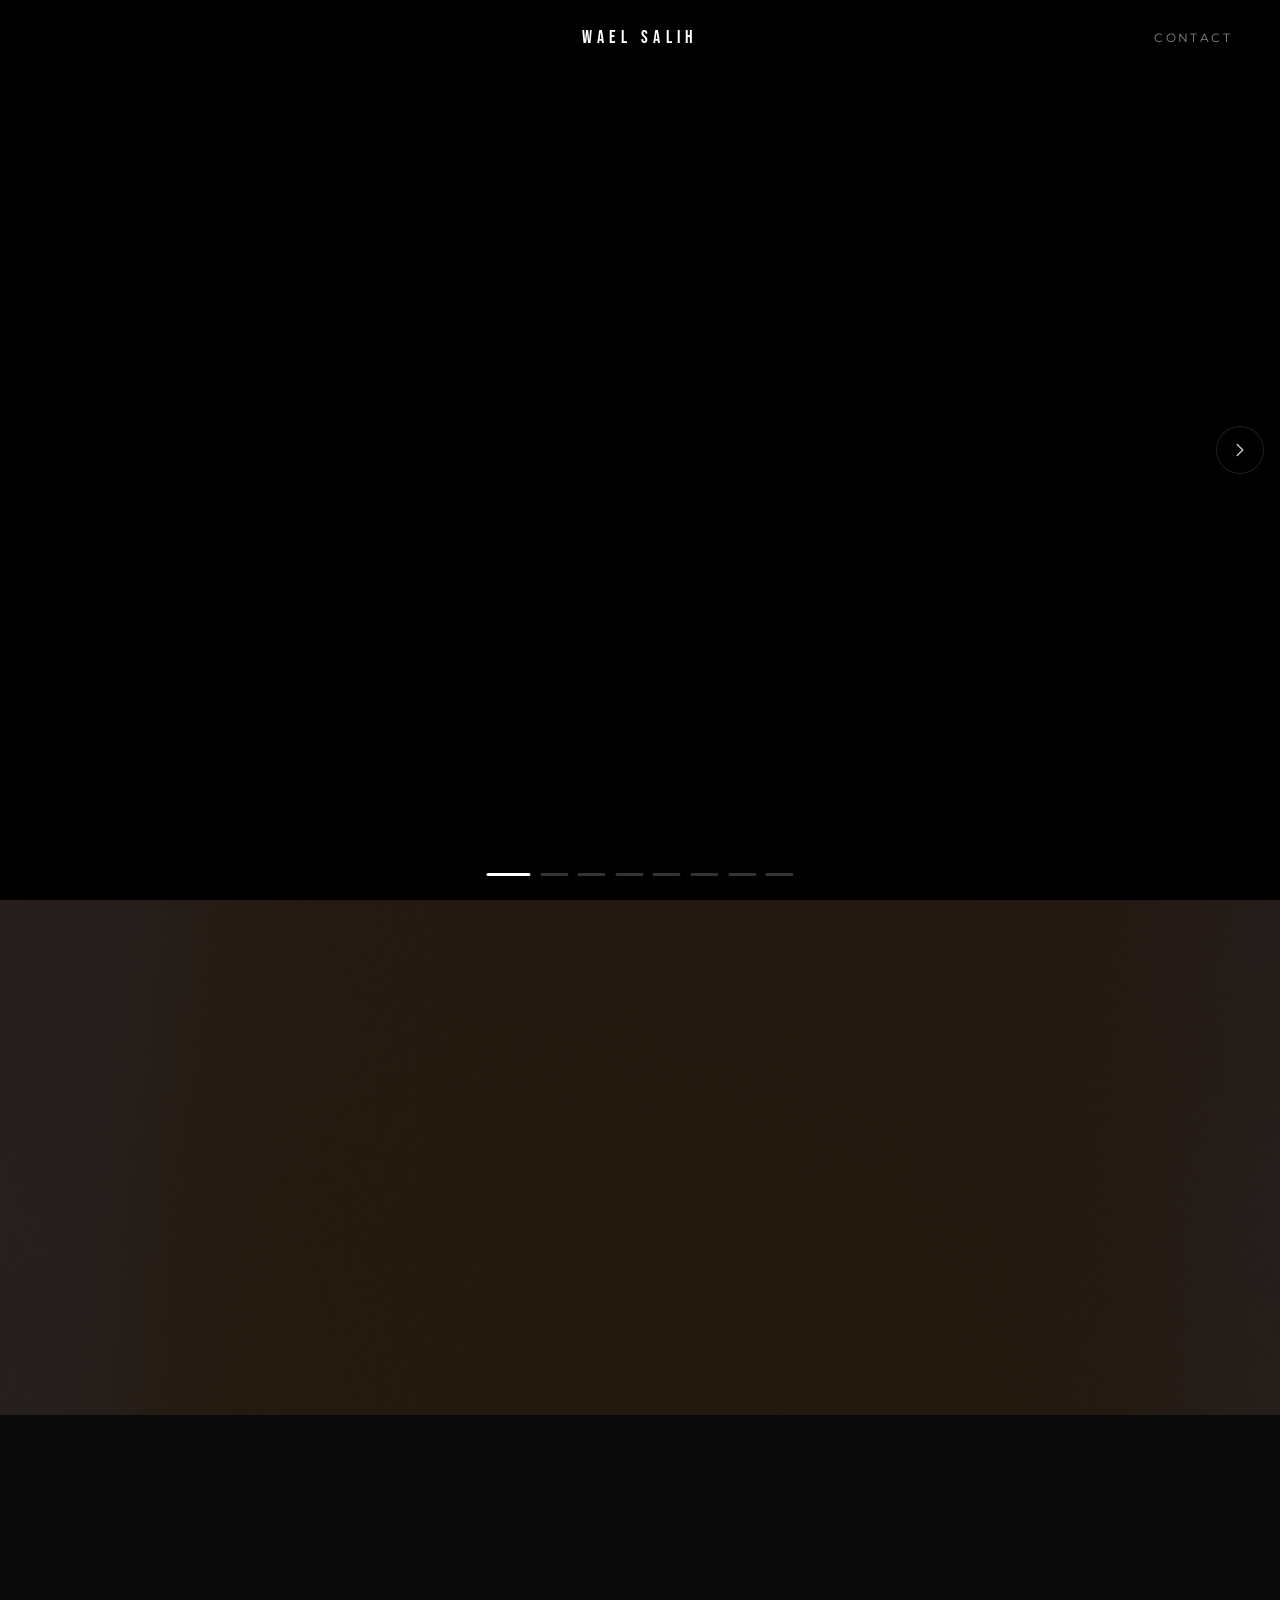
==== commit 5766166a: "Update index.html" ====
--- a/index.html
+++ b/index.html
@@ -42,6 +42,11 @@
     body {
       font-family: "Montserrat", sans-serif;
       background-color: var(--bg);
+      background-image: url('IMG_3603.JPG');
+      background-size: cover;
+      background-position: center;
+      background-attachment: fixed;
+      background-repeat: no-repeat;
       color: var(--text);
       line-height: 1.6;
       font-weight: 300;
@@ -293,6 +298,7 @@
     /* ─── Sections ─── */
     section.content-section {
       padding: 6rem 3rem;
+      background: rgba(10, 10, 10, 0.85);
     }
 
     .section-header {
@@ -353,7 +359,7 @@
     /* ─── About ─── */
     .about-section {
       padding: 8rem 3rem;
-      background: var(--bg-secondary);
+      background: rgba(17, 17, 17, 0.92);
       overflow: hidden;
     }
 
@@ -459,56 +465,13 @@
       width: 100%;
       height: 100%;
       object-fit: cover;
-      object-position: center center;
+      object-position: 55% 25%;
       filter: grayscale(20%);
       transition: filter 0.6s ease;
     }
 
     .about-image-frame:hover img {
       filter: grayscale(0%);
-    }
-
-    .about-image-accent {
-      position: absolute;
-      bottom: -1rem;
-      right: -1rem;
-      width: 300px;
-      height: 300px;
-      border: 1px solid rgba(255, 255, 255, 0.06);
-      border-radius: 50%;
-      z-index: -1;
-    }
-
-    /* ─── Footer ─── */
-    footer {
-      padding: 3rem;
-      text-align: center;
-      border-top: 1px solid rgba(255, 255, 255, 0.1);
-    }
-
-    .social-links {
-      display: flex;
-      justify-content: center;
-      gap: 2rem;
-      margin-bottom: 2rem;
-    }
-
-    .social-links a {
-      font-size: 0.75rem;
-      letter-spacing: 0.15em;
-      text-transform: uppercase;
-      color: var(--text-muted);
-      transition: color var(--transition);
-    }
-
-    .social-links a:hover {
-      color: var(--text);
-    }
-
-    .copyright {
-      font-size: 0.7rem;
-      color: var(--text-muted);
-      letter-spacing: 0.1em;
     }
 
     /* ─── Lightbox ─── */
@@ -749,28 +712,50 @@
   <!-- ═══ PHOTOGRAPHY ═══ -->
   <section class="content-section" id="photography">
     <div class="section-header reveal">
-      <h2 class="section-title">Selected Works</h2>
+      <h2 class="section-title">Photography</h2>
       <div class="section-line"></div>
     </div>
 
     <div class="portfolio-grid">
+      <!-- Portraits -->
       <div class="portfolio-item portrait reveal"><img src="6.jpg" alt="" loading="lazy" /></div>
       <div class="portfolio-item portrait reveal"><img src="2.jpg" alt="" loading="lazy" /></div>
+      <div class="portfolio-item portrait reveal"><img src="4.JPG" alt="" loading="lazy" /></div>
+      <div class="portfolio-item portrait reveal"><img src="5.JPG" alt="" loading="lazy" /></div>
       <div class="portfolio-item portrait reveal"><img src="16.JPG" alt="" loading="lazy" /></div>
       <div class="portfolio-item portrait reveal"><img src="17.jpeg" alt="" loading="lazy" /></div>
+      <div class="portfolio-item portrait reveal"><img src="18.JPG" alt="" loading="lazy" /></div>
       <div class="portfolio-item portrait reveal"><img src="11680010.jpg" alt="" loading="lazy" /></div>
       <div class="portfolio-item portrait reveal"><img src="IMG_6212.jpg" alt="" loading="lazy" /></div>
       <div class="portfolio-item portrait reveal"><img src="11680022.jpg" alt="" loading="lazy" /></div>
       <div class="portfolio-item portrait reveal"><img src="11680016.jpg" alt="" loading="lazy" /></div>
       <div class="portfolio-item portrait reveal"><img src="11680032.jpg" alt="" loading="lazy" /></div>
-
+      <div class="portfolio-item portrait reveal"><img src="13180023.jpg" alt="" loading="lazy" /></div>
+      <div class="portfolio-item portrait reveal"><img src="13180030.jpg" alt="" loading="lazy" /></div>
+      <div class="portfolio-item portrait reveal"><img src="IMG_3603.JPG" alt="" loading="lazy" /></div>
+
+      <!-- Landscape -->
       <div class="portfolio-item reveal"><img src="12.jpg" alt="" loading="lazy" /></div>
       <div class="portfolio-item reveal"><img src="10.JPG" alt="" loading="lazy" /></div>
       <div class="portfolio-item reveal"><img src="11.JPG" alt="" loading="lazy" /></div>
+      <div class="portfolio-item reveal"><img src="06.jpeg" alt="" loading="lazy" /></div>
+      <div class="portfolio-item reveal"><img src="10.jpeg" alt="" loading="lazy" /></div>
       <div class="portfolio-item reveal"><img src="7.JPG" alt="" loading="lazy" /></div>
       <div class="portfolio-item reveal"><img src="8.JPG" alt="" loading="lazy" /></div>
       <div class="portfolio-item reveal"><img src="9.JPG" alt="" loading="lazy" /></div>
+      <div class="portfolio-item reveal"><img src="15.jpg" alt="" loading="lazy" /></div>
+      <div class="portfolio-item reveal"><img src="20.jpg" alt="" loading="lazy" /></div>
+      <div class="portfolio-item reveal"><img src="21.JPG" alt="" loading="lazy" /></div>
+      <div class="portfolio-item reveal"><img src="22.JPG" alt="" loading="lazy" /></div>
+      <div class="portfolio-item reveal"><img src="23.jpg" alt="" loading="lazy" /></div>
+      <div class="portfolio-item reveal"><img src="24.jpg" alt="" loading="lazy" /></div>
+      <div class="portfolio-item reveal"><img src="25.JPG" alt="" loading="lazy" /></div>
       <div class="portfolio-item reveal"><img src="26.JPG" alt="" loading="lazy" /></div>
+      <div class="portfolio-item reveal"><img src="27.jpg" alt="" loading="lazy" /></div>
+      <div class="portfolio-item reveal"><img src="28.jpg" alt="" loading="lazy" /></div>
+      <div class="portfolio-item reveal"><img src="29.jpg" alt="" loading="lazy" /></div>
+      <div class="portfolio-item reveal"><img src="30.jpg" alt="" loading="lazy" /></div>
+      <div class="portfolio-item reveal"><img src="31.JPG" alt="" loading="lazy" /></div>
       <div class="portfolio-item reveal"><img src="19.JPG" alt="" loading="lazy" /></div>
       <div class="portfolio-item reveal"><img src="13.jpg" alt="" loading="lazy" /></div>
       <div class="portfolio-item reveal"><img src="14.jpg" alt="" loading="lazy" /></div>
@@ -798,21 +783,10 @@
         <div class="about-image-frame">
           <img src="06390008_4.JPG" alt="" />
         </div>
-        <div class="about-image-accent"></div>
       </div>
     </div>
   </section>
 
-  <!-- Footer -->
-  <footer>
-    <div class="social-links">
-      <a href="https://www.linkedin.com/in/waelsalih/" target="_blank" rel="noreferrer">LinkedIn</a>
-      <a href="https://vimeo.com/user208231715" target="_blank" rel="noreferrer">Vimeo</a>
-      <a href="https://www.behance.net/waelsalih" target="_blank" rel="noreferrer">Behance</a>
-      <a href="https://www.instagram.com/zamzam.png" target="_blank" rel="noreferrer">Instagram</a>
-    </div>
-    <p class="copyright">&copy; 2026 Wael Salih. All Rights Reserved.</p>
-  </footer>
 
   <!-- Lightbox -->
   <div class="lightbox" id="lightbox">
